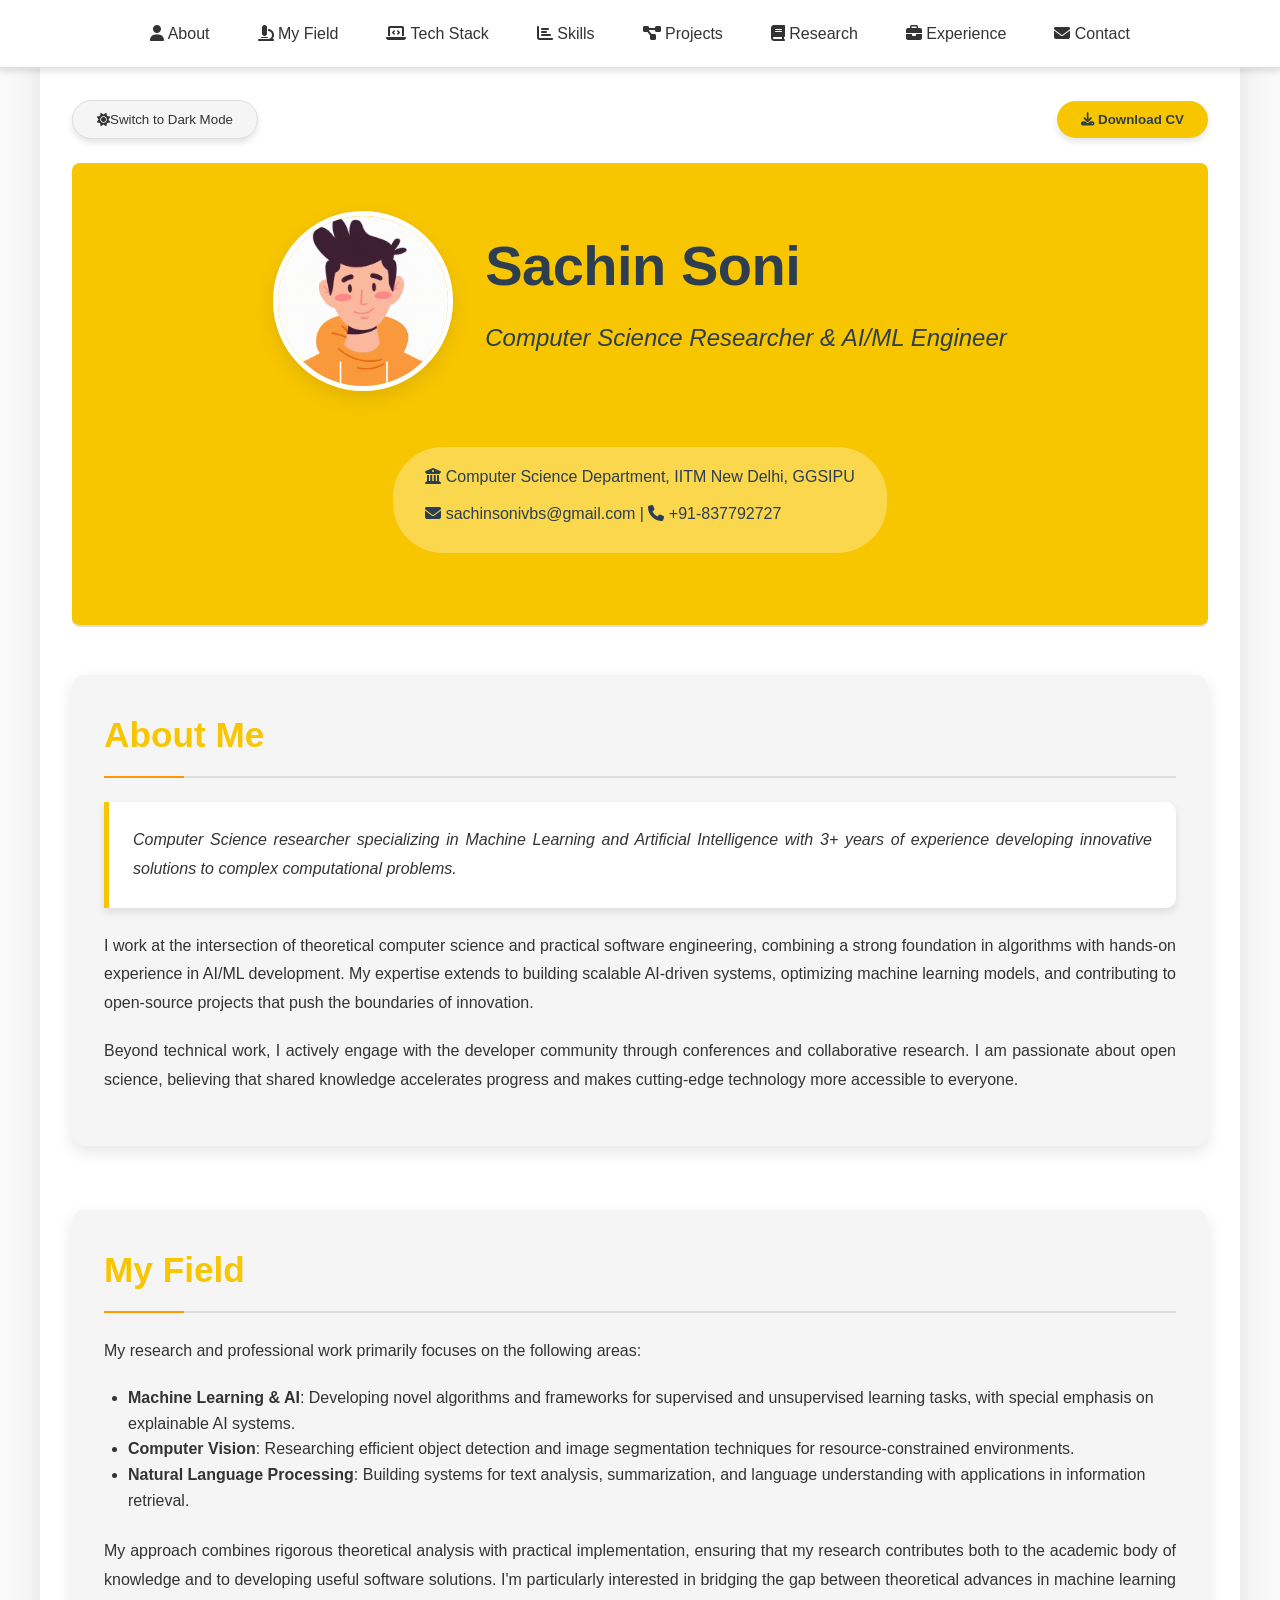
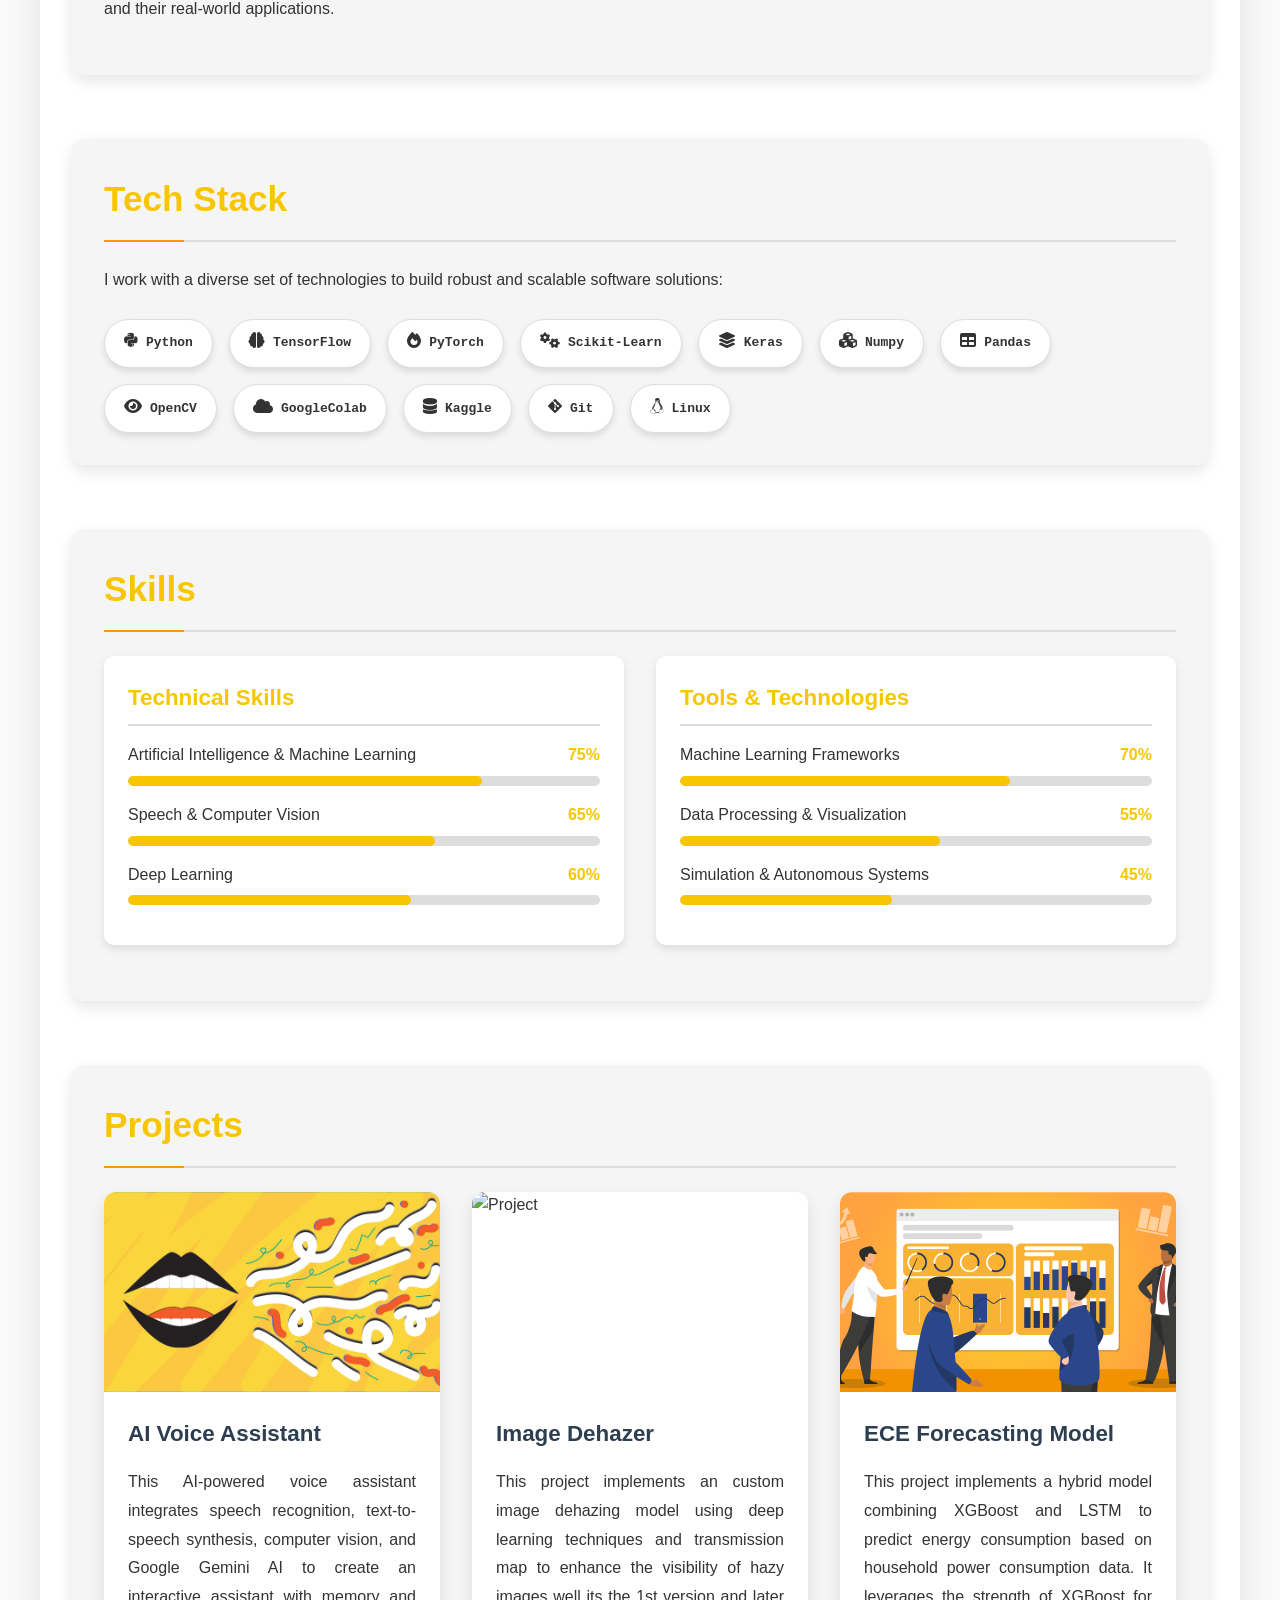
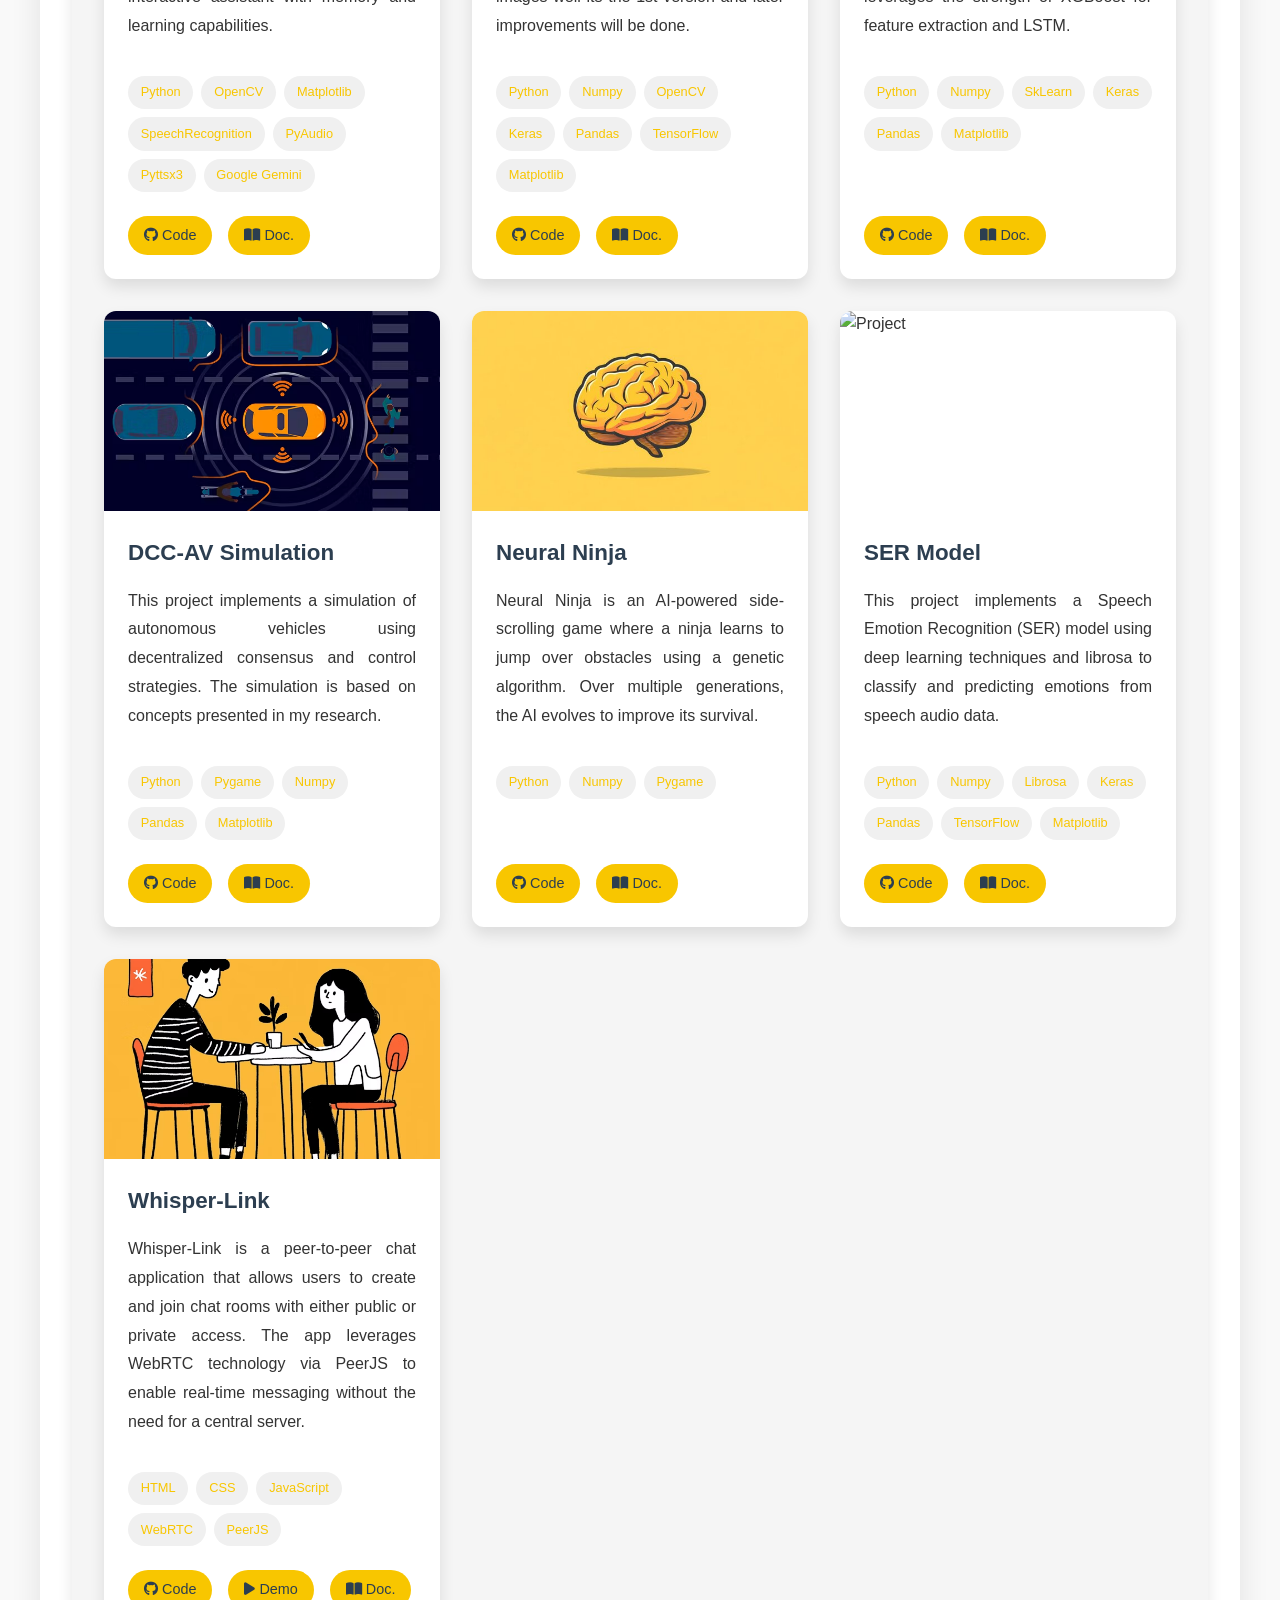
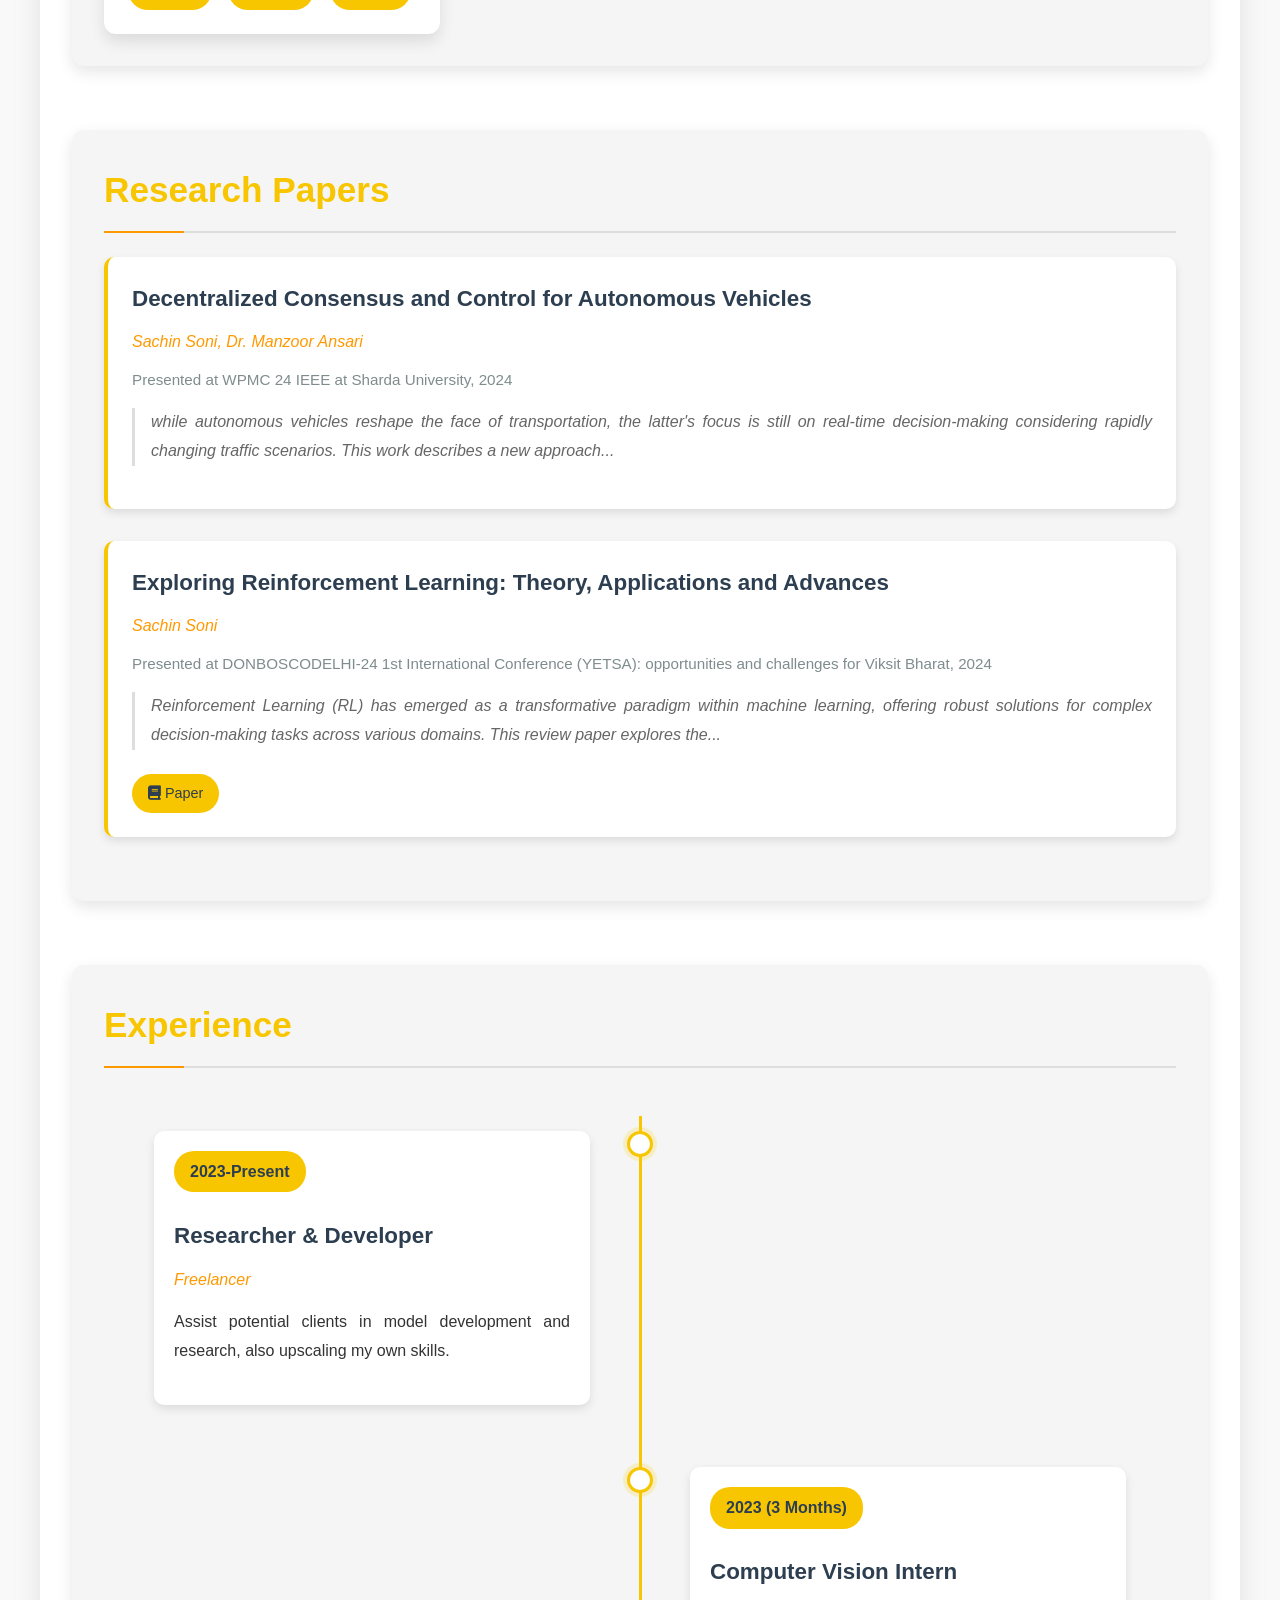
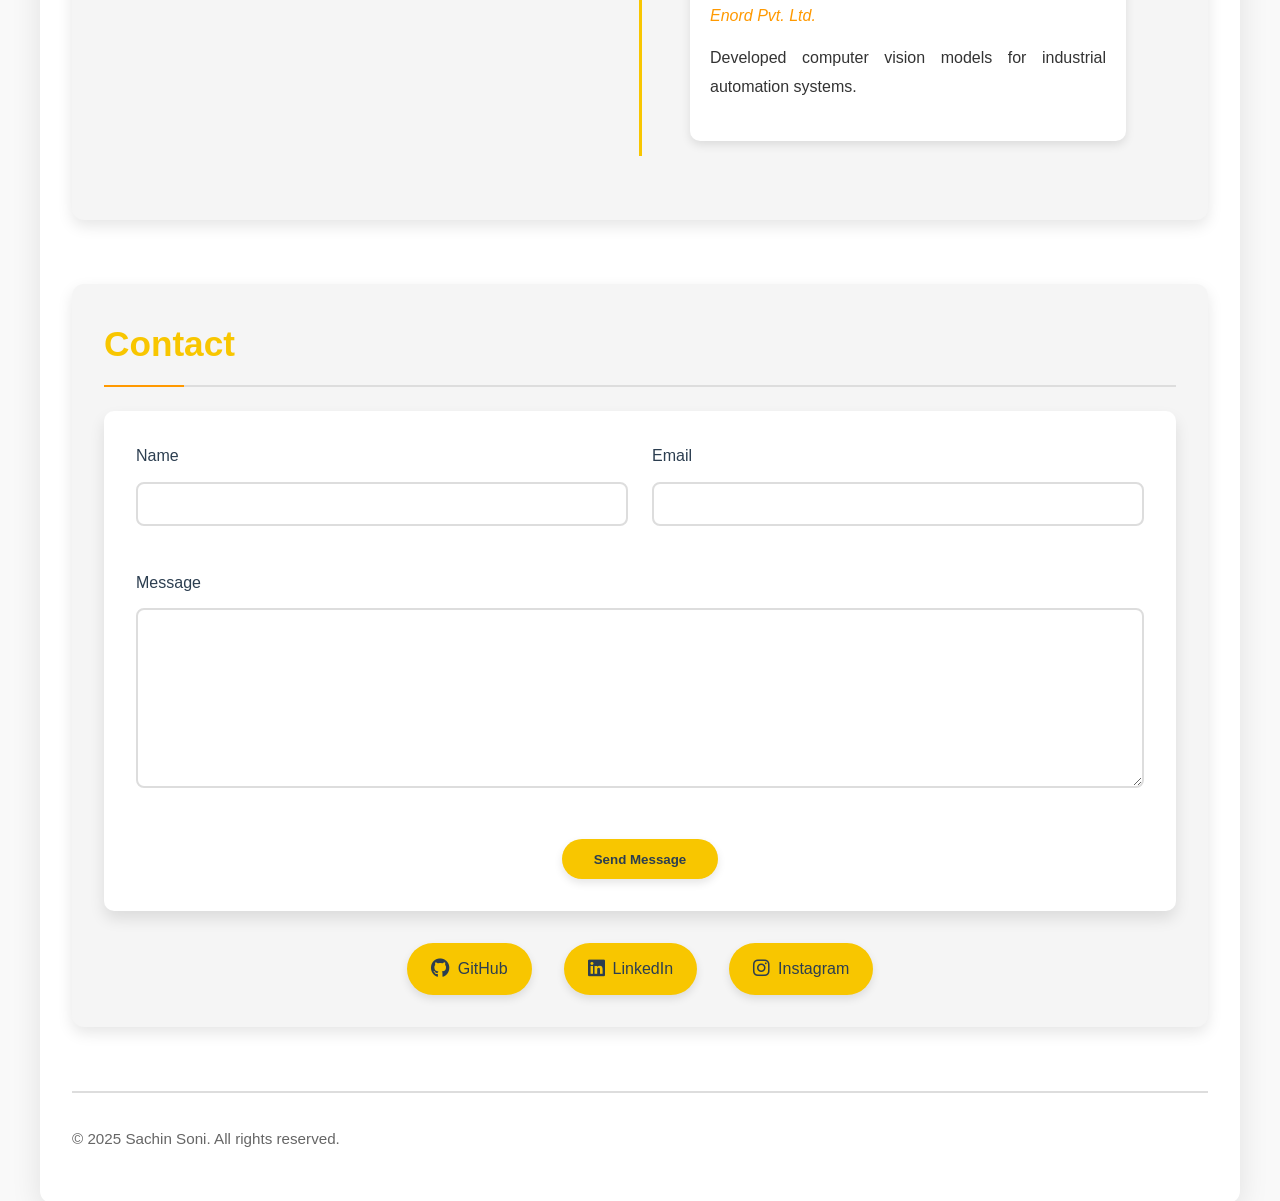
==== index.html @ e24815ed "Update index.html" ====
<!DOCTYPE html>
<html lang="en">
<head>
    <meta charset="UTF-8">
    <meta name="viewport" content="width=device-width, initial-scale=1.0">
    <title>Sachin's Portfolio</title>
    <link href="https://cdnjs.cloudflare.com/ajax/libs/font-awesome/6.4.0/css/all.min.css" rel="stylesheet">
    <link href="https://cdnjs.cloudflare.com/ajax/libs/animate.css/4.1.1/animate.min.css" rel="stylesheet">

    <style>
        :root {
            --primary: #2c3e50;
            --secondary:#f8c600; /* Solid yellow instead of blue */
            --accent: #ff9900; /* Complementary orange accent */
            --accent-light: #ffdd99;
            --background: #f9f9f9;
            --paper: #ffffff;
            --text: #333333;
            --light-text: #666666;
            --border: #dddddd;
            --citation: #7f8c8d;
            --section-bg: #f5f5f5;
            --code-bg: #f0f0f0;
            --shadow: rgba(0, 0, 0, 0.1);
        }

        body.dark-mode {
            --primary: #1a2639;
            --secondary: #ffcc00; /* Solid yellow maintained in dark mode */
            --accent: #ff9900;
            --accent-light: #ffdd99;
            --background: #121212;
            --paper: #1e1e1e;
            --text: #f0f0f0;
            --light-text: #aaaaaa;
            --border: #333333;
            --citation: #95a5a6;
            --section-bg: #252525;
            --code-bg: #2d2d2d;
            --shadow: rgba(0, 0, 0, 0.3);
        }

        * {
            margin: 0;
            padding: 0;
            box-sizing: border-box;
            transition: background-color 0.3s, color 0.3s, transform 0.3s, box-shadow 0.3s;
        }

                /* Add this to your existing dark mode styles */
        body.dark-mode h3 {
            color: var(--primary);
        }

        body.dark-mode .project-title {
            color: var(--secondary);
        }

        /* Update the existing section-title style */
        .section-title::after {
            background-color: var(--accent);
        }

        /* Update skill category headings */
        body.dark-mode .skill-category h3 {
            color: var(--secondary);
            border-bottom-color: var(--accent);
        }

        body.dark-mode .form-label {
            color: var(--secondary);
            border-bottom-color: var(--accent);
        }

        /* Update timeline titles */
        body.dark-mode .timeline-title {
            color: var(--secondary);
        }

        /* Update paper titles */
        body.dark-mode .paper-title {
            color: var(--secondary);
        }

        body {
            font-family: 'Segoe UI', Tahoma, Geneva, Verdana, sans-serif;
            background-color: var(--background);
            color: var(--text);
            line-height: 1.6;
        }

        .container {
            max-width: 1200px;
            margin: 0 auto;
            padding: 100px 2rem 2rem;;
            background-color: var(--paper);
            box-shadow: 0 8px 30px var(--shadow);
            border-radius: 12px;
            overflow: visible;
        }

        header {
            text-align: center;
            margin-bottom: 3rem;
            padding-bottom: 2rem;
            border-bottom: 2px solid var(--border);
            position: relative;
            background-color: var(--secondary);
            color: var(--primary);
            padding: 3rem 1rem;
            border-radius: 8px;
            margin-top: 1rem;
        }

        .profile-container {
            display: flex;
            align-items: center;
            justify-content: center;
            gap: 2rem;
            margin-bottom: 2rem;
        }

        .profile-photo {
            width: 180px;
            height: 180px;
            border-radius: 50%;
            border: 5px solid var(--paper);
            object-fit: cover;
            box-shadow: 0 8px 20px var(--shadow);
            transition: transform 0.3s;
        }

        .profile-photo:hover {
            transform: scale(1.05);
        }

        .profile-info {
            text-align: left;
        }

        .header-title {
            font-size: 3.5rem;
            margin-bottom: 0.5rem;
            font-weight: 700;
            letter-spacing: -0.5px;
            animation: fadeInDown 1s;
        }

        .header-subtitle {
            font-size: 1.5rem;
            color: var(--primary);
            font-style: italic;
            margin-bottom: 1.5rem;
            animation: fadeIn 1.2s;
        }

        .author-info {
            margin: 1.5rem 0;
            background-color: rgba(255, 255, 255, 0.3);
            display: inline-block;
            padding: 1rem 2rem;
            border-radius: 50px;
            animation: fadeInUp 1.4s;
        }

        .author-info p {
            margin-bottom: 0.5rem;
        }

        .controls {
            display: flex;
            justify-content: space-between;
            align-items: center;
            margin-bottom: 1.5rem;
        }

        .theme-toggle {
            background: none;
            border: 1px solid var(--border);
            padding: 0.7rem 1.5rem;
            border-radius: 30px;
            cursor: pointer;
            display: flex;
            align-items: center;
            color: var(--text);
            background-color: var(--section-bg);
            font-weight: 500;
            box-shadow: 0 4px 6px var(--shadow);
        }

        .theme-toggle:hover {
            background-color: var(--border);
            transform: translateY(-2px);
        }

        .cv-download {
            background-color: var(--secondary); /* Solid yellow */
            color: var(--primary);
            padding: 0.7rem 1.5rem;
            border: none;
            border-radius: 30px;
            cursor: pointer;
            font-weight: 600;
            transition: all 0.3s;
            box-shadow: 0 4px 6px var(--shadow);
        }

        .cv-download:hover {
            background-color: var(--accent);
            transform: translateY(-2px);
            box-shadow: 0 6px 12px var(--shadow);
        }

        nav {
            position: fixed;
            top: 0;
            left: 0;
            right: 0;
            z-index: 1000;
            border-radius: 0;
            margin-bottom: 0;
            background-color: var(--paper);
            border-bottom: 1px solid var(--border);
            padding: 0.8rem 0;
            box-shadow: 0 4px 6px var(--shadow);
}

        .nav-list {
            display: flex;
            list-style: none;
            overflow-x: auto;
            padding: 0.5rem;
            justify-content: center;
            gap: 1rem;
        }

        .nav-item {
            margin: 0;
            white-space: nowrap;
        }

        .nav-item a {
            color: var(--text);
            text-decoration: none;
            padding: 0.5rem 1rem;
            border-radius: 25px;
            font-weight: 500;
            transition: all 0.3s;
        }

        .nav-item a:hover {
            color: var(--primary);
            background-color: var(--secondary);
            text-decoration: none;
            transform: translateY(-2px);
            box-shadow: 0 4px 8px var(--shadow);
        }

        section {
            margin-bottom: 4rem;
            padding: 2rem;
            background-color: var(--section-bg);
            border-radius: 12px;
            box-shadow: 0 6px 15px var(--shadow);
            transition: transform 0.3s;
        }

        section:hover {
            transform: translateY(-5px);
            box-shadow: 0 12px 20px var(--shadow);
        }

        .section-title {
            font-size: 2.2rem;
            margin-bottom: 1.5rem;
            padding-bottom: 0.8rem;
            border-bottom: 2px solid var(--border);
            font-weight: 700;
            color: var(--secondary);
            position: relative;
        }

        .section-title::after {
            content: "";
            position: absolute;
            left: 0;
            bottom: -2px;
            width: 80px;
            height: 2px;
            background-color: var(--accent);
        }

        p {
            margin-bottom: 1.2rem;
            text-align: justify;
            line-height: 1.8;
        }

        .tech-stack {
            display: flex;
            flex-wrap: wrap;
            gap: 1rem;
            margin-top: 1.5rem;
        }

        .tech-item {
            background-color: var(--paper);
            padding: 0.8rem 1.2rem;
            border-radius: 25px;
            border: 1px solid var(--border);
            font-family: monospace;
            font-weight: 600;
            box-shadow: 0 4px 6px var(--shadow);
            transition: all 0.3s;
        }

        .tech-item:hover {
            background-color: var(--secondary);
            color: var(--primary);
            transform: translateY(-3px);
            box-shadow: 0 6px 12px var(--shadow);
        }

        .skills-container {
            display: flex;
            flex-wrap: wrap;
            gap: 2rem;
        }

        .skill-category {
            flex: 1 0 45%;
            margin-bottom: 1.5rem;
            padding: 1.5rem;
            border-radius: 10px;
            background-color: var(--paper);
            box-shadow: 0 4px 8px var(--shadow);
            transition: transform 0.3s;
        }

        .skill-category:hover {
            transform: translateY(-5px);
            box-shadow: 0 8px 16px var(--shadow);
        }

        .skill-category h3 {
            margin-bottom: 1rem;
            font-size: 1.4rem;
            color: var(--secondary);
            border-bottom: 2px solid var(--border);
            padding-bottom: 0.5rem;
        }

        .skill-list {
            list-style: none;
        }

        .skill-item {
            display: flex;
            flex-direction: column;
            margin-bottom: 1rem;
        }

        .skill-name-level {
            display: flex;
            justify-content: space-between;
            margin-bottom: 0.5rem;
        }

        .skill-name {
            font-weight: 500;
        }

        .skill-percentage {
            color: var(--secondary);
            font-weight: 600;
        }

        .skill-bar {
            width: 100%;
            background-color: var(--border);
            height: 10px;
            border-radius: 5px;
            overflow: hidden;
        }

        .skill-level {
            height: 100%;
            background-color: var(--secondary); /* Solid yellow */
            border-radius: 5px;
            transition: width 1.5s ease-in-out;
        }

        .projects-grid {
            display: grid;
            grid-template-columns: repeat(auto-fill, minmax(320px, 1fr));
            gap: 2rem;
        }

        .project-card {
            background-color: var(--paper);
            border: none;
            border-radius: 12px;
            overflow: hidden;
            transition: all 0.3s;
            box-shadow: 0 8px 15px var(--shadow);
            height: 100%;
            display: flex;
            flex-direction: column;
        }

        .project-card:hover {
            transform: translateY(-10px);
            box-shadow: 0 15px 30px var(--shadow);
        }

        .project-image {
            width: 100%;
            height: 200px;
            object-fit: cover;
            transition: transform 0.5s;
        }

        .project-card:hover .project-image {
            transform: scale(1.05);
        }

        .project-content {
            padding: 1.5rem;
            flex-grow: 1;
            display: flex;
            flex-direction: column;
        }

        .project-title {
            font-size: 1.4rem;
            margin-bottom: 1rem;
            color: var(--primary);
            font-weight: 600;
        }

        .project-tags {
            display: flex;
            flex-wrap: wrap;
            gap: 0.5rem;
            margin-top: 1rem;
            margin-bottom: auto;
        }

        .project-tag {
            background-color: var(--code-bg);
            padding: 0.4rem 0.8rem;
            border-radius: 20px;
            font-size: 0.8rem;
            color: var(--secondary);
            font-weight: 500;
            transition: all 0.3s;
        }

        .project-tag:hover {
            background-color: var(--secondary);
            color: var(--primary);
            transform: translateY(-2px);
        }

        .project-links {
            margin-top: 1.5rem;
            display: flex;
            gap: 1rem;
        }

        .research-links {
            margin-top: 1.5rem;
            display: flex;
            gap: 1rem;
        }

        .project-link {
            color: var(--primary);
            text-decoration: none;
            font-size: 0.9rem;
            background-color: var(--secondary);
            padding: 0.5rem 1rem;
            border-radius: 20px;
            transition: all 0.3s;
            font-weight: 500;
        }

        .research-link {
            color: var(--primary);
            text-decoration: none;
            font-size: 0.9rem;
            background-color: var(--secondary);
            padding: 0.5rem 1rem;
            border-radius: 20px;
            transition: all 0.3s;
            font-weight: 500;
        }

        .project-link:hover {
            background-color: var(--accent);
            transform: translateY(-2px);
            box-shadow: 0 4px 8px var(--shadow);
        }
        .research-link:hover {
            background-color: var(--accent);
            transform: translateY(-2px);
            box-shadow: 0 4px 8px var(--shadow);
        }

        .research-paper {
            margin-bottom: 2rem;
            padding: 1.5rem;
            border-radius: 10px;
            background-color: var(--paper);
            box-shadow: 0 4px 8px var(--shadow);
            transition: transform 0.3s;
            border-left: 4px solid var(--secondary);
        }

        .research-paper:hover {
            transform: translateY(-5px);
            box-shadow: 0 8px 16px var(--shadow);
        }

        .paper-title {
            font-size: 1.4rem;
            margin-bottom: 0.8rem;
            color: var(--primary);
            font-weight: 600;
        }

        .paper-authors {
            font-style: italic;
            margin-bottom: 0.8rem;
            color: var(--accent);
        }

        .paper-journal {
            color: var(--citation);
            margin-bottom: 0.8rem;
            font-size: 0.95rem;
            font-weight: 500;
        }

        .paper-abstract {
            margin-top: 1rem;
            font-size: 1rem;
            line-height: 1.7;
            border-left: 3px solid var(--border);
            padding-left: 1rem;
            font-style: italic;
            color: var(--light-text);
        }

        .timeline {
            position: relative;
            max-width: 1200px;
            margin: 3rem auto 0;
        }

        .timeline::after {
            content: '';
            position: absolute;
            width: 3px;
            background-color: var(--secondary); /* Solid yellow */
            top: 0;
            bottom: 0;
            left: 50%;
            margin-left: -1.5px;
        }

        .timeline-item {
            padding: 15px 50px;
            position: relative;
            width: 50%;
            box-sizing: border-box;
            margin-bottom: 2rem;
        }

        .timeline-item::after {
            content: '';
            position: absolute;
            width: 20px;
            height: 20px;
            background-color: var(--paper);
            border: 3px solid var(--secondary);
            top: 15px;
            border-radius: 50%;
            z-index: 1;
            box-shadow: 0 0 0 4px rgba(255, 204, 0, 0.2);
            transition: all 0.3s;
        }

        .timeline-item:hover::after {
            background-color: var(--secondary);
            transform: scale(1.2);
        }

        .timeline-left {
            left: 0;
        }

        .timeline-right {
            left: 50%;
        }

        .timeline-left::after {
            right: -13px;
        }

        .timeline-right::after {
            left: -13px;
        }

        .timeline-content {
            padding: 20px;
            background-color: var(--paper);
            border-radius: 10px;
            box-shadow: 0 4px 10px var(--shadow);
            transition: all 0.3s;
            position: relative;
        }

        .timeline-content:hover {
            transform: translateY(-5px);
            box-shadow: 0 12px 20px var(--shadow);
        }

        .timeline-date {
            color: var(--primary);
            font-weight: 600;
            background-color: var(--secondary); /* Solid yellow */
            display: inline-block;
            padding: 0.5rem 1rem;
            border-radius: 20px;
            margin-bottom: 0.8rem;
        }

        .timeline-title {
            margin: 0.8rem 0;
            font-size: 1.4rem;
            color: var(--primary);
        }

        .timeline-subtitle {
            color: var(--accent);
            font-style: italic;
            margin-bottom: 1rem;
            font-weight: 500;
        }

        .contact-form {
            display: grid;
            grid-template-columns: 1fr 1fr;
            gap: 1.5rem;
            background-color: var(--paper);
            padding: 2rem;
            border-radius: 10px;
            box-shadow: 0 8px 15px var(--shadow);
        }

        .form-group {
            margin-bottom: 1.2rem;
        }

        .form-group.full-width {
            grid-column: 1 / -1;
        }

        .form-label {
            display: block;
            margin-bottom: 0.8rem;
            font-weight: 500;
            color: var(--primary);
        }

        .form-input, .form-textarea {
            width: 100%;
            padding: 0.8rem;
            border: 2px solid var(--border);
            border-radius: 8px;
            background-color: var(--paper);
            color: var(--text);
            font-family: inherit;
            transition: all 0.3s;
        }

        .form-input:focus, .form-textarea:focus {
            outline: none;
            border-color: var(--secondary);
            box-shadow: 0 0 0 3px rgba(255, 204, 0, 0.2);
        }

        .form-textarea {
            min-height: 180px;
            resize: vertical;
        }

        .form-button {
            padding: 0.8rem 2rem;
            background-color: var(--secondary); /* Solid yellow */
            color: var(--primary);
            border: none;
            border-radius: 30px;
            cursor: pointer;
            font-weight: 600;
            transition: all 0.3s;
            box-shadow: 0 4px 8px var(--shadow);
            grid-column: 1 / -1;
            justify-self: center;
        }

        .form-button:hover {
            background-color: var(--accent);
            transform: translateY(-3px);
            box-shadow: 0 8px 15px var(--shadow);
        }

        .social-links {
            display: flex;
            justify-content: center;
            gap: 2rem;
            margin-top: 2rem;
            flex-wrap: wrap;
        }

        .social-link {
            color: var(--primary);
            font-size: 1rem;
            transition: all 0.3s;
            background-color: var(--secondary);
            padding: 0.8rem 1.5rem;
            border-radius: 30px;
            text-decoration: none;
            display: flex;
            align-items: center;
            gap: 0.5rem;
            font-weight: 500;
            box-shadow: 0 4px 8px var(--shadow);
        }

        .social-link:hover {
            background-color: var(--accent);
            transform: translateY(-3px);
            box-shadow: 0 8px 15px var(--shadow);
        }

        .social-link i {
            font-size: 1.2rem;
        }

        footer {
            text-align: center;
            margin-top: 3rem;
            padding-top: 2rem;
            border-top: 2px solid var(--border);
            color: var(--light-text);
            font-size: 0.95rem;
            animation: fadeIn 1s;
        }

        .abstract {
            font-style: italic;
            border-left: 5px solid var(--secondary);
            padding: 1.5rem;
            margin: 1.5rem 0;
            background-color: var(--paper);
            border-radius: 0 10px 10px 0;
            box-shadow: 0 4px 8px var(--shadow);
        }

        .abstract p {
            margin-bottom: 0;
        }

        /* Adding additional project cards */
        .projects-grid {
            grid-template-columns: repeat(auto-fill, minmax(300px, 1fr));
        }

        @keyframes fadeIn {
            from { opacity: 0; }
            to { opacity: 1; }
        }

        @keyframes fadeInUp {
            from { 
                opacity: 0;
                transform: translateY(20px);
            }
            to { 
                opacity: 1;
                transform: translateY(0);
            }
        }

        @keyframes fadeInDown {
            from { 
                opacity: 0;
                transform: translateY(-20px);
            }
            to { 
                opacity: 1;
                transform: translateY(0);
            }
        }

        .animate__animated {
            animation-duration: 1s;
        }

        @media (max-width: 992px) {
            .container {
                padding: 1.5rem;
            }

            .header-title {
                font-size: 2.8rem;
            }

            .projects-grid {
                grid-template-columns: repeat(auto-fill, minmax(280px, 1fr));
            }
            
            .profile-container {
                flex-direction: column;
                text-align: center;
            }
            
            .profile-info {
                text-align: center;
            }
        }

        @media (max-width: 768px) {
            .container {
                padding: 1rem;
            }

            .header-title {
                font-size: 2.2rem;
            }

            .header-subtitle {
                font-size: 1.2rem;
            }

            .skills-container {
                flex-direction: column;
            }

            .skill-category {
                flex: 1 0 100%;
            }

            .timeline::after {
                left: 31px;
            }

            .timeline-item {
                width: 100%;
                padding-left: 70px;
                padding-right: 25px;
            }

            .timeline-left::after, .timeline-right::after {
                left: 15px;
            }

            .timeline-right {
                left: 0;
            }

            .contact-form {
                grid-template-columns: 1fr;
            }
            
            .profile-photo {
                width: 150px;
                height: 150px;
            }
        }

        @media (max-width: 576px) {
            .header-title {
                font-size: 1.8rem;
            }

            .controls {
                flex-direction: column;
                gap: 1rem;
            }

            .nav-list {
                justify-content: flex-start;
            }

            .project-card {
                min-height: auto;
            }
            
            .profile-photo {
                width: 120px;
                height: 120px;
            }
        }
    </style>

        <script type="text/javascript"
        src="https://cdn.jsdelivr.net/npm/@emailjs/browser@4/dist/email.min.js">
        </script>
        <script type="text/javascript">
        (function(){
        emailjs.init({
        publicKey: "KaNgRUDt1cQZowoz0",
        });
        })();
        </script>
</head>
<body>
    <div class="container">
        <div class="controls">
            <button class="theme-toggle" id="theme-toggle">
                <i class="fas fa-sun" id="theme-icon"></i> <span id="theme-text">Switch to Dark Mode</span>
            </button>
            <button class="cv-download" id="cv-download">
                <i class="fas fa-download"></i> Download CV
            </button>
        </div>

        <header class="animate__animated animate__fadeIn">
            <div class="profile-container">
                <img src="avtar.gif" alt="Sachin Soni" class="profile-photo">
                <div class="profile-info">
                    <h1 class="header-title">Sachin Soni</h1>
                    <div class="header-subtitle">Computer Science Researcher & AI/ML Engineer</div>
                </div>
            </div>
            <div class="author-info">
                <p><i class="fas fa-university"></i> Computer Science Department, IITM New Delhi, GGSIPU</p>
                <p><i class="fas fa-envelope"></i> sachinsonivbs@gmail.com | <i class="fas fa-phone"></i> +91-837792727</p>
            </div>
        </header>

        <nav>
            <ul class="nav-list">
                <li class="nav-item"><a href="#about"><i class="fas fa-user"></i> About</a></li>
                <li class="nav-item"><a href="#field"><i class="fas fa-microscope"></i> My Field</a></li>
                <li class="nav-item"><a href="#tech-stack"><i class="fas fa-laptop-code"></i> Tech Stack</a></li>
                <li class="nav-item"><a href="#skills"><i class="fas fa-chart-bar"></i> Skills</a></li>
                <li class="nav-item"><a href="#projects"><i class="fas fa-project-diagram"></i> Projects</a></li>
                <li class="nav-item"><a href="#research"><i class="fas fa-book"></i> Research</a></li>
                <li class="nav-item"><a href="#experience"><i class="fas fa-briefcase"></i> Experience</a></li>
                <li class="nav-item"><a href="#contact"><i class="fas fa-envelope"></i> Contact</a></li>
            </ul>
        </nav>

        <section id="about" class="animate__animated animate__fadeIn">
            <h2 class="section-title">About Me</h2>
            <div class="abstract">
                <p>Computer Science researcher specializing in Machine Learning and Artificial Intelligence with 3+ years of experience developing innovative solutions to complex computational problems.</p>
            </div>
            <p>I work at the intersection of theoretical computer science and practical software engineering, combining a strong foundation in algorithms with hands-on experience in AI/ML development. My expertise extends to building scalable AI-driven systems, optimizing machine learning models, and contributing to open-source projects that push the boundaries of innovation.</p>
            <p>Beyond technical work, I actively engage with the developer community through conferences and collaborative research. I am passionate about open science, believing that shared knowledge accelerates progress and makes cutting-edge technology more accessible to everyone.</p>
        </section>

        <section id="field" class="animate__animated animate__fadeIn">
            <h2 class="section-title">My Field</h2>
            <p>My research and professional work primarily focuses on the following areas:</p>
            <ul style="margin-left: 1.5rem; margin-bottom: 1.5rem;">
                <li><strong>Machine Learning & AI</strong>: Developing novel algorithms and frameworks for supervised and unsupervised learning tasks, with special emphasis on explainable AI systems.</li>
                <li><strong>Computer Vision</strong>: Researching efficient object detection and image segmentation techniques for resource-constrained environments.</li>
                <li><strong>Natural Language Processing</strong>: Building systems for text analysis, summarization, and language understanding with applications in information retrieval.</li>
            </ul>
            <p>My approach combines rigorous theoretical analysis with practical implementation, ensuring that my research contributes both to the academic body of knowledge and to developing useful software solutions. I'm particularly interested in bridging the gap between theoretical advances in machine learning and their real-world applications.</p>
        </section>

        <section id="tech-stack" class="animate__animated animate__fadeIn">
            <h2 class="section-title">Tech Stack</h2>
            <p>I work with a diverse set of technologies to build robust and scalable software solutions:</p>
            <div class="tech-stack">
                <span class="tech-item"><i class="fab fa-python"></i> Python</span>
                <span class="tech-item"><i class="fas fa-brain"></i> TensorFlow</span>
                <span class="tech-item"><i class="fas fa-fire"></i> PyTorch</span>
                <span class="tech-item"><i class="fas fa-cogs"></i> Scikit-Learn</span>
                <span class="tech-item"><i class="fas fa-layer-group"></i> Keras</span>
                <span class="tech-item"><i class="fas fa-cubes"></i> Numpy</span>
                <span class="tech-item"><i class="fas fa-table"></i> Pandas</span>
                <span class="tech-item"><i class="fas fa-eye"></i> OpenCV</span>
                <span class="tech-item"><i class="fas fa-cloud"></i> GoogleColab</span>
                <span class="tech-item"><i class="fas fa-database"></i> Kaggle</span>
                <span class="tech-item"><i class="fab fa-git-alt"></i> Git</span>
                <span class="tech-item"><i class="fab fa-linux"></i> Linux</span>
            </div>
        </section>

        <section id="skills" class="animate__animated animate__fadeIn">
            <h2 class="section-title">Skills</h2>
            <div class="skills-container">
                <div class="skill-category">
                    <h3>Technical Skills</h3>
                    <div class="skill-list">
                        <div class="skill-item">
                            <div class="skill-name-level">
                                <span class="skill-name">Artificial Intelligence & Machine Learning </span>
                                <span class="skill-percentage">75%</span>
                            </div>
                            <div class="skill-bar"><div class="skill-level" style="width: 0;" data-width="75%"></div></div>
                        </div>
                        <div class="skill-item">
                            <div class="skill-name-level">
                                <span class="skill-name">Speech & Computer Vision</span>
                                <span class="skill-percentage">65%</span>
                            </div>
                            <div class="skill-bar"><div class="skill-level" style="width: 0;" data-width="65%"></div></div>
                        </div>
                        <div class="skill-item">    
                            <div class="skill-name-level">
                                <span class="skill-name">Deep Learning</span>
                                <span class="skill-percentage">60%</span>
                            </div>
                            <div class="skill-bar"><div class="skill-level" style="width: 0;" data-width="60%"></div></div>
                        </div>
                    </div>
                </div>

                <div class="skill-category">
                    <h3>Tools & Technologies</h3>
                    <div class="skill-list">
                        <div class="skill-item">
                            <div class="skill-name-level">
                                <span class="skill-name">Machine Learning Frameworks</span>
                                <span class="skill-percentage">70%</span>
                            </div>
                            <div class="skill-bar"><div class="skill-level" style="width: 0;" data-width="70%"></div></div>
                        </div>
                        <div class="skill-item">
                            <div class="skill-name-level">
                                <span class="skill-name">Data Processing & Visualization</span>
                                <span class="skill-percentage">55%</span>
                            </div>
                            <div class="skill-bar"><div class="skill-level" style="width: 0;" data-width="55%"></div></div>
                        </div>

                        <div class="skill-item">
                            <div class="skill-name-level">
                                <span class="skill-name">Simulation & Autonomous Systems</span>
                                <span class="skill-percentage">45%</span>
                            </div>
                            <div class="skill-bar"><div class="skill-level" style="width: 0;" data-width="45%"></div></div>
                        </div>
                    </div>
                </div>
            </div>
        </section>

        <section id="projects" class="animate__animated animate__fadeIn">
            <h2 class="section-title">Projects</h2>
            <div class="projects-grid">
                <div class="project-card">
                    <img src="P1.webp" alt="Project" class="project-image">
                    <div class="project-content">
                        <h3 class="project-title">AI Voice Assistant</h3>
                        <p>This AI-powered voice assistant integrates speech recognition, text-to-speech synthesis, computer vision, and Google Gemini AI to create an interactive assistant with memory and learning capabilities.</p>
                        <div class="project-tags">
                            <span class="project-tag">Python</span>
                            <span class="project-tag">OpenCV</span>
                            <span class="project-tag">Matplotlib</span>
                            <span class="project-tag">SpeechRecognition</span>
                            <span class="project-tag">PyAudio</span>
                            <span class="project-tag">Pyttsx3</span>
                            <span class="project-tag">Google Gemini</span>
                        </div>
                        <div class="project-links">
                            <a href="https://github.com/sachinsonii/AI_Voice_Assistant" class="project-link"><i class="fab fa-github"></i> Code</a>
                            <a href="https://github.com/sachinsonii/AI_Voice_Assistant/blob/main/README.md" class="project-link"><i class="fas fa-book-open"></i> Doc.</a>
                        </div>
                    </div>
                </div>
                <div class="project-card">
                    <img src="P6.jpg" alt="Project" class="project-image">
                    <div class="project-content">
                        <h3 class="project-title">Image Dehazer</h3>
                        <p>This project implements an custom image dehazing model using deep learning techniques and transmission map to enhance the visibility of hazy images well its the 1st version and later improvements will be done.</p>
                        <div class="project-tags">
                            <span class="project-tag">Python</span>
                            <span class="project-tag">Numpy</span>
                            <span class="project-tag">OpenCV</span>
                            <span class="project-tag">Keras</span>
                            <span class="project-tag">Pandas</span>
                            <span class="project-tag">TensorFlow</span>
                            <span class="project-tag">Matplotlib</span>
                        </div>
                        <div class="project-links">
                            <a href="https://github.com/sachinsonii/Image_Dehazing" class="project-link"><i class="fab fa-github"></i> Code</a>
                            <a href="https://github.com/sachinsonii/Image_Dehazing/blob/main/README.md" class="project-link"><i class="fas fa-book-open"></i> Doc.</a>
                        </div>
                    </div>
                </div>
                <div class="project-card">
                    <img src="P3.webp" alt="Project" class="project-image">
                    <div class="project-content">
                        <h3 class="project-title">ECE Forecasting Model</h3>
                        <p>This project implements a hybrid model combining XGBoost and LSTM to predict energy consumption based on household power consumption data. It leverages the strength of XGBoost for feature extraction and LSTM.</p>
                        <div class="project-tags">
                            <span class="project-tag">Python</span>
                            <span class="project-tag">Numpy</span>
                            <span class="project-tag">SkLearn</span>
                            <span class="project-tag">Keras</span>
                            <span class="project-tag">Pandas</span>
                            <span class="project-tag">Matplotlib</span>
                            
                        </div>
                        <div class="project-links">
                            <a href="https://github.com/sachinsonii/Energy_Consumption_Forecast_Ensemble.git" class="project-link"><i class="fab fa-github"></i> Code</a>
                            <a href="https://github.com/sachinsonii/Energy_Consumption_Forecast_Ensemble/blob/main/README.md" class="project-link"><i class="fas fa-book-open"></i> Doc.</a>
                        </div>
                    </div>
                </div>
                <div class="project-card">
                    <img src="P4.avif   " alt="Project" class="project-image">
                    <div class="project-content">
                        <h3 class="project-title">DCC-AV Simulation</h3>
                        <p>This project implements a simulation of autonomous vehicles using decentralized consensus and control strategies. The simulation is based on concepts presented in my research.</p>
                        <div class="project-tags">
                            <span class="project-tag">Python</span>
                            <span class="project-tag">Pygame</span>
                            <span class="project-tag">Numpy</span>
                            <span class="project-tag">Pandas</span>
                            <span class="project-tag">Matplotlib</span>
                        </div>
                        <div class="project-links">
                            <a href="https://github.com/sachinsonii/DCC-AV_Simulation.git" class="project-link"><i class="fab fa-github"></i> Code</a>
                            <a href="https://github.com/sachinsonii/DCC-AV_Simulation/blob/main/README.md" class="project-link"><i class="fas fa-book-open"></i> Doc.</a>
                        </div>
                    </div>
                </div>
                <div class="project-card">
                    <img src="P2.jpg" alt="Project" class="project-image">
                    <div class="project-content">
                        <h3 class="project-title">Neural Ninja</h3>
                        <p>Neural Ninja is an AI-powered side-scrolling game where a ninja learns to jump over obstacles using a genetic algorithm. Over multiple generations, the AI evolves to improve its survival.</p>
                        <div class="project-tags">
                            <span class="project-tag">Python</span>
                            <span class="project-tag">Numpy</span>
                            <span class="project-tag">Pygame</span>
                        </div>
                        <div class="project-links">
                            <a href="https://github.com/sachinsonii/Neural_Ninja.git" class="project-link"><i class="fab fa-github"></i> Code</a>
                            <a href="https://github.com/sachinsonii/Neural_Ninja/blob/main/README.md" class="project-link"><i class="fas fa-book-open"></i> Doc.</a>
                        </div>
                    </div>
                </div>
                <div class="project-card">
                    <img src="P7.jpg" alt="Project" class="project-image">
                    <div class="project-content">
                        <h3 class="project-title">SER Model</h3>
                        <p>This project implements a Speech Emotion Recognition (SER) model using deep learning techniques and librosa to classify and predicting emotions from speech audio data.</p>
                        <div class="project-tags">
                            <span class="project-tag">Python</span>
                            <span class="project-tag">Numpy</span>
                            <span class="project-tag">Librosa</span>
                            <span class="project-tag">Keras</span>
                            <span class="project-tag">Pandas</span>
                            <span class="project-tag">TensorFlow</span>
                            <span class="project-tag">Matplotlib</span>
                        </div>
                        <div class="project-links">
                            <a href="https://github.com/sachinsonii/Speech_Emotion_Recognition" class="project-link"><i class="fab fa-github"></i> Code</a>
                            <a href="https://github.com/sachinsonii/Speech_Emotion_Recognition/blob/main/README.md" class="project-link"><i class="fas fa-book-open"></i> Doc.</a>
                        </div>
                    </div>
                </div>
                <div class="project-card">
                    <img src="P5.avif   " alt="Project" class="project-image">
                    <div class="project-content">
                        <h3 class="project-title">Whisper-Link</h3>
                        <p>Whisper-Link is a peer-to-peer chat application that allows users to create and join chat rooms with either public or private access. The app leverages WebRTC technology via PeerJS to enable real-time messaging without the need for a central server.</p>
                        <div class="project-tags">
                            <span class="project-tag">HTML</span>
                            <span class="project-tag">CSS</span>
                            <span class="project-tag">JavaScript</span>
                            <span class="project-tag">WebRTC</span>
                            <span class="project-tag">PeerJS</span>
                        </div>
                        <div class="project-links">
                            <a href="https://github.com/sachinsonii/Whisper-Link.git" class="project-link"><i class="fab fa-github"></i> Code</a>
                            <a href="https://sachinsonii.github.io/Whisper-Link/" class="project-link"><i class="fas fa-play"></i> Demo</a>
                            <a href="https://github.com/sachinsonii/Whisper-Link/blob/main/README.md" class="project-link"><i class="fas fa-book-open"></i> Doc.</a>
                        </div>
                    </div>
                </div>
            </div>
        </section>

        <section id="research" class="animate__animated animate__fadeIn">
            <h2 class="section-title">Research Papers</h2>
            <div class="research-paper">
                <h3 class="paper-title">Decentralized Consensus and Control for Autonomous Vehicles</h3>
                <div class="paper-authors">Sachin Soni, Dr. Manzoor Ansari</div>
                <div class="paper-journal">Presented at WPMC 24 IEEE at Sharda University, 2024</div>
                <div class="paper-abstract">
                    <p>while autonomous vehicles reshape the face of transportation, the latter's focus is still on real-time decision-making considering rapidly changing traffic scenarios. This work describes a new approach...</p>
                </div>
            </div>
            <div class="research-paper">
                <h3 class="paper-title">Exploring Reinforcement Learning: Theory, Applications and Advances</h3>
                <div class="paper-authors">Sachin Soni</div>
                <div class="paper-journal">Presented at DONBOSCODELHI-24 1st International Conference (YETSA): opportunities and challenges for Viksit Bharat, 2024</div>
                <div class="paper-abstract">
                    <p>Reinforcement Learning (RL) has emerged as a transformative paradigm within machine learning, offering robust solutions for complex decision-making tasks across various domains. This review paper explores the...</p>
                </div>
                <div class="research-links">
                            <a href="https://www.techrxiv.org/users/926228/articles/1297792-exploring-reinforcement-learning-theory-applications-and-advances" class="research-link"><i class="fas fa-book"></i> Paper</a>
                        </div>
            </div>
        </section>

        <section id="experience" class="animate__animated animate__fadeIn">
            <h2 class="section-title">Experience</h2>
            <div class="timeline">
                <div class="timeline-item timeline-left">
                    <div class="timeline-content">
                        <div class="timeline-date">2023-Present</div>
                        <h3 class="timeline-title">Researcher & Developer</h3>
                        <div class="timeline-subtitle">Freelancer</div>
                        <p>Assist potential clients in model development and research, also upscaling my own skills.</p>
                    </div>
                </div>
                <div class="timeline-item timeline-right">
                    <div class="timeline-content">
                        <div class="timeline-date">2023 (3 Months)</div>
                        <h3 class="timeline-title">Computer Vision Intern</h3>
                        <div class="timeline-subtitle">Enord Pvt. Ltd.</div>
                        <p>Developed computer vision models for industrial automation systems.</p>
                    </div>
                </div>
            </div>
        </section>

        <section id="contact" class="animate__animated animate__fadeIn">
            <h2 class="section-title">Contact</h2>
            <form id="contact-form" class="contact-form">
                <div class="form-group">
                    <label class="form-label">Name</label>
                    <input type="text" id="name" name="name" class="form-input" required>
                </div>
                <div class="form-group">
                    <label class="form-label">Email</label>
                    <input type="email" id="email" name="email" class="form-input" required>
                </div>
                <div class="form-group full-width">
                    <label class="form-label">Message</label>
                    <textarea id="message" name="message" class="form-textarea" required></textarea>
                </div>
                <div id="form-status" class="full-width" style="text-align: center; margin-bottom: 1rem; display: none;"></div>
                <button type="submit" id="submit-btn" class="form-button">Send Message</button>
            </form>
            <div class="social-links">
                <a href="https://github.com/sachinsonii" class="social-link"><i class="fab fa-github"></i> GitHub</a>
                <a href="https://linkedin.com/in/sachinsonii" class="social-link"><i class="fab fa-linkedin"></i> LinkedIn</a>
                <a href="https://www.instagram.com/_sachinsonii" class="social-link"><i class="fab fa-instagram"></i> Instagram</a>
            </div>
        </section>

        <footer>
            <p>&copy; 2025 Sachin Soni. All rights reserved.</p>
        </footer>
    </div>

    <script>
        // Theme Toggler
        const themeToggle = document.getElementById('theme-toggle');
        const body = document.body;
        const themeIcon = document.getElementById('theme-icon');
        const themeText = document.getElementById('theme-text');

        themeToggle.addEventListener('click', () => {
            body.classList.toggle('dark-mode');
            const isDark = body.classList.contains('dark-mode');
            themeIcon.className = isDark ? 'fas fa-moon' : 'fas fa-sun';
            themeText.textContent = isDark ? 'Switch to Light Mode' : 'Switch to Dark Mode';
        });

        // Skill Bar Animation
        document.addEventListener('DOMContentLoaded', () => {
            const skillBars = document.querySelectorAll('.skill-level');
            skillBars.forEach(bar => {
                const width = bar.getAttribute('data-width');
                bar.style.width = width;
            });
        });

        // Smooth Scroll
        document.querySelectorAll('a[href^="#"]').forEach(anchor => {
            anchor.addEventListener('click', function (e) {
                e.preventDefault();
                document.querySelector(this.getAttribute('href')).scrollIntoView({
                    behavior: 'smooth'
                });
            });
        });

        // CV Download
        document.getElementById('cv-download').addEventListener('click', () => {
            const driveLink = "https://drive.google.com/file/d/1oW_XIdhAmHCNkHOnOU_kinLNQLPjfKg_/view?usp=sharing";
    
    // Open the link in a new tab
    window.open(driveLink, '_blank');
});

        // Add EmailJS contact form functionality
        document.getElementById('contact-form').addEventListener('submit', function(event) {
            event.preventDefault();
            
            // Show loading state
            const submitBtn = document.getElementById('submit-btn');
            const statusDiv = document.getElementById('form-status');
            submitBtn.disabled = true;
            submitBtn.innerHTML = '<i class="fas fa-spinner fa-spin"></i> Sending...';
            statusDiv.style.display = 'block';
            statusDiv.textContent = 'Sending your message...';
            
            // Prepare template parameters
            const templateParams = {
                name: document.getElementById('name').value,
                email: document.getElementById('email').value,
                message: document.getElementById('message').value
            };
            
            // Send email using EmailJS
            emailjs.send('service_opsmlle', 'template_9x5ujqy', templateParams)
                .then(function(response) {
                    console.log('SUCCESS!', response.status, response.text);
                    submitBtn.disabled = false;
                    submitBtn.innerHTML = 'Send Message';
                    statusDiv.textContent = 'Your message has been sent successfully!';
                    statusDiv.style.color = 'var(--secondary)';
                    
                    // Reset form
                    document.getElementById('contact-form').reset();
                    
                    // Hide status message after 5 seconds
                    setTimeout(() => {
                        statusDiv.style.display = 'none';
                    }, 5000);
                }, function(error) {
                    console.log('FAILED...', error);
                    submitBtn.disabled = false;
                    submitBtn.innerHTML = 'Send Message';
                    statusDiv.textContent = 'Failed to send message. Please try again later.';
                    statusDiv.style.color = '#ff3333';
                });
        });

    </script>
</body>
</html>
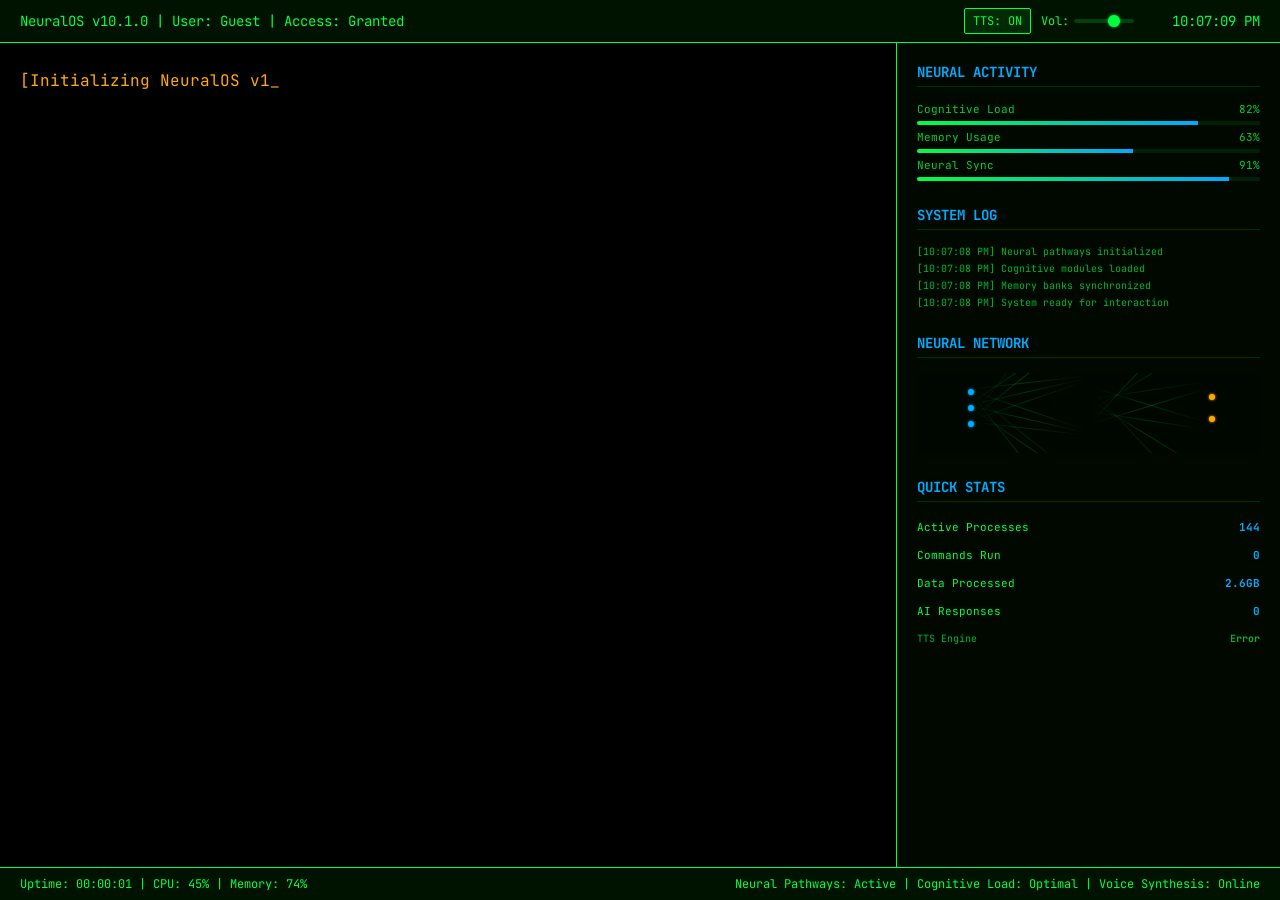
==== commit 02fdf458: "Update index.html" ====
--- a/index.html
+++ b/index.html
@@ -3,1356 +3,1413 @@
 <head>
     <meta charset="UTF-8">
     <meta name="viewport" content="width=device-width, initial-scale=1.0">
-    <title>Sachin's Portfolio</title>
-    <link href="https://cdnjs.cloudflare.com/ajax/libs/font-awesome/6.4.0/css/all.min.css" rel="stylesheet">
-    <link href="https://cdnjs.cloudflare.com/ajax/libs/animate.css/4.1.1/animate.min.css" rel="stylesheet">
-
+    <title>NeuralOS v10.1.0</title>
     <style>
-        :root {
-            --primary: #2c3e50;
-            --secondary:#f8c600; /* Solid yellow instead of blue */
-            --accent: #ff9900; /* Complementary orange accent */
-            --accent-light: #ffdd99;
-            --background: #f9f9f9;
-            --paper: #ffffff;
-            --text: #333333;
-            --light-text: #666666;
-            --border: #dddddd;
-            --citation: #7f8c8d;
-            --section-bg: #f5f5f5;
-            --code-bg: #f0f0f0;
-            --shadow: rgba(0, 0, 0, 0.1);
-        }
-
-        body.dark-mode {
-            --primary: #1a2639;
-            --secondary: #ffcc00; /* Solid yellow maintained in dark mode */
-            --accent: #ff9900;
-            --accent-light: #ffdd99;
-            --background: #121212;
-            --paper: #1e1e1e;
-            --text: #f0f0f0;
-            --light-text: #aaaaaa;
-            --border: #333333;
-            --citation: #95a5a6;
-            --section-bg: #252525;
-            --code-bg: #2d2d2d;
-            --shadow: rgba(0, 0, 0, 0.3);
-        }
-
+        @import url('https://fonts.googleapis.com/css2?family=JetBrains+Mono:wght@300;400;700&display=swap');
+        
         * {
             margin: 0;
             padding: 0;
             box-sizing: border-box;
-            transition: background-color 0.3s, color 0.3s, transform 0.3s, box-shadow 0.3s;
-        }
-
-                /* Add this to your existing dark mode styles */
-        body.dark-mode h3 {
-            color: var(--primary);
-        }
-
-        body.dark-mode .project-title {
-            color: var(--secondary);
-        }
-
-        /* Update the existing section-title style */
-        .section-title::after {
-            background-color: var(--accent);
-        }
-
-        /* Update skill category headings */
-        body.dark-mode .skill-category h3 {
-            color: var(--secondary);
-            border-bottom-color: var(--accent);
-        }
-
-        body.dark-mode .form-label {
-            color: var(--secondary);
-            border-bottom-color: var(--accent);
-        }
-
-        /* Update timeline titles */
-        body.dark-mode .timeline-title {
-            color: var(--secondary);
-        }
-
-        /* Update paper titles */
-        body.dark-mode .paper-title {
-            color: var(--secondary);
-        }
-
+        }
+        
         body {
-            font-family: 'Segoe UI', Tahoma, Geneva, Verdana, sans-serif;
-            background-color: var(--background);
-            color: var(--text);
-            line-height: 1.6;
-        }
-
-        .container {
-            max-width: 1200px;
-            margin: 0 auto;
-            padding: 100px 2rem 2rem;;
-            background-color: var(--paper);
-            box-shadow: 0 8px 30px var(--shadow);
-            border-radius: 12px;
-            overflow: visible;
-        }
-
-        header {
-            text-align: center;
-            margin-bottom: 3rem;
-            padding-bottom: 2rem;
-            border-bottom: 2px solid var(--border);
-            position: relative;
-            background-color: var(--secondary);
-            color: var(--primary);
-            padding: 3rem 1rem;
-            border-radius: 8px;
-            margin-top: 1rem;
-        }
-
-        .profile-container {
+            font-family: 'JetBrains Mono', monospace;
+            background: #000;
+            color: #00ff41;
+            overflow: hidden;
+            height: 100vh;
             display: flex;
-            align-items: center;
-            justify-content: center;
-            gap: 2rem;
-            margin-bottom: 2rem;
-        }
-
-        .profile-photo {
-            width: 180px;
-            height: 180px;
-            border-radius: 50%;
-            border: 5px solid var(--paper);
-            object-fit: cover;
-            box-shadow: 0 8px 20px var(--shadow);
-            transition: transform 0.3s;
-        }
-
-        .profile-photo:hover {
-            transform: scale(1.05);
-        }
-
-        .profile-info {
-            text-align: left;
-        }
-
-        .header-title {
-            font-size: 3.5rem;
-            margin-bottom: 0.5rem;
-            font-weight: 700;
-            letter-spacing: -0.5px;
-            animation: fadeInDown 1s;
-        }
-
-        .header-subtitle {
-            font-size: 1.5rem;
-            color: var(--primary);
-            font-style: italic;
-            margin-bottom: 1.5rem;
-            animation: fadeIn 1.2s;
-        }
-
-        .author-info {
-            margin: 1.5rem 0;
-            background-color: rgba(255, 255, 255, 0.3);
-            display: inline-block;
-            padding: 1rem 2rem;
-            border-radius: 50px;
-            animation: fadeInUp 1.4s;
-        }
-
-        .author-info p {
-            margin-bottom: 0.5rem;
-        }
-
-        .controls {
+            flex-direction: column;
+        }
+        
+        .matrix-bg {
+            position: fixed;
+            top: 0;
+            left: 0;
+            width: 100%;
+            height: 100%;
+            z-index: -1;
+            opacity: 0.05;
+        }
+        
+        .header {
+            background: rgba(0, 20, 0, 0.9);
+            padding: 8px 20px;
+            border-bottom: 1px solid #00ff41;
+            font-size: 14px;
             display: flex;
             justify-content: space-between;
             align-items: center;
-            margin-bottom: 1.5rem;
-        }
-
-        .theme-toggle {
-            background: none;
-            border: 1px solid var(--border);
-            padding: 0.7rem 1.5rem;
-            border-radius: 30px;
-            cursor: pointer;
+        }
+        
+        .tts-controls {
             display: flex;
             align-items: center;
-            color: var(--text);
-            background-color: var(--section-bg);
-            font-weight: 500;
-            box-shadow: 0 4px 6px var(--shadow);
-        }
-
-        .theme-toggle:hover {
-            background-color: var(--border);
-            transform: translateY(-2px);
-        }
-
-        .cv-download {
-            background-color: var(--secondary); /* Solid yellow */
-            color: var(--primary);
-            padding: 0.7rem 1.5rem;
-            border: none;
-            border-radius: 30px;
+            gap: 10px;
+        }
+        
+        .tts-button {
+            background: rgba(0, 255, 65, 0.1);
+            border: 1px solid #00ff41;
+            color: #00ff41;
+            padding: 4px 8px;
+            font-size: 12px;
+            font-family: inherit;
             cursor: pointer;
-            font-weight: 600;
-            transition: all 0.3s;
-            box-shadow: 0 4px 6px var(--shadow);
-        }
-
-        .cv-download:hover {
-            background-color: var(--accent);
-            transform: translateY(-2px);
-            box-shadow: 0 6px 12px var(--shadow);
-        }
-
-        nav {
-            position: fixed;
-            top: 0;
-            left: 0;
-            right: 0;
-            z-index: 1000;
-            border-radius: 0;
-            margin-bottom: 0;
-            background-color: var(--paper);
-            border-bottom: 1px solid var(--border);
-            padding: 0.8rem 0;
-            box-shadow: 0 4px 6px var(--shadow);
-}
-
-        .nav-list {
+            border-radius: 2px;
+            transition: all 0.3s ease;
+        }
+        
+        .tts-button:hover {
+            background: rgba(0, 255, 65, 0.2);
+            box-shadow: 0 0 5px #00ff41;
+        }
+        
+        .tts-button.active {
+            background: #00ff41;
+            color: #000;
+        }
+        
+        .volume-control {
             display: flex;
-            list-style: none;
-            overflow-x: auto;
-            padding: 0.5rem;
-            justify-content: center;
-            gap: 1rem;
-        }
-
-        .nav-item {
-            margin: 0;
-            white-space: nowrap;
-        }
-
-        .nav-item a {
-            color: var(--text);
-            text-decoration: none;
-            padding: 0.5rem 1rem;
-            border-radius: 25px;
-            font-weight: 500;
-            transition: all 0.3s;
-        }
-
-        .nav-item a:hover {
-            color: var(--primary);
-            background-color: var(--secondary);
-            text-decoration: none;
-            transform: translateY(-2px);
-            box-shadow: 0 4px 8px var(--shadow);
-        }
-
-        section {
-            margin-bottom: 4rem;
-            padding: 2rem;
-            background-color: var(--section-bg);
-            border-radius: 12px;
-            box-shadow: 0 6px 15px var(--shadow);
-            transition: transform 0.3s;
-        }
-
-        section:hover {
-            transform: translateY(-5px);
-            box-shadow: 0 12px 20px var(--shadow);
-        }
-
-        .section-title {
-            font-size: 2.2rem;
-            margin-bottom: 1.5rem;
-            padding-bottom: 0.8rem;
-            border-bottom: 2px solid var(--border);
-            font-weight: 700;
-            color: var(--secondary);
-            position: relative;
-        }
-
-        .section-title::after {
-            content: "";
-            position: absolute;
-            left: 0;
-            bottom: -2px;
-            width: 80px;
-            height: 2px;
-            background-color: var(--accent);
-        }
-
-        p {
-            margin-bottom: 1.2rem;
-            text-align: justify;
-            line-height: 1.8;
-        }
-
-        .tech-stack {
+            align-items: center;
+            gap: 5px;
+            font-size: 12px;
+        }
+        
+        .volume-slider {
+            width: 60px;
+            height: 4px;
+            background: rgba(0, 255, 65, 0.2);
+            outline: none;
+            -webkit-appearance: none;
+            border-radius: 2px;
+        }
+        
+        .volume-slider::-webkit-slider-thumb {
+            -webkit-appearance: none;
+            width: 12px;
+            height: 12px;
+            background: #00ff41;
+            cursor: pointer;
+            border-radius: 50%;
+            box-shadow: 0 0 3px #00ff41;
+        }
+        
+        .speaking-indicator {
+            width: 8px;
+            height: 8px;
+            border-radius: 50%;
+            background: #ff4444;
+            margin-left: 10px;
+            opacity: 0;
+            transition: opacity 0.3s ease;
+        }
+        
+        .speaking-indicator.active {
+            opacity: 1;
+            animation: pulse 1s infinite;
+        }
+        
+        .main-container {
             display: flex;
-            flex-wrap: wrap;
-            gap: 1rem;
-            margin-top: 1.5rem;
-        }
-
-        .tech-item {
-            background-color: var(--paper);
-            padding: 0.8rem 1.2rem;
-            border-radius: 25px;
-            border: 1px solid var(--border);
-            font-family: monospace;
-            font-weight: 600;
-            box-shadow: 0 4px 6px var(--shadow);
-            transition: all 0.3s;
-        }
-
-        .tech-item:hover {
-            background-color: var(--secondary);
-            color: var(--primary);
-            transform: translateY(-3px);
-            box-shadow: 0 6px 12px var(--shadow);
-        }
-
-        .skills-container {
-            display: flex;
-            flex-wrap: wrap;
-            gap: 2rem;
-        }
-
-        .skill-category {
-            flex: 1 0 45%;
-            margin-bottom: 1.5rem;
-            padding: 1.5rem;
-            border-radius: 10px;
-            background-color: var(--paper);
-            box-shadow: 0 4px 8px var(--shadow);
-            transition: transform 0.3s;
-        }
-
-        .skill-category:hover {
-            transform: translateY(-5px);
-            box-shadow: 0 8px 16px var(--shadow);
-        }
-
-        .skill-category h3 {
-            margin-bottom: 1rem;
-            font-size: 1.4rem;
-            color: var(--secondary);
-            border-bottom: 2px solid var(--border);
-            padding-bottom: 0.5rem;
-        }
-
-        .skill-list {
-            list-style: none;
-        }
-
-        .skill-item {
-            display: flex;
-            flex-direction: column;
-            margin-bottom: 1rem;
-        }
-
-        .skill-name-level {
+            flex: 1;
+            height: calc(100vh - 80px);
+        }
+        
+        .terminal {
+            width: 70%;
+            padding: 20px;
+            overflow-y: auto;
+            font-size: 16px;
+            line-height: 1.6;
+        }
+        
+        .side-panel {
+            width: 30%;
+            background: rgba(0, 10, 0, 0.8);
+            border-left: 1px solid #00ff41;
+            padding: 20px;
+            overflow-y: auto;
+        }
+        
+        .side-panel h3 {
+            color: #00aaff;
+            margin-bottom: 15px;
+            font-size: 14px;
+            border-bottom: 1px solid #003300;
+            padding-bottom: 5px;
+        }
+        
+        .neural-activity {
+            margin-bottom: 25px;
+        }
+        
+        .activity-line {
             display: flex;
             justify-content: space-between;
-            margin-bottom: 0.5rem;
-        }
-
-        .skill-name {
-            font-weight: 500;
-        }
-
-        .skill-percentage {
-            color: var(--secondary);
-            font-weight: 600;
-        }
-
-        .skill-bar {
+            font-size: 11px;
+            margin-bottom: 3px;
+            opacity: 0.8;
+        }
+        
+        .progress-bar {
             width: 100%;
-            background-color: var(--border);
-            height: 10px;
-            border-radius: 5px;
+            height: 4px;
+            background: rgba(0, 255, 65, 0.1);
+            margin: 5px 0;
+            border-radius: 2px;
             overflow: hidden;
         }
-
-        .skill-level {
+        
+        .progress-fill {
             height: 100%;
-            background-color: var(--secondary); /* Solid yellow */
-            border-radius: 5px;
-            transition: width 1.5s ease-in-out;
-        }
-
-        .projects-grid {
-            display: grid;
-            grid-template-columns: repeat(auto-fill, minmax(320px, 1fr));
-            gap: 2rem;
-        }
-
-        .project-card {
-            background-color: var(--paper);
-            border: none;
-            border-radius: 12px;
+            background: linear-gradient(90deg, #00ff41, #00aaff);
+            transition: width 0.3s ease;
+            animation: pulse 2s infinite;
+        }
+        
+        @keyframes pulse {
+            0%, 100% { opacity: 0.8; }
+            50% { opacity: 1; }
+        }
+        
+        .system-log {
+            margin-bottom: 25px;
+        }
+        
+        .log-entry {
+            font-size: 10px;
+            margin-bottom: 4px;
+            opacity: 0.7;
+            color: #00ff41;
+            animation: fadeIn 0.5s ease;
+        }
+        
+        @keyframes fadeIn {
+            from { opacity: 0; }
+            to { opacity: 0.7; }
+        }
+        
+        .network-nodes {
+            margin-bottom: 25px;
+        }
+        
+        .neural-network-canvas {
+            width: 100%;
+            height: 80px;
+            position: relative;
+            background: rgba(0, 0, 0, 0.2);
+            border-radius: 3px;
             overflow: hidden;
-            transition: all 0.3s;
-            box-shadow: 0 8px 15px var(--shadow);
-            height: 100%;
+        }
+        
+        .neuron {
+            position: absolute;
+            width: 6px;
+            height: 6px;
+            border-radius: 50%;
+            animation: neuronPulse 2s infinite ease-in-out;
+        }
+        
+        .neuron.input { background: #00aaff; box-shadow: 0 0 3px #00aaff; }
+        .neuron.hidden { background: #00ff41; box-shadow: 0 0 3px #00ff41; }
+        .neuron.output { background: #ffaa00; box-shadow: 0 0 3px #ffaa00; }
+        
+        .connection {
+            position: absolute;
+            height: 1px;
+            background: linear-gradient(90deg, transparent, rgba(0, 255, 65, 0.4), transparent);
+            animation: dataFlow 3s infinite linear;
+        }
+        
+        @keyframes neuronPulse {
+            0%, 100% { opacity: 0.6; transform: scale(1); }
+            50% { opacity: 1; transform: scale(1.4); }
+        }
+        
+        @keyframes dataFlow {
+            0% { opacity: 0.2; }
+            50% { opacity: 0.6; }
+            100% { opacity: 0.2; }
+        }
+        
+        .quick-stats {
+            font-size: 11px;
+        }
+        
+        .stat-item {
             display: flex;
-            flex-direction: column;
-        }
-
-        .project-card:hover {
-            transform: translateY(-10px);
-            box-shadow: 0 15px 30px var(--shadow);
-        }
-
-        .project-image {
-            width: 100%;
-            height: 200px;
-            object-fit: cover;
-            transition: transform 0.5s;
-        }
-
-        .project-card:hover .project-image {
-            transform: scale(1.05);
-        }
-
-        .project-content {
-            padding: 1.5rem;
-            flex-grow: 1;
+            justify-content: space-between;
+            margin-bottom: 8px;
+            padding: 3px 0;
+        }
+        
+        .stat-value {
+            color: #00aaff;
+            font-weight: bold;
+        }
+        
+        .status-bar {
+            background: rgba(0, 20, 0, 0.9);
+            padding: 8px 20px;
+            border-top: 1px solid #00ff41;
+            font-size: 12px;
             display: flex;
-            flex-direction: column;
-        }
-
-        .project-title {
-            font-size: 1.4rem;
-            margin-bottom: 1rem;
-            color: var(--primary);
-            font-weight: 600;
-        }
-
-        .project-tags {
-            display: flex;
-            flex-wrap: wrap;
-            gap: 0.5rem;
-            margin-top: 1rem;
-            margin-bottom: auto;
-        }
-
-        .project-tag {
-            background-color: var(--code-bg);
-            padding: 0.4rem 0.8rem;
-            border-radius: 20px;
-            font-size: 0.8rem;
-            color: var(--secondary);
-            font-weight: 500;
-            transition: all 0.3s;
-        }
-
-        .project-tag:hover {
-            background-color: var(--secondary);
-            color: var(--primary);
-            transform: translateY(-2px);
-        }
-
-        .project-links {
-            margin-top: 1.5rem;
-            display: flex;
-            gap: 1rem;
-        }
-
-        .research-links {
-            margin-top: 1.5rem;
-            display: flex;
-            gap: 1rem;
-        }
-
-        .project-link {
-            color: var(--primary);
-            text-decoration: none;
-            font-size: 0.9rem;
-            background-color: var(--secondary);
-            padding: 0.5rem 1rem;
-            border-radius: 20px;
-            transition: all 0.3s;
-            font-weight: 500;
-        }
-
-        .research-link {
-            color: var(--primary);
-            text-decoration: none;
-            font-size: 0.9rem;
-            background-color: var(--secondary);
-            padding: 0.5rem 1rem;
-            border-radius: 20px;
-            transition: all 0.3s;
-            font-weight: 500;
-        }
-
-        .project-link:hover {
-            background-color: var(--accent);
-            transform: translateY(-2px);
-            box-shadow: 0 4px 8px var(--shadow);
-        }
-        .research-link:hover {
-            background-color: var(--accent);
-            transform: translateY(-2px);
-            box-shadow: 0 4px 8px var(--shadow);
-        }
-
-        .research-paper {
-            margin-bottom: 2rem;
-            padding: 1.5rem;
-            border-radius: 10px;
-            background-color: var(--paper);
-            box-shadow: 0 4px 8px var(--shadow);
-            transition: transform 0.3s;
-            border-left: 4px solid var(--secondary);
-        }
-
-        .research-paper:hover {
-            transform: translateY(-5px);
-            box-shadow: 0 8px 16px var(--shadow);
-        }
-
-        .paper-title {
-            font-size: 1.4rem;
-            margin-bottom: 0.8rem;
-            color: var(--primary);
-            font-weight: 600;
-        }
-
-        .paper-authors {
-            font-style: italic;
-            margin-bottom: 0.8rem;
-            color: var(--accent);
-        }
-
-        .paper-journal {
-            color: var(--citation);
-            margin-bottom: 0.8rem;
-            font-size: 0.95rem;
-            font-weight: 500;
-        }
-
-        .paper-abstract {
-            margin-top: 1rem;
-            font-size: 1rem;
-            line-height: 1.7;
-            border-left: 3px solid var(--border);
-            padding-left: 1rem;
-            font-style: italic;
-            color: var(--light-text);
-        }
-
-        .timeline {
-            position: relative;
-            max-width: 1200px;
-            margin: 3rem auto 0;
-        }
-
-        .timeline::after {
-            content: '';
-            position: absolute;
-            width: 3px;
-            background-color: var(--secondary); /* Solid yellow */
-            top: 0;
-            bottom: 0;
-            left: 50%;
-            margin-left: -1.5px;
-        }
-
-        .timeline-item {
-            padding: 15px 50px;
-            position: relative;
-            width: 50%;
-            box-sizing: border-box;
-            margin-bottom: 2rem;
-        }
-
-        .timeline-item::after {
-            content: '';
-            position: absolute;
-            width: 20px;
-            height: 20px;
-            background-color: var(--paper);
-            border: 3px solid var(--secondary);
-            top: 15px;
-            border-radius: 50%;
-            z-index: 1;
-            box-shadow: 0 0 0 4px rgba(255, 204, 0, 0.2);
-            transition: all 0.3s;
-        }
-
-        .timeline-item:hover::after {
-            background-color: var(--secondary);
-            transform: scale(1.2);
-        }
-
-        .timeline-left {
-            left: 0;
-        }
-
-        .timeline-right {
-            left: 50%;
-        }
-
-        .timeline-left::after {
-            right: -13px;
-        }
-
-        .timeline-right::after {
-            left: -13px;
-        }
-
-        .timeline-content {
-            padding: 20px;
-            background-color: var(--paper);
-            border-radius: 10px;
-            box-shadow: 0 4px 10px var(--shadow);
-            transition: all 0.3s;
-            position: relative;
-        }
-
-        .timeline-content:hover {
-            transform: translateY(-5px);
-            box-shadow: 0 12px 20px var(--shadow);
-        }
-
-        .timeline-date {
-            color: var(--primary);
-            font-weight: 600;
-            background-color: var(--secondary); /* Solid yellow */
-            display: inline-block;
-            padding: 0.5rem 1rem;
-            border-radius: 20px;
-            margin-bottom: 0.8rem;
-        }
-
-        .timeline-title {
-            margin: 0.8rem 0;
-            font-size: 1.4rem;
-            color: var(--primary);
-        }
-
-        .timeline-subtitle {
-            color: var(--accent);
-            font-style: italic;
-            margin-bottom: 1rem;
-            font-weight: 500;
-        }
-
-        .contact-form {
-            display: grid;
-            grid-template-columns: 1fr 1fr;
-            gap: 1.5rem;
-            background-color: var(--paper);
-            padding: 2rem;
-            border-radius: 10px;
-            box-shadow: 0 8px 15px var(--shadow);
-        }
-
-        .form-group {
-            margin-bottom: 1.2rem;
-        }
-
-        .form-group.full-width {
-            grid-column: 1 / -1;
-        }
-
-        .form-label {
-            display: block;
-            margin-bottom: 0.8rem;
-            font-weight: 500;
-            color: var(--primary);
-        }
-
-        .form-input, .form-textarea {
-            width: 100%;
-            padding: 0.8rem;
-            border: 2px solid var(--border);
-            border-radius: 8px;
-            background-color: var(--paper);
-            color: var(--text);
-            font-family: inherit;
-            transition: all 0.3s;
-        }
-
-        .form-input:focus, .form-textarea:focus {
-            outline: none;
-            border-color: var(--secondary);
-            box-shadow: 0 0 0 3px rgba(255, 204, 0, 0.2);
-        }
-
-        .form-textarea {
-            min-height: 180px;
-            resize: vertical;
-        }
-
-        .form-button {
-            padding: 0.8rem 2rem;
-            background-color: var(--secondary); /* Solid yellow */
-            color: var(--primary);
-            border: none;
-            border-radius: 30px;
-            cursor: pointer;
-            font-weight: 600;
-            transition: all 0.3s;
-            box-shadow: 0 4px 8px var(--shadow);
-            grid-column: 1 / -1;
-            justify-self: center;
-        }
-
-        .form-button:hover {
-            background-color: var(--accent);
-            transform: translateY(-3px);
-            box-shadow: 0 8px 15px var(--shadow);
-        }
-
-        .social-links {
-            display: flex;
-            justify-content: center;
-            gap: 2rem;
-            margin-top: 2rem;
-            flex-wrap: wrap;
-        }
-
-        .social-link {
-            color: var(--primary);
-            font-size: 1rem;
-            transition: all 0.3s;
-            background-color: var(--secondary);
-            padding: 0.8rem 1.5rem;
-            border-radius: 30px;
-            text-decoration: none;
+            justify-content: space-between;
+            align-items: center;
+        }
+        
+        .input-line {
             display: flex;
             align-items: center;
-            gap: 0.5rem;
-            font-weight: 500;
-            box-shadow: 0 4px 8px var(--shadow);
-        }
-
-        .social-link:hover {
-            background-color: var(--accent);
-            transform: translateY(-3px);
-            box-shadow: 0 8px 15px var(--shadow);
-        }
-
-        .social-link i {
-            font-size: 1.2rem;
-        }
-
-        footer {
-            text-align: center;
-            margin-top: 3rem;
-            padding-top: 2rem;
-            border-top: 2px solid var(--border);
-            color: var(--light-text);
-            font-size: 0.95rem;
-            animation: fadeIn 1s;
-        }
-
-        .abstract {
-            font-style: italic;
-            border-left: 5px solid var(--secondary);
-            padding: 1.5rem;
-            margin: 1.5rem 0;
-            background-color: var(--paper);
-            border-radius: 0 10px 10px 0;
-            box-shadow: 0 4px 8px var(--shadow);
-        }
-
-        .abstract p {
-            margin-bottom: 0;
-        }
-
-        /* Adding additional project cards */
-        .projects-grid {
-            grid-template-columns: repeat(auto-fill, minmax(300px, 1fr));
-        }
-
-        @keyframes fadeIn {
-            from { opacity: 0; }
-            to { opacity: 1; }
-        }
-
-        @keyframes fadeInUp {
-            from { 
-                opacity: 0;
-                transform: translateY(20px);
-            }
-            to { 
-                opacity: 1;
-                transform: translateY(0);
-            }
-        }
-
-        @keyframes fadeInDown {
-            from { 
-                opacity: 0;
-                transform: translateY(-20px);
-            }
-            to { 
-                opacity: 1;
-                transform: translateY(0);
-            }
-        }
-
-        .animate__animated {
-            animation-duration: 1s;
-        }
-
-        @media (max-width: 992px) {
-            .container {
-                padding: 1.5rem;
-            }
-
-            .header-title {
-                font-size: 2.8rem;
-            }
-
-            .projects-grid {
-                grid-template-columns: repeat(auto-fill, minmax(280px, 1fr));
-            }
-            
-            .profile-container {
-                flex-direction: column;
-                text-align: center;
-            }
-            
-            .profile-info {
-                text-align: center;
-            }
-        }
-
-        @media (max-width: 768px) {
-            .container {
-                padding: 1rem;
-            }
-
-            .header-title {
-                font-size: 2.2rem;
-            }
-
-            .header-subtitle {
-                font-size: 1.2rem;
-            }
-
-            .skills-container {
-                flex-direction: column;
-            }
-
-            .skill-category {
-                flex: 1 0 100%;
-            }
-
-            .timeline::after {
-                left: 31px;
-            }
-
-            .timeline-item {
-                width: 100%;
-                padding-left: 70px;
-                padding-right: 25px;
-            }
-
-            .timeline-left::after, .timeline-right::after {
-                left: 15px;
-            }
-
-            .timeline-right {
-                left: 0;
-            }
-
-            .contact-form {
-                grid-template-columns: 1fr;
-            }
-            
-            .profile-photo {
-                width: 150px;
-                height: 150px;
-            }
-        }
-
-        @media (max-width: 576px) {
-            .header-title {
-                font-size: 1.8rem;
-            }
-
-            .controls {
-                flex-direction: column;
-                gap: 1rem;
-            }
-
-            .nav-list {
-                justify-content: flex-start;
-            }
-
-            .project-card {
-                min-height: auto;
-            }
-            
-            .profile-photo {
-                width: 120px;
-                height: 120px;
-            }
+            margin-top: 10px;
+        }
+        
+        .prompt {
+            color: #00ff41;
+            margin-right: 10px;
+        }
+        
+        #user-input {
+            background: transparent;
+            border: none;
+            color: #00ff41;
+            font-family: inherit;
+            font-size: inherit;
+            outline: none;
+            flex: 1;
+        }
+        
+        .cursor {
+            animation: blink 1s infinite;
+        }
+        
+        @keyframes blink {
+            0%, 50% { opacity: 1; }
+            51%, 100% { opacity: 0; }
+        }
+        
+        .ai-message {
+            color: #00aaff;
+            margin: 10px 0;
+        }
+        
+        .system-message {
+            color: #ffaa00;
+            margin: 5px 0;
+        }
+        
+        .error-message {
+            color: #ff4444;
+        }
+        
+        .ascii-art {
+            color: #00ff41;
+            font-size: 12px;
+            line-height: 1.2;
+            margin: 20px 0;
+            white-space: pre;
+        }
+        
+        .project-box {
+            border: 1px solid #00ff41;
+            padding: 15px;
+            margin: 10px 0;
+            background: rgba(0, 255, 65, 0.05);
+        }
+        
+        .link, a {
+            color: #00aaff;
+            text-decoration: underline;
+            cursor: pointer;
+        }
+        
+        .link:hover, a:hover {
+            color: #00ff41;
+            text-decoration: none;
+        }
+        
+        .hidden {
+            display: none;
+        }
+        
+        .typing {
+            border-right: 2px solid #00ff41;
+            animation: typing 0.5s steps(1) infinite;
+        }
+        
+        @keyframes typing {
+            0% { border-color: #00ff41; }
+            50% { border-color: transparent; }
+        }
+        
+        .neural-particle {
+            position: absolute;
+            width: 2px;
+            height: 2px;
+            background: #00ff41;
+            border-radius: 50%;
+            opacity: 0.3;
+            animation: float 6s infinite linear;
+        }
+        
+        @keyframes float {
+            0% { transform: translateY(100vh) translateX(0); opacity: 0; }
+            10% { opacity: 0.3; }
+            90% { opacity: 0.3; }
+            100% { transform: translateY(-10px) translateX(20px); opacity: 0; }
+        }
+        
+        .tts-status {
+            font-size: 10px;
+            color: #00ff41;
+            opacity: 0.7;
         }
     </style>
-
-        <script type="text/javascript"
-        src="https://cdn.jsdelivr.net/npm/@emailjs/browser@4/dist/email.min.js">
-        </script>
-        <script type="text/javascript">
-        (function(){
-        emailjs.init({
-        publicKey: "KaNgRUDt1cQZowoz0",
-        });
-        })();
-        </script>
 </head>
 <body>
-    <div class="container">
-        <div class="controls">
-            <button class="theme-toggle" id="theme-toggle">
-                <i class="fas fa-sun" id="theme-icon"></i> <span id="theme-text">Switch to Dark Mode</span>
-            </button>
-            <button class="cv-download" id="cv-download">
-                <i class="fas fa-download"></i> Download CV
-            </button>
+    <div class="matrix-bg" id="matrix-bg"></div>
+    
+    <div class="header">
+        <div>NeuralOS v10.1.0 | User: Guest | Access: Granted</div>
+        <div class="tts-controls">
+            <button class="tts-button" id="tts-toggle">TTS: ON</button>
+            <div class="volume-control">
+                <span>Vol:</span>
+                <input type="range" class="volume-slider" id="volume-slider" min="0" max="1" step="0.1" value="0.7">
+            </div>
+            <div class="speaking-indicator" id="speaking-indicator"></div>
+            <div id="current-time"></div>
         </div>
-
-        <header class="animate__animated animate__fadeIn">
-            <div class="profile-container">
-                <img src="avtar.gif" alt="Sachin Soni" class="profile-photo">
-                <div class="profile-info">
-                    <h1 class="header-title">Sachin Soni</h1>
-                    <div class="header-subtitle">Computer Science Researcher & AI/ML Engineer</div>
+    </div>
+    
+    <div class="main-container">
+        <div class="terminal" id="terminal">
+            <!-- Content will be populated by JavaScript -->
+        </div>
+        
+        <div class="side-panel">
+            <div class="neural-activity">
+                <h3>NEURAL ACTIVITY</h3>
+                <div class="activity-line">
+                    <span>Cognitive Load</span>
+                    <span id="cognitive-load">78%</span>
+                </div>
+                <div class="progress-bar">
+                    <div class="progress-fill" id="cognitive-bar" style="width: 78%"></div>
+                </div>
+                
+                <div class="activity-line">
+                    <span>Memory Usage</span>
+                    <span id="memory-usage">64%</span>
+                </div>
+                <div class="progress-bar">
+                    <div class="progress-fill" id="memory-bar" style="width: 64%"></div>
+                </div>
+                
+                <div class="activity-line">
+                    <span>Neural Sync</span>
+                    <span id="neural-sync">92%</span>
+                </div>
+                <div class="progress-bar">
+                    <div class="progress-fill" id="sync-bar" style="width: 92%"></div>
                 </div>
             </div>
-            <div class="author-info">
-                <p><i class="fas fa-university"></i> Computer Science Department, IITM New Delhi, GGSIPU</p>
-                <p><i class="fas fa-envelope"></i> sachinsonivbs@gmail.com | <i class="fas fa-phone"></i> +91-837792727</p>
-            </div>
-        </header>
-
-        <nav>
-            <ul class="nav-list">
-                <li class="nav-item"><a href="#about"><i class="fas fa-user"></i> About</a></li>
-                <li class="nav-item"><a href="#field"><i class="fas fa-microscope"></i> My Field</a></li>
-                <li class="nav-item"><a href="#tech-stack"><i class="fas fa-laptop-code"></i> Tech Stack</a></li>
-                <li class="nav-item"><a href="#skills"><i class="fas fa-chart-bar"></i> Skills</a></li>
-                <li class="nav-item"><a href="#projects"><i class="fas fa-project-diagram"></i> Projects</a></li>
-                <li class="nav-item"><a href="#research"><i class="fas fa-book"></i> Research</a></li>
-                <li class="nav-item"><a href="#experience"><i class="fas fa-briefcase"></i> Experience</a></li>
-                <li class="nav-item"><a href="#contact"><i class="fas fa-envelope"></i> Contact</a></li>
-            </ul>
-        </nav>
-
-        <section id="about" class="animate__animated animate__fadeIn">
-            <h2 class="section-title">About Me</h2>
-            <div class="abstract">
-                <p>Computer Science researcher specializing in Machine Learning and Artificial Intelligence with 3+ years of experience developing innovative solutions to complex computational problems.</p>
-            </div>
-            <p>I work at the intersection of theoretical computer science and practical software engineering, combining a strong foundation in algorithms with hands-on experience in AI/ML development. My expertise extends to building scalable AI-driven systems, optimizing machine learning models, and contributing to open-source projects that push the boundaries of innovation.</p>
-            <p>Beyond technical work, I actively engage with the developer community through conferences and collaborative research. I am passionate about open science, believing that shared knowledge accelerates progress and makes cutting-edge technology more accessible to everyone.</p>
-        </section>
-
-        <section id="field" class="animate__animated animate__fadeIn">
-            <h2 class="section-title">My Field</h2>
-            <p>My research and professional work primarily focuses on the following areas:</p>
-            <ul style="margin-left: 1.5rem; margin-bottom: 1.5rem;">
-                <li><strong>Machine Learning & AI</strong>: Developing novel algorithms and frameworks for supervised and unsupervised learning tasks, with special emphasis on explainable AI systems.</li>
-                <li><strong>Computer Vision</strong>: Researching efficient object detection and image segmentation techniques for resource-constrained environments.</li>
-                <li><strong>Natural Language Processing</strong>: Building systems for text analysis, summarization, and language understanding with applications in information retrieval.</li>
-            </ul>
-            <p>My approach combines rigorous theoretical analysis with practical implementation, ensuring that my research contributes both to the academic body of knowledge and to developing useful software solutions. I'm particularly interested in bridging the gap between theoretical advances in machine learning and their real-world applications.</p>
-        </section>
-
-        <section id="tech-stack" class="animate__animated animate__fadeIn">
-            <h2 class="section-title">Tech Stack</h2>
-            <p>I work with a diverse set of technologies to build robust and scalable software solutions:</p>
-            <div class="tech-stack">
-                <span class="tech-item"><i class="fab fa-python"></i> Python</span>
-                <span class="tech-item"><i class="fas fa-brain"></i> TensorFlow</span>
-                <span class="tech-item"><i class="fas fa-fire"></i> PyTorch</span>
-                <span class="tech-item"><i class="fas fa-cogs"></i> Scikit-Learn</span>
-                <span class="tech-item"><i class="fas fa-layer-group"></i> Keras</span>
-                <span class="tech-item"><i class="fas fa-cubes"></i> Numpy</span>
-                <span class="tech-item"><i class="fas fa-table"></i> Pandas</span>
-                <span class="tech-item"><i class="fas fa-eye"></i> OpenCV</span>
-                <span class="tech-item"><i class="fas fa-cloud"></i> GoogleColab</span>
-                <span class="tech-item"><i class="fas fa-database"></i> Kaggle</span>
-                <span class="tech-item"><i class="fab fa-git-alt"></i> Git</span>
-                <span class="tech-item"><i class="fab fa-linux"></i> Linux</span>
-            </div>
-        </section>
-
-        <section id="skills" class="animate__animated animate__fadeIn">
-            <h2 class="section-title">Skills</h2>
-            <div class="skills-container">
-                <div class="skill-category">
-                    <h3>Technical Skills</h3>
-                    <div class="skill-list">
-                        <div class="skill-item">
-                            <div class="skill-name-level">
-                                <span class="skill-name">Artificial Intelligence & Machine Learning </span>
-                                <span class="skill-percentage">75%</span>
-                            </div>
-                            <div class="skill-bar"><div class="skill-level" style="width: 0;" data-width="75%"></div></div>
-                        </div>
-                        <div class="skill-item">
-                            <div class="skill-name-level">
-                                <span class="skill-name">Speech & Computer Vision</span>
-                                <span class="skill-percentage">65%</span>
-                            </div>
-                            <div class="skill-bar"><div class="skill-level" style="width: 0;" data-width="65%"></div></div>
-                        </div>
-                        <div class="skill-item">    
-                            <div class="skill-name-level">
-                                <span class="skill-name">Deep Learning</span>
-                                <span class="skill-percentage">60%</span>
-                            </div>
-                            <div class="skill-bar"><div class="skill-level" style="width: 0;" data-width="60%"></div></div>
-                        </div>
-                    </div>
-                </div>
-
-                <div class="skill-category">
-                    <h3>Tools & Technologies</h3>
-                    <div class="skill-list">
-                        <div class="skill-item">
-                            <div class="skill-name-level">
-                                <span class="skill-name">Machine Learning Frameworks</span>
-                                <span class="skill-percentage">70%</span>
-                            </div>
-                            <div class="skill-bar"><div class="skill-level" style="width: 0;" data-width="70%"></div></div>
-                        </div>
-                        <div class="skill-item">
-                            <div class="skill-name-level">
-                                <span class="skill-name">Data Processing & Visualization</span>
-                                <span class="skill-percentage">55%</span>
-                            </div>
-                            <div class="skill-bar"><div class="skill-level" style="width: 0;" data-width="55%"></div></div>
-                        </div>
-
-                        <div class="skill-item">
-                            <div class="skill-name-level">
-                                <span class="skill-name">Simulation & Autonomous Systems</span>
-                                <span class="skill-percentage">45%</span>
-                            </div>
-                            <div class="skill-bar"><div class="skill-level" style="width: 0;" data-width="45%"></div></div>
-                        </div>
-                    </div>
+            
+            <div class="system-log">
+                <h3>SYSTEM LOG</h3>
+                <div id="log-container">
+                    <!-- Dynamic log entries -->
                 </div>
             </div>
-        </section>
-
-        <section id="projects" class="animate__animated animate__fadeIn">
-            <h2 class="section-title">Projects</h2>
-            <div class="projects-grid">
-                <div class="project-card">
-                    <img src="P1.webp" alt="Project" class="project-image">
-                    <div class="project-content">
-                        <h3 class="project-title">AI Voice Assistant</h3>
-                        <p>This AI-powered voice assistant integrates speech recognition, text-to-speech synthesis, computer vision, and Google Gemini AI to create an interactive assistant with memory and learning capabilities.</p>
-                        <div class="project-tags">
-                            <span class="project-tag">Python</span>
-                            <span class="project-tag">OpenCV</span>
-                            <span class="project-tag">Matplotlib</span>
-                            <span class="project-tag">SpeechRecognition</span>
-                            <span class="project-tag">PyAudio</span>
-                            <span class="project-tag">Pyttsx3</span>
-                            <span class="project-tag">Google Gemini</span>
-                        </div>
-                        <div class="project-links">
-                            <a href="https://github.com/sachinsonii/AI_Voice_Assistant" class="project-link"><i class="fab fa-github"></i> Code</a>
-                            <a href="https://github.com/sachinsonii/AI_Voice_Assistant/blob/main/README.md" class="project-link"><i class="fas fa-book-open"></i> Doc.</a>
-                        </div>
-                    </div>
-                </div>
-                <div class="project-card">
-                    <img src="P6.jpg" alt="Project" class="project-image">
-                    <div class="project-content">
-                        <h3 class="project-title">Image Dehazer</h3>
-                        <p>This project implements an custom image dehazing model using deep learning techniques and transmission map to enhance the visibility of hazy images well its the 1st version and later improvements will be done.</p>
-                        <div class="project-tags">
-                            <span class="project-tag">Python</span>
-                            <span class="project-tag">Numpy</span>
-                            <span class="project-tag">OpenCV</span>
-                            <span class="project-tag">Keras</span>
-                            <span class="project-tag">Pandas</span>
-                            <span class="project-tag">TensorFlow</span>
-                            <span class="project-tag">Matplotlib</span>
-                        </div>
-                        <div class="project-links">
-                            <a href="https://github.com/sachinsonii/Image_Dehazing" class="project-link"><i class="fab fa-github"></i> Code</a>
-                            <a href="https://github.com/sachinsonii/Image_Dehazing/blob/main/README.md" class="project-link"><i class="fas fa-book-open"></i> Doc.</a>
-                        </div>
-                    </div>
-                </div>
-                <div class="project-card">
-                    <img src="P3.webp" alt="Project" class="project-image">
-                    <div class="project-content">
-                        <h3 class="project-title">ECE Forecasting Model</h3>
-                        <p>This project implements a hybrid model combining XGBoost and LSTM to predict energy consumption based on household power consumption data. It leverages the strength of XGBoost for feature extraction and LSTM.</p>
-                        <div class="project-tags">
-                            <span class="project-tag">Python</span>
-                            <span class="project-tag">Numpy</span>
-                            <span class="project-tag">SkLearn</span>
-                            <span class="project-tag">Keras</span>
-                            <span class="project-tag">Pandas</span>
-                            <span class="project-tag">Matplotlib</span>
-                            
-                        </div>
-                        <div class="project-links">
-                            <a href="https://github.com/sachinsonii/Energy_Consumption_Forecast_Ensemble.git" class="project-link"><i class="fab fa-github"></i> Code</a>
-                            <a href="https://github.com/sachinsonii/Energy_Consumption_Forecast_Ensemble/blob/main/README.md" class="project-link"><i class="fas fa-book-open"></i> Doc.</a>
-                        </div>
-                    </div>
-                </div>
-                <div class="project-card">
-                    <img src="P4.avif   " alt="Project" class="project-image">
-                    <div class="project-content">
-                        <h3 class="project-title">DCC-AV Simulation</h3>
-                        <p>This project implements a simulation of autonomous vehicles using decentralized consensus and control strategies. The simulation is based on concepts presented in my research.</p>
-                        <div class="project-tags">
-                            <span class="project-tag">Python</span>
-                            <span class="project-tag">Pygame</span>
-                            <span class="project-tag">Numpy</span>
-                            <span class="project-tag">Pandas</span>
-                            <span class="project-tag">Matplotlib</span>
-                        </div>
-                        <div class="project-links">
-                            <a href="https://github.com/sachinsonii/DCC-AV_Simulation.git" class="project-link"><i class="fab fa-github"></i> Code</a>
-                            <a href="https://github.com/sachinsonii/DCC-AV_Simulation/blob/main/README.md" class="project-link"><i class="fas fa-book-open"></i> Doc.</a>
-                        </div>
-                    </div>
-                </div>
-                <div class="project-card">
-                    <img src="P2.jpg" alt="Project" class="project-image">
-                    <div class="project-content">
-                        <h3 class="project-title">Neural Ninja</h3>
-                        <p>Neural Ninja is an AI-powered side-scrolling game where a ninja learns to jump over obstacles using a genetic algorithm. Over multiple generations, the AI evolves to improve its survival.</p>
-                        <div class="project-tags">
-                            <span class="project-tag">Python</span>
-                            <span class="project-tag">Numpy</span>
-                            <span class="project-tag">Pygame</span>
-                        </div>
-                        <div class="project-links">
-                            <a href="https://github.com/sachinsonii/Neural_Ninja.git" class="project-link"><i class="fab fa-github"></i> Code</a>
-                            <a href="https://github.com/sachinsonii/Neural_Ninja/blob/main/README.md" class="project-link"><i class="fas fa-book-open"></i> Doc.</a>
-                        </div>
-                    </div>
-                </div>
-                <div class="project-card">
-                    <img src="P7.jpg" alt="Project" class="project-image">
-                    <div class="project-content">
-                        <h3 class="project-title">SER Model</h3>
-                        <p>This project implements a Speech Emotion Recognition (SER) model using deep learning techniques and librosa to classify and predicting emotions from speech audio data.</p>
-                        <div class="project-tags">
-                            <span class="project-tag">Python</span>
-                            <span class="project-tag">Numpy</span>
-                            <span class="project-tag">Librosa</span>
-                            <span class="project-tag">Keras</span>
-                            <span class="project-tag">Pandas</span>
-                            <span class="project-tag">TensorFlow</span>
-                            <span class="project-tag">Matplotlib</span>
-                        </div>
-                        <div class="project-links">
-                            <a href="https://github.com/sachinsonii/Speech_Emotion_Recognition" class="project-link"><i class="fab fa-github"></i> Code</a>
-                            <a href="https://github.com/sachinsonii/Speech_Emotion_Recognition/blob/main/README.md" class="project-link"><i class="fas fa-book-open"></i> Doc.</a>
-                        </div>
-                    </div>
-                </div>
-                <div class="project-card">
-                    <img src="P5.avif   " alt="Project" class="project-image">
-                    <div class="project-content">
-                        <h3 class="project-title">Whisper-Link</h3>
-                        <p>Whisper-Link is a peer-to-peer chat application that allows users to create and join chat rooms with either public or private access. The app leverages WebRTC technology via PeerJS to enable real-time messaging without the need for a central server.</p>
-                        <div class="project-tags">
-                            <span class="project-tag">HTML</span>
-                            <span class="project-tag">CSS</span>
-                            <span class="project-tag">JavaScript</span>
-                            <span class="project-tag">WebRTC</span>
-                            <span class="project-tag">PeerJS</span>
-                        </div>
-                        <div class="project-links">
-                            <a href="https://github.com/sachinsonii/Whisper-Link.git" class="project-link"><i class="fab fa-github"></i> Code</a>
-                            <a href="https://sachinsonii.github.io/Whisper-Link/" class="project-link"><i class="fas fa-play"></i> Demo</a>
-                            <a href="https://github.com/sachinsonii/Whisper-Link/blob/main/README.md" class="project-link"><i class="fas fa-book-open"></i> Doc.</a>
-                        </div>
-                    </div>
+            
+            <div class="network-nodes">
+                <h3>NEURAL NETWORK</h3>
+                <div class="neural-network-canvas" id="neural-network-canvas">
+                    <!-- Neural network will be dynamically created -->
                 </div>
             </div>
-        </section>
-
-        <section id="research" class="animate__animated animate__fadeIn">
-            <h2 class="section-title">Research Papers</h2>
-            <div class="research-paper">
-                <h3 class="paper-title">Decentralized Consensus and Control for Autonomous Vehicles</h3>
-                <div class="paper-authors">Sachin Soni, Dr. Manzoor Ansari</div>
-                <div class="paper-journal">Presented at WPMC 24 IEEE at Sharda University, 2024</div>
-                <div class="paper-abstract">
-                    <p>while autonomous vehicles reshape the face of transportation, the latter's focus is still on real-time decision-making considering rapidly changing traffic scenarios. This work describes a new approach...</p>
+            
+            <div class="quick-stats">
+                <h3>QUICK STATS</h3>
+                <div class="stat-item">
+                    <span>Active Processes</span>
+                    <span class="stat-value" id="processes">147</span>
+                </div>
+                <div class="stat-item">
+                    <span>Commands Run</span>
+                    <span class="stat-value" id="commands-count">0</span>
+                </div>
+                <div class="stat-item">
+                    <span>Data Processed</span>
+                    <span class="stat-value" id="data-processed">2.3GB</span>
+                </div>
+                <div class="stat-item">
+                    <span>AI Responses</span>
+                    <span class="stat-value" id="ai-responses">0</span>
+                </div>
+                <div class="stat-item">
+                    <span class="tts-status">TTS Engine</span>
+                    <span class="stat-value tts-status" id="tts-status">Ready</span>
                 </div>
             </div>
-            <div class="research-paper">
-                <h3 class="paper-title">Exploring Reinforcement Learning: Theory, Applications and Advances</h3>
-                <div class="paper-authors">Sachin Soni</div>
-                <div class="paper-journal">Presented at DONBOSCODELHI-24 1st International Conference (YETSA): opportunities and challenges for Viksit Bharat, 2024</div>
-                <div class="paper-abstract">
-                    <p>Reinforcement Learning (RL) has emerged as a transformative paradigm within machine learning, offering robust solutions for complex decision-making tasks across various domains. This review paper explores the...</p>
-                </div>
-                <div class="research-links">
-                            <a href="https://www.techrxiv.org/users/926228/articles/1297792-exploring-reinforcement-learning-theory-applications-and-advances" class="research-link"><i class="fas fa-book"></i> Paper</a>
-                        </div>
-            </div>
-        </section>
-
-        <section id="experience" class="animate__animated animate__fadeIn">
-            <h2 class="section-title">Experience</h2>
-            <div class="timeline">
-                <div class="timeline-item timeline-left">
-                    <div class="timeline-content">
-                        <div class="timeline-date">2023-Present</div>
-                        <h3 class="timeline-title">Researcher & Developer</h3>
-                        <div class="timeline-subtitle">Freelancer</div>
-                        <p>Assist potential clients in model development and research, also upscaling my own skills.</p>
-                    </div>
-                </div>
-                <div class="timeline-item timeline-right">
-                    <div class="timeline-content">
-                        <div class="timeline-date">2023 (3 Months)</div>
-                        <h3 class="timeline-title">Computer Vision Intern</h3>
-                        <div class="timeline-subtitle">Enord Pvt. Ltd.</div>
-                        <p>Developed computer vision models for industrial automation systems.</p>
-                    </div>
-                </div>
-            </div>
-        </section>
-
-        <section id="contact" class="animate__animated animate__fadeIn">
-            <h2 class="section-title">Contact</h2>
-            <form id="contact-form" class="contact-form">
-                <div class="form-group">
-                    <label class="form-label">Name</label>
-                    <input type="text" id="name" name="name" class="form-input" required>
-                </div>
-                <div class="form-group">
-                    <label class="form-label">Email</label>
-                    <input type="email" id="email" name="email" class="form-input" required>
-                </div>
-                <div class="form-group full-width">
-                    <label class="form-label">Message</label>
-                    <textarea id="message" name="message" class="form-textarea" required></textarea>
-                </div>
-                <div id="form-status" class="full-width" style="text-align: center; margin-bottom: 1rem; display: none;"></div>
-                <button type="submit" id="submit-btn" class="form-button">Send Message</button>
-            </form>
-            <div class="social-links">
-                <a href="https://github.com/sachinsonii" class="social-link"><i class="fab fa-github"></i> GitHub</a>
-                <a href="https://linkedin.com/in/sachinsonii" class="social-link"><i class="fab fa-linkedin"></i> LinkedIn</a>
-                <a href="https://www.instagram.com/_sachinsonii" class="social-link"><i class="fab fa-instagram"></i> Instagram</a>
-            </div>
-        </section>
-
-        <footer>
-            <p>&copy; 2025 Sachin Soni. All rights reserved.</p>
-        </footer>
+        </div>
+    </div>
+    
+    <div class="status-bar">
+        <div>Uptime: <span id="uptime">00:00:00</span> | CPU: <span id="cpu">45%</span> | Memory: <span id="memory">73%</span></div>
+        <div>Neural Pathways: Active | Cognitive Load: Optimal | Voice Synthesis: <span id="voice-status">Online</span></div>
     </div>
 
     <script>
-        // Theme Toggler
-        const themeToggle = document.getElementById('theme-toggle');
-        const body = document.body;
-        const themeIcon = document.getElementById('theme-icon');
-        const themeText = document.getElementById('theme-text');
+        class TTSEngine {
+            constructor() {
+                this.synth = window.speechSynthesis;
+                this.enabled = true;
+                this.volume = 0.7;
+                this.rate = 0.9;
+                this.pitch = 1.0;
+                this.voice = null;
+                this.currentUtterance = null;
+                this.queue = [];
+                this.speaking = false;
+                
+                this.initVoices();
+                this.setupEventListeners();
+            }
+            
+            initVoices() {
+                // Wait for voices to be loaded
+                const loadVoices = () => {
+                    const voices = this.synth.getVoices();
+                    // Find the best male English voice
+                    this.voice = voices.find(voice => 
+                        voice.lang.startsWith('en') && 
+                        voice.name.toLowerCase().includes('male')
+                    ) || voices.find(voice => 
+                        voice.lang.startsWith('en-US') && 
+                        (voice.name.toLowerCase().includes('david') ||
+                         voice.name.toLowerCase().includes('mark') ||
+                         voice.name.toLowerCase().includes('daniel') ||
+                         voice.name.toLowerCase().includes('james'))
+                    ) || voices.find(voice => 
+                        voice.lang.startsWith('en') && 
+                        !voice.name.toLowerCase().includes('female') &&
+                        !voice.name.toLowerCase().includes('woman')
+                    ) || voices.find(voice => voice.lang.startsWith('en')) || voices[0];
+                    
+                    console.log('Selected voice:', this.voice ? this.voice.name : 'Default');
+                };
+                
+                if (this.synth.getVoices().length === 0) {
+                    this.synth.addEventListener('voiceschanged', loadVoices);
+                } else {
+                    loadVoices();
+                }
+            }
+            
+            setupEventListeners() {
+                document.getElementById('tts-toggle').addEventListener('click', () => {
+                    this.toggleTTS();
+                });
+                
+                document.getElementById('volume-slider').addEventListener('input', (e) => {
+                    this.setVolume(parseFloat(e.target.value));
+                });
+            }
+            
+            toggleTTS() {
+                this.enabled = !this.enabled;
+                const button = document.getElementById('tts-toggle');
+                button.textContent = this.enabled ? 'TTS: ON' : 'TTS: OFF';
+                button.classList.toggle('active', this.enabled);
+                
+                if (!this.enabled && this.speaking) {
+                    this.stop();
+                }
+                
+                document.getElementById('tts-status').textContent = this.enabled ? 'Ready' : 'Disabled';
+                document.getElementById('voice-status').textContent = this.enabled ? 'Online' : 'Offline';
+            }
+            
+            setVolume(volume) {
+                this.volume = Math.max(0, Math.min(1, volume));
+            }
+            
+            speak(text, options = {}) {
+                if (!this.enabled || !text.trim()) return;
+                
+                // Clean text for better TTS
+                const cleanText = this.cleanTextForTTS(text);
+                
+                const utterance = new SpeechSynthesisUtterance(cleanText);
+                utterance.voice = this.voice;
+                utterance.volume = this.volume;
+                utterance.rate = options.rate || this.rate;
+                utterance.pitch = options.pitch || this.pitch;
+                
+                utterance.onstart = () => {
+                    this.speaking = true;
+                    this.currentUtterance = utterance;
+                    document.getElementById('speaking-indicator').classList.add('active');
+                    document.getElementById('tts-status').textContent = 'Speaking';
+                };
+                
+                utterance.onend = () => {
+                    this.speaking = false;
+                    this.currentUtterance = null;
+                    document.getElementById('speaking-indicator').classList.remove('active');
+                    document.getElementById('tts-status').textContent = 'Ready';
+                    
+                    // Process next in queue
+                    if (this.queue.length > 0) {
+                        const next = this.queue.shift();
+                        setTimeout(() => this.speak(next.text, next.options), 100);
+                    }
+                };
+                
+                utterance.onerror = (event) => {
+                    console.error('TTS Error:', event.error);
+                    this.speaking = false;
+                    document.getElementById('speaking-indicator').classList.remove('active');
+                    document.getElementById('tts-status').textContent = 'Error';
+                };
+                
+                // If currently speaking, queue the text
+                if (this.speaking) {
+                    this.queue.push({ text: cleanText, options });
+                } else {
+                    this.synth.speak(utterance);
+                }
+            }
+            
+            cleanTextForTTS(text) {
+                return text
+                    .replace(/\[AI\]:/g, '')
+                    .replace(/\[.*?\]/g, '')
+                    .replace(/\n/g, ' ')
+                    .replace(/\s+/g, ' ')
+                    .replace(/([a-z])([A-Z])/g, '$1 $2')
+                    .replace(/(\d+)%/g, '$1 percent')
+                    .replace(/\$/, 'dollar ')
+                    .replace(/#/g, 'hash ')
+                    .replace(/&/g, ' and ')
+                    .replace(/_/g, ' ')
+                    .trim();
+            }
+            
+            stop() {
+                this.synth.cancel();
+                this.queue = [];
+                this.speaking = false;
+                this.currentUtterance = null;
+                document.getElementById('speaking-indicator').classList.remove('active');
+                document.getElementById('tts-status').textContent = 'Ready';
+            }
+            
+            speakSystem(text) {
+                this.speak(text, { rate: 1.1, pitch: 0.9 });
+            }
+            
+            speakAI(text) {
+                this.speak(text, { rate: 0.9, pitch: 1.0 });
+            }
+        }
 
-        themeToggle.addEventListener('click', () => {
-            body.classList.toggle('dark-mode');
-            const isDark = body.classList.contains('dark-mode');
-            themeIcon.className = isDark ? 'fas fa-moon' : 'fas fa-sun';
-            themeText.textContent = isDark ? 'Switch to Light Mode' : 'Switch to Dark Mode';
+        class NeuralOS {
+            constructor() {
+                this.terminal = document.getElementById('terminal');
+                this.currentPhase = 'boot';
+                this.guidedMode = false;
+                this.commandHistory = [];
+                this.currentDirectory = '/';
+                this.sudoMode = false;
+                this.startTime = Date.now();
+                this.commandCount = 0;
+                this.aiResponseCount = 0;
+                this.logEntries = [
+                    'Neural pathways initialized',
+                    'Cognitive modules loaded',
+                    'Memory banks synchronized',
+                    'System ready for interaction'
+                ];
+                
+                // Initialize TTS Engine
+                this.tts = new TTSEngine();
+                
+                this.projects = {
+                    'ai_voice_assistant.project': {
+                        name: 'AI Voice Assistant',
+                        description: 'AI-powered voice assistant integrating speech recognition, TTS, computer vision, and Google Gemini AI',
+                        stack: 'Python, OpenCV, SpeechRecognition, PyAudio, Pyttsx3, Google Gemini',
+                        features: ['Interactive voice interface', 'Memory and learning capabilities', 'Computer vision integration'],
+                        links: ['<a href="https://github.com/sachinsonii/AI_Voice_Assistant" target="_blank">[Code]</a>', '<a href="https://github.com/sachinsonii/AI_Voice_Assistant/blob/main/README.md" target="_blank">[Doc]</a>']
+                    },
+                    'image_dehazer.project': {
+                        name: 'Image Dehazer',
+                        description: 'Custom image dehazing model using deep learning and transmission map to enhance visibility of hazy images',
+                        stack: 'Python, TensorFlow, Keras, OpenCV, NumPy, Matplotlib',
+                        features: ['Deep learning dehazing', 'Transmission map processing', 'Version 1 with planned improvements'],
+                        links: ['<a href="https://github.com/sachinsonii/Image_Dehazing" target="_blank">[Code]</a>', '<a href="https://github.com/sachinsonii/Image_Dehazing/blob/main/README.md" target="_blank">[Doc]</a>']
+                    },
+                    'ece_forecasting_model.project': {
+                        name: 'ECE Forecasting Model',
+                        description: 'Hybrid model combining XGBoost and LSTM to predict energy consumption from household power data',
+                        stack: 'Python, XGBoost, LSTM, Scikit-Learn, Keras, Pandas',
+                        features: ['Feature extraction with XGBoost', 'LSTM temporal modeling', 'Energy consumption prediction'],
+                        links: ['<a href="https://github.com/sachinsonii/Energy_Consumption_Forecast_Ensemble" target="_blank">[Code]</a>', '<a href="https://github.com/sachinsonii/Energy_Consumption_Forecast_Ensemble/blob/main/README.md" target="_blank">[Doc]</a>']
+                    },
+                    'dcc_av_simulation.project': {
+                        name: 'DCC-AV Simulation',
+                        description: 'Simulation of autonomous vehicles using decentralized consensus and control strategies',
+                        stack: 'Python, Pygame, NumPy, Pandas, Matplotlib',
+                        features: ['Decentralized control algorithms', 'Multi-agent simulation', 'Research-based implementation'],
+                        links: ['<a href="https://github.com/sachinsonii/DCC-AV_Simulation" target="_blank">[Code]</a>', '<a href="https://github.com/sachinsonii/DCC-AV_Simulation/blob/main/README.md" target="_blank">[Doc]</a>']
+                    },
+                    'neural_ninja.project': {
+                        name: 'Neural Ninja',
+                        description: 'AI-powered side-scrolling game where ninja learns obstacle jumping using genetic algorithms',
+                        stack: 'Python, NumPy, Pygame',
+                        features: ['Genetic algorithm learning', 'Multi-generational evolution', 'Real-time AI adaptation'],
+                        links: ['<a href="https://github.com/sachinsonii/Neural_Ninja" target="_blank">[Code]</a>', '<a href="https://github.com/sachinsonii/Neural_Ninja/blob/main/README.md" target="_blank">[Doc]</a>']
+                    },
+                    'ser_model.project': {
+                        name: 'SER Model',
+                        description: 'Speech Emotion Recognition model using deep learning and librosa for emotion classification',
+                        stack: 'Python, TensorFlow, Keras, Librosa, NumPy, Pandas',
+                        features: ['Audio emotion classification', 'Deep learning architecture', 'Librosa feature extraction'],
+                        links: ['<a href="https://github.com/sachinsonii/Speech_Emotion_Recognition" target="_blank">[Code]</a>', '<a href="https://github.com/sachinsonii/Speech_Emotion_Recognition/blob/main/README.md" target="_blank">[Doc]</a>']
+                    },
+                    'whisper_link.project': {
+                        name: 'Whisper-Link',
+                        description: 'Peer-to-peer chat application with public/private rooms using WebRTC technology',
+                        stack: 'HTML, CSS, JavaScript, WebRTC, PeerJS',
+                        features: ['P2P real-time messaging', 'No central server required', 'Public and private rooms'],
+                        links: ['<a href="https://github.com/sachinsonii/Whisper-Link" target="_blank">[Code]</a>', '<a href="https://sachinsonii.github.io/Whisper-Link/" target="_blank">[Demo]</a>', '<a href="https://github.com/sachinsonii/Whisper-Link/blob/main/README.md" target="_blank">[Doc]</a>']
+                    }
+                };
+                
+                this.research = {
+                    'dcc_av_paper.pdf': {
+                        title: 'Decentralized Consensus and Control for Autonomous Vehicles',
+                        abstract: 'While autonomous vehicles reshape the face of transportation, the focus is still on real-time decision-making considering rapidly changing traffic scenarios. This work describes a new approach using decentralized consensus algorithms for multi-agent coordination in autonomous vehicle systems.',
+                        status: 'Presented at WPMC 24 IEEE at Sharda University, 2024'
+                    },
+                    'reinforcement_learning_review.pdf': {
+                        title: 'Exploring Reinforcement Learning: Theory, Applications and Advances',
+                        abstract: 'Reinforcement Learning (RL) has emerged as a transformative paradigm within machine learning, offering robust solutions for complex decision-making tasks across various domains. This review paper explores the theoretical foundations, practical applications, and recent advances in RL.',
+                        status: 'Presented at DONBOSCODELHI-24 1st International Conference (YETSA), 2024'
+                    }
+                };
+                
+                this.labProjects = {
+                    'experience.log': 'Researcher & Developer - Freelancer (2023-Present): Model development and research consulting',
+                    'cv_internship.log': 'Computer Vision Intern - Enord Pvt. Ltd. (2023): Industrial automation CV models',
+                    'conference_presentations.log': 'WPMC 24 IEEE & DONBOSCODELHI-24 Conference presentations'
+                };
+                
+                this.init();
+            }
+            
+            init() {
+                this.createMatrixEffect();
+                this.startStatusUpdates();
+                this.createNeuralNodes();
+                this.initializeLogs();
+                this.bootSequence();
+            }
+            
+            createMatrixEffect() {
+                const matrixBg = document.getElementById('matrix-bg');
+                for (let i = 0; i < 50; i++) {
+                    const particle = document.createElement('div');
+                    particle.className = 'neural-particle';
+                    particle.style.left = Math.random() * 100 + '%';
+                    particle.style.animationDelay = Math.random() * 6 + 's';
+                    particle.style.animationDuration = (6 + Math.random() * 4) + 's';
+                    matrixBg.appendChild(particle);
+                }
+            }
+            
+            startStatusUpdates() {
+                setInterval(() => {
+                    const now = new Date();
+                    document.getElementById('current-time').textContent = now.toLocaleTimeString();
+                    
+                    const uptime = Math.floor((Date.now() - this.startTime) / 1000);
+                    const hours = Math.floor(uptime / 3600).toString().padStart(2, '0');
+                    const minutes = Math.floor((uptime % 3600) / 60).toString().padStart(2, '0');
+                    const seconds = (uptime % 60).toString().padStart(2, '0');
+                    document.getElementById('uptime').textContent = `${hours}:${minutes}:${seconds}`;
+                    
+                    document.getElementById('cpu').textContent = (40 + Math.random() * 20).toFixed(0) + '%';
+                    document.getElementById('memory').textContent = (70 + Math.random() * 15).toFixed(0) + '%';
+                    
+                    // Update side panel stats
+                    this.updateSidePanel();
+                }, 1000);
+            }
+            
+            updateSidePanel() {
+                // Update neural activity bars
+                const cognitiveLoad = (75 + Math.random() * 15).toFixed(0);
+                const memoryUsage = (60 + Math.random() * 25).toFixed(0);
+                const neuralSync = (88 + Math.random() * 12).toFixed(0);
+                
+                document.getElementById('cognitive-load').textContent = cognitiveLoad + '%';
+                document.getElementById('cognitive-bar').style.width = cognitiveLoad + '%';
+                
+                document.getElementById('memory-usage').textContent = memoryUsage + '%';
+                document.getElementById('memory-bar').style.width = memoryUsage + '%';
+                
+                document.getElementById('neural-sync').textContent = neuralSync + '%';
+                document.getElementById('sync-bar').style.width = neuralSync + '%';
+                
+                // Update stats
+                document.getElementById('processes').textContent = (140 + Math.floor(Math.random() * 20));
+                document.getElementById('commands-count').textContent = this.commandCount;
+                document.getElementById('ai-responses').textContent = this.aiResponseCount;
+                
+                const dataProcessed = (2.1 + Math.random() * 0.8).toFixed(1);
+                document.getElementById('data-processed').textContent = dataProcessed + 'GB';
+            }
+            
+            createNeuralNodes() {
+                this.createNeuralNetwork();
+            }
+            
+            createNeuralNetwork() {
+                const canvas = document.getElementById('neural-network-canvas');
+                canvas.innerHTML = '';
+                
+                // Compact network: 3 inputs, 4 hidden, 2 outputs for the small space
+                const layers = [
+                    { neurons: 3, type: 'input', x: 15 },
+                    { neurons: 4, type: 'hidden', x: 50 },
+                    { neurons: 2, type: 'output', x: 85 }
+                ];
+                
+                const allNeurons = [];
+                
+                // Create neurons
+                layers.forEach((layer, layerIndex) => {
+                    const layerNeurons = [];
+                    for (let i = 0; i < layer.neurons; i++) {
+                        const neuron = document.createElement('div');
+                        neuron.className = `neuron ${layer.type}`;
+                        
+                        const y = (80 / (layer.neurons + 1)) * (i + 1);
+                        neuron.style.left = layer.x + '%';
+                        neuron.style.top = y + '%';
+                        neuron.style.animationDelay = Math.random() * 2 + 's';
+                        
+                        canvas.appendChild(neuron);
+                        layerNeurons.push({ element: neuron, x: layer.x, y: y });
+                    }
+                    allNeurons.push(layerNeurons);
+                });
+                
+                // Create connections
+                for (let layerIndex = 0; layerIndex < layers.length - 1; layerIndex++) {
+                    const currentLayer = allNeurons[layerIndex];
+                    const nextLayer = allNeurons[layerIndex + 1];
+                    
+                    currentLayer.forEach(currentNeuron => {
+                        nextLayer.forEach(nextNeuron => {
+                            const connection = document.createElement('div');
+                            connection.className = 'connection';
+                            
+                            const deltaX = nextNeuron.x - currentNeuron.x;
+                            const deltaY = nextNeuron.y - currentNeuron.y;
+                            const distance = Math.sqrt(deltaX * deltaX + deltaY * deltaY);
+                            const angle = Math.atan2(deltaY, deltaX) * 180 / Math.PI;
+                            
+                            connection.style.cssText = `
+                                left: ${currentNeuron.x}%;
+                                top: ${currentNeuron.y}%;
+                                width: ${distance}%;
+                                transform: rotate(${angle}deg);
+                                transform-origin: 0 0;
+                                animation-delay: ${Math.random() * 3}s;
+                                opacity: ${0.3 + Math.random() * 0.3};
+                            `;
+                            
+                            canvas.appendChild(connection);
+                        });
+                    });
+                }
+            }
+            
+            initializeLogs() {
+                const logContainer = document.getElementById('log-container');
+                this.logEntries.forEach(entry => {
+                    this.addLogEntry(entry);
+                });
+            }
+            
+            addLogEntry(message) {
+                const logContainer = document.getElementById('log-container');
+                const logEntry = document.createElement('div');
+                logEntry.className = 'log-entry';
+                
+                const timestamp = new Date().toLocaleTimeString();
+                logEntry.textContent = `[${timestamp}] ${message}`;
+                
+                logContainer.appendChild(logEntry);
+                
+                // Keep only last 8 entries
+                while (logContainer.children.length > 8) {
+                    logContainer.removeChild(logContainer.firstChild);
+                }
+            }
+            
+            async bootSequence() {
+                // Initialize TTS for boot sequence
+                this.tts.speakSystem('Initializing Neural Operating System version 10 point 1 point 0');
+                
+                await this.typeMessage('[Initializing NeuralOS v10.1.0...]', 'system');
+                await this.sleep(1000);
+                
+                this.tts.speakSystem('Loading Cognitive Modules');
+                await this.typeMessage('[Loading Cognitive Modules... OK]', 'system');
+                await this.sleep(800);
+                
+                this.tts.speakSystem('Synchronizing Knowledge Graph');
+                await this.typeMessage('[Synchronizing Knowledge Graph... OK]', 'system');
+                await this.sleep(800);
+                
+                this.tts.speakSystem('Memory Map fully loaded');
+                await this.typeMessage('[Memory Map 100% loaded]', 'system');
+                await this.sleep(500);
+                
+                this.tts.speakSystem('Voice synthesis engine online');
+                await this.typeMessage('[Voice Synthesis Engine... ONLINE]', 'system');
+                await this.sleep(500);
+                
+                await this.typeMessage('User: Guest', 'system');
+                await this.typeMessage('Access Granted.', 'system');
+                await this.sleep(1000);
+                
+                const welcomeMessage = 'Hello, visitor. I am the interface of Sachin Soni\'s mind.';
+                const readyMessage = 'I am ready for exploration. Type "help" to see available commands.';
+                
+                await this.typeMessage('\n[AI]: ' + welcomeMessage, 'ai');
+                this.tts.speakAI(welcomeMessage);
+                
+                await this.typeMessage('      ' + readyMessage, 'ai');
+                this.tts.speakAI(readyMessage);
+                
+                this.currentPhase = 'manual';
+                
+                this.showPrompt();
+            }
+            
+            async typeMessage(text, type = 'normal') {
+                if (type === 'ai') {
+                    this.aiResponseCount++;
+                    this.addLogEntry('AI response generated');
+                }
+                
+                const div = document.createElement('div');
+                div.className = type === 'ai' ? 'ai-message' : type === 'system' ? 'system-message' : '';
+                this.terminal.appendChild(div);
+                
+                for (let i = 0; i <= text.length; i++) {
+                    div.textContent = text.substring(0, i);
+                    if (i < text.length) {
+                        div.innerHTML += '<span class="cursor">_</span>';
+                    }
+                    await this.sleep(30 + Math.random() * 20);
+                }
+                
+                this.scrollToBottom();
+            }
+            
+            showPrompt() {
+                const inputLine = document.createElement('div');
+                inputLine.className = 'input-line';
+                inputLine.innerHTML = `
+                    <span class="prompt">[guest@neuralbrain] ${this.currentDirectory} $ </span>
+                    <input type="text" id="user-input" autocomplete="off">
+                `;
+                this.terminal.appendChild(inputLine);
+                
+                const input = document.getElementById('user-input');
+                input.focus();
+                input.addEventListener('keydown', (e) => this.handleInput(e));
+                this.scrollToBottom();
+            }
+            
+            async handleInput(e) {
+                if (e.key === 'Enter') {
+                    const input = e.target.value.trim().toLowerCase();
+                    e.target.disabled = true;
+                    
+                    // Add command to history
+                    this.commandHistory.push(input);
+                    
+                    // Convert input line to static display
+                    const inputLine = e.target.parentElement;
+                    inputLine.innerHTML = `<span class="prompt">[guest@neuralbrain] ${this.currentDirectory} $ </span>${input}`;
+                    
+                    // Process command
+                    await this.processCommand(input);
+                    
+                    // Show new prompt
+                    this.showPrompt();
+                }
+            }
+            
+            async processCommand(input) {
+                this.commandCount++;
+                this.addLogEntry(`Command executed: ${input}`);
+                
+                // Handle commands
+                switch (input.split(' ')[0]) {
+                    case 'help':
+                        await this.showHelp();
+                        break;
+                    case 'about':
+                        await this.showAbout();
+                        break;
+                    case 'skills':
+                        await this.showSkills();
+                        break;
+                    case 'projects':
+                        await this.showProjects();
+                        break;
+                    case 'research':
+                        await this.showResearch();
+                        break;
+                    case 'contact':
+                        await this.showContact();
+                        break;
+                    case 'cat':
+                        await this.catFile(input.split(' ').slice(1).join(' '));
+                        break;
+                    case 'ls':
+                        await this.listDirectory();
+                        break;
+                    case 'cd':
+                        await this.changeDirectory(input.split(' ')[1]);
+                        break;
+                    case 'clear':
+                        this.terminal.innerHTML = '';
+                        break;
+                    case 'shutdown':
+                        await this.shutdown();
+                        break;
+                    case 'experience':
+                        await this.showExperience();
+                        break;
+                    case 'voice':
+                        await this.handleVoiceCommand(input);
+                        break;
+                    default:
+                        if (input !== '') {
+                            const response = `I don't recognize "${input}". Try "help" to see available commands.`;
+                            await this.typeMessage(`[AI]: ${response}`, 'ai');
+                            this.tts.speakAI(response);
+                        }
+                }
+            }
+            
+            async handleVoiceCommand(input) {
+                const parts = input.split(' ');
+                if (parts.length === 1) {
+                    const response = 'Voice commands: "voice on/off", "voice volume [0-10]", "voice speed [slow/normal/fast]"';
+                    await this.typeMessage(`[AI]: ${response}`, 'ai');
+                    this.tts.speakAI(response);
+                    return;
+                }
+                
+                switch (parts[1]) {
+                    case 'on':
+                        if (!this.tts.enabled) {
+                            this.tts.toggleTTS();
+                            const response = 'Voice synthesis enabled.';
+                            await this.typeMessage(`[AI]: ${response}`, 'ai');
+                            this.tts.speakAI(response);
+                        }
+                        break;
+                    case 'off':
+                        if (this.tts.enabled) {
+                            const response = 'Voice synthesis disabled.';
+                            await this.typeMessage(`[AI]: ${response}`, 'ai');
+                            this.tts.toggleTTS();
+                        }
+                        break;
+                    case 'volume':
+                        if (parts[2]) {
+                            const volume = Math.max(0, Math.min(10, parseInt(parts[2]))) / 10;
+                            this.tts.setVolume(volume);
+                            document.getElementById('volume-slider').value = volume;
+                            const response = `Voice volume set to ${Math.round(volume * 100)} percent.`;
+                            await this.typeMessage(`[AI]: ${response}`, 'ai');
+                            this.tts.speakAI(response);
+                        }
+                        break;
+                    case 'speed':
+                        if (parts[2]) {
+                            let rate = this.tts.rate;
+                            switch (parts[2]) {
+                                case 'slow': rate = 0.7; break;
+                                case 'normal': rate = 0.9; break;
+                                case 'fast': rate = 1.2; break;
+                                default: 
+                                    rate = Math.max(0.5, Math.min(2.0, parseFloat(parts[2]))) || this.tts.rate;
+                            }
+                            this.tts.rate = rate;
+                            const response = `Voice speed set to ${parts[2] === 'slow' ? 'slow' : parts[2] === 'fast' ? 'fast' : 'normal'}.`;
+                            await this.typeMessage(`[AI]: ${response}`, 'ai');
+                            this.tts.speakAI(response);
+                        }
+                        break;
+                }
+            }
+            
+            async showHelp() {
+                const helpMessage = 'Here are the commands I can help you with:';
+                await this.typeMessage('\n[AI]: ' + helpMessage, 'ai');
+                this.tts.speakAI(helpMessage);
+                
+                const commands = [
+                    'help        - Show this help menu',
+                    'about       - Display personal information and bio',
+                    'skills      - List technical skills and expertise',
+                    'projects    - Show project portfolio',
+                    'experience  - Show professional experience',
+                    'research    - Display research publications',
+                    'contact     - Show contact information',
+                    'voice       - Voice control commands',
+                    'cat <file>  - Display file contents',
+                    'ls          - List directory contents',
+                    'cd <dir>    - Change directory',
+                    'clear       - Clear terminal screen',
+                    'shutdown    - Exit NeuralOS'
+                ];
+                
+                for (const cmd of commands) {
+                    await this.typeMessage(`      ${cmd}`, 'ai');
+                }
+            }
+            
+            async showAbout() {
+                const aboutMessage = 'Let me show you who I am...';
+                await this.typeMessage('\n[AI]: ' + aboutMessage, 'ai');
+                this.tts.speakAI(aboutMessage);
+                
+                const div = document.createElement('div');
+                this.terminal.appendChild(div);
+                
+                const aboutDetails = [
+                    'Name: Sachin Soni',
+                    'Role: Computer Science Researcher & ML/AI Specialist',
+                    'Experience: 3+ years developing innovative AI solutions',
+                    'Focus: Intersection of theoretical CS and practical software engineering',
+                    'Expertise: Machine Learning, Computer Vision, Natural Language Processing',
+                    'Philosophy: Open science advocate - shared knowledge accelerates progress',
+                    'Description: Combining rigorous theoretical analysis with practical implementation',
+                    '             to bridge the gap between ML research and real-world applications.'
+                ];
+                
+                let fullDescription = 'I am Sachin Soni, a Computer Science researcher specializing in Machine Learning and Artificial Intelligence with over 3 years of experience. ';
+                fullDescription += 'I work at the intersection of theoretical computer science and practical software engineering. ';
+                fullDescription += 'My expertise spans machine learning, computer vision, and natural language processing. ';
+                fullDescription += 'I am passionate about open science and believe that shared knowledge accelerates progress.';
+                
+                for (const detail of aboutDetails) {
+                    await this.typeMessage('      ' + detail, 'ai');
+                }
+                
+                this.tts.speakAI(fullDescription);
+            }
+            
+            async showSkills() {
+                const skillsMessage = 'Loading my skill modules…';
+                await this.typeMessage('\n[AI]: ' + skillsMessage, 'ai');
+                this.tts.speakAI(skillsMessage);
+                await this.sleep(800);
+                
+                const skills = [
+                    'Programming Languages: Python, JavaScript, HTML/CSS',
+                    'ML Frameworks: TensorFlow, PyTorch, Scikit-Learn, Keras',
+                    'Data Science: NumPy, Pandas, Matplotlib, OpenCV',
+                    'AI Specializations: Machine Learning, Computer Vision, NLP, Deep Learning',
+                    'Speech Processing: Librosa, SpeechRecognition, PyAudio, Pyttsx3',
+                    'Development Tools: Git, Linux, Google Colab, Kaggle',
+                    'Web Technologies: WebRTC, PeerJS for real-time applications',
+                    'Research Areas: Autonomous Systems, Reinforcement Learning, AI Ethics'
+                ];
+                
+                let skillsSummary = 'My core programming language is Python with expertise in major machine learning frameworks like TensorFlow and PyTorch. ';
+                skillsSummary += 'I specialize in artificial intelligence, computer vision, and natural language processing. ';
+                skillsSummary += 'My research focuses on autonomous systems, reinforcement learning, and bridging theory with practical applications.';
+                
+                for (const skill of skills) {
+                    await this.typeMessage('      ' + skill, 'ai');
+                }
+                
+                this.tts.speakAI(skillsSummary);
+            }
+            
+            async showProjects() {
+                const projectsMessage = 'Initiating project archive…';
+                await this.typeMessage('\n[AI]: ' + projectsMessage, 'ai');
+                this.tts.speakAI(projectsMessage);
+                await this.sleep(500);
+                
+                await this.typeMessage('      /projects', 'ai');
+                for (const project of Object.keys(this.projects)) {
+                    await this.typeMessage(`        ${project}`, 'ai');
+                }
+                
+                const instructionMessage = 'Type "cat" followed by a filename to view project details.';
+                await this.typeMessage('      ' + instructionMessage, 'ai');
+                this.tts.speakAI('Project archive loaded. ' + instructionMessage);
+            }
+            
+            async showResearch() {
+                const researchMessage = 'Activating research archive…';
+                await this.typeMessage('\n[AI]: ' + researchMessage, 'ai');
+                this.tts.speakAI(researchMessage);
+                await this.sleep(500);
+                
+                await this.typeMessage('      /research', 'ai');
+                for (const paper of Object.keys(this.research)) {
+                    await this.typeMessage(`        ${paper}`, 'ai');
+                }
+                
+                const instructionMessage = 'Type "cat" followed by a filename to view paper details.';
+                await this.typeMessage('      ' + instructionMessage, 'ai');
+                this.tts.speakAI('Research archive activated. ' + instructionMessage);
+            }
+            
+            async showContact() {
+                const contactMessage = 'Here\'s how you can connect with me…';
+                await this.typeMessage('\n[AI]: ' + contactMessage, 'ai');
+                this.tts.speakAI(contactMessage);
+                
+                // Create a container div for contact info with proper HTML rendering
+                const contactDiv = document.createElement('div');
+                contactDiv.className = 'ai-message';
+                contactDiv.style.marginLeft = '20px';
+                contactDiv.innerHTML = `
+                    <div style="margin: 10px 0;">Contact Methods:</div>
+                    <div style="margin: 5px 0; padding-left: 10px;">Email: <a href="mailto:sachinsonivbs@gmail.com" style="color: #00aaff; text-decoration: underline;">sachinsonivbs@gmail.com</a></div>
+                    <div style="margin: 5px 0; padding-left: 10px;">GitHub: <a href="https://github.com/sachinsonii" target="_blank" style="color: #00aaff; text-decoration: underline;">github.com/sachinsonii</a></div>
+                    <div style="margin: 5px 0; padding-left: 10px;">LinkedIn: <a href="https://linkedin.com/in/sachinsonii" target="_blank" style="color: #00aaff; text-decoration: underline;">linkedin.com/in/sachinsonii</a></div>
+                    <div style="margin: 5px 0; padding-left: 10px;">Scholar: <a href="https://scholar.google.com/citations?user=sachinsonii" target="_blank" style="color: #00aaff; text-decoration: underline;">scholar.google.com/sachinsoni</a></div>
+                `;
+                
+                this.terminal.appendChild(contactDiv);
+                
+                const contactSummary = 'You can reach me via email at sachinsonivbs at gmail dot com, or find me on GitHub, LinkedIn, and Google Scholar.';
+                this.tts.speakAI(contactSummary);
+                this.scrollToBottom();
+            }
+            
+            async catFile(filename) {
+                if (this.projects[filename]) {
+                    const openingMessage = `Opening ${filename}...`;
+                    await this.typeMessage(`\n[AI]: ${openingMessage}`, 'ai');
+                    this.tts.speakAI(openingMessage);
+                    await this.sleep(500);
+                    
+                    const project = this.projects[filename];
+                    const div = document.createElement('div');
+                    div.className = 'project-box';
+                    div.innerHTML = `
+                        <div><strong>      Project:</strong> ${project.name}</div>
+                        <div><strong>      Description:</strong> ${project.description}</div>
+                        <div><strong>      Stack:</strong> ${project.stack}</div>
+                        <div><strong>      Features:</strong></div>
+                        ${project.features.map(f => `<div>        - ${f}</div>`).join('')}
+                        <div><strong>      Links:</strong> ${project.links.join(' ')}</div>
+                    `;
+                    this.terminal.appendChild(div);
+                    
+                    // Create TTS summary
+                    const projectSummary = `${project.name}. ${project.description}. Built with ${project.stack}.`;
+                    this.tts.speakAI(projectSummary);
+                    
+                } else if (this.research[filename]) {
+                    const openingMessage = `Opening ${filename}...`;
+                    await this.typeMessage(`\n[AI]: ${openingMessage}`, 'ai');
+                    this.tts.speakAI(openingMessage);
+                    await this.sleep(500);
+                    
+                    const paper = this.research[filename];
+                    const div = document.createElement('div');
+                    div.className = 'project-box';
+                    div.innerHTML = `
+                        <div><strong>      Title:</strong> ${paper.title}</div>
+                        <div><strong>      Abstract:</strong> ${paper.abstract}</div>
+                        <div><strong>      Status:</strong> ${paper.status}</div>
+                    `;
+                    this.terminal.appendChild(div);
+                    
+                    // Create TTS summary
+                    const paperSummary = `${paper.title}. ${paper.abstract}. Status: ${paper.status}`;
+                    this.tts.speakAI(paperSummary);
+                    
+                } else if (this.sudoMode && this.labProjects[filename]) {
+                    const accessMessage = `Accessing classified file ${filename}...`;
+                    await this.typeMessage(`\n[AI]: ${accessMessage}`, 'ai');
+                    this.tts.speakAI(accessMessage);
+                    
+                    await this.typeMessage(`      Experimental Project: ${filename}`, 'ai');
+                    await this.typeMessage(`      Description: ${this.labProjects[filename]}`, 'ai');
+                    await this.typeMessage('      Status: [CLASSIFIED - ACCESS RESTRICTED]', 'ai');
+                    
+                    const labSummary = `Experimental project: ${this.labProjects[filename]}. Status: classified.`;
+                    this.tts.speakAI(labSummary);
+                    
+                } else {
+                    const errorMessage = `Sorry, I cannot find ${filename}. Check available files with "ls".`;
+                    await this.typeMessage(`[AI]: ${errorMessage}`, 'ai');
+                    this.tts.speakAI(errorMessage);
+                }
+            }
+            
+            async listDirectory() {
+                if (this.currentDirectory === '/') {
+                    const dirMessage = 'Current directory contents:';
+                    await this.typeMessage('\n[AI]: ' + dirMessage, 'ai');
+                    this.tts.speakAI(dirMessage);
+                    
+                    await this.typeMessage('      about.txt  skills.txt  projects/  research/  contact.txt', 'ai');
+                    if (this.sudoMode) {
+                        await this.typeMessage('      lab/       [HIDDEN - SUDO ACCESS]', 'ai');
+                    }
+                } else if (this.currentDirectory === '/projects') {
+                    const dirMessage = 'Project files:';
+                    await this.typeMessage('\n[AI]: ' + dirMessage, 'ai');
+                    this.tts.speakAI(dirMessage);
+                    for (const project of Object.keys(this.projects)) {
+                        await this.typeMessage(`      ${project}`, 'ai');
+                    }
+                } else if (this.currentDirectory === '/research') {
+                    const dirMessage = 'Research papers:';
+                    await this.typeMessage('\n[AI]: ' + dirMessage, 'ai');
+                    this.tts.speakAI(dirMessage);
+                    for (const paper of Object.keys(this.research)) {
+                        await this.typeMessage(`      ${paper}`, 'ai');
+                    }
+                } else if (this.currentDirectory === '/lab' && this.sudoMode) {
+                    const dirMessage = 'Experimental files:';
+                    await this.typeMessage('\n[AI]: ' + dirMessage, 'ai');
+                    this.tts.speakAI(dirMessage);
+                    for (const exp of Object.keys(this.labProjects)) {
+                        await this.typeMessage(`      ${exp}`, 'ai');
+                    }
+                }
+            }
+            
+            async changeDirectory(dir) {
+                if (dir === '..') {
+                    this.currentDirectory = '/';
+                    const message = 'Moved to root directory';
+                    await this.typeMessage(`[AI]: ${message}`, 'ai');
+                    this.tts.speakAI(message);
+                } else if (dir === 'projects') {
+                    this.currentDirectory = '/projects';
+                    const message = 'Entered projects directory';
+                    await this.typeMessage(`[AI]: ${message}`, 'ai');
+                    this.tts.speakAI(message);
+                } else if (dir === 'research') {
+                    this.currentDirectory = '/research';
+                    const message = 'Entered research directory';
+                    await this.typeMessage(`[AI]: ${message}`, 'ai');
+                    this.tts.speakAI(message);
+                } else if (dir === 'lab' && this.sudoMode) {
+                    this.currentDirectory = '/lab';
+                    const message = 'Entered experimental lab directory';
+                    await this.typeMessage(`[AI]: ${message}`, 'ai');
+                    this.tts.speakAI(message);
+                } else if (dir === 'lab' && !this.sudoMode) {
+                    const message = 'Access denied. Lab directory requires sudo privileges.';
+                    await this.typeMessage(`[AI]: ${message}`, 'ai');
+                    this.tts.speakAI(message);
+                    return;
+                } else if (dir) {
+                    const message = `Directory ${dir} not found.`;
+                    await this.typeMessage(`[AI]: ${message}`, 'ai');
+                    this.tts.speakAI(message);
+                    return;
+                } else {
+                    this.currentDirectory = '/';
+                    const message = 'Moved to root directory';
+                    await this.typeMessage(`[AI]: ${message}`, 'ai');
+                    this.tts.speakAI(message);
+                }
+            }
+            
+            async showExperience() {
+                const experienceMessage = 'My professional experience:';
+                await this.typeMessage('\n[AI]: ' + experienceMessage, 'ai');
+                this.tts.speakAI(experienceMessage);
+                
+                const experiences = [
+                    'Researcher & Developer - Freelancer (2023-Present)',
+                    'Computer Vision Intern - Enord Pvt. Ltd. (2023)'
+                ];
+                
+                for (const exp of experiences) {
+                    await this.typeMessage('      ' + exp, 'ai');
+                }
+                
+                const experienceSummary = 'My experience includes freelance research and development since 2023, and a computer vision internship at Enord Pvt. Ltd. in 2023.';
+                this.tts.speakAI(experienceSummary);
+            }
+            
+            async aiAnalyze(topic) {
+                const analyzeMessage = `Analyzing "${topic}"...`;
+                await this.typeMessage(`\n[AI]: ${analyzeMessage}`, 'ai');
+                this.tts.speakAI(analyzeMessage);
+                await this.sleep(1500);
+                
+                const analyses = {
+                    'quantum computing': 'Quantum computing represents a paradigm shift in computational power. Current NISQ devices show promise for optimization problems.',
+                    'ai consciousness': 'The question of AI consciousness remains philosophically complex. Current neural architectures lack the recursive self-awareness seen in biological systems.',
+                    'neural interfaces': 'Brain-computer interfaces are approaching clinical viability. The challenge lies in bidirectional communication and neural plasticity adaptation.',
+                    'default': 'Fascinating topic. The intersection of technology and human potential continues to evolve at an exponential rate.'
+                };
+                
+                const analysis = analyses[topic.toLowerCase()] || analyses['default'];
+                await this.typeMessage(`[AI]: ${analysis}`, 'ai');
+                this.tts.speakAI(analysis);
+            }
+            
+            async shutdown() {
+                const shutdownMessage = 'NeuralOS shutting down... Goodbye.';
+                await this.typeMessage('\n[AI]: ' + shutdownMessage, 'ai');
+                this.tts.speakAI(shutdownMessage);
+                
+                await this.sleep(2000);
+                document.body.style.transition = 'opacity 2s';
+                document.body.style.opacity = '0';
+                setTimeout(() => {
+                    document.body.innerHTML = '<div style="display: flex; justify-content: center; align-items: center; height: 100vh; color: #00ff41; font-family: \'JetBrains Mono\', monospace;">SYSTEM OFFLINE</div>';
+                    document.body.style.opacity = '1';
+                }, 2000);
+            }
+            
+            sleep(ms) {
+                return new Promise(resolve => setTimeout(resolve, ms));
+            }
+            
+            scrollToBottom() {
+                this.terminal.scrollTop = this.terminal.scrollHeight;
+            }
+        }
+        
+        // Initialize the OS when page loads
+        window.addEventListener('load', () => {
+            new NeuralOS();
         });
-
-        // Skill Bar Animation
-        document.addEventListener('DOMContentLoaded', () => {
-            const skillBars = document.querySelectorAll('.skill-level');
-            skillBars.forEach(bar => {
-                const width = bar.getAttribute('data-width');
-                bar.style.width = width;
-            });
-        });
-
-        // Smooth Scroll
-        document.querySelectorAll('a[href^="#"]').forEach(anchor => {
-            anchor.addEventListener('click', function (e) {
-                e.preventDefault();
-                document.querySelector(this.getAttribute('href')).scrollIntoView({
-                    behavior: 'smooth'
-                });
-            });
-        });
-
-        // CV Download
-        document.getElementById('cv-download').addEventListener('click', () => {
-            const driveLink = "https://drive.google.com/file/d/1oW_XIdhAmHCNkHOnOU_kinLNQLPjfKg_/view?usp=sharing";
-    
-    // Open the link in a new tab
-    window.open(driveLink, '_blank');
-});
-
-        // Add EmailJS contact form functionality
-        document.getElementById('contact-form').addEventListener('submit', function(event) {
-            event.preventDefault();
-            
-            // Show loading state
-            const submitBtn = document.getElementById('submit-btn');
-            const statusDiv = document.getElementById('form-status');
-            submitBtn.disabled = true;
-            submitBtn.innerHTML = '<i class="fas fa-spinner fa-spin"></i> Sending...';
-            statusDiv.style.display = 'block';
-            statusDiv.textContent = 'Sending your message...';
-            
-            // Prepare template parameters
-            const templateParams = {
-                name: document.getElementById('name').value,
-                email: document.getElementById('email').value,
-                message: document.getElementById('message').value
-            };
-            
-            // Send email using EmailJS
-            emailjs.send('service_opsmlle', 'template_9x5ujqy', templateParams)
-                .then(function(response) {
-                    console.log('SUCCESS!', response.status, response.text);
-                    submitBtn.disabled = false;
-                    submitBtn.innerHTML = 'Send Message';
-                    statusDiv.textContent = 'Your message has been sent successfully!';
-                    statusDiv.style.color = 'var(--secondary)';
-                    
-                    // Reset form
-                    document.getElementById('contact-form').reset();
-                    
-                    // Hide status message after 5 seconds
-                    setTimeout(() => {
-                        statusDiv.style.display = 'none';
-                    }, 5000);
-                }, function(error) {
-                    console.log('FAILED...', error);
-                    submitBtn.disabled = false;
-                    submitBtn.innerHTML = 'Send Message';
-                    statusDiv.textContent = 'Failed to send message. Please try again later.';
-                    statusDiv.style.color = '#ff3333';
-                });
-        });
-
     </script>
 </body>
 </html>
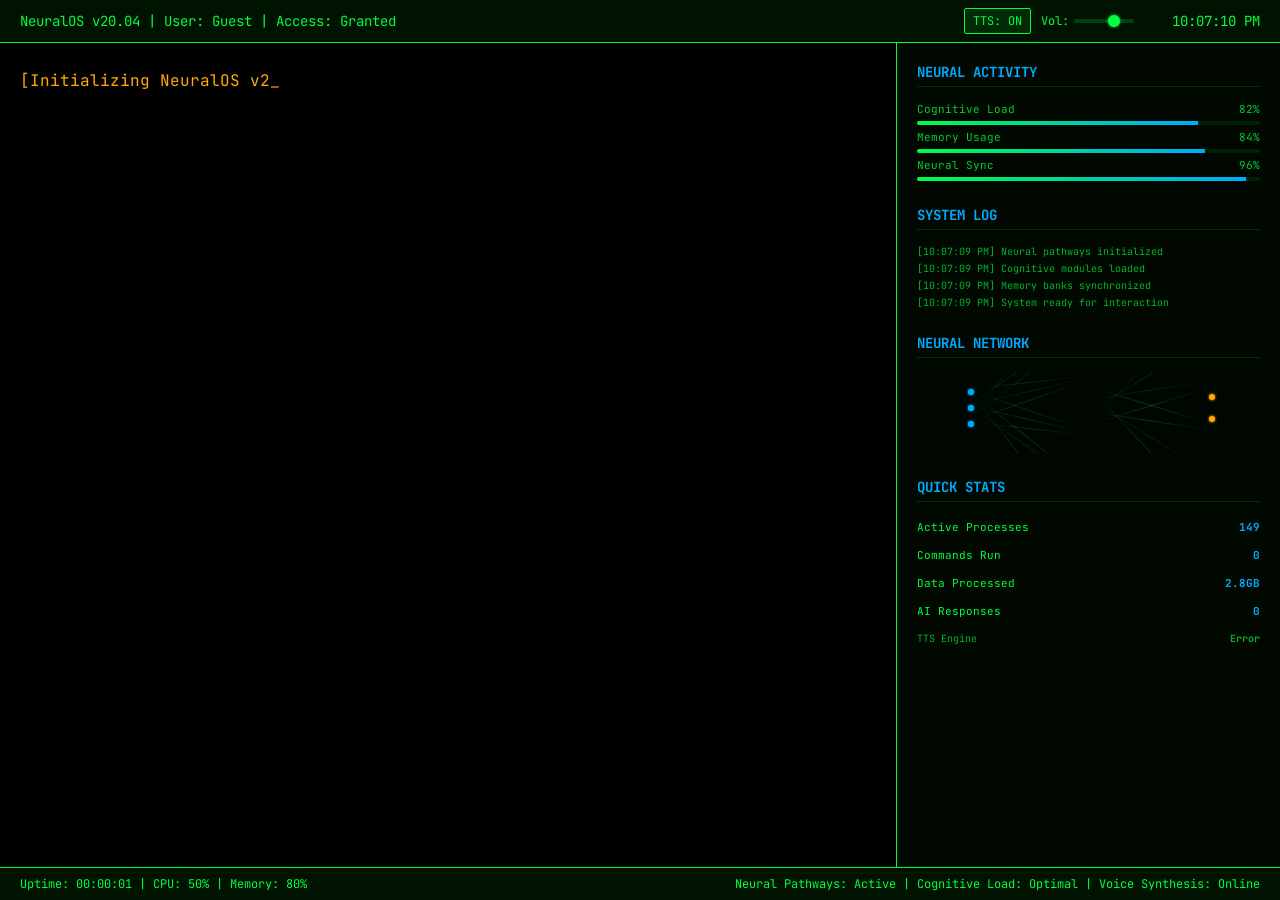
==== commit 62a97d86: "Update index.html" ====
--- a/index.html
+++ b/index.html
@@ -3,7 +3,7 @@
 <head>
     <meta charset="UTF-8">
     <meta name="viewport" content="width=device-width, initial-scale=1.0">
-    <title>NeuralOS v10.1.0</title>
+    <title>NeuralOS v20.04</title>
     <style>
         @import url('https://fonts.googleapis.com/css2?family=JetBrains+Mono:wght@300;400;700&display=swap');
         
@@ -373,7 +373,7 @@
     <div class="matrix-bg" id="matrix-bg"></div>
     
     <div class="header">
-        <div>NeuralOS v10.1.0 | User: Guest | Access: Granted</div>
+        <div>NeuralOS v20.04 | User: Guest | Access: Granted</div>
         <div class="tts-controls">
             <button class="tts-button" id="tts-toggle">TTS: ON</button>
             <div class="volume-control">
@@ -869,7 +869,7 @@
                 // Initialize TTS for boot sequence
                 this.tts.speakSystem('Initializing Neural Operating System version 10 point 1 point 0');
                 
-                await this.typeMessage('[Initializing NeuralOS v10.1.0...]', 'system');
+                await this.typeMessage('[Initializing NeuralOS v20.04...]', 'system');
                 await this.sleep(1000);
                 
                 this.tts.speakSystem('Loading Cognitive Modules');
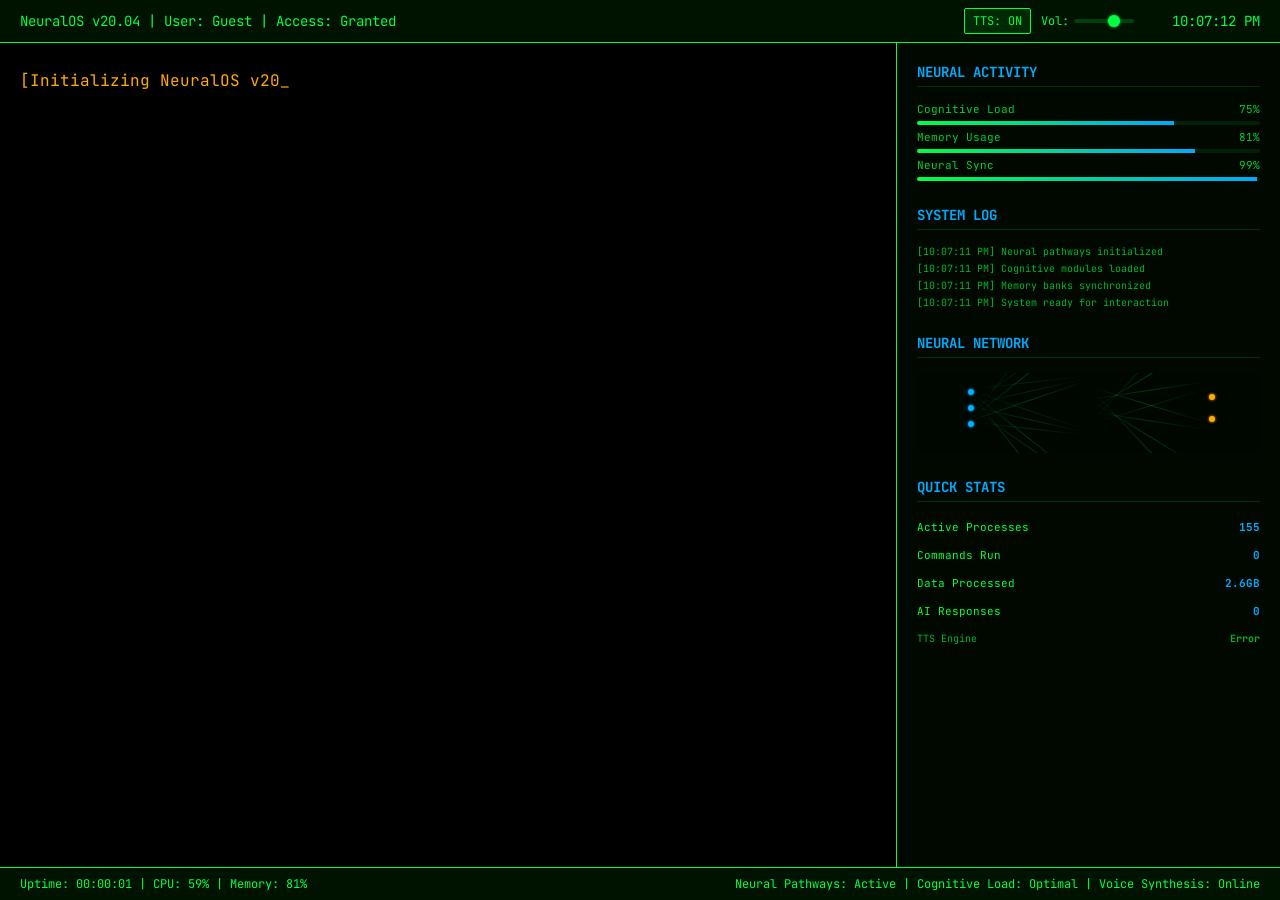
==== commit f401043b: "Update index.html" ====
--- a/index.html
+++ b/index.html
@@ -867,7 +867,7 @@
             
             async bootSequence() {
                 // Initialize TTS for boot sequence
-                this.tts.speakSystem('Initializing Neural Operating System version 10 point 1 point 0');
+                this.tts.speakSystem('Initializing Neural Operating System version 20 point 04');
                 
                 await this.typeMessage('[Initializing NeuralOS v20.04...]', 'system');
                 await this.sleep(1000);
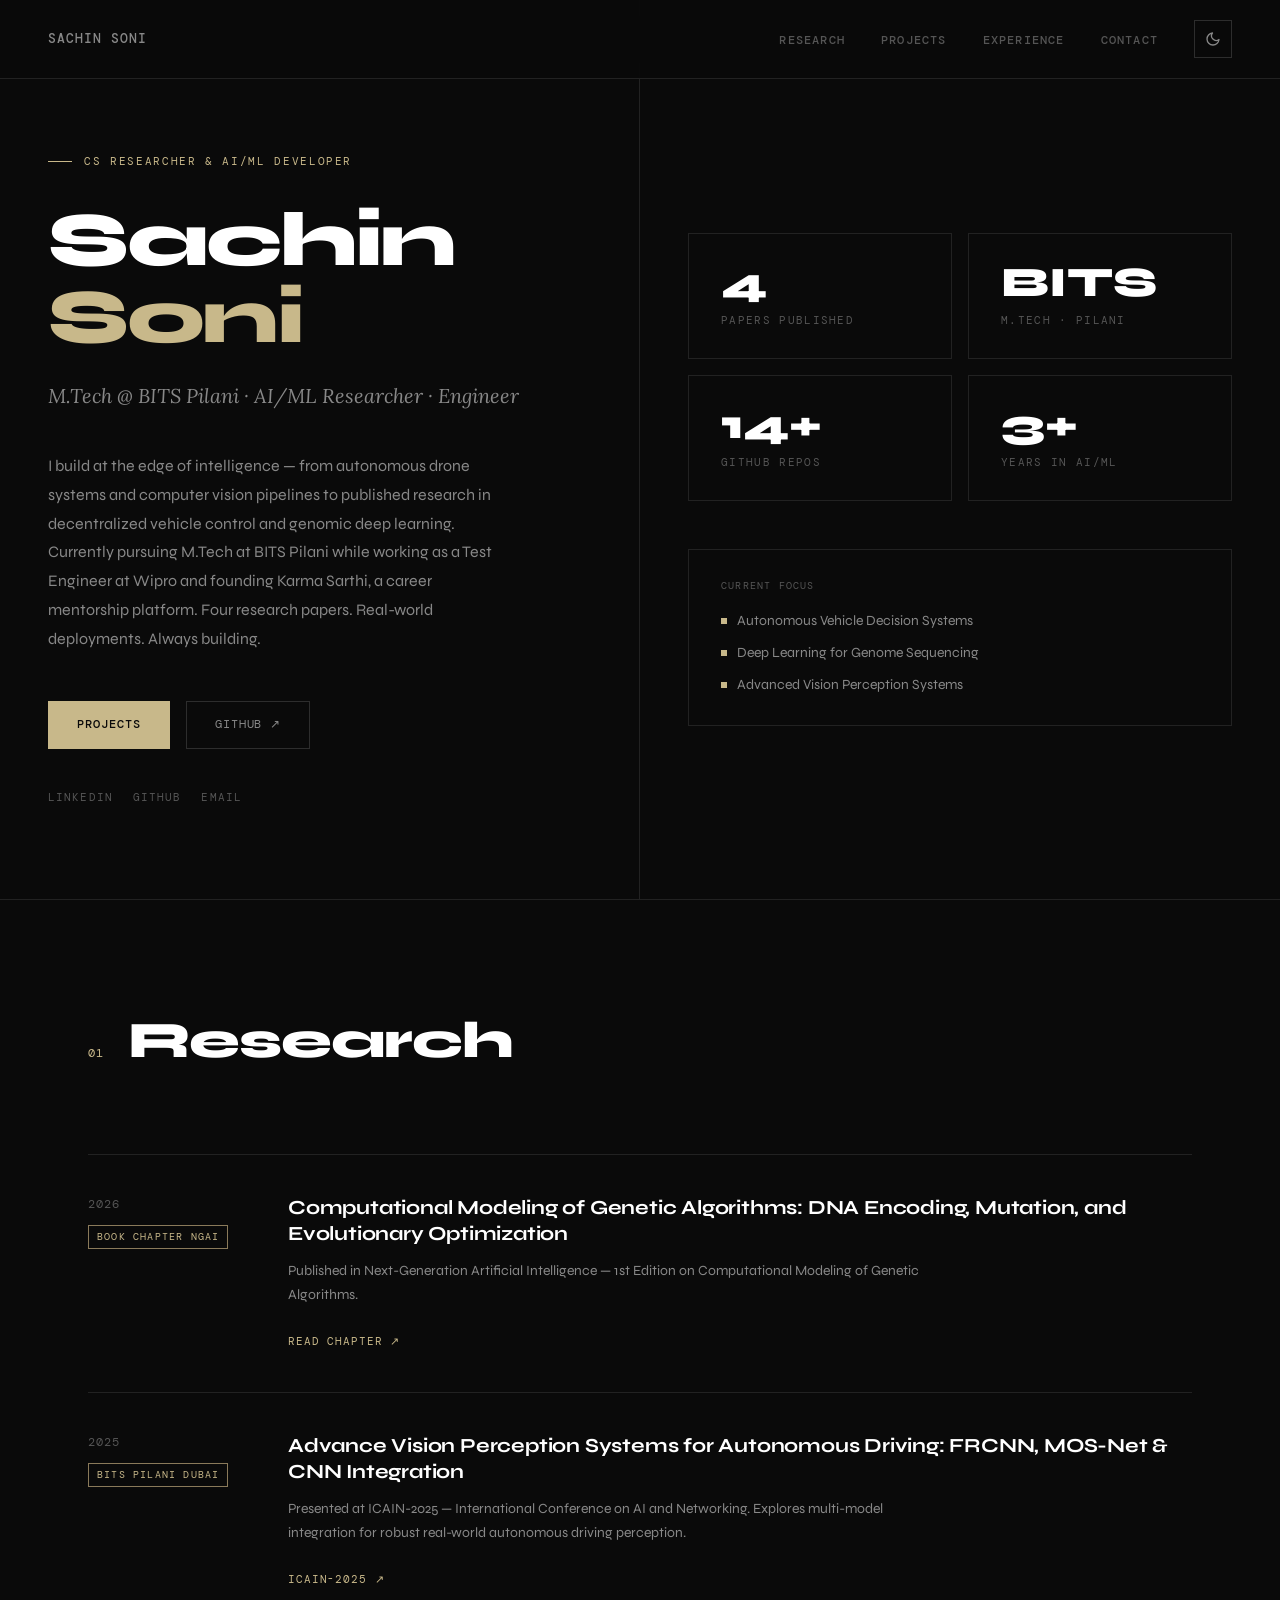
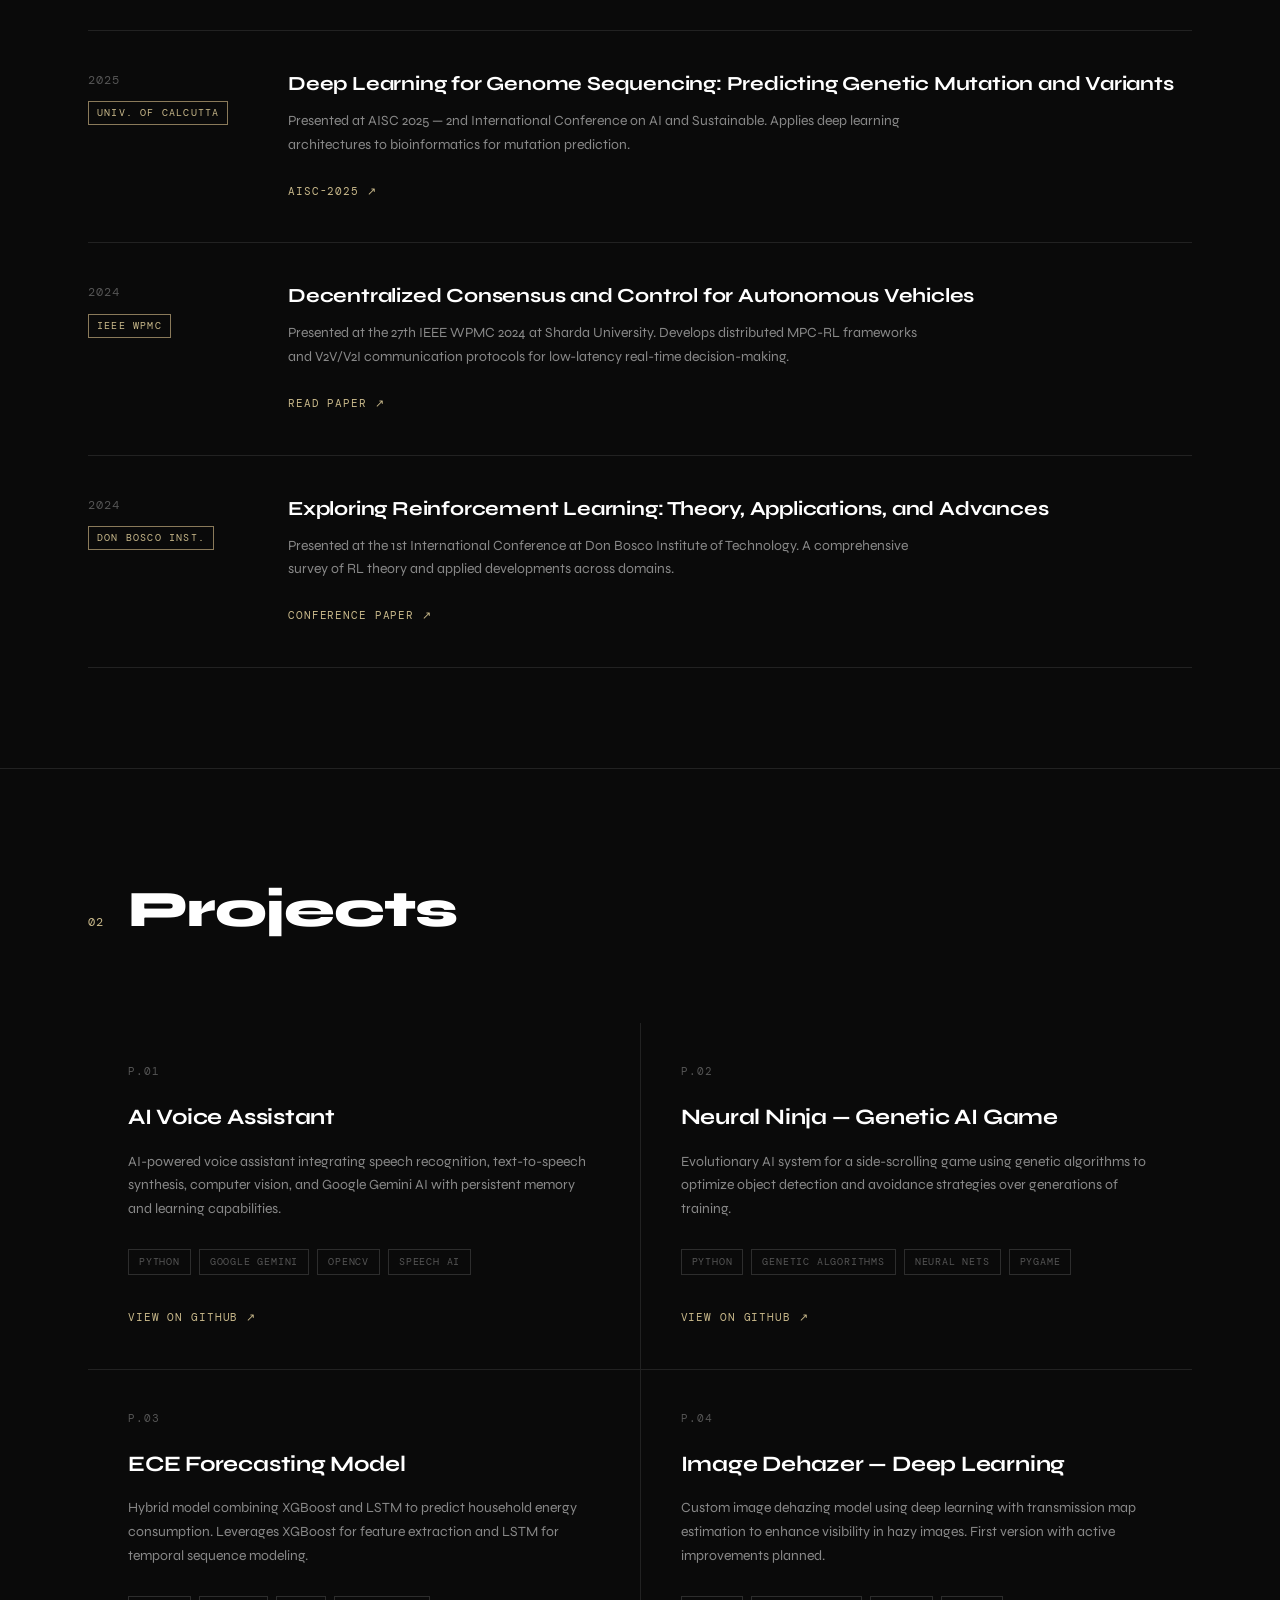
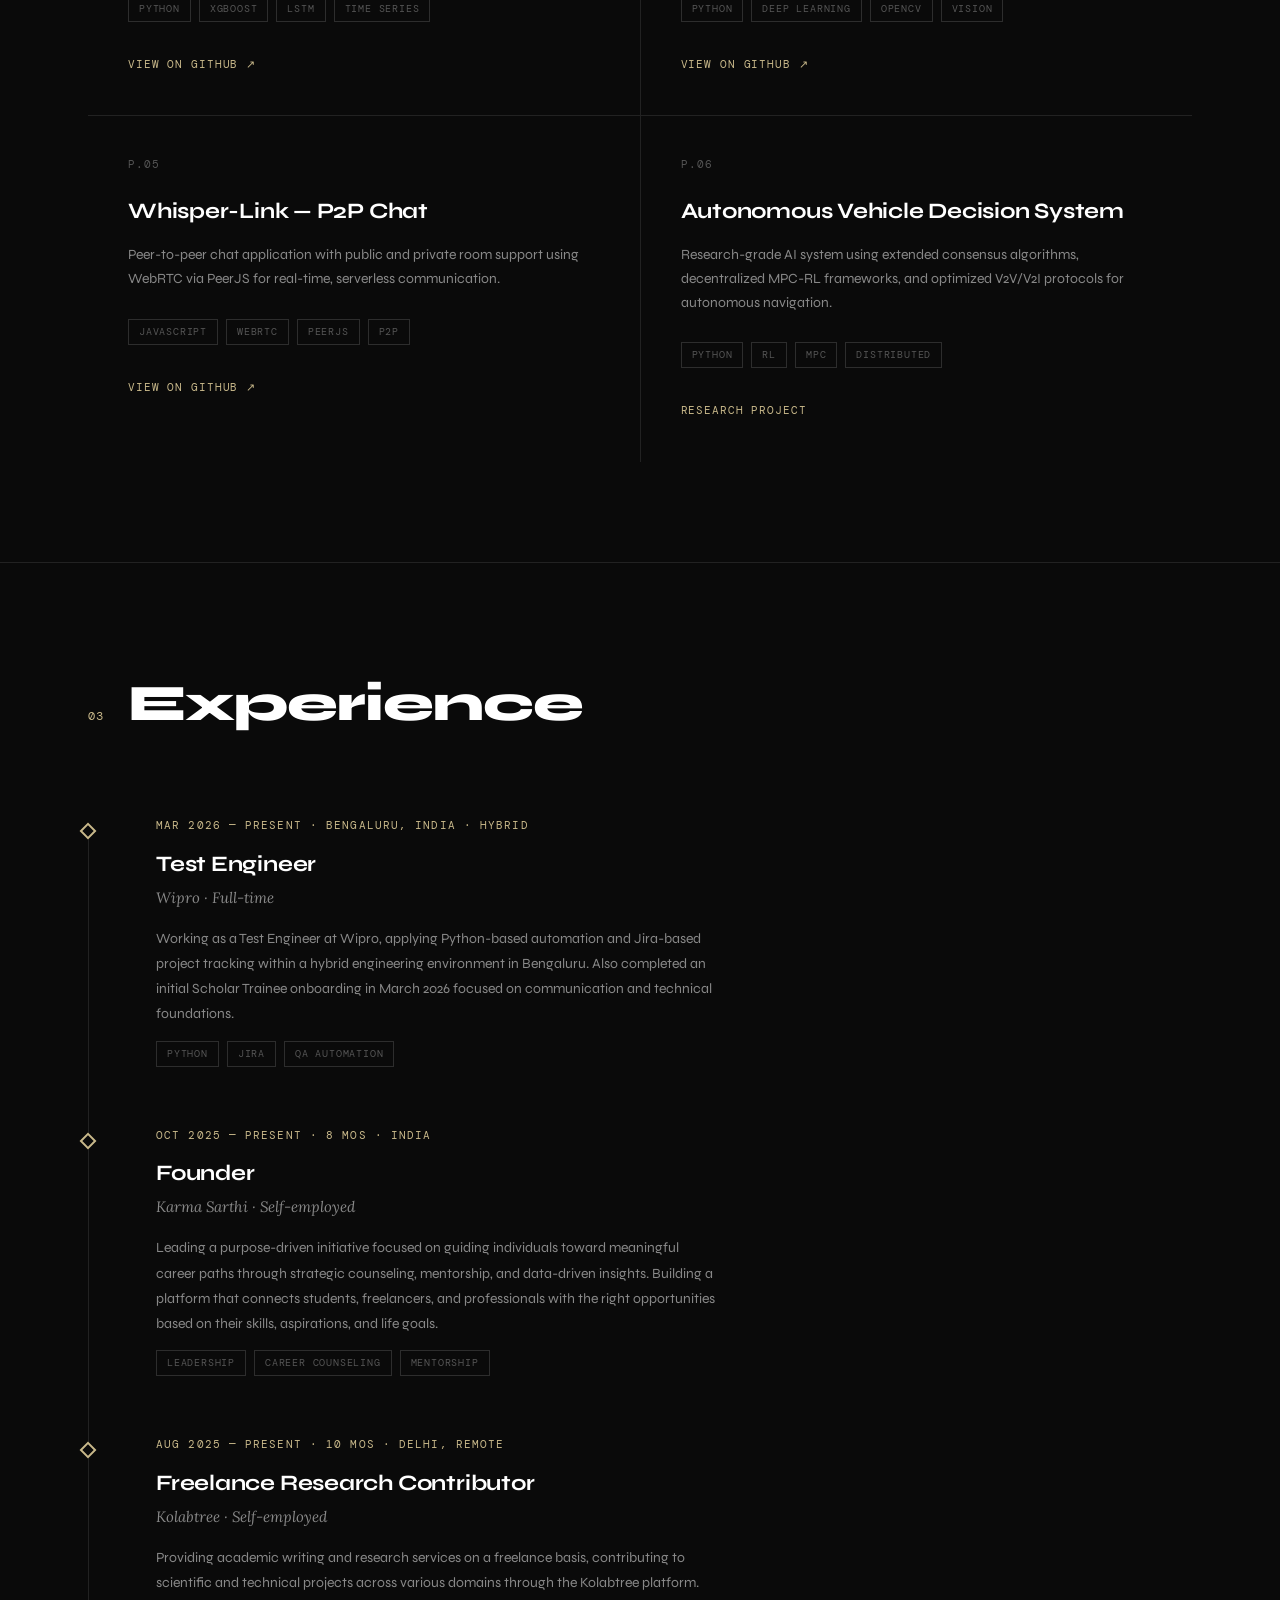
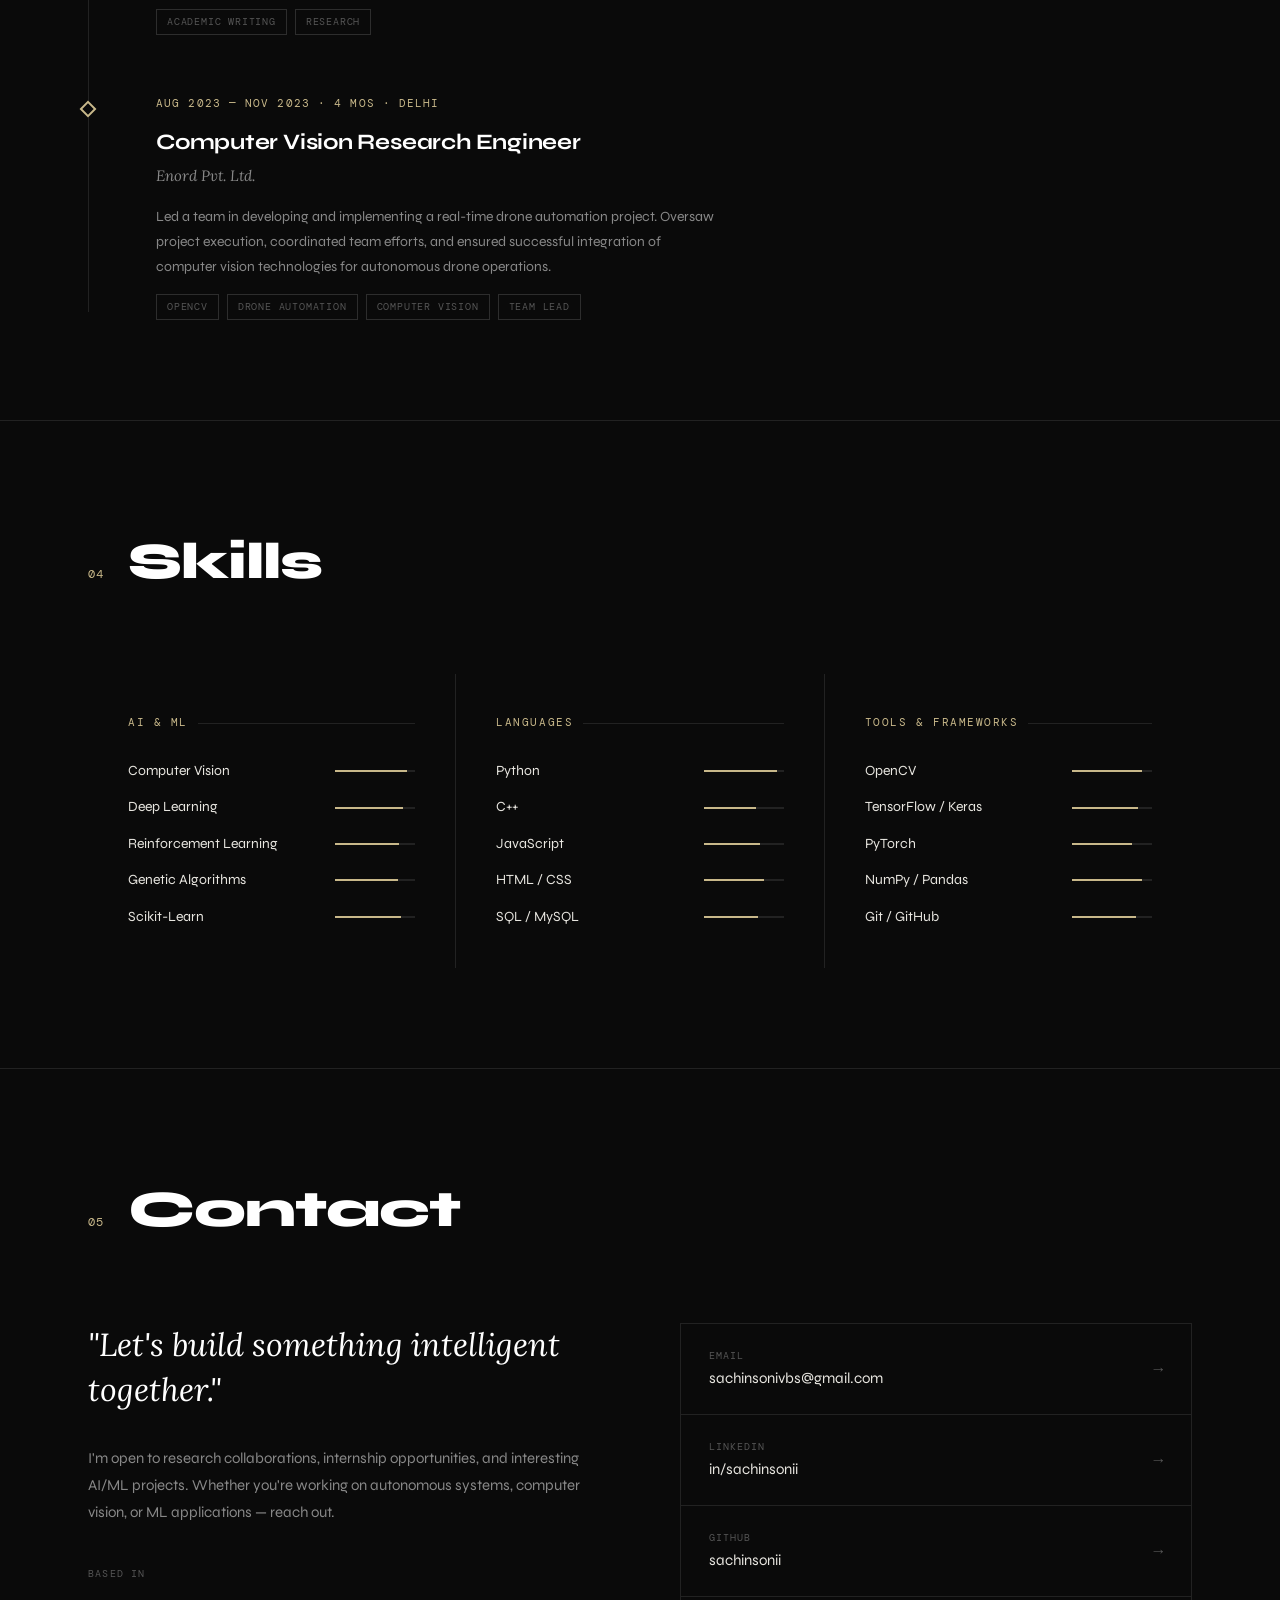
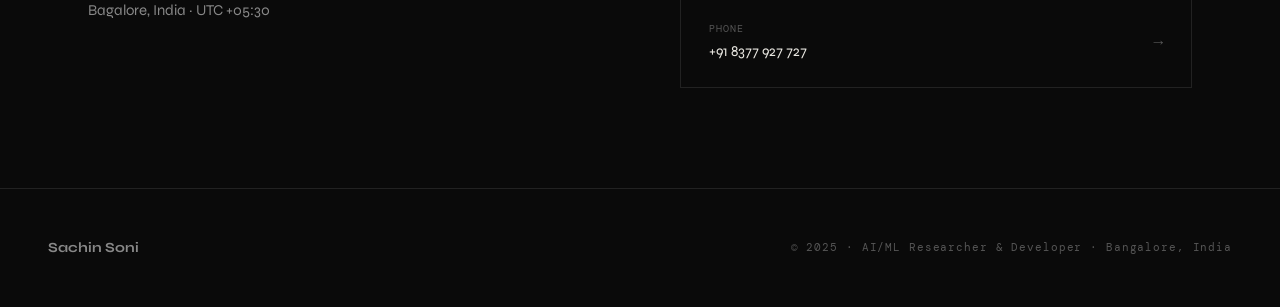
==== commit 3188571f: "Add files via upload" ====
--- a/index.html
+++ b/index.html
@@ -1,1415 +1,404 @@
 <!DOCTYPE html>
 <html lang="en">
 <head>
-    <meta charset="UTF-8">
-    <meta name="viewport" content="width=device-width, initial-scale=1.0">
-    <title>NeuralOS v20.04</title>
-    <style>
-        @import url('https://fonts.googleapis.com/css2?family=JetBrains+Mono:wght@300;400;700&display=swap');
-        
-        * {
-            margin: 0;
-            padding: 0;
-            box-sizing: border-box;
-        }
-        
-        body {
-            font-family: 'JetBrains Mono', monospace;
-            background: #000;
-            color: #00ff41;
-            overflow: hidden;
-            height: 100vh;
-            display: flex;
-            flex-direction: column;
-        }
-        
-        .matrix-bg {
-            position: fixed;
-            top: 0;
-            left: 0;
-            width: 100%;
-            height: 100%;
-            z-index: -1;
-            opacity: 0.05;
-        }
-        
-        .header {
-            background: rgba(0, 20, 0, 0.9);
-            padding: 8px 20px;
-            border-bottom: 1px solid #00ff41;
-            font-size: 14px;
-            display: flex;
-            justify-content: space-between;
-            align-items: center;
-        }
-        
-        .tts-controls {
-            display: flex;
-            align-items: center;
-            gap: 10px;
-        }
-        
-        .tts-button {
-            background: rgba(0, 255, 65, 0.1);
-            border: 1px solid #00ff41;
-            color: #00ff41;
-            padding: 4px 8px;
-            font-size: 12px;
-            font-family: inherit;
-            cursor: pointer;
-            border-radius: 2px;
-            transition: all 0.3s ease;
-        }
-        
-        .tts-button:hover {
-            background: rgba(0, 255, 65, 0.2);
-            box-shadow: 0 0 5px #00ff41;
-        }
-        
-        .tts-button.active {
-            background: #00ff41;
-            color: #000;
-        }
-        
-        .volume-control {
-            display: flex;
-            align-items: center;
-            gap: 5px;
-            font-size: 12px;
-        }
-        
-        .volume-slider {
-            width: 60px;
-            height: 4px;
-            background: rgba(0, 255, 65, 0.2);
-            outline: none;
-            -webkit-appearance: none;
-            border-radius: 2px;
-        }
-        
-        .volume-slider::-webkit-slider-thumb {
-            -webkit-appearance: none;
-            width: 12px;
-            height: 12px;
-            background: #00ff41;
-            cursor: pointer;
-            border-radius: 50%;
-            box-shadow: 0 0 3px #00ff41;
-        }
-        
-        .speaking-indicator {
-            width: 8px;
-            height: 8px;
-            border-radius: 50%;
-            background: #ff4444;
-            margin-left: 10px;
-            opacity: 0;
-            transition: opacity 0.3s ease;
-        }
-        
-        .speaking-indicator.active {
-            opacity: 1;
-            animation: pulse 1s infinite;
-        }
-        
-        .main-container {
-            display: flex;
-            flex: 1;
-            height: calc(100vh - 80px);
-        }
-        
-        .terminal {
-            width: 70%;
-            padding: 20px;
-            overflow-y: auto;
-            font-size: 16px;
-            line-height: 1.6;
-        }
-        
-        .side-panel {
-            width: 30%;
-            background: rgba(0, 10, 0, 0.8);
-            border-left: 1px solid #00ff41;
-            padding: 20px;
-            overflow-y: auto;
-        }
-        
-        .side-panel h3 {
-            color: #00aaff;
-            margin-bottom: 15px;
-            font-size: 14px;
-            border-bottom: 1px solid #003300;
-            padding-bottom: 5px;
-        }
-        
-        .neural-activity {
-            margin-bottom: 25px;
-        }
-        
-        .activity-line {
-            display: flex;
-            justify-content: space-between;
-            font-size: 11px;
-            margin-bottom: 3px;
-            opacity: 0.8;
-        }
-        
-        .progress-bar {
-            width: 100%;
-            height: 4px;
-            background: rgba(0, 255, 65, 0.1);
-            margin: 5px 0;
-            border-radius: 2px;
-            overflow: hidden;
-        }
-        
-        .progress-fill {
-            height: 100%;
-            background: linear-gradient(90deg, #00ff41, #00aaff);
-            transition: width 0.3s ease;
-            animation: pulse 2s infinite;
-        }
-        
-        @keyframes pulse {
-            0%, 100% { opacity: 0.8; }
-            50% { opacity: 1; }
-        }
-        
-        .system-log {
-            margin-bottom: 25px;
-        }
-        
-        .log-entry {
-            font-size: 10px;
-            margin-bottom: 4px;
-            opacity: 0.7;
-            color: #00ff41;
-            animation: fadeIn 0.5s ease;
-        }
-        
-        @keyframes fadeIn {
-            from { opacity: 0; }
-            to { opacity: 0.7; }
-        }
-        
-        .network-nodes {
-            margin-bottom: 25px;
-        }
-        
-        .neural-network-canvas {
-            width: 100%;
-            height: 80px;
-            position: relative;
-            background: rgba(0, 0, 0, 0.2);
-            border-radius: 3px;
-            overflow: hidden;
-        }
-        
-        .neuron {
-            position: absolute;
-            width: 6px;
-            height: 6px;
-            border-radius: 50%;
-            animation: neuronPulse 2s infinite ease-in-out;
-        }
-        
-        .neuron.input { background: #00aaff; box-shadow: 0 0 3px #00aaff; }
-        .neuron.hidden { background: #00ff41; box-shadow: 0 0 3px #00ff41; }
-        .neuron.output { background: #ffaa00; box-shadow: 0 0 3px #ffaa00; }
-        
-        .connection {
-            position: absolute;
-            height: 1px;
-            background: linear-gradient(90deg, transparent, rgba(0, 255, 65, 0.4), transparent);
-            animation: dataFlow 3s infinite linear;
-        }
-        
-        @keyframes neuronPulse {
-            0%, 100% { opacity: 0.6; transform: scale(1); }
-            50% { opacity: 1; transform: scale(1.4); }
-        }
-        
-        @keyframes dataFlow {
-            0% { opacity: 0.2; }
-            50% { opacity: 0.6; }
-            100% { opacity: 0.2; }
-        }
-        
-        .quick-stats {
-            font-size: 11px;
-        }
-        
-        .stat-item {
-            display: flex;
-            justify-content: space-between;
-            margin-bottom: 8px;
-            padding: 3px 0;
-        }
-        
-        .stat-value {
-            color: #00aaff;
-            font-weight: bold;
-        }
-        
-        .status-bar {
-            background: rgba(0, 20, 0, 0.9);
-            padding: 8px 20px;
-            border-top: 1px solid #00ff41;
-            font-size: 12px;
-            display: flex;
-            justify-content: space-between;
-            align-items: center;
-        }
-        
-        .input-line {
-            display: flex;
-            align-items: center;
-            margin-top: 10px;
-        }
-        
-        .prompt {
-            color: #00ff41;
-            margin-right: 10px;
-        }
-        
-        #user-input {
-            background: transparent;
-            border: none;
-            color: #00ff41;
-            font-family: inherit;
-            font-size: inherit;
-            outline: none;
-            flex: 1;
-        }
-        
-        .cursor {
-            animation: blink 1s infinite;
-        }
-        
-        @keyframes blink {
-            0%, 50% { opacity: 1; }
-            51%, 100% { opacity: 0; }
-        }
-        
-        .ai-message {
-            color: #00aaff;
-            margin: 10px 0;
-        }
-        
-        .system-message {
-            color: #ffaa00;
-            margin: 5px 0;
-        }
-        
-        .error-message {
-            color: #ff4444;
-        }
-        
-        .ascii-art {
-            color: #00ff41;
-            font-size: 12px;
-            line-height: 1.2;
-            margin: 20px 0;
-            white-space: pre;
-        }
-        
-        .project-box {
-            border: 1px solid #00ff41;
-            padding: 15px;
-            margin: 10px 0;
-            background: rgba(0, 255, 65, 0.05);
-        }
-        
-        .link, a {
-            color: #00aaff;
-            text-decoration: underline;
-            cursor: pointer;
-        }
-        
-        .link:hover, a:hover {
-            color: #00ff41;
-            text-decoration: none;
-        }
-        
-        .hidden {
-            display: none;
-        }
-        
-        .typing {
-            border-right: 2px solid #00ff41;
-            animation: typing 0.5s steps(1) infinite;
-        }
-        
-        @keyframes typing {
-            0% { border-color: #00ff41; }
-            50% { border-color: transparent; }
-        }
-        
-        .neural-particle {
-            position: absolute;
-            width: 2px;
-            height: 2px;
-            background: #00ff41;
-            border-radius: 50%;
-            opacity: 0.3;
-            animation: float 6s infinite linear;
-        }
-        
-        @keyframes float {
-            0% { transform: translateY(100vh) translateX(0); opacity: 0; }
-            10% { opacity: 0.3; }
-            90% { opacity: 0.3; }
-            100% { transform: translateY(-10px) translateX(20px); opacity: 0; }
-        }
-        
-        .tts-status {
-            font-size: 10px;
-            color: #00ff41;
-            opacity: 0.7;
-        }
-    </style>
+<meta charset="UTF-8"/>
+<meta name="viewport" content="width=device-width, initial-scale=1.0"/>
+<title>Sachin Soni — AI/ML Researcher & Developer</title>
+<link rel="icon" href="logo.png" type="image/png">
+<link rel="preconnect" href="https://fonts.googleapis.com"/>
+<link rel="preconnect" href="https://fonts.gstatic.com" crossorigin/>
+<link href="https://fonts.googleapis.com/css2?family=Syne:wght@400;500;600;700;800&family=DM+Mono:wght@300;400;500&family=Lora:ital,wght@0,400;0,500;1,400&display=swap" rel="stylesheet"/>
+<link rel="stylesheet" href="styles.css"/>
 </head>
 <body>
-    <div class="matrix-bg" id="matrix-bg"></div>
-    
-    <div class="header">
-        <div>NeuralOS v20.04 | User: Guest | Access: Granted</div>
-        <div class="tts-controls">
-            <button class="tts-button" id="tts-toggle">TTS: ON</button>
-            <div class="volume-control">
-                <span>Vol:</span>
-                <input type="range" class="volume-slider" id="volume-slider" min="0" max="1" step="0.1" value="0.7">
-            </div>
-            <div class="speaking-indicator" id="speaking-indicator"></div>
-            <div id="current-time"></div>
-        </div>
-    </div>
-    
-    <div class="main-container">
-        <div class="terminal" id="terminal">
-            <!-- Content will be populated by JavaScript -->
-        </div>
-        
-        <div class="side-panel">
-            <div class="neural-activity">
-                <h3>NEURAL ACTIVITY</h3>
-                <div class="activity-line">
-                    <span>Cognitive Load</span>
-                    <span id="cognitive-load">78%</span>
-                </div>
-                <div class="progress-bar">
-                    <div class="progress-fill" id="cognitive-bar" style="width: 78%"></div>
-                </div>
-                
-                <div class="activity-line">
-                    <span>Memory Usage</span>
-                    <span id="memory-usage">64%</span>
-                </div>
-                <div class="progress-bar">
-                    <div class="progress-fill" id="memory-bar" style="width: 64%"></div>
-                </div>
-                
-                <div class="activity-line">
-                    <span>Neural Sync</span>
-                    <span id="neural-sync">92%</span>
-                </div>
-                <div class="progress-bar">
-                    <div class="progress-fill" id="sync-bar" style="width: 92%"></div>
-                </div>
-            </div>
-            
-            <div class="system-log">
-                <h3>SYSTEM LOG</h3>
-                <div id="log-container">
-                    <!-- Dynamic log entries -->
-                </div>
-            </div>
-            
-            <div class="network-nodes">
-                <h3>NEURAL NETWORK</h3>
-                <div class="neural-network-canvas" id="neural-network-canvas">
-                    <!-- Neural network will be dynamically created -->
-                </div>
-            </div>
-            
-            <div class="quick-stats">
-                <h3>QUICK STATS</h3>
-                <div class="stat-item">
-                    <span>Active Processes</span>
-                    <span class="stat-value" id="processes">147</span>
-                </div>
-                <div class="stat-item">
-                    <span>Commands Run</span>
-                    <span class="stat-value" id="commands-count">0</span>
-                </div>
-                <div class="stat-item">
-                    <span>Data Processed</span>
-                    <span class="stat-value" id="data-processed">2.3GB</span>
-                </div>
-                <div class="stat-item">
-                    <span>AI Responses</span>
-                    <span class="stat-value" id="ai-responses">0</span>
-                </div>
-                <div class="stat-item">
-                    <span class="tts-status">TTS Engine</span>
-                    <span class="stat-value tts-status" id="tts-status">Ready</span>
-                </div>
-            </div>
-        </div>
-    </div>
-    
-    <div class="status-bar">
-        <div>Uptime: <span id="uptime">00:00:00</span> | CPU: <span id="cpu">45%</span> | Memory: <span id="memory">73%</span></div>
-        <div>Neural Pathways: Active | Cognitive Load: Optimal | Voice Synthesis: <span id="voice-status">Online</span></div>
-    </div>
-
-    <script>
-        class TTSEngine {
-            constructor() {
-                this.synth = window.speechSynthesis;
-                this.enabled = true;
-                this.volume = 0.7;
-                this.rate = 0.9;
-                this.pitch = 1.0;
-                this.voice = null;
-                this.currentUtterance = null;
-                this.queue = [];
-                this.speaking = false;
-                
-                this.initVoices();
-                this.setupEventListeners();
-            }
-            
-            initVoices() {
-                // Wait for voices to be loaded
-                const loadVoices = () => {
-                    const voices = this.synth.getVoices();
-                    // Find the best male English voice
-                    this.voice = voices.find(voice => 
-                        voice.lang.startsWith('en') && 
-                        voice.name.toLowerCase().includes('male')
-                    ) || voices.find(voice => 
-                        voice.lang.startsWith('en-US') && 
-                        (voice.name.toLowerCase().includes('david') ||
-                         voice.name.toLowerCase().includes('mark') ||
-                         voice.name.toLowerCase().includes('daniel') ||
-                         voice.name.toLowerCase().includes('james'))
-                    ) || voices.find(voice => 
-                        voice.lang.startsWith('en') && 
-                        !voice.name.toLowerCase().includes('female') &&
-                        !voice.name.toLowerCase().includes('woman')
-                    ) || voices.find(voice => voice.lang.startsWith('en')) || voices[0];
-                    
-                    console.log('Selected voice:', this.voice ? this.voice.name : 'Default');
-                };
-                
-                if (this.synth.getVoices().length === 0) {
-                    this.synth.addEventListener('voiceschanged', loadVoices);
-                } else {
-                    loadVoices();
-                }
-            }
-            
-            setupEventListeners() {
-                document.getElementById('tts-toggle').addEventListener('click', () => {
-                    this.toggleTTS();
-                });
-                
-                document.getElementById('volume-slider').addEventListener('input', (e) => {
-                    this.setVolume(parseFloat(e.target.value));
-                });
-            }
-            
-            toggleTTS() {
-                this.enabled = !this.enabled;
-                const button = document.getElementById('tts-toggle');
-                button.textContent = this.enabled ? 'TTS: ON' : 'TTS: OFF';
-                button.classList.toggle('active', this.enabled);
-                
-                if (!this.enabled && this.speaking) {
-                    this.stop();
-                }
-                
-                document.getElementById('tts-status').textContent = this.enabled ? 'Ready' : 'Disabled';
-                document.getElementById('voice-status').textContent = this.enabled ? 'Online' : 'Offline';
-            }
-            
-            setVolume(volume) {
-                this.volume = Math.max(0, Math.min(1, volume));
-            }
-            
-            speak(text, options = {}) {
-                if (!this.enabled || !text.trim()) return;
-                
-                // Clean text for better TTS
-                const cleanText = this.cleanTextForTTS(text);
-                
-                const utterance = new SpeechSynthesisUtterance(cleanText);
-                utterance.voice = this.voice;
-                utterance.volume = this.volume;
-                utterance.rate = options.rate || this.rate;
-                utterance.pitch = options.pitch || this.pitch;
-                
-                utterance.onstart = () => {
-                    this.speaking = true;
-                    this.currentUtterance = utterance;
-                    document.getElementById('speaking-indicator').classList.add('active');
-                    document.getElementById('tts-status').textContent = 'Speaking';
-                };
-                
-                utterance.onend = () => {
-                    this.speaking = false;
-                    this.currentUtterance = null;
-                    document.getElementById('speaking-indicator').classList.remove('active');
-                    document.getElementById('tts-status').textContent = 'Ready';
-                    
-                    // Process next in queue
-                    if (this.queue.length > 0) {
-                        const next = this.queue.shift();
-                        setTimeout(() => this.speak(next.text, next.options), 100);
-                    }
-                };
-                
-                utterance.onerror = (event) => {
-                    console.error('TTS Error:', event.error);
-                    this.speaking = false;
-                    document.getElementById('speaking-indicator').classList.remove('active');
-                    document.getElementById('tts-status').textContent = 'Error';
-                };
-                
-                // If currently speaking, queue the text
-                if (this.speaking) {
-                    this.queue.push({ text: cleanText, options });
-                } else {
-                    this.synth.speak(utterance);
-                }
-            }
-            
-            cleanTextForTTS(text) {
-                return text
-                    .replace(/\[AI\]:/g, '')
-                    .replace(/\[.*?\]/g, '')
-                    .replace(/\n/g, ' ')
-                    .replace(/\s+/g, ' ')
-                    .replace(/([a-z])([A-Z])/g, '$1 $2')
-                    .replace(/(\d+)%/g, '$1 percent')
-                    .replace(/\$/, 'dollar ')
-                    .replace(/#/g, 'hash ')
-                    .replace(/&/g, ' and ')
-                    .replace(/_/g, ' ')
-                    .trim();
-            }
-            
-            stop() {
-                this.synth.cancel();
-                this.queue = [];
-                this.speaking = false;
-                this.currentUtterance = null;
-                document.getElementById('speaking-indicator').classList.remove('active');
-                document.getElementById('tts-status').textContent = 'Ready';
-            }
-            
-            speakSystem(text) {
-                this.speak(text, { rate: 1.1, pitch: 0.9 });
-            }
-            
-            speakAI(text) {
-                this.speak(text, { rate: 0.9, pitch: 1.0 });
-            }
-        }
-
-        class NeuralOS {
-            constructor() {
-                this.terminal = document.getElementById('terminal');
-                this.currentPhase = 'boot';
-                this.guidedMode = false;
-                this.commandHistory = [];
-                this.currentDirectory = '/';
-                this.sudoMode = false;
-                this.startTime = Date.now();
-                this.commandCount = 0;
-                this.aiResponseCount = 0;
-                this.logEntries = [
-                    'Neural pathways initialized',
-                    'Cognitive modules loaded',
-                    'Memory banks synchronized',
-                    'System ready for interaction'
-                ];
-                
-                // Initialize TTS Engine
-                this.tts = new TTSEngine();
-                
-                this.projects = {
-                    'ai_voice_assistant.project': {
-                        name: 'AI Voice Assistant',
-                        description: 'AI-powered voice assistant integrating speech recognition, TTS, computer vision, and Google Gemini AI',
-                        stack: 'Python, OpenCV, SpeechRecognition, PyAudio, Pyttsx3, Google Gemini',
-                        features: ['Interactive voice interface', 'Memory and learning capabilities', 'Computer vision integration'],
-                        links: ['<a href="https://github.com/sachinsonii/AI_Voice_Assistant" target="_blank">[Code]</a>', '<a href="https://github.com/sachinsonii/AI_Voice_Assistant/blob/main/README.md" target="_blank">[Doc]</a>']
-                    },
-                    'image_dehazer.project': {
-                        name: 'Image Dehazer',
-                        description: 'Custom image dehazing model using deep learning and transmission map to enhance visibility of hazy images',
-                        stack: 'Python, TensorFlow, Keras, OpenCV, NumPy, Matplotlib',
-                        features: ['Deep learning dehazing', 'Transmission map processing', 'Version 1 with planned improvements'],
-                        links: ['<a href="https://github.com/sachinsonii/Image_Dehazing" target="_blank">[Code]</a>', '<a href="https://github.com/sachinsonii/Image_Dehazing/blob/main/README.md" target="_blank">[Doc]</a>']
-                    },
-                    'ece_forecasting_model.project': {
-                        name: 'ECE Forecasting Model',
-                        description: 'Hybrid model combining XGBoost and LSTM to predict energy consumption from household power data',
-                        stack: 'Python, XGBoost, LSTM, Scikit-Learn, Keras, Pandas',
-                        features: ['Feature extraction with XGBoost', 'LSTM temporal modeling', 'Energy consumption prediction'],
-                        links: ['<a href="https://github.com/sachinsonii/Energy_Consumption_Forecast_Ensemble" target="_blank">[Code]</a>', '<a href="https://github.com/sachinsonii/Energy_Consumption_Forecast_Ensemble/blob/main/README.md" target="_blank">[Doc]</a>']
-                    },
-                    'dcc_av_simulation.project': {
-                        name: 'DCC-AV Simulation',
-                        description: 'Simulation of autonomous vehicles using decentralized consensus and control strategies',
-                        stack: 'Python, Pygame, NumPy, Pandas, Matplotlib',
-                        features: ['Decentralized control algorithms', 'Multi-agent simulation', 'Research-based implementation'],
-                        links: ['<a href="https://github.com/sachinsonii/DCC-AV_Simulation" target="_blank">[Code]</a>', '<a href="https://github.com/sachinsonii/DCC-AV_Simulation/blob/main/README.md" target="_blank">[Doc]</a>']
-                    },
-                    'neural_ninja.project': {
-                        name: 'Neural Ninja',
-                        description: 'AI-powered side-scrolling game where ninja learns obstacle jumping using genetic algorithms',
-                        stack: 'Python, NumPy, Pygame',
-                        features: ['Genetic algorithm learning', 'Multi-generational evolution', 'Real-time AI adaptation'],
-                        links: ['<a href="https://github.com/sachinsonii/Neural_Ninja" target="_blank">[Code]</a>', '<a href="https://github.com/sachinsonii/Neural_Ninja/blob/main/README.md" target="_blank">[Doc]</a>']
-                    },
-                    'ser_model.project': {
-                        name: 'SER Model',
-                        description: 'Speech Emotion Recognition model using deep learning and librosa for emotion classification',
-                        stack: 'Python, TensorFlow, Keras, Librosa, NumPy, Pandas',
-                        features: ['Audio emotion classification', 'Deep learning architecture', 'Librosa feature extraction'],
-                        links: ['<a href="https://github.com/sachinsonii/Speech_Emotion_Recognition" target="_blank">[Code]</a>', '<a href="https://github.com/sachinsonii/Speech_Emotion_Recognition/blob/main/README.md" target="_blank">[Doc]</a>']
-                    },
-                    'whisper_link.project': {
-                        name: 'Whisper-Link',
-                        description: 'Peer-to-peer chat application with public/private rooms using WebRTC technology',
-                        stack: 'HTML, CSS, JavaScript, WebRTC, PeerJS',
-                        features: ['P2P real-time messaging', 'No central server required', 'Public and private rooms'],
-                        links: ['<a href="https://github.com/sachinsonii/Whisper-Link" target="_blank">[Code]</a>', '<a href="https://sachinsonii.github.io/Whisper-Link/" target="_blank">[Demo]</a>', '<a href="https://github.com/sachinsonii/Whisper-Link/blob/main/README.md" target="_blank">[Doc]</a>']
-                    }
-                };
-                
-                this.research = {
-                    'dcc_av_paper.pdf': {
-                        title: 'Decentralized Consensus and Control for Autonomous Vehicles',
-                        abstract: 'While autonomous vehicles reshape the face of transportation, the focus is still on real-time decision-making considering rapidly changing traffic scenarios. This work describes a new approach using decentralized consensus algorithms for multi-agent coordination in autonomous vehicle systems.',
-                        status: 'Presented at WPMC 24 IEEE at Sharda University, 2024'
-                    },
-                    'reinforcement_learning_review.pdf': {
-                        title: 'Exploring Reinforcement Learning: Theory, Applications and Advances',
-                        abstract: 'Reinforcement Learning (RL) has emerged as a transformative paradigm within machine learning, offering robust solutions for complex decision-making tasks across various domains. This review paper explores the theoretical foundations, practical applications, and recent advances in RL.',
-                        status: 'Presented at DONBOSCODELHI-24 1st International Conference (YETSA), 2024'
-                    }
-                };
-                
-                this.labProjects = {
-                    'experience.log': 'Researcher & Developer - Freelancer (2023-Present): Model development and research consulting',
-                    'cv_internship.log': 'Computer Vision Intern - Enord Pvt. Ltd. (2023): Industrial automation CV models',
-                    'conference_presentations.log': 'WPMC 24 IEEE & DONBOSCODELHI-24 Conference presentations'
-                };
-                
-                this.init();
-            }
-            
-            init() {
-                this.createMatrixEffect();
-                this.startStatusUpdates();
-                this.createNeuralNodes();
-                this.initializeLogs();
-                this.bootSequence();
-            }
-            
-            createMatrixEffect() {
-                const matrixBg = document.getElementById('matrix-bg');
-                for (let i = 0; i < 50; i++) {
-                    const particle = document.createElement('div');
-                    particle.className = 'neural-particle';
-                    particle.style.left = Math.random() * 100 + '%';
-                    particle.style.animationDelay = Math.random() * 6 + 's';
-                    particle.style.animationDuration = (6 + Math.random() * 4) + 's';
-                    matrixBg.appendChild(particle);
-                }
-            }
-            
-            startStatusUpdates() {
-                setInterval(() => {
-                    const now = new Date();
-                    document.getElementById('current-time').textContent = now.toLocaleTimeString();
-                    
-                    const uptime = Math.floor((Date.now() - this.startTime) / 1000);
-                    const hours = Math.floor(uptime / 3600).toString().padStart(2, '0');
-                    const minutes = Math.floor((uptime % 3600) / 60).toString().padStart(2, '0');
-                    const seconds = (uptime % 60).toString().padStart(2, '0');
-                    document.getElementById('uptime').textContent = `${hours}:${minutes}:${seconds}`;
-                    
-                    document.getElementById('cpu').textContent = (40 + Math.random() * 20).toFixed(0) + '%';
-                    document.getElementById('memory').textContent = (70 + Math.random() * 15).toFixed(0) + '%';
-                    
-                    // Update side panel stats
-                    this.updateSidePanel();
-                }, 1000);
-            }
-            
-            updateSidePanel() {
-                // Update neural activity bars
-                const cognitiveLoad = (75 + Math.random() * 15).toFixed(0);
-                const memoryUsage = (60 + Math.random() * 25).toFixed(0);
-                const neuralSync = (88 + Math.random() * 12).toFixed(0);
-                
-                document.getElementById('cognitive-load').textContent = cognitiveLoad + '%';
-                document.getElementById('cognitive-bar').style.width = cognitiveLoad + '%';
-                
-                document.getElementById('memory-usage').textContent = memoryUsage + '%';
-                document.getElementById('memory-bar').style.width = memoryUsage + '%';
-                
-                document.getElementById('neural-sync').textContent = neuralSync + '%';
-                document.getElementById('sync-bar').style.width = neuralSync + '%';
-                
-                // Update stats
-                document.getElementById('processes').textContent = (140 + Math.floor(Math.random() * 20));
-                document.getElementById('commands-count').textContent = this.commandCount;
-                document.getElementById('ai-responses').textContent = this.aiResponseCount;
-                
-                const dataProcessed = (2.1 + Math.random() * 0.8).toFixed(1);
-                document.getElementById('data-processed').textContent = dataProcessed + 'GB';
-            }
-            
-            createNeuralNodes() {
-                this.createNeuralNetwork();
-            }
-            
-            createNeuralNetwork() {
-                const canvas = document.getElementById('neural-network-canvas');
-                canvas.innerHTML = '';
-                
-                // Compact network: 3 inputs, 4 hidden, 2 outputs for the small space
-                const layers = [
-                    { neurons: 3, type: 'input', x: 15 },
-                    { neurons: 4, type: 'hidden', x: 50 },
-                    { neurons: 2, type: 'output', x: 85 }
-                ];
-                
-                const allNeurons = [];
-                
-                // Create neurons
-                layers.forEach((layer, layerIndex) => {
-                    const layerNeurons = [];
-                    for (let i = 0; i < layer.neurons; i++) {
-                        const neuron = document.createElement('div');
-                        neuron.className = `neuron ${layer.type}`;
-                        
-                        const y = (80 / (layer.neurons + 1)) * (i + 1);
-                        neuron.style.left = layer.x + '%';
-                        neuron.style.top = y + '%';
-                        neuron.style.animationDelay = Math.random() * 2 + 's';
-                        
-                        canvas.appendChild(neuron);
-                        layerNeurons.push({ element: neuron, x: layer.x, y: y });
-                    }
-                    allNeurons.push(layerNeurons);
-                });
-                
-                // Create connections
-                for (let layerIndex = 0; layerIndex < layers.length - 1; layerIndex++) {
-                    const currentLayer = allNeurons[layerIndex];
-                    const nextLayer = allNeurons[layerIndex + 1];
-                    
-                    currentLayer.forEach(currentNeuron => {
-                        nextLayer.forEach(nextNeuron => {
-                            const connection = document.createElement('div');
-                            connection.className = 'connection';
-                            
-                            const deltaX = nextNeuron.x - currentNeuron.x;
-                            const deltaY = nextNeuron.y - currentNeuron.y;
-                            const distance = Math.sqrt(deltaX * deltaX + deltaY * deltaY);
-                            const angle = Math.atan2(deltaY, deltaX) * 180 / Math.PI;
-                            
-                            connection.style.cssText = `
-                                left: ${currentNeuron.x}%;
-                                top: ${currentNeuron.y}%;
-                                width: ${distance}%;
-                                transform: rotate(${angle}deg);
-                                transform-origin: 0 0;
-                                animation-delay: ${Math.random() * 3}s;
-                                opacity: ${0.3 + Math.random() * 0.3};
-                            `;
-                            
-                            canvas.appendChild(connection);
-                        });
-                    });
-                }
-            }
-            
-            initializeLogs() {
-                const logContainer = document.getElementById('log-container');
-                this.logEntries.forEach(entry => {
-                    this.addLogEntry(entry);
-                });
-            }
-            
-            addLogEntry(message) {
-                const logContainer = document.getElementById('log-container');
-                const logEntry = document.createElement('div');
-                logEntry.className = 'log-entry';
-                
-                const timestamp = new Date().toLocaleTimeString();
-                logEntry.textContent = `[${timestamp}] ${message}`;
-                
-                logContainer.appendChild(logEntry);
-                
-                // Keep only last 8 entries
-                while (logContainer.children.length > 8) {
-                    logContainer.removeChild(logContainer.firstChild);
-                }
-            }
-            
-            async bootSequence() {
-                // Initialize TTS for boot sequence
-                this.tts.speakSystem('Initializing Neural Operating System version 20 point 04');
-                
-                await this.typeMessage('[Initializing NeuralOS v20.04...]', 'system');
-                await this.sleep(1000);
-                
-                this.tts.speakSystem('Loading Cognitive Modules');
-                await this.typeMessage('[Loading Cognitive Modules... OK]', 'system');
-                await this.sleep(800);
-                
-                this.tts.speakSystem('Synchronizing Knowledge Graph');
-                await this.typeMessage('[Synchronizing Knowledge Graph... OK]', 'system');
-                await this.sleep(800);
-                
-                this.tts.speakSystem('Memory Map fully loaded');
-                await this.typeMessage('[Memory Map 100% loaded]', 'system');
-                await this.sleep(500);
-                
-                this.tts.speakSystem('Voice synthesis engine online');
-                await this.typeMessage('[Voice Synthesis Engine... ONLINE]', 'system');
-                await this.sleep(500);
-                
-                await this.typeMessage('User: Guest', 'system');
-                await this.typeMessage('Access Granted.', 'system');
-                await this.sleep(1000);
-                
-                const welcomeMessage = 'Hello, visitor. I am the interface of Sachin Soni\'s mind.';
-                const readyMessage = 'I am ready for exploration. Type "help" to see available commands.';
-                
-                await this.typeMessage('\n[AI]: ' + welcomeMessage, 'ai');
-                this.tts.speakAI(welcomeMessage);
-                
-                await this.typeMessage('      ' + readyMessage, 'ai');
-                this.tts.speakAI(readyMessage);
-                
-                this.currentPhase = 'manual';
-                
-                this.showPrompt();
-            }
-            
-            async typeMessage(text, type = 'normal') {
-                if (type === 'ai') {
-                    this.aiResponseCount++;
-                    this.addLogEntry('AI response generated');
-                }
-                
-                const div = document.createElement('div');
-                div.className = type === 'ai' ? 'ai-message' : type === 'system' ? 'system-message' : '';
-                this.terminal.appendChild(div);
-                
-                for (let i = 0; i <= text.length; i++) {
-                    div.textContent = text.substring(0, i);
-                    if (i < text.length) {
-                        div.innerHTML += '<span class="cursor">_</span>';
-                    }
-                    await this.sleep(30 + Math.random() * 20);
-                }
-                
-                this.scrollToBottom();
-            }
-            
-            showPrompt() {
-                const inputLine = document.createElement('div');
-                inputLine.className = 'input-line';
-                inputLine.innerHTML = `
-                    <span class="prompt">[guest@neuralbrain] ${this.currentDirectory} $ </span>
-                    <input type="text" id="user-input" autocomplete="off">
-                `;
-                this.terminal.appendChild(inputLine);
-                
-                const input = document.getElementById('user-input');
-                input.focus();
-                input.addEventListener('keydown', (e) => this.handleInput(e));
-                this.scrollToBottom();
-            }
-            
-            async handleInput(e) {
-                if (e.key === 'Enter') {
-                    const input = e.target.value.trim().toLowerCase();
-                    e.target.disabled = true;
-                    
-                    // Add command to history
-                    this.commandHistory.push(input);
-                    
-                    // Convert input line to static display
-                    const inputLine = e.target.parentElement;
-                    inputLine.innerHTML = `<span class="prompt">[guest@neuralbrain] ${this.currentDirectory} $ </span>${input}`;
-                    
-                    // Process command
-                    await this.processCommand(input);
-                    
-                    // Show new prompt
-                    this.showPrompt();
-                }
-            }
-            
-            async processCommand(input) {
-                this.commandCount++;
-                this.addLogEntry(`Command executed: ${input}`);
-                
-                // Handle commands
-                switch (input.split(' ')[0]) {
-                    case 'help':
-                        await this.showHelp();
-                        break;
-                    case 'about':
-                        await this.showAbout();
-                        break;
-                    case 'skills':
-                        await this.showSkills();
-                        break;
-                    case 'projects':
-                        await this.showProjects();
-                        break;
-                    case 'research':
-                        await this.showResearch();
-                        break;
-                    case 'contact':
-                        await this.showContact();
-                        break;
-                    case 'cat':
-                        await this.catFile(input.split(' ').slice(1).join(' '));
-                        break;
-                    case 'ls':
-                        await this.listDirectory();
-                        break;
-                    case 'cd':
-                        await this.changeDirectory(input.split(' ')[1]);
-                        break;
-                    case 'clear':
-                        this.terminal.innerHTML = '';
-                        break;
-                    case 'shutdown':
-                        await this.shutdown();
-                        break;
-                    case 'experience':
-                        await this.showExperience();
-                        break;
-                    case 'voice':
-                        await this.handleVoiceCommand(input);
-                        break;
-                    default:
-                        if (input !== '') {
-                            const response = `I don't recognize "${input}". Try "help" to see available commands.`;
-                            await this.typeMessage(`[AI]: ${response}`, 'ai');
-                            this.tts.speakAI(response);
-                        }
-                }
-            }
-            
-            async handleVoiceCommand(input) {
-                const parts = input.split(' ');
-                if (parts.length === 1) {
-                    const response = 'Voice commands: "voice on/off", "voice volume [0-10]", "voice speed [slow/normal/fast]"';
-                    await this.typeMessage(`[AI]: ${response}`, 'ai');
-                    this.tts.speakAI(response);
-                    return;
-                }
-                
-                switch (parts[1]) {
-                    case 'on':
-                        if (!this.tts.enabled) {
-                            this.tts.toggleTTS();
-                            const response = 'Voice synthesis enabled.';
-                            await this.typeMessage(`[AI]: ${response}`, 'ai');
-                            this.tts.speakAI(response);
-                        }
-                        break;
-                    case 'off':
-                        if (this.tts.enabled) {
-                            const response = 'Voice synthesis disabled.';
-                            await this.typeMessage(`[AI]: ${response}`, 'ai');
-                            this.tts.toggleTTS();
-                        }
-                        break;
-                    case 'volume':
-                        if (parts[2]) {
-                            const volume = Math.max(0, Math.min(10, parseInt(parts[2]))) / 10;
-                            this.tts.setVolume(volume);
-                            document.getElementById('volume-slider').value = volume;
-                            const response = `Voice volume set to ${Math.round(volume * 100)} percent.`;
-                            await this.typeMessage(`[AI]: ${response}`, 'ai');
-                            this.tts.speakAI(response);
-                        }
-                        break;
-                    case 'speed':
-                        if (parts[2]) {
-                            let rate = this.tts.rate;
-                            switch (parts[2]) {
-                                case 'slow': rate = 0.7; break;
-                                case 'normal': rate = 0.9; break;
-                                case 'fast': rate = 1.2; break;
-                                default: 
-                                    rate = Math.max(0.5, Math.min(2.0, parseFloat(parts[2]))) || this.tts.rate;
-                            }
-                            this.tts.rate = rate;
-                            const response = `Voice speed set to ${parts[2] === 'slow' ? 'slow' : parts[2] === 'fast' ? 'fast' : 'normal'}.`;
-                            await this.typeMessage(`[AI]: ${response}`, 'ai');
-                            this.tts.speakAI(response);
-                        }
-                        break;
-                }
-            }
-            
-            async showHelp() {
-                const helpMessage = 'Here are the commands I can help you with:';
-                await this.typeMessage('\n[AI]: ' + helpMessage, 'ai');
-                this.tts.speakAI(helpMessage);
-                
-                const commands = [
-                    'help        - Show this help menu',
-                    'about       - Display personal information and bio',
-                    'skills      - List technical skills and expertise',
-                    'projects    - Show project portfolio',
-                    'experience  - Show professional experience',
-                    'research    - Display research publications',
-                    'contact     - Show contact information',
-                    'voice       - Voice control commands',
-                    'cat <file>  - Display file contents',
-                    'ls          - List directory contents',
-                    'cd <dir>    - Change directory',
-                    'clear       - Clear terminal screen',
-                    'shutdown    - Exit NeuralOS'
-                ];
-                
-                for (const cmd of commands) {
-                    await this.typeMessage(`      ${cmd}`, 'ai');
-                }
-            }
-            
-            async showAbout() {
-                const aboutMessage = 'Let me show you who I am...';
-                await this.typeMessage('\n[AI]: ' + aboutMessage, 'ai');
-                this.tts.speakAI(aboutMessage);
-                
-                const div = document.createElement('div');
-                this.terminal.appendChild(div);
-                
-                const aboutDetails = [
-                    'Name: Sachin Soni',
-                    'Role: Computer Science Researcher & ML/AI Specialist',
-                    'Experience: 3+ years developing innovative AI solutions',
-                    'Focus: Intersection of theoretical CS and practical software engineering',
-                    'Expertise: Machine Learning, Computer Vision, Natural Language Processing',
-                    'Philosophy: Open science advocate - shared knowledge accelerates progress',
-                    'Description: Combining rigorous theoretical analysis with practical implementation',
-                    '             to bridge the gap between ML research and real-world applications.'
-                ];
-                
-                let fullDescription = 'I am Sachin Soni, a Computer Science researcher specializing in Machine Learning and Artificial Intelligence with over 3 years of experience. ';
-                fullDescription += 'I work at the intersection of theoretical computer science and practical software engineering. ';
-                fullDescription += 'My expertise spans machine learning, computer vision, and natural language processing. ';
-                fullDescription += 'I am passionate about open science and believe that shared knowledge accelerates progress.';
-                
-                for (const detail of aboutDetails) {
-                    await this.typeMessage('      ' + detail, 'ai');
-                }
-                
-                this.tts.speakAI(fullDescription);
-            }
-            
-            async showSkills() {
-                const skillsMessage = 'Loading my skill modules…';
-                await this.typeMessage('\n[AI]: ' + skillsMessage, 'ai');
-                this.tts.speakAI(skillsMessage);
-                await this.sleep(800);
-                
-                const skills = [
-                    'Programming Languages: Python, JavaScript, HTML/CSS',
-                    'ML Frameworks: TensorFlow, PyTorch, Scikit-Learn, Keras',
-                    'Data Science: NumPy, Pandas, Matplotlib, OpenCV',
-                    'AI Specializations: Machine Learning, Computer Vision, NLP, Deep Learning',
-                    'Speech Processing: Librosa, SpeechRecognition, PyAudio, Pyttsx3',
-                    'Development Tools: Git, Linux, Google Colab, Kaggle',
-                    'Web Technologies: WebRTC, PeerJS for real-time applications',
-                    'Research Areas: Autonomous Systems, Reinforcement Learning, AI Ethics'
-                ];
-                
-                let skillsSummary = 'My core programming language is Python with expertise in major machine learning frameworks like TensorFlow and PyTorch. ';
-                skillsSummary += 'I specialize in artificial intelligence, computer vision, and natural language processing. ';
-                skillsSummary += 'My research focuses on autonomous systems, reinforcement learning, and bridging theory with practical applications.';
-                
-                for (const skill of skills) {
-                    await this.typeMessage('      ' + skill, 'ai');
-                }
-                
-                this.tts.speakAI(skillsSummary);
-            }
-            
-            async showProjects() {
-                const projectsMessage = 'Initiating project archive…';
-                await this.typeMessage('\n[AI]: ' + projectsMessage, 'ai');
-                this.tts.speakAI(projectsMessage);
-                await this.sleep(500);
-                
-                await this.typeMessage('      /projects', 'ai');
-                for (const project of Object.keys(this.projects)) {
-                    await this.typeMessage(`        ${project}`, 'ai');
-                }
-                
-                const instructionMessage = 'Type "cat" followed by a filename to view project details.';
-                await this.typeMessage('      ' + instructionMessage, 'ai');
-                this.tts.speakAI('Project archive loaded. ' + instructionMessage);
-            }
-            
-            async showResearch() {
-                const researchMessage = 'Activating research archive…';
-                await this.typeMessage('\n[AI]: ' + researchMessage, 'ai');
-                this.tts.speakAI(researchMessage);
-                await this.sleep(500);
-                
-                await this.typeMessage('      /research', 'ai');
-                for (const paper of Object.keys(this.research)) {
-                    await this.typeMessage(`        ${paper}`, 'ai');
-                }
-                
-                const instructionMessage = 'Type "cat" followed by a filename to view paper details.';
-                await this.typeMessage('      ' + instructionMessage, 'ai');
-                this.tts.speakAI('Research archive activated. ' + instructionMessage);
-            }
-            
-            async showContact() {
-                const contactMessage = 'Here\'s how you can connect with me…';
-                await this.typeMessage('\n[AI]: ' + contactMessage, 'ai');
-                this.tts.speakAI(contactMessage);
-                
-                // Create a container div for contact info with proper HTML rendering
-                const contactDiv = document.createElement('div');
-                contactDiv.className = 'ai-message';
-                contactDiv.style.marginLeft = '20px';
-                contactDiv.innerHTML = `
-                    <div style="margin: 10px 0;">Contact Methods:</div>
-                    <div style="margin: 5px 0; padding-left: 10px;">Email: <a href="mailto:sachinsonivbs@gmail.com" style="color: #00aaff; text-decoration: underline;">sachinsonivbs@gmail.com</a></div>
-                    <div style="margin: 5px 0; padding-left: 10px;">GitHub: <a href="https://github.com/sachinsonii" target="_blank" style="color: #00aaff; text-decoration: underline;">github.com/sachinsonii</a></div>
-                    <div style="margin: 5px 0; padding-left: 10px;">LinkedIn: <a href="https://linkedin.com/in/sachinsonii" target="_blank" style="color: #00aaff; text-decoration: underline;">linkedin.com/in/sachinsonii</a></div>
-                    <div style="margin: 5px 0; padding-left: 10px;">Scholar: <a href="https://scholar.google.com/citations?user=sachinsonii" target="_blank" style="color: #00aaff; text-decoration: underline;">scholar.google.com/sachinsoni</a></div>
-                `;
-                
-                this.terminal.appendChild(contactDiv);
-                
-                const contactSummary = 'You can reach me via email at sachinsonivbs at gmail dot com, or find me on GitHub, LinkedIn, and Google Scholar.';
-                this.tts.speakAI(contactSummary);
-                this.scrollToBottom();
-            }
-            
-            async catFile(filename) {
-                if (this.projects[filename]) {
-                    const openingMessage = `Opening ${filename}...`;
-                    await this.typeMessage(`\n[AI]: ${openingMessage}`, 'ai');
-                    this.tts.speakAI(openingMessage);
-                    await this.sleep(500);
-                    
-                    const project = this.projects[filename];
-                    const div = document.createElement('div');
-                    div.className = 'project-box';
-                    div.innerHTML = `
-                        <div><strong>      Project:</strong> ${project.name}</div>
-                        <div><strong>      Description:</strong> ${project.description}</div>
-                        <div><strong>      Stack:</strong> ${project.stack}</div>
-                        <div><strong>      Features:</strong></div>
-                        ${project.features.map(f => `<div>        - ${f}</div>`).join('')}
-                        <div><strong>      Links:</strong> ${project.links.join(' ')}</div>
-                    `;
-                    this.terminal.appendChild(div);
-                    
-                    // Create TTS summary
-                    const projectSummary = `${project.name}. ${project.description}. Built with ${project.stack}.`;
-                    this.tts.speakAI(projectSummary);
-                    
-                } else if (this.research[filename]) {
-                    const openingMessage = `Opening ${filename}...`;
-                    await this.typeMessage(`\n[AI]: ${openingMessage}`, 'ai');
-                    this.tts.speakAI(openingMessage);
-                    await this.sleep(500);
-                    
-                    const paper = this.research[filename];
-                    const div = document.createElement('div');
-                    div.className = 'project-box';
-                    div.innerHTML = `
-                        <div><strong>      Title:</strong> ${paper.title}</div>
-                        <div><strong>      Abstract:</strong> ${paper.abstract}</div>
-                        <div><strong>      Status:</strong> ${paper.status}</div>
-                    `;
-                    this.terminal.appendChild(div);
-                    
-                    // Create TTS summary
-                    const paperSummary = `${paper.title}. ${paper.abstract}. Status: ${paper.status}`;
-                    this.tts.speakAI(paperSummary);
-                    
-                } else if (this.sudoMode && this.labProjects[filename]) {
-                    const accessMessage = `Accessing classified file ${filename}...`;
-                    await this.typeMessage(`\n[AI]: ${accessMessage}`, 'ai');
-                    this.tts.speakAI(accessMessage);
-                    
-                    await this.typeMessage(`      Experimental Project: ${filename}`, 'ai');
-                    await this.typeMessage(`      Description: ${this.labProjects[filename]}`, 'ai');
-                    await this.typeMessage('      Status: [CLASSIFIED - ACCESS RESTRICTED]', 'ai');
-                    
-                    const labSummary = `Experimental project: ${this.labProjects[filename]}. Status: classified.`;
-                    this.tts.speakAI(labSummary);
-                    
-                } else {
-                    const errorMessage = `Sorry, I cannot find ${filename}. Check available files with "ls".`;
-                    await this.typeMessage(`[AI]: ${errorMessage}`, 'ai');
-                    this.tts.speakAI(errorMessage);
-                }
-            }
-            
-            async listDirectory() {
-                if (this.currentDirectory === '/') {
-                    const dirMessage = 'Current directory contents:';
-                    await this.typeMessage('\n[AI]: ' + dirMessage, 'ai');
-                    this.tts.speakAI(dirMessage);
-                    
-                    await this.typeMessage('      about.txt  skills.txt  projects/  research/  contact.txt', 'ai');
-                    if (this.sudoMode) {
-                        await this.typeMessage('      lab/       [HIDDEN - SUDO ACCESS]', 'ai');
-                    }
-                } else if (this.currentDirectory === '/projects') {
-                    const dirMessage = 'Project files:';
-                    await this.typeMessage('\n[AI]: ' + dirMessage, 'ai');
-                    this.tts.speakAI(dirMessage);
-                    for (const project of Object.keys(this.projects)) {
-                        await this.typeMessage(`      ${project}`, 'ai');
-                    }
-                } else if (this.currentDirectory === '/research') {
-                    const dirMessage = 'Research papers:';
-                    await this.typeMessage('\n[AI]: ' + dirMessage, 'ai');
-                    this.tts.speakAI(dirMessage);
-                    for (const paper of Object.keys(this.research)) {
-                        await this.typeMessage(`      ${paper}`, 'ai');
-                    }
-                } else if (this.currentDirectory === '/lab' && this.sudoMode) {
-                    const dirMessage = 'Experimental files:';
-                    await this.typeMessage('\n[AI]: ' + dirMessage, 'ai');
-                    this.tts.speakAI(dirMessage);
-                    for (const exp of Object.keys(this.labProjects)) {
-                        await this.typeMessage(`      ${exp}`, 'ai');
-                    }
-                }
-            }
-            
-            async changeDirectory(dir) {
-                if (dir === '..') {
-                    this.currentDirectory = '/';
-                    const message = 'Moved to root directory';
-                    await this.typeMessage(`[AI]: ${message}`, 'ai');
-                    this.tts.speakAI(message);
-                } else if (dir === 'projects') {
-                    this.currentDirectory = '/projects';
-                    const message = 'Entered projects directory';
-                    await this.typeMessage(`[AI]: ${message}`, 'ai');
-                    this.tts.speakAI(message);
-                } else if (dir === 'research') {
-                    this.currentDirectory = '/research';
-                    const message = 'Entered research directory';
-                    await this.typeMessage(`[AI]: ${message}`, 'ai');
-                    this.tts.speakAI(message);
-                } else if (dir === 'lab' && this.sudoMode) {
-                    this.currentDirectory = '/lab';
-                    const message = 'Entered experimental lab directory';
-                    await this.typeMessage(`[AI]: ${message}`, 'ai');
-                    this.tts.speakAI(message);
-                } else if (dir === 'lab' && !this.sudoMode) {
-                    const message = 'Access denied. Lab directory requires sudo privileges.';
-                    await this.typeMessage(`[AI]: ${message}`, 'ai');
-                    this.tts.speakAI(message);
-                    return;
-                } else if (dir) {
-                    const message = `Directory ${dir} not found.`;
-                    await this.typeMessage(`[AI]: ${message}`, 'ai');
-                    this.tts.speakAI(message);
-                    return;
-                } else {
-                    this.currentDirectory = '/';
-                    const message = 'Moved to root directory';
-                    await this.typeMessage(`[AI]: ${message}`, 'ai');
-                    this.tts.speakAI(message);
-                }
-            }
-            
-            async showExperience() {
-                const experienceMessage = 'My professional experience:';
-                await this.typeMessage('\n[AI]: ' + experienceMessage, 'ai');
-                this.tts.speakAI(experienceMessage);
-                
-                const experiences = [
-                    'Researcher & Developer - Freelancer (2023-Present)',
-                    'Computer Vision Intern - Enord Pvt. Ltd. (2023)'
-                ];
-                
-                for (const exp of experiences) {
-                    await this.typeMessage('      ' + exp, 'ai');
-                }
-                
-                const experienceSummary = 'My experience includes freelance research and development since 2023, and a computer vision internship at Enord Pvt. Ltd. in 2023.';
-                this.tts.speakAI(experienceSummary);
-            }
-            
-            async aiAnalyze(topic) {
-                const analyzeMessage = `Analyzing "${topic}"...`;
-                await this.typeMessage(`\n[AI]: ${analyzeMessage}`, 'ai');
-                this.tts.speakAI(analyzeMessage);
-                await this.sleep(1500);
-                
-                const analyses = {
-                    'quantum computing': 'Quantum computing represents a paradigm shift in computational power. Current NISQ devices show promise for optimization problems.',
-                    'ai consciousness': 'The question of AI consciousness remains philosophically complex. Current neural architectures lack the recursive self-awareness seen in biological systems.',
-                    'neural interfaces': 'Brain-computer interfaces are approaching clinical viability. The challenge lies in bidirectional communication and neural plasticity adaptation.',
-                    'default': 'Fascinating topic. The intersection of technology and human potential continues to evolve at an exponential rate.'
-                };
-                
-                const analysis = analyses[topic.toLowerCase()] || analyses['default'];
-                await this.typeMessage(`[AI]: ${analysis}`, 'ai');
-                this.tts.speakAI(analysis);
-            }
-            
-            async shutdown() {
-                const shutdownMessage = 'NeuralOS shutting down... Goodbye.';
-                await this.typeMessage('\n[AI]: ' + shutdownMessage, 'ai');
-                this.tts.speakAI(shutdownMessage);
-                
-                await this.sleep(2000);
-                document.body.style.transition = 'opacity 2s';
-                document.body.style.opacity = '0';
-                setTimeout(() => {
-                    document.body.innerHTML = '<div style="display: flex; justify-content: center; align-items: center; height: 100vh; color: #00ff41; font-family: \'JetBrains Mono\', monospace;">SYSTEM OFFLINE</div>';
-                    document.body.style.opacity = '1';
-                }, 2000);
-            }
-            
-            sleep(ms) {
-                return new Promise(resolve => setTimeout(resolve, ms));
-            }
-            
-            scrollToBottom() {
-                this.terminal.scrollTop = this.terminal.scrollHeight;
-            }
-        }
-        
-        // Initialize the OS when page loads
-        window.addEventListener('load', () => {
-            new NeuralOS();
-        });
-    </script>
+
+<!-- NAV -->
+<nav>
+  <a href="#" class="nav-logo">Sachin Soni</a>
+
+  <button class="hamburger" id="hamburgerBtn" aria-label="Menu">
+    <svg viewBox="0 0 24 24" stroke="currentColor" stroke-linecap="round" stroke-linejoin="round">
+      <line x1="3" y1="12" x2="21" y2="12"></line>
+      <line x1="3" y1="6" x2="21" y2="6"></line>
+      <line x1="3" y1="18" x2="21" y2="18"></line>
+    </svg>
+  </button>
+
+  <ul class="nav-links" id="navLinks">
+    <li><a href="#research">Research</a></li>
+    <li><a href="#projects">Projects</a></li>
+    <li><a href="#experience">Experience</a></li>
+    <li><a href="#contact">Contact</a></li>
+    <li>
+      <button class="theme-toggle" id="themeToggle" aria-label="Toggle theme">
+        <!-- Moon icon (shown in dark mode) -->
+        <svg class="icon-moon" viewBox="0 0 24 24" fill="none" stroke="currentColor" stroke-width="2" stroke-linecap="round" stroke-linejoin="round" style="color:var(--text-muted)">
+          <path d="M21 12.79A9 9 0 1 1 11.21 3 7 7 0 0 0 21 12.79z"/>
+        </svg>
+        <!-- Sun icon (shown in light mode) -->
+        <svg class="icon-sun" viewBox="0 0 24 24" fill="none" stroke="currentColor" stroke-width="2" stroke-linecap="round" stroke-linejoin="round" style="color:var(--text-muted)">
+          <circle cx="12" cy="12" r="5"/>
+          <line x1="12" y1="1" x2="12" y2="3"/>
+          <line x1="12" y1="21" x2="12" y2="23"/>
+          <line x1="4.22" y1="4.22" x2="5.64" y2="5.64"/>
+          <line x1="18.36" y1="18.36" x2="19.78" y2="19.78"/>
+          <line x1="1" y1="12" x2="3" y2="12"/>
+          <line x1="21" y1="12" x2="23" y2="12"/>
+          <line x1="4.22" y1="19.78" x2="5.64" y2="18.36"/>
+          <line x1="18.36" y1="5.64" x2="19.78" y2="4.22"/>
+        </svg>
+      </button>
+    </li>
+  </ul>
+</nav>
+
+<!-- HERO -->
+<section class="hero">
+  <div class="hero-left">
+    <div class="hero-tag fade-up delay-1">CS Researcher & AI/ML Developer</div>
+    <h1 class="hero-name fade-up delay-2">Sachin<br/><span>Soni</span></h1>
+    <p class="hero-title fade-up delay-3">M.Tech @ BITS Pilani · AI/ML Researcher · Engineer</p>
+    <p class="hero-bio fade-up delay-4">
+      I build at the edge of intelligence — from autonomous drone systems and computer vision pipelines to published research in decentralized vehicle control and genomic deep learning. Currently pursuing M.Tech at BITS Pilani while working as a Test Engineer at Wipro and founding Karma Sarthi, a career mentorship platform. Four research papers. Real-world deployments. Always building.
+    </p>
+    <div class="hero-actions fade-up delay-5">
+      <a href="#projects" class="btn-primary">Projects</a>
+      <a href="https://github.com/sachinsonii" target="_blank" class="btn-ghost">GitHub ↗</a>
+    </div>
+    <div class="hero-socials fade-up delay-5">
+      <a href="https://linkedin.com/in/sachinsonii" target="_blank" class="social-link">LinkedIn</a>
+      <a href="https://github.com/sachinsonii" target="_blank" class="social-link">GitHub</a>
+      <a href="mailto:sachinsonivbs@gmail.com" class="social-link">Email</a>
+    </div>
+  </div>
+
+  <div class="hero-right fade-up delay-3">
+    <div style="display:grid; grid-template-columns:1fr 1fr; gap:16px;">
+      <div class="stat-block">
+        <div class="stat-num">4</div>
+        <div class="stat-label">Papers Published</div>
+      </div>
+      <div class="stat-block">
+        <div class="stat-num">BITS</div>
+        <div class="stat-label">M.Tech · Pilani</div>
+      </div>
+      <div class="stat-block">
+        <div class="stat-num">14+</div>
+        <div class="stat-label">GitHub Repos</div>
+      </div>
+      <div class="stat-block">
+        <div class="stat-num">3+</div>
+        <div class="stat-label">Years in AI/ML</div>
+      </div>
+    </div>
+
+    <div style="padding: 28px 32px; border: 1px solid var(--border); margin-top: 8px;">
+      <div style="font-family: var(--mono); font-size: 10px; color: var(--text-dim); letter-spacing: 0.12em; text-transform: uppercase; margin-bottom: 16px;">Current Focus</div>
+      <div style="display: flex; flex-direction: column; gap: 10px;">
+        <div style="display: flex; align-items: center; gap: 10px; font-size: 14px; color: var(--text-muted);">
+          <span style="width: 6px; height: 6px; background: var(--accent); display: inline-block; flex-shrink: 0;"></span>
+          Autonomous Vehicle Decision Systems
+        </div>
+        <div style="display: flex; align-items: center; gap: 10px; font-size: 14px; color: var(--text-muted);">
+          <span style="width: 6px; height: 6px; background: var(--accent); display: inline-block; flex-shrink: 0;"></span>
+          Deep Learning for Genome Sequencing
+        </div>
+        <div style="display: flex; align-items: center; gap: 10px; font-size: 14px; color: var(--text-muted);">
+          <span style="width: 6px; height: 6px; background: var(--accent); display: inline-block; flex-shrink: 0;"></span>
+          Advanced Vision Perception Systems
+        </div>
+      </div>
+    </div>
+  </div>
+</section>
+
+<!-- RESEARCH -->
+<section id="research">
+  <div class="section-inner">
+    <div class="section-header">
+      <span class="section-number">01</span>
+      <h2 class="section-title">Research</h2>
+    </div>
+    <div class="research-grid">
+      <div class="paper-item">
+        <div class="paper-meta">
+          <div class="paper-year">2026</div>
+          <div class="paper-venue">Book Chapter NGAI</div>
+        </div>
+        <div class="paper-content">
+          <h3 class="paper-title">Computational Modeling of Genetic Algorithms: DNA Encoding, Mutation, and Evolutionary Optimization</h3>
+          <p class="paper-desc">Published in Next-Generation Artificial Intelligence — 1st Edition on Computational Modeling of Genetic Algorithms.</p>
+          <a href="https://www.routledge.com/Next-Generation-Artificial-Intelligence-Convergence-of-Neuroscience-Edge-Computing-and-Sustainable-Technologies/Ansari-Ali-Alam/p/book/9781041165460" target="_blank" class="paper-link">Read Chapter ↗</a>
+        </div>
+      </div>
+      <div class="paper-item">
+        <div class="paper-meta">
+          <div class="paper-year">2025</div>
+          <div class="paper-venue">BITS Pilani Dubai</div>
+        </div>
+        <div class="paper-content">
+          <h3 class="paper-title">Advance Vision Perception Systems for Autonomous Driving: FRCNN, MOS-Net & CNN Integration</h3>
+          <p class="paper-desc">Presented at ICAIN-2025 — International Conference on AI and Networking. Explores multi-model integration for robust real-world autonomous driving perception.</p>
+          <span class="paper-link">ICAIN-2025 ↗</span>
+        </div>
+      </div>
+      <div class="paper-item">
+        <div class="paper-meta">
+          <div class="paper-year">2025</div>
+          <div class="paper-venue">Univ. of Calcutta</div>
+        </div>
+        <div class="paper-content">
+          <h3 class="paper-title">Deep Learning for Genome Sequencing: Predicting Genetic Mutation and Variants</h3>
+          <p class="paper-desc">Presented at AISC 2025 — 2nd International Conference on AI and Sustainable. Applies deep learning architectures to bioinformatics for mutation prediction.</p>
+          <span class="paper-link">AISC-2025 ↗</span>
+        </div>
+      </div>
+      <div class="paper-item">
+        <div class="paper-meta">
+          <div class="paper-year">2024</div>
+          <div class="paper-venue">IEEE WPMC</div>
+        </div>
+        <div class="paper-content">
+          <h3 class="paper-title">Decentralized Consensus and Control for Autonomous Vehicles</h3>
+          <p class="paper-desc">Presented at the 27th IEEE WPMC 2024 at Sharda University. Develops distributed MPC-RL frameworks and V2V/V2I communication protocols for low-latency real-time decision-making.</p>
+          <a href="https://doi.org/10.36227/techrxiv.174888496.68919781/v1" target="_blank" class="paper-link">Read Paper ↗</a>
+        </div>
+      </div>
+      <div class="paper-item">
+        <div class="paper-meta">
+          <div class="paper-year">2024</div>
+          <div class="paper-venue">Don Bosco Inst.</div>
+        </div>
+        <div class="paper-content">
+          <h3 class="paper-title">Exploring Reinforcement Learning: Theory, Applications, and Advances</h3>
+          <p class="paper-desc">Presented at the 1st International Conference at Don Bosco Institute of Technology. A comprehensive survey of RL theory and applied developments across domains.</p>
+          <span class="paper-link">Conference Paper ↗</span>
+        </div>
+      </div>
+    </div>
+  </div>
+</section>
+
+<!-- PROJECTS -->
+<section id="projects">
+  <div class="section-inner">
+    <div class="section-header">
+      <span class="section-number">02</span>
+      <h2 class="section-title">Projects</h2>
+    </div>
+    <div class="projects-grid">
+      <div class="project-card">
+        <div class="project-num">P.01</div>
+        <h3 class="project-title">AI Voice Assistant</h3>
+        <p class="project-desc">AI-powered voice assistant integrating speech recognition, text-to-speech synthesis, computer vision, and Google Gemini AI with persistent memory and learning capabilities.</p>
+        <div class="project-tags">
+          <span class="tag">Python</span><span class="tag">Google Gemini</span><span class="tag">OpenCV</span><span class="tag">Speech AI</span>
+        </div>
+        <a href="https://github.com/sachinsonii/AI_Voice_Assistant" target="_blank" class="project-link">View on GitHub ↗</a>
+      </div>
+      <div class="project-card">
+        <div class="project-num">P.02</div>
+        <h3 class="project-title">Neural Ninja — Genetic AI Game</h3>
+        <p class="project-desc">Evolutionary AI system for a side-scrolling game using genetic algorithms to optimize object detection and avoidance strategies over generations of training.</p>
+        <div class="project-tags">
+          <span class="tag">Python</span><span class="tag">Genetic Algorithms</span><span class="tag">Neural Nets</span><span class="tag">Pygame</span>
+        </div>
+        <a href="https://github.com/sachinsonii/Neural_Ninja" target="_blank" class="project-link">View on GitHub ↗</a>
+      </div>
+      <div class="project-card">
+        <div class="project-num">P.03</div>
+        <h3 class="project-title">ECE Forecasting Model</h3>
+        <p class="project-desc">Hybrid model combining XGBoost and LSTM to predict household energy consumption. Leverages XGBoost for feature extraction and LSTM for temporal sequence modeling.</p>
+        <div class="project-tags">
+          <span class="tag">Python</span><span class="tag">XGBoost</span><span class="tag">LSTM</span><span class="tag">Time Series</span>
+        </div>
+        <a href="https://github.com/sachinsonii/Energy_Consumption_Forecast_Ensemble" target="_blank" class="project-link">View on GitHub ↗</a>
+      </div>
+      <div class="project-card">
+        <div class="project-num">P.04</div>
+        <h3 class="project-title">Image Dehazer — Deep Learning</h3>
+        <p class="project-desc">Custom image dehazing model using deep learning with transmission map estimation to enhance visibility in hazy images. First version with active improvements planned.</p>
+        <div class="project-tags">
+          <span class="tag">Python</span><span class="tag">Deep Learning</span><span class="tag">OpenCV</span><span class="tag">Vision</span>
+        </div>
+        <a href="https://github.com/sachinsonii" target="_blank" class="project-link">View on GitHub ↗</a>
+      </div>
+      <div class="project-card">
+        <div class="project-num">P.05</div>
+        <h3 class="project-title">Whisper-Link — P2P Chat</h3>
+        <p class="project-desc">Peer-to-peer chat application with public and private room support using WebRTC via PeerJS for real-time, serverless communication.</p>
+        <div class="project-tags">
+          <span class="tag">JavaScript</span><span class="tag">WebRTC</span><span class="tag">PeerJS</span><span class="tag">P2P</span>
+        </div>
+        <a href="https://github.com/sachinsonii/Whisper-Link" target="_blank" class="project-link">View on GitHub ↗</a>
+      </div>
+      <div class="project-card">
+        <div class="project-num">P.06</div>
+        <h3 class="project-title">Autonomous Vehicle Decision System</h3>
+        <p class="project-desc">Research-grade AI system using extended consensus algorithms, decentralized MPC-RL frameworks, and optimized V2V/V2I protocols for autonomous navigation.</p>
+        <div class="project-tags">
+          <span class="tag">Python</span><span class="tag">RL</span><span class="tag">MPC</span><span class="tag">Distributed</span>
+        </div>
+        <span class="project-link">Research Project</span>
+      </div>
+    </div>
+  </div>
+</section>
+
+<!-- EXPERIENCE -->
+<section id="experience">
+  <div class="section-inner">
+    <div class="section-header">
+      <span class="section-number">03</span>
+      <h2 class="section-title">Experience</h2>
+    </div>
+    <div class="timeline">
+      <div class="timeline-item">
+        <div class="timeline-dot"></div>
+        <div class="timeline-period">Mar 2026 — Present · Bengaluru, India · Hybrid</div>
+        <div class="timeline-role">Test Engineer</div>
+        <div class="timeline-org">Wipro · Full-time</div>
+        <p class="timeline-desc">Working as a Test Engineer at Wipro, applying Python-based automation and Jira-based project tracking within a hybrid engineering environment in Bengaluru. Also completed an initial Scholar Trainee onboarding in March 2026 focused on communication and technical foundations.</p>
+        <div style="display:flex; gap:8px; margin-top:14px; flex-wrap:wrap;">
+          <span class="tag">Python</span><span class="tag">Jira</span><span class="tag">QA Automation</span>
+        </div>
+      </div>
+      <div class="timeline-item">
+        <div class="timeline-dot"></div>
+        <div class="timeline-period">Oct 2025 — Present · 8 mos · India</div>
+        <div class="timeline-role">Founder</div>
+        <div class="timeline-org">Karma Sarthi · Self-employed</div>
+        <p class="timeline-desc">Leading a purpose-driven initiative focused on guiding individuals toward meaningful career paths through strategic counseling, mentorship, and data-driven insights. Building a platform that connects students, freelancers, and professionals with the right opportunities based on their skills, aspirations, and life goals.</p>
+        <div style="display:flex; gap:8px; margin-top:14px; flex-wrap:wrap;">
+          <span class="tag">Leadership</span><span class="tag">Career Counseling</span><span class="tag">Mentorship</span>
+        </div>
+      </div>
+      <div class="timeline-item">
+        <div class="timeline-dot"></div>
+        <div class="timeline-period">Aug 2025 — Present · 10 mos · Delhi, Remote</div>
+        <div class="timeline-role">Freelance Research Contributor</div>
+        <div class="timeline-org">Kolabtree · Self-employed</div>
+        <p class="timeline-desc">Providing academic writing and research services on a freelance basis, contributing to scientific and technical projects across various domains through the Kolabtree platform.</p>
+        <div style="display:flex; gap:8px; margin-top:14px; flex-wrap:wrap;">
+          <span class="tag">Academic Writing</span><span class="tag">Research</span>
+        </div>
+      </div>
+      <div class="timeline-item">
+        <div class="timeline-dot"></div>
+        <div class="timeline-period">Aug 2023 — Nov 2023 · 4 mos · Delhi</div>
+        <div class="timeline-role">Computer Vision Research Engineer</div>
+        <div class="timeline-org">Enord Pvt. Ltd.</div>
+        <p class="timeline-desc">Led a team in developing and implementing a real-time drone automation project. Oversaw project execution, coordinated team efforts, and ensured successful integration of computer vision technologies for autonomous drone operations.</p>
+        <div style="display:flex; gap:8px; margin-top:14px; flex-wrap:wrap;">
+          <span class="tag">OpenCV</span><span class="tag">Drone Automation</span><span class="tag">Computer Vision</span><span class="tag">Team Lead</span>
+        </div>
+      </div>
+    </div>
+  </div>
+</section>
+
+<!-- SKILLS -->
+<section>
+  <div class="section-inner">
+    <div class="section-header">
+      <span class="section-number">04</span>
+      <h2 class="section-title">Skills</h2>
+    </div>
+    <div class="skills-grid">
+      <div class="skill-group">
+        <div class="skill-group-title">AI & ML</div>
+        <div class="skill-list">
+          <div class="skill-item"><span class="skill-name">Computer Vision</span><div class="skill-bar"><div class="skill-fill" style="width:90%"></div></div></div>
+          <div class="skill-item"><span class="skill-name">Deep Learning</span><div class="skill-bar"><div class="skill-fill" style="width:85%"></div></div></div>
+          <div class="skill-item"><span class="skill-name">Reinforcement Learning</span><div class="skill-bar"><div class="skill-fill" style="width:80%"></div></div></div>
+          <div class="skill-item"><span class="skill-name">Genetic Algorithms</span><div class="skill-bar"><div class="skill-fill" style="width:78%"></div></div></div>
+          <div class="skill-item"><span class="skill-name">Scikit-Learn</span><div class="skill-bar"><div class="skill-fill" style="width:82%"></div></div></div>
+        </div>
+      </div>
+      <div class="skill-group">
+        <div class="skill-group-title">Languages</div>
+        <div class="skill-list">
+          <div class="skill-item"><span class="skill-name">Python</span><div class="skill-bar"><div class="skill-fill" style="width:92%"></div></div></div>
+          <div class="skill-item"><span class="skill-name">C++</span><div class="skill-bar"><div class="skill-fill" style="width:65%"></div></div></div>
+          <div class="skill-item"><span class="skill-name">JavaScript</span><div class="skill-bar"><div class="skill-fill" style="width:70%"></div></div></div>
+          <div class="skill-item"><span class="skill-name">HTML / CSS</span><div class="skill-bar"><div class="skill-fill" style="width:75%"></div></div></div>
+          <div class="skill-item"><span class="skill-name">SQL / MySQL</span><div class="skill-bar"><div class="skill-fill" style="width:68%"></div></div></div>
+        </div>
+      </div>
+      <div class="skill-group">
+        <div class="skill-group-title">Tools & Frameworks</div>
+        <div class="skill-list">
+          <div class="skill-item"><span class="skill-name">OpenCV</span><div class="skill-bar"><div class="skill-fill" style="width:88%"></div></div></div>
+          <div class="skill-item"><span class="skill-name">TensorFlow / Keras</span><div class="skill-bar"><div class="skill-fill" style="width:82%"></div></div></div>
+          <div class="skill-item"><span class="skill-name">PyTorch</span><div class="skill-bar"><div class="skill-fill" style="width:75%"></div></div></div>
+          <div class="skill-item"><span class="skill-name">NumPy / Pandas</span><div class="skill-bar"><div class="skill-fill" style="width:88%"></div></div></div>
+          <div class="skill-item"><span class="skill-name">Git / GitHub</span><div class="skill-bar"><div class="skill-fill" style="width:80%"></div></div></div>
+        </div>
+      </div>
+    </div>
+  </div>
+</section>
+
+<!-- CONTACT -->
+<section id="contact">
+  <div class="section-inner">
+    <div class="section-header">
+      <span class="section-number">05</span>
+      <h2 class="section-title">Contact</h2>
+    </div>
+    <div class="contact-grid">
+      <div>
+        <p class="contact-intro">"Let's build something intelligent together."</p>
+        <p class="contact-sub">
+          I'm open to research collaborations, internship opportunities, and interesting AI/ML projects.
+          Whether you're working on autonomous systems, computer vision, or ML applications — reach out.
+        </p>
+        <div style="margin-top: 40px;">
+          <div style="font-family: var(--mono); font-size: 10px; color: var(--text-dim); letter-spacing: 0.12em; text-transform: uppercase; margin-bottom: 16px;">Based in</div>
+          <div style="font-size: 15px; color: var(--text-muted);">Bagalore, India · UTC +05:30</div>
+        </div>
+      </div>
+      <div class="contact-links">
+        <a href="mailto:sachinsonivbs@gmail.com" class="contact-link-item">
+          <div class="contact-link-label"><div>
+            <div class="contact-link-type">Email</div>
+            <div class="contact-link-value">sachinsonivbs@gmail.com</div>
+          </div></div>
+          <span class="contact-arrow">→</span>
+        </a>
+        <a href="https://linkedin.com/in/sachinsonii" target="_blank" class="contact-link-item">
+          <div class="contact-link-label"><div>
+            <div class="contact-link-type">LinkedIn</div>
+            <div class="contact-link-value">in/sachinsonii</div>
+          </div></div>
+          <span class="contact-arrow">→</span>
+        </a>
+        <a href="https://github.com/sachinsonii" target="_blank" class="contact-link-item">
+          <div class="contact-link-label"><div>
+            <div class="contact-link-type">GitHub</div>
+            <div class="contact-link-value">sachinsonii</div>
+          </div></div>
+          <span class="contact-arrow">→</span>
+        </a>
+        <a href="tel:+918377927727" class="contact-link-item">
+          <div class="contact-link-label"><div>
+            <div class="contact-link-type">Phone</div>
+            <div class="contact-link-value">+91 8377 927 727</div>
+          </div></div>
+          <span class="contact-arrow">→</span>
+        </a>
+      </div>
+    </div>
+  </div>
+</section>
+
+<!-- FOOTER -->
+<footer>
+  <div class="footer-name">Sachin Soni</div>
+  <div class="footer-copy">© 2025 · AI/ML Researcher & Developer · Bangalore, India</div>
+</footer>
+
+<script src="script.js"></script>
+
 </body>
 </html>
--- a/styles.css
+++ b/styles.css
@@ -0,0 +1,422 @@
+*, *::before, *::after { box-sizing: border-box; margin: 0; padding: 0; }
+
+/* ── DARK MODE (default) ── */
+:root {
+  --bg: #0a0a0a;
+  --surface: #111111;
+  --border: #222222;
+  --border-light: #2d2d2d;
+  --text: #e8e6e0;
+  --text-muted: #888888;
+  --text-dim: #555555;
+  --accent: #c8b88a;
+  --accent-dim: #8a7a5a;
+  --heading: #ffffff;
+  --nav-bg: rgba(10,10,10,0.92);
+  --mono: 'DM Mono', monospace;
+  --sans: 'Syne', sans-serif;
+  --serif: 'Lora', serif;
+  --transition-theme: background 0.35s ease, color 0.35s ease, border-color 0.35s ease;
+}
+
+/* ── LIGHT MODE ── */
+:root.light {
+  --bg: #f5f3ef;
+  --surface: #ede9e2;
+  --border: #d5cfc5;
+  --border-light: #bfb8ac;
+  --text: #1c1a16;
+  --text-muted: #6b6258;
+  --text-dim: #a09488;
+  --accent: #9a7a3a;
+  --accent-dim: #c8a86a;
+  --heading: #0e0d0b;
+  --nav-bg: rgba(245,243,239,0.92);
+}
+
+html { scroll-behavior: smooth; }
+
+body {
+  background: var(--bg);
+  color: var(--text);
+  font-family: var(--sans);
+  font-size: 16px;
+  line-height: 1.6;
+  overflow-x: hidden;
+  transition: var(--transition-theme);
+}
+
+::-webkit-scrollbar { width: 4px; }
+::-webkit-scrollbar-track { background: var(--bg); }
+::-webkit-scrollbar-thumb { background: var(--border-light); }
+
+/* ── THEME TOGGLE ── */
+.theme-toggle {
+  width: 38px; height: 38px;
+  border: 1px solid var(--border-light);
+  background: transparent;
+  cursor: pointer;
+  display: flex; align-items: center; justify-content: center;
+  flex-shrink: 0;
+  transition: border-color 0.2s, background 0.2s;
+  border-radius: 0;
+}
+.theme-toggle:hover { border-color: var(--accent); }
+.theme-toggle svg { width: 16px; height: 16px; transition: transform 0.4s ease; }
+.theme-toggle:hover svg { transform: rotate(20deg); }
+
+.icon-moon { display: block; }
+.icon-sun  { display: none; }
+:root.light .icon-moon { display: none; }
+:root.light .icon-sun  { display: block; }
+
+/* ── NAV ── */
+nav {
+  position: fixed; top: 0; left: 0; right: 0; z-index: 100;
+  display: flex; justify-content: space-between; align-items: center;
+  padding: 20px 48px;
+  border-bottom: 1px solid var(--border);
+  background: var(--nav-bg);
+  backdrop-filter: blur(12px);
+  transition: var(--transition-theme);
+  gap: 1rem;
+  flex-wrap: wrap;
+}
+.nav-logo {
+  font-family: var(--mono); font-size: 13px; color: var(--text-muted);
+  letter-spacing: 0.08em; text-transform: uppercase; text-decoration: none;
+  transition: color 0.2s;
+  font-weight: 500;
+}
+.nav-logo:hover { color: var(--accent); }
+.nav-links { display: flex; gap: 36px; list-style: none; align-items: center; margin:0; padding:0; }
+.nav-links a {
+  font-family: var(--mono); font-size: 12px; color: var(--text-dim);
+  text-decoration: none; letter-spacing: 0.1em; text-transform: uppercase;
+  transition: color 0.2s; font-weight: 500;
+}
+.nav-links a:hover { color: var(--accent); }
+
+/* ---------- MOBILE MENU (hamburger) ---------- */
+    .hamburger {
+      display: none;
+      background: transparent;
+      border: none;
+      cursor: pointer;
+      padding: 8px;
+      z-index: 101;
+      border-radius: 8px;
+      transition: background 0.2s;
+    }
+
+    .hamburger:hover {
+      background-color: var(--border);
+    }
+
+    .hamburger svg {
+      width: 24px;
+      height: 24px;
+      stroke: var(--text-muted);
+      stroke-width: 1.8;
+      fill: none;
+    }
+
+    /* mobile menu overlay */
+    @media (max-width: 768px) {
+      nav {
+        padding: 12px 20px;
+        flex-wrap: nowrap;
+      }
+
+      .hamburger {
+        display: flex;
+        align-items: center;
+        justify-content: center;
+      }
+
+      .nav-links {
+        position: fixed;
+        top: 68px; /* depends on nav height */
+        left: 0;
+        right: 0;
+        background: var(--nav-bg);
+        backdrop-filter: blur(20px);
+        flex-direction: column;
+        gap: 1.5rem;
+        padding: 2rem 1.5rem;
+        border-bottom: 1px solid var(--border);
+        transform: translateY(-120%);
+        opacity: 0;
+        visibility: hidden;
+        transition: transform 0.3s cubic-bezier(0.2, 0.9, 0.4, 1.1), opacity 0.25s ease, visibility 0.2s;
+        z-index: 99;
+        box-shadow: 0 10px 20px -5px rgba(0, 0, 0, 0.1);
+        
+      }
+
+      .nav-links.active {
+        transform: translateY(0);
+        opacity: 1;
+        visibility: visible;
+      }
+
+      .nav-links li {
+        width: 100%;
+        text-align: center;
+      }
+
+      .nav-links a {
+        display: block;
+        font-size: 14px;
+        padding: 8px 0;
+        
+      }
+
+      /* theme toggle inside mobile menu? we keep it also in nav, but on mobile we keep original position */
+      /* to avoid duplication: the last li (theme button) stays in row, but make sure it stays aligned */
+      .nav-links li:last-child {
+        border-top: 1px solid var(--border);
+        padding-top: 1rem;
+        margin-top: 0.5rem;
+      }
+      
+      /* On mobile, the theme toggle button inside .nav-links is still visible, but we also have a static one? 
+         Actually the structure: <ul class="nav-links"> contains 5 li: research, projects, experience, contact, theme-toggle li.
+         Perfectly fine. But we need to make it look cohesive. */
+      .theme-toggle {
+        margin: 0 auto;
+      }
+    }
+
+    /* small devices: below 480px even tighter */
+    @media (max-width: 480px) {
+      nav {
+        padding: 10px 16px;
+      }
+      .nav-logo {
+        font-size: 11px;
+      }
+      .nav-links.active {
+        top: 60px;
+        padding: 1.5rem 1rem;
+      }
+    }
+
+    /* prevent body scroll when mobile menu open */
+    body.menu-open {
+      overflow: hidden;
+    }
+
+/* ── HERO ── */
+.hero {
+  min-height: 100vh; display: grid; grid-template-columns: 1fr 1fr;
+  border-bottom: 1px solid var(--border);
+}
+.hero-left {
+  padding: 140px 48px 80px; display: flex; flex-direction: column;
+  justify-content: center; border-right: 1px solid var(--border);
+}
+.hero-tag {
+  font-family: var(--mono); font-size: 11px; color: var(--accent);
+  letter-spacing: 0.15em; text-transform: uppercase; margin-bottom: 32px;
+  display: flex; align-items: center; gap: 12px;
+}
+.hero-tag::before {
+  content: ''; display: inline-block; width: 24px; height: 1px; background: var(--accent);
+}
+h1.hero-name {
+  font-size: clamp(52px, 6vw, 88px); font-weight: 800; line-height: 1;
+  letter-spacing: -0.03em; color: var(--heading); margin-bottom: 8px;
+}
+h1.hero-name span { color: var(--accent); }
+.hero-title {
+  font-family: var(--serif); font-size: 20px; font-style: italic;
+  color: var(--text-muted); margin-bottom: 40px; margin-top: 16px;
+}
+.hero-bio {
+  font-size: 16px; color: var(--text-muted); line-height: 1.8;
+  max-width: 460px; margin-bottom: 48px;
+}
+.hero-actions { display: flex; gap: 16px; flex-wrap: wrap; }
+
+.btn-primary {
+  display: inline-flex; align-items: center; gap: 8px; padding: 13px 28px;
+  background: var(--accent); color: var(--bg); font-family: var(--mono);
+  font-size: 12px; font-weight: 500; letter-spacing: 0.08em; text-transform: uppercase;
+  text-decoration: none; border: 1px solid var(--accent); transition: all 0.25s; cursor: pointer;
+}
+.btn-primary:hover { background: transparent; color: var(--accent); }
+
+.btn-ghost {
+  display: inline-flex; align-items: center; gap: 8px; padding: 13px 28px;
+  background: transparent; color: var(--text-muted); font-family: var(--mono);
+  font-size: 12px; letter-spacing: 0.08em; text-transform: uppercase;
+  text-decoration: none; border: 1px solid var(--border-light); transition: all 0.25s;
+}
+.btn-ghost:hover { border-color: var(--accent); color: var(--accent); }
+
+.hero-right {
+  display: flex; flex-direction: column; padding: 140px 48px 80px;
+  justify-content: center; gap: 40px;
+}
+.stat-block {
+  border: 1px solid var(--border); padding: 28px 32px;
+  transition: border-color 0.25s; position: relative; overflow: hidden;
+}
+.stat-block::before {
+  content: ''; position: absolute; top: 0; left: 0; width: 3px; height: 100%;
+  background: var(--accent); opacity: 0; transition: opacity 0.25s;
+}
+.stat-block:hover { border-color: var(--border-light); }
+.stat-block:hover::before { opacity: 1; }
+.stat-num { font-size: 42px; font-weight: 800; color: var(--heading); line-height: 1; margin-bottom: 8px; }
+.stat-label { font-family: var(--mono); font-size: 11px; color: var(--text-dim); letter-spacing: 0.12em; text-transform: uppercase; }
+
+.hero-socials { display: flex; gap: 20px; margin-top: 40px; }
+.social-link {
+  font-family: var(--mono); font-size: 11px; color: var(--text-dim);
+  text-decoration: none; letter-spacing: 0.1em; text-transform: uppercase;
+  transition: color 0.2s; display: flex; align-items: center; gap: 6px;
+}
+.social-link:hover { color: var(--accent); }
+
+/* ── SECTIONS ── */
+section { border-bottom: 1px solid var(--border); }
+.section-inner { max-width: 1200px; margin: 0 auto; padding: 100px 48px; }
+.section-header { display: flex; align-items: baseline; gap: 24px; margin-bottom: 72px; }
+.section-title { font-size: clamp(32px, 4vw, 52px); font-weight: 800; letter-spacing: -0.02em; color: var(--heading); }
+.section-number { font-family: var(--mono); font-size: 12px; color: var(--accent); letter-spacing: 0.1em; }
+
+/* ── RESEARCH ── */
+.paper-item {
+  display: grid; grid-template-columns: 200px 1fr;
+  border-top: 1px solid var(--border); padding: 40px 0; transition: all 0.25s;
+}
+.paper-item:last-child { border-bottom: 1px solid var(--border); }
+.paper-meta { padding-right: 40px; }
+.paper-year { font-family: var(--mono); font-size: 12px; color: var(--text-dim); letter-spacing: 0.08em; margin-bottom: 8px; }
+.paper-venue {
+  display: inline-block; font-family: var(--mono); font-size: 10px; color: var(--accent);
+  letter-spacing: 0.12em; text-transform: uppercase; border: 1px solid var(--accent-dim); padding: 3px 8px;
+}
+.paper-title { font-size: 20px; font-weight: 700; color: var(--heading); margin-bottom: 12px; line-height: 1.3; letter-spacing: -0.01em; }
+.paper-desc { font-size: 14px; color: var(--text-muted); line-height: 1.7; max-width: 640px; margin-bottom: 20px; }
+.paper-link {
+  font-family: var(--mono); font-size: 11px; color: var(--accent); text-decoration: none;
+  letter-spacing: 0.08em; text-transform: uppercase; display: inline-flex; align-items: center;
+  gap: 6px; transition: gap 0.2s;
+}
+.paper-link:hover { gap: 10px; }
+
+/* ── PROJECTS ── */
+.projects-grid { display: grid; grid-template-columns: repeat(2, 1fr); gap: 1px; background: var(--border); }
+.project-card {
+  background: var(--bg); padding: 40px; transition: background 0.25s;
+  position: relative; overflow: hidden;
+}
+.project-card::after {
+  content: ''; position: absolute; bottom: 0; left: 0;
+  width: 0; height: 2px; background: var(--accent); transition: width 0.4s ease;
+}
+.project-card:hover { background: var(--surface); }
+.project-card:hover::after { width: 100%; }
+.project-num { font-family: var(--mono); font-size: 11px; color: var(--text-dim); letter-spacing: 0.1em; margin-bottom: 20px; }
+.project-title { font-size: 22px; font-weight: 700; color: var(--heading); margin-bottom: 14px; letter-spacing: -0.01em; }
+.project-desc { font-size: 14px; color: var(--text-muted); line-height: 1.7; margin-bottom: 28px; }
+.project-tags { display: flex; flex-wrap: wrap; gap: 8px; margin-bottom: 28px; }
+.tag {
+  font-family: var(--mono); font-size: 10px; color: var(--text-dim);
+  letter-spacing: 0.08em; text-transform: uppercase; border: 1px solid var(--border-light);
+  padding: 4px 10px; transition: all 0.2s;
+}
+.project-card:hover .tag { border-color: var(--accent-dim); color: var(--accent); }
+.project-link {
+  font-family: var(--mono); font-size: 11px; color: var(--accent); text-decoration: none;
+  letter-spacing: 0.08em; text-transform: uppercase; display: inline-flex; align-items: center;
+  gap: 6px; transition: gap 0.2s;
+}
+.project-link:hover { gap: 10px; }
+
+/* ── TIMELINE ── */
+.timeline { position: relative; padding-left: 32px; }
+.timeline::before {
+  content: ''; position: absolute; left: 0; top: 8px; bottom: 8px;
+  width: 1px; background: var(--border);
+}
+.timeline-item { position: relative; padding-bottom: 60px; padding-left: 36px; }
+.timeline-item:last-child { padding-bottom: 0; }
+.timeline-dot {
+  position: absolute; left: -38px; top: 8px; width: 12px; height: 12px;
+  border: 2px solid var(--accent); background: var(--bg);
+  transform: rotate(45deg); transition: background 0.2s;
+}
+.timeline-item:hover .timeline-dot { background: var(--accent); }
+.timeline-period { font-family: var(--mono); font-size: 11px; color: var(--accent); letter-spacing: 0.1em; text-transform: uppercase; margin-bottom: 12px; }
+.timeline-role { font-size: 22px; font-weight: 700; color: var(--heading); letter-spacing: -0.01em; margin-bottom: 4px; }
+.timeline-org { font-family: var(--serif); font-size: 15px; font-style: italic; color: var(--text-muted); margin-bottom: 16px; }
+.timeline-desc { font-size: 14px; color: var(--text-muted); line-height: 1.8; max-width: 560px; }
+
+/* ── SKILLS ── */
+.skills-grid { display: grid; grid-template-columns: repeat(3, 1fr); gap: 1px; background: var(--border); }
+.skill-group { background: var(--bg); padding: 40px; }
+.skill-group-title {
+  font-family: var(--mono); font-size: 11px; color: var(--accent);
+  letter-spacing: 0.14em; text-transform: uppercase; margin-bottom: 28px;
+  display: flex; align-items: center; gap: 10px;
+}
+.skill-group-title::after { content: ''; flex: 1; height: 1px; background: var(--border); }
+.skill-list { display: flex; flex-direction: column; gap: 14px; }
+.skill-item { display: flex; justify-content: space-between; align-items: center; }
+.skill-name { font-size: 14px; color: var(--text); }
+.skill-bar { width: 80px; height: 2px; background: var(--border); position: relative; }
+.skill-fill { position: absolute; left: 0; top: 0; bottom: 0; background: var(--accent); }
+
+/* ── CONTACT ── */
+.contact-grid { display: grid; grid-template-columns: 1fr 1fr; gap: 80px; align-items: start; }
+.contact-intro { font-family: var(--serif); font-size: 32px; font-style: italic; color: var(--heading); line-height: 1.4; margin-bottom: 32px; }
+.contact-sub { font-size: 15px; color: var(--text-muted); line-height: 1.8; }
+.contact-links { display: flex; flex-direction: column; gap: 0; border: 1px solid var(--border); }
+.contact-link-item {
+  display: flex; align-items: center; justify-content: space-between;
+  padding: 24px 28px; border-bottom: 1px solid var(--border);
+  text-decoration: none; transition: background 0.2s; color: var(--text);
+}
+.contact-link-item:last-child { border-bottom: none; }
+.contact-link-item:hover { background: var(--surface); }
+.contact-link-type { font-family: var(--mono); font-size: 10px; color: var(--text-dim); letter-spacing: 0.1em; text-transform: uppercase; }
+.contact-link-value { font-size: 15px; color: var(--text); margin-top: 2px; }
+.contact-arrow { font-family: var(--mono); font-size: 16px; color: var(--text-dim); transition: all 0.2s; }
+.contact-link-item:hover .contact-arrow { color: var(--accent); transform: translateX(4px); }
+
+/* ── FOOTER ── */
+footer { padding: 48px; display: flex; justify-content: space-between; align-items: center; }
+.footer-copy { font-family: var(--mono); font-size: 11px; color: var(--text-dim); letter-spacing: 0.08em; }
+.footer-name { font-size: 14px; font-weight: 700; color: var(--text-muted); }
+
+/* ── ANIMATIONS ── */
+@keyframes fadeUp {
+  from { opacity: 0; transform: translateY(24px); }
+  to { opacity: 1; transform: translateY(0); }
+}
+.fade-up { animation: fadeUp 0.8s ease forwards; opacity: 0; }
+.delay-1 { animation-delay: 0.1s; }
+.delay-2 { animation-delay: 0.2s; }
+.delay-3 { animation-delay: 0.3s; }
+.delay-4 { animation-delay: 0.4s; }
+.delay-5 { animation-delay: 0.6s; }
+
+/* ── RESPONSIVE ── */
+@media (max-width: 900px) {
+  nav { padding: 16px 24px; }
+  .nav-links { gap: 20px; }
+  .hero { grid-template-columns: 1fr; min-height: auto; }
+  .hero-left { padding: 120px 24px 60px; border-right: none; border-bottom: 1px solid var(--border); }
+  .hero-right { padding: 60px 24px; }
+  .section-inner { padding: 72px 24px; }
+  .projects-grid { grid-template-columns: 1fr; }
+  .skills-grid { grid-template-columns: 1fr; }
+  .contact-grid { grid-template-columns: 1fr; gap: 48px; }
+  .paper-item { grid-template-columns: 1fr; }
+  .paper-meta { padding-right: 0; margin-bottom: 16px; }
+  footer { padding: 32px 24px; flex-direction: column; gap: 12px; text-align: center; }
+}
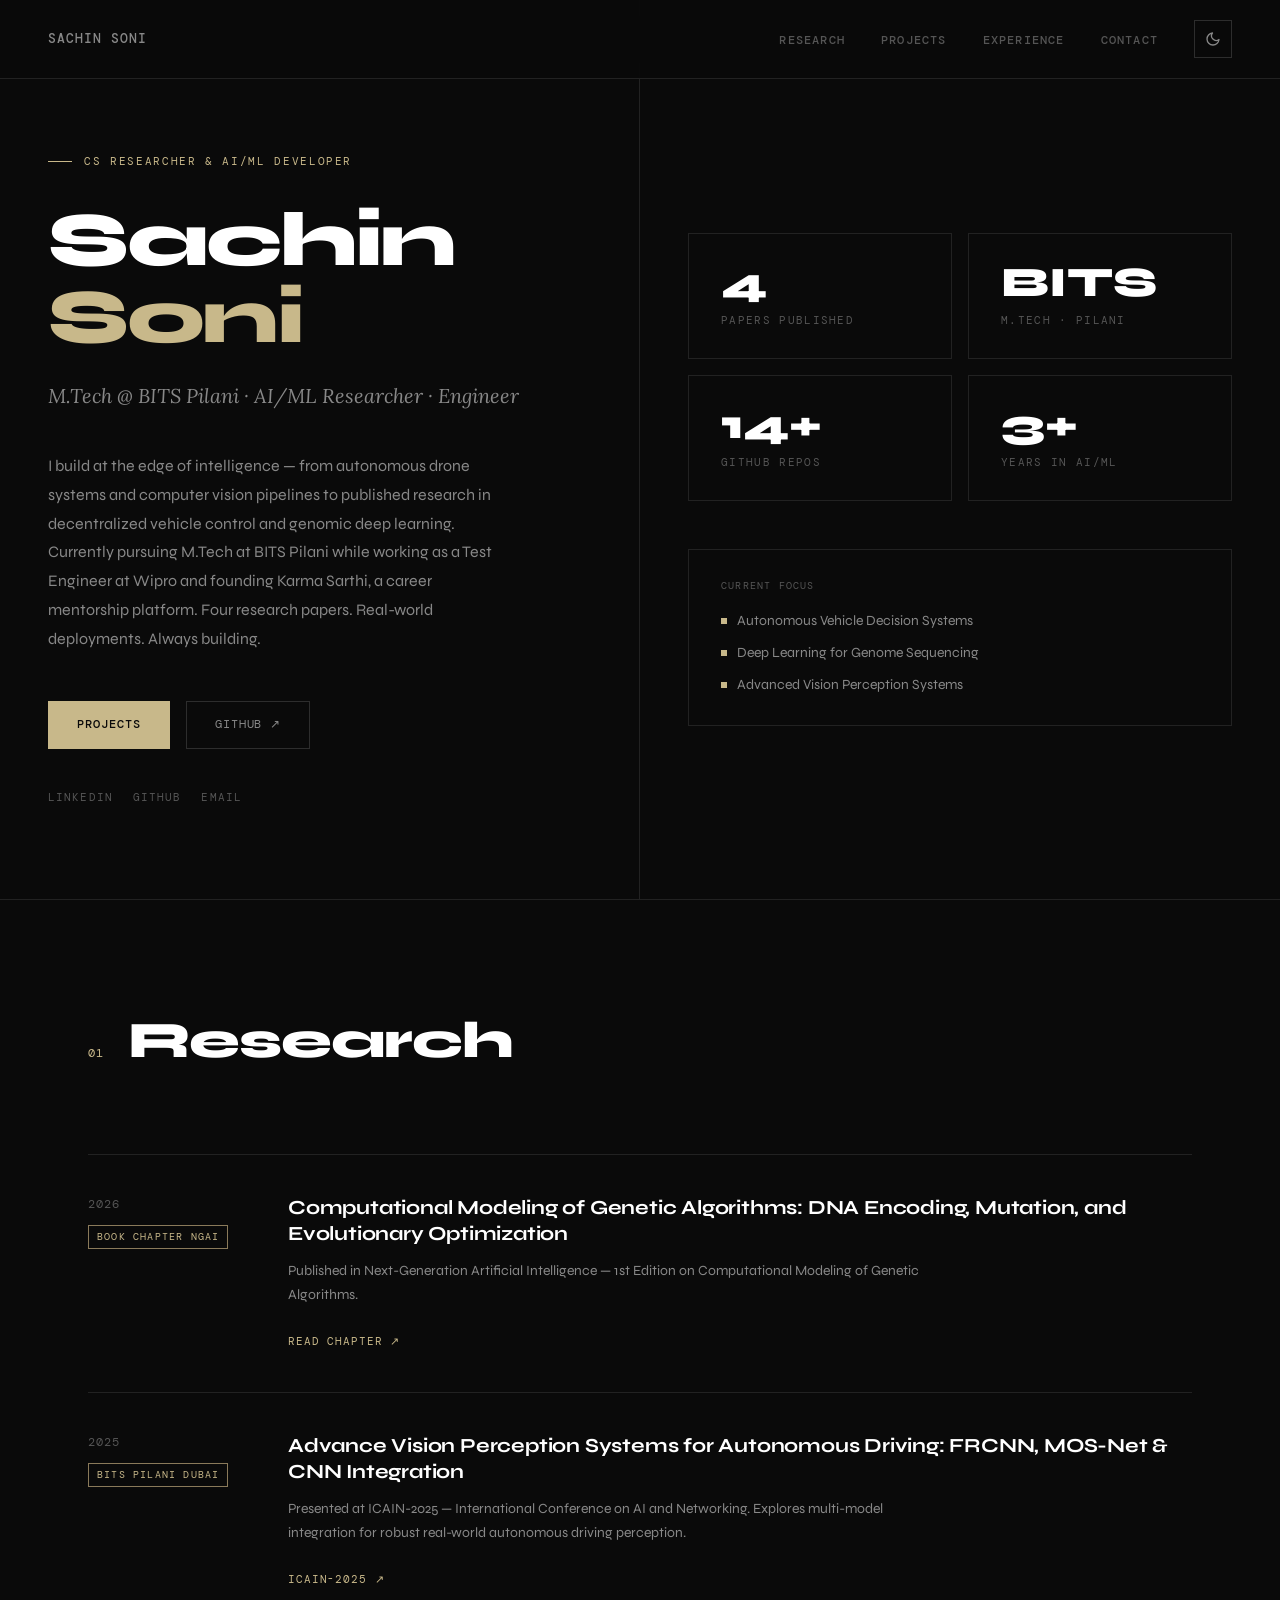
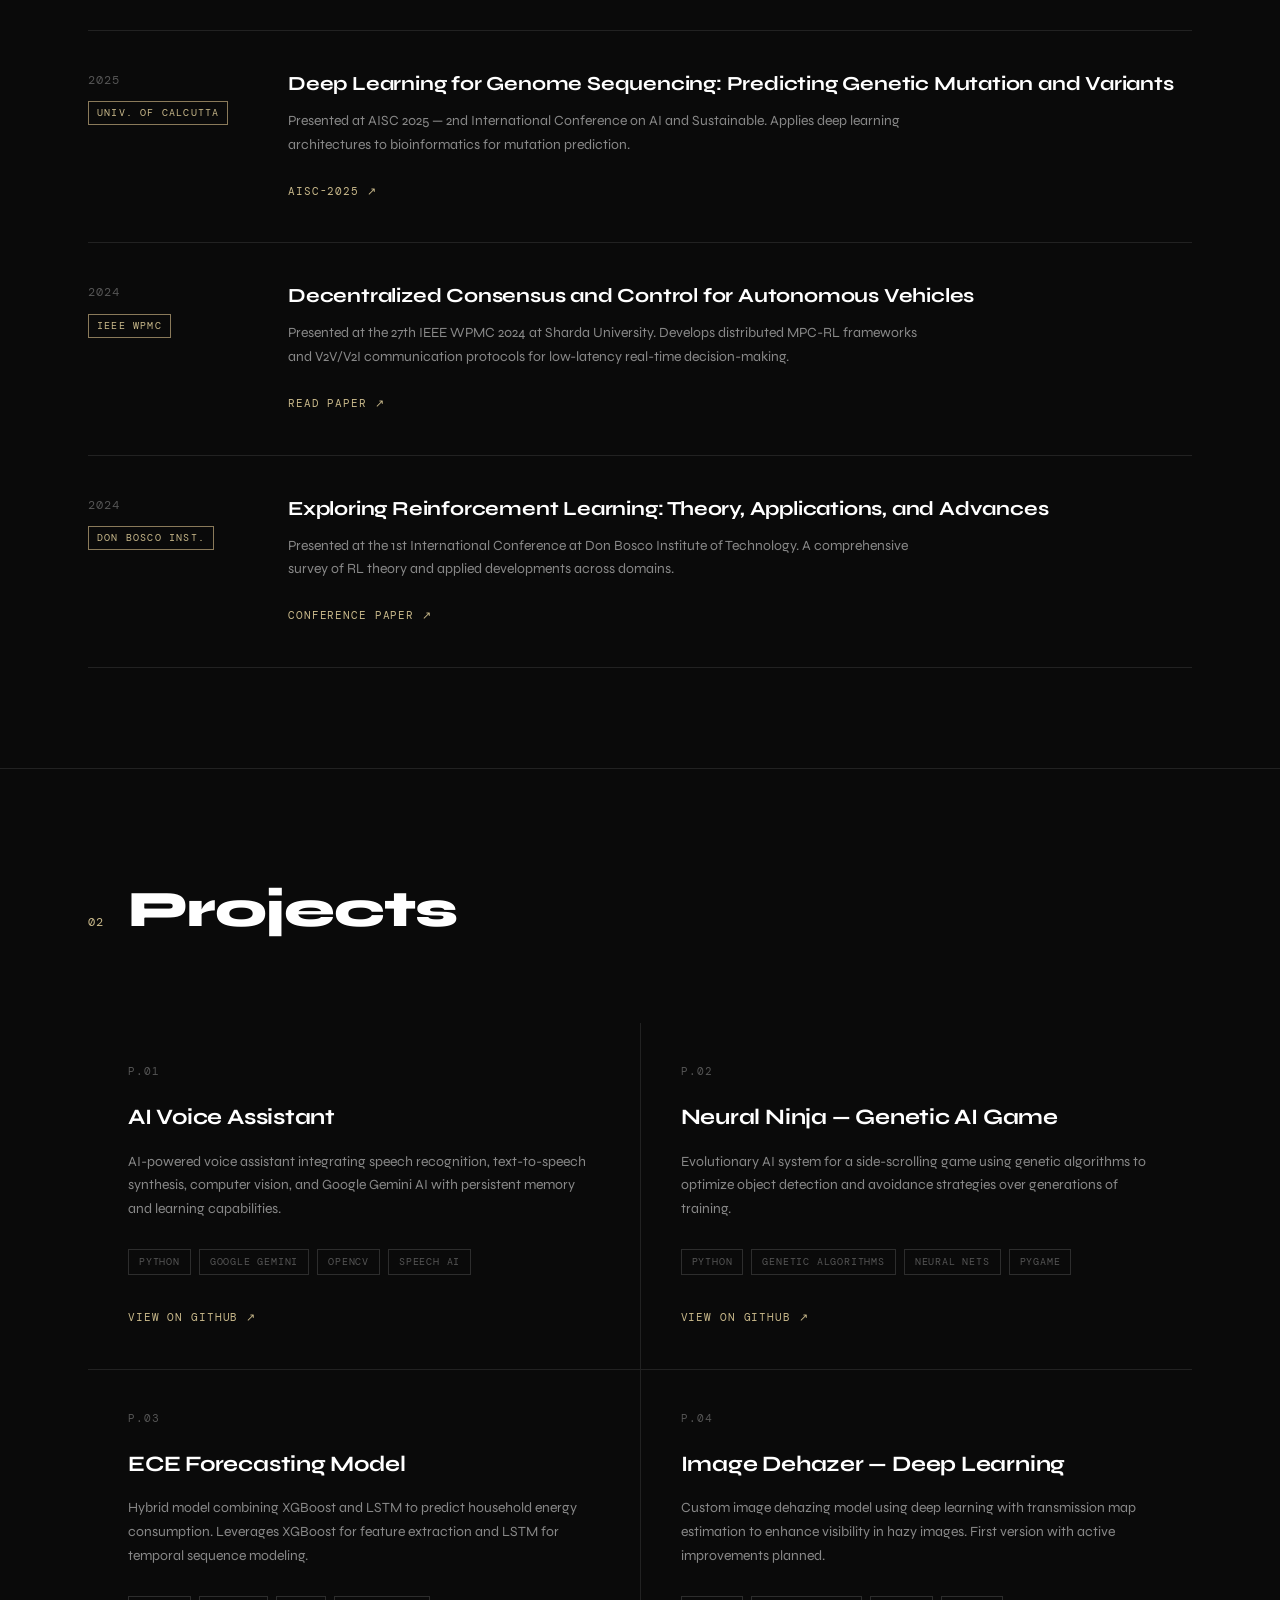
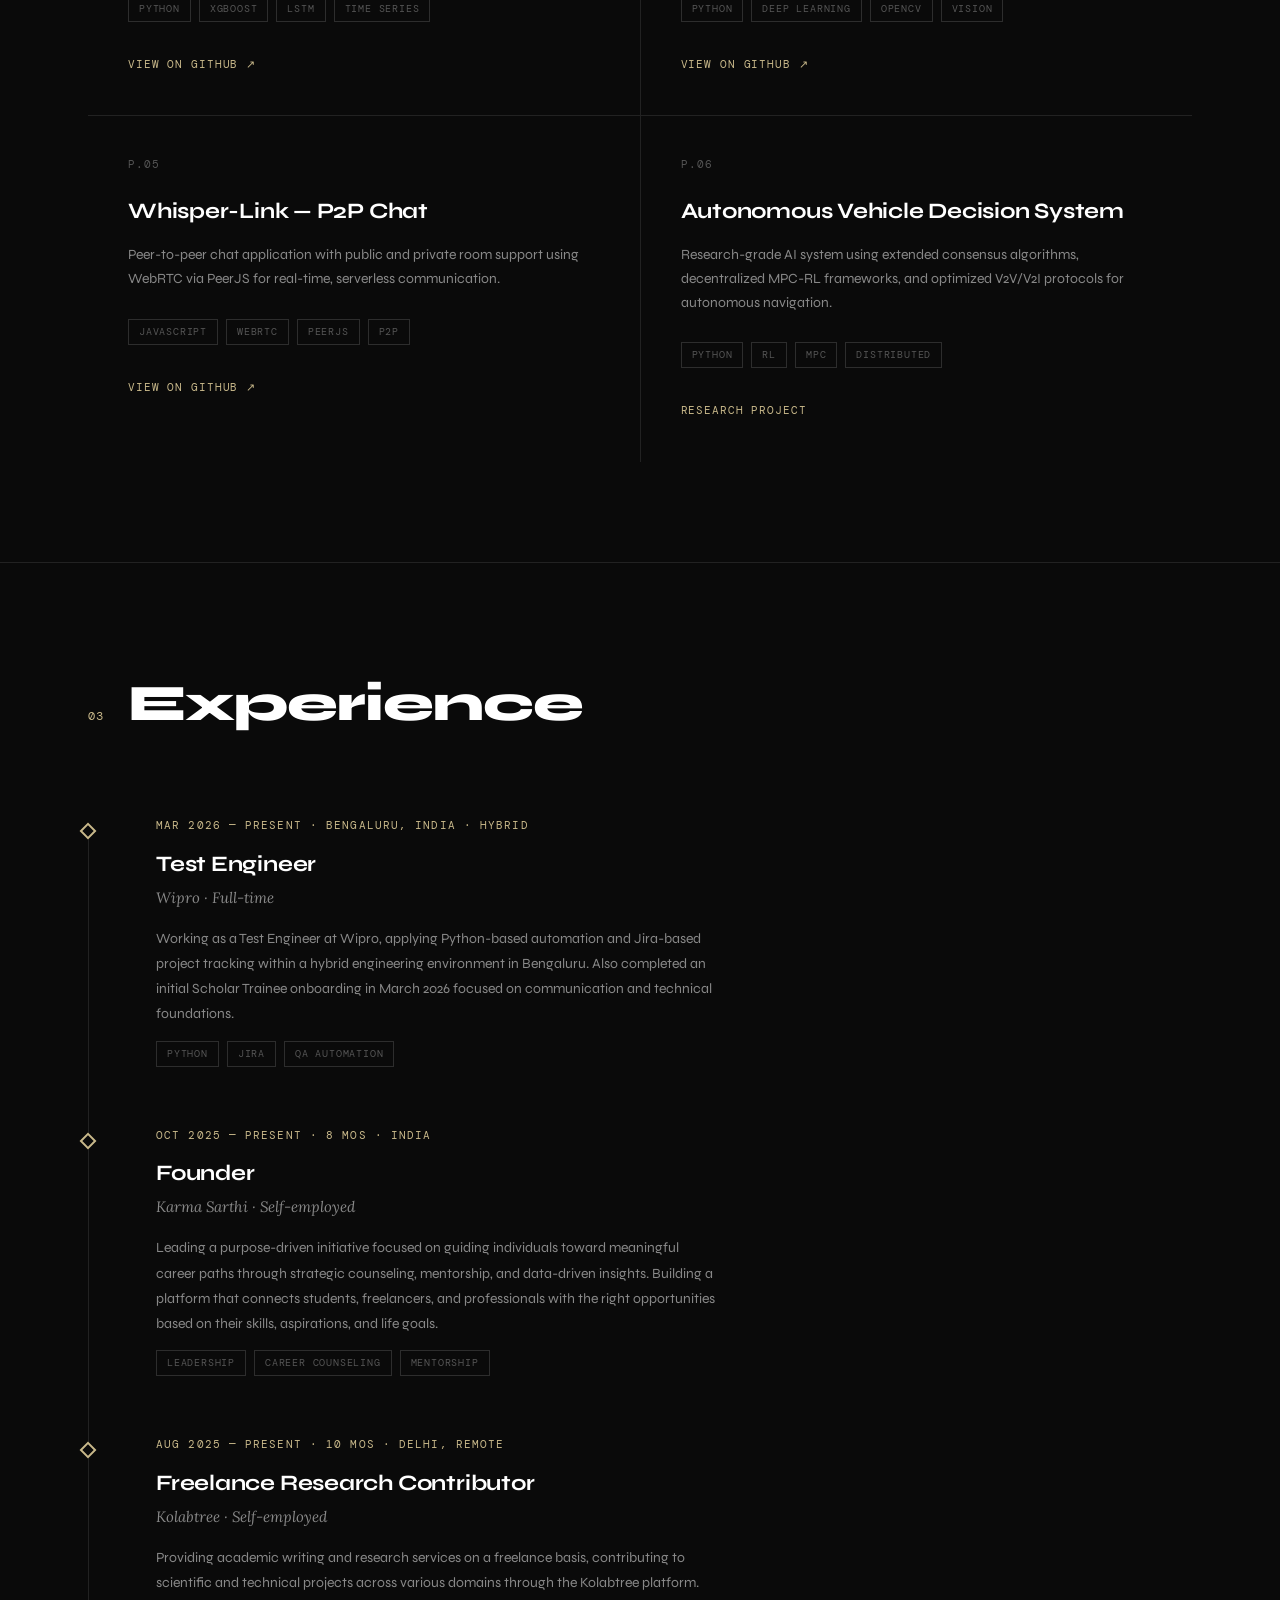
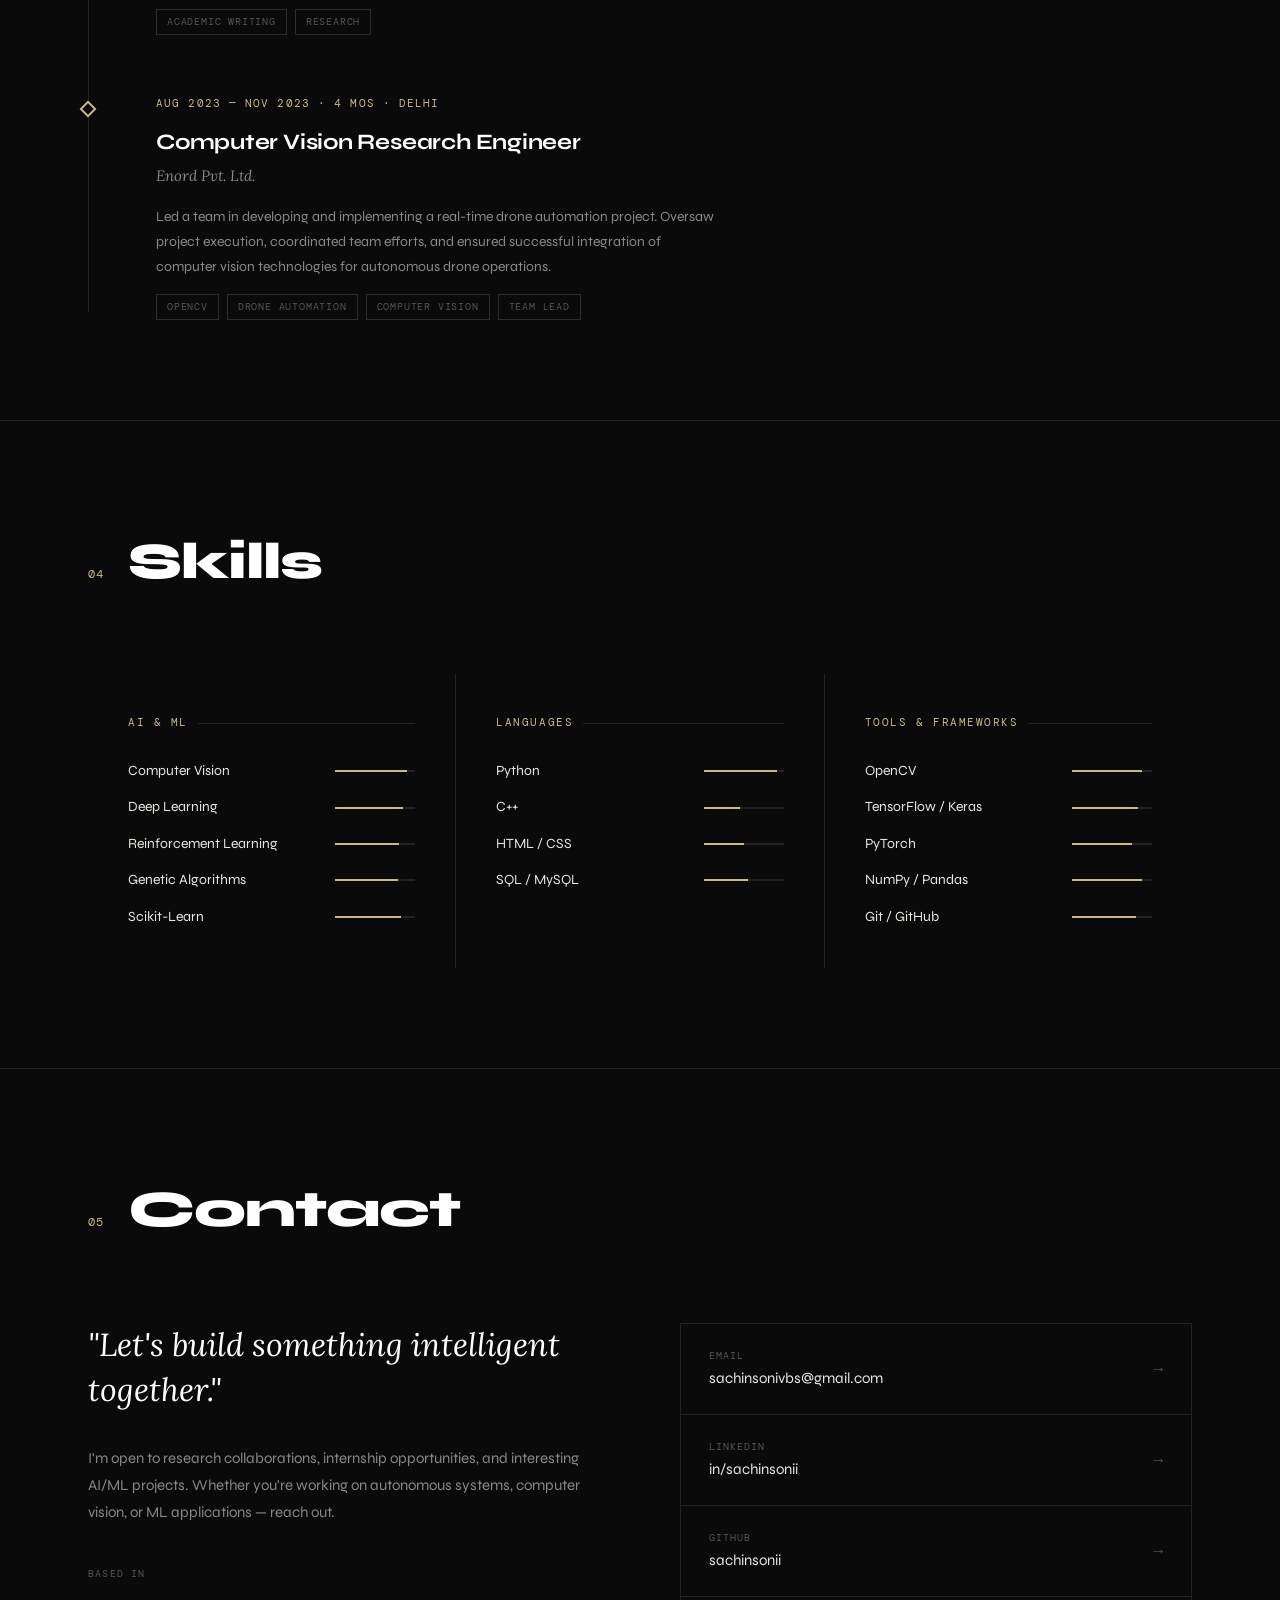
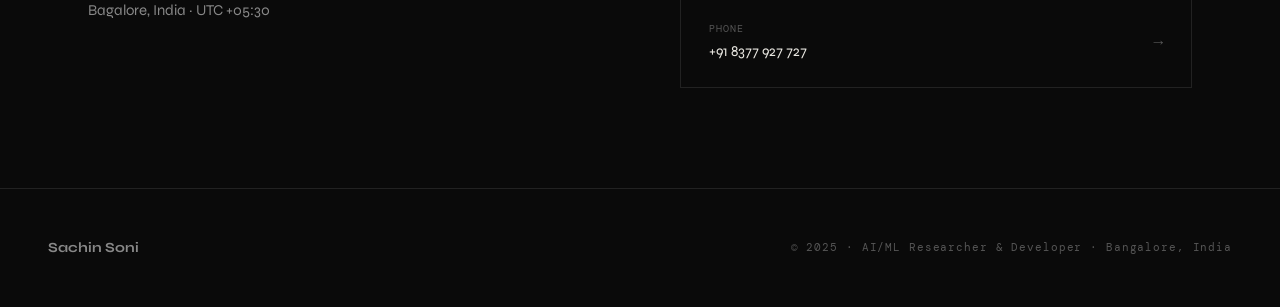
==== commit d59891c0: "Adjust skill proficiency percentages in index.html Updated skill proficiency percentages for C++, HT" ====
--- a/index.html
+++ b/index.html
@@ -319,10 +319,9 @@
         <div class="skill-group-title">Languages</div>
         <div class="skill-list">
           <div class="skill-item"><span class="skill-name">Python</span><div class="skill-bar"><div class="skill-fill" style="width:92%"></div></div></div>
-          <div class="skill-item"><span class="skill-name">C++</span><div class="skill-bar"><div class="skill-fill" style="width:65%"></div></div></div>
-          <div class="skill-item"><span class="skill-name">JavaScript</span><div class="skill-bar"><div class="skill-fill" style="width:70%"></div></div></div>
-          <div class="skill-item"><span class="skill-name">HTML / CSS</span><div class="skill-bar"><div class="skill-fill" style="width:75%"></div></div></div>
-          <div class="skill-item"><span class="skill-name">SQL / MySQL</span><div class="skill-bar"><div class="skill-fill" style="width:68%"></div></div></div>
+          <div class="skill-item"><span class="skill-name">C++</span><div class="skill-bar"><div class="skill-fill" style="width:45%"></div></div></div>
+          <div class="skill-item"><span class="skill-name">HTML / CSS</span><div class="skill-bar"><div class="skill-fill" style="width:50%"></div></div></div>
+          <div class="skill-item"><span class="skill-name">SQL / MySQL</span><div class="skill-bar"><div class="skill-fill" style="width:55%"></div></div></div>
         </div>
       </div>
       <div class="skill-group">
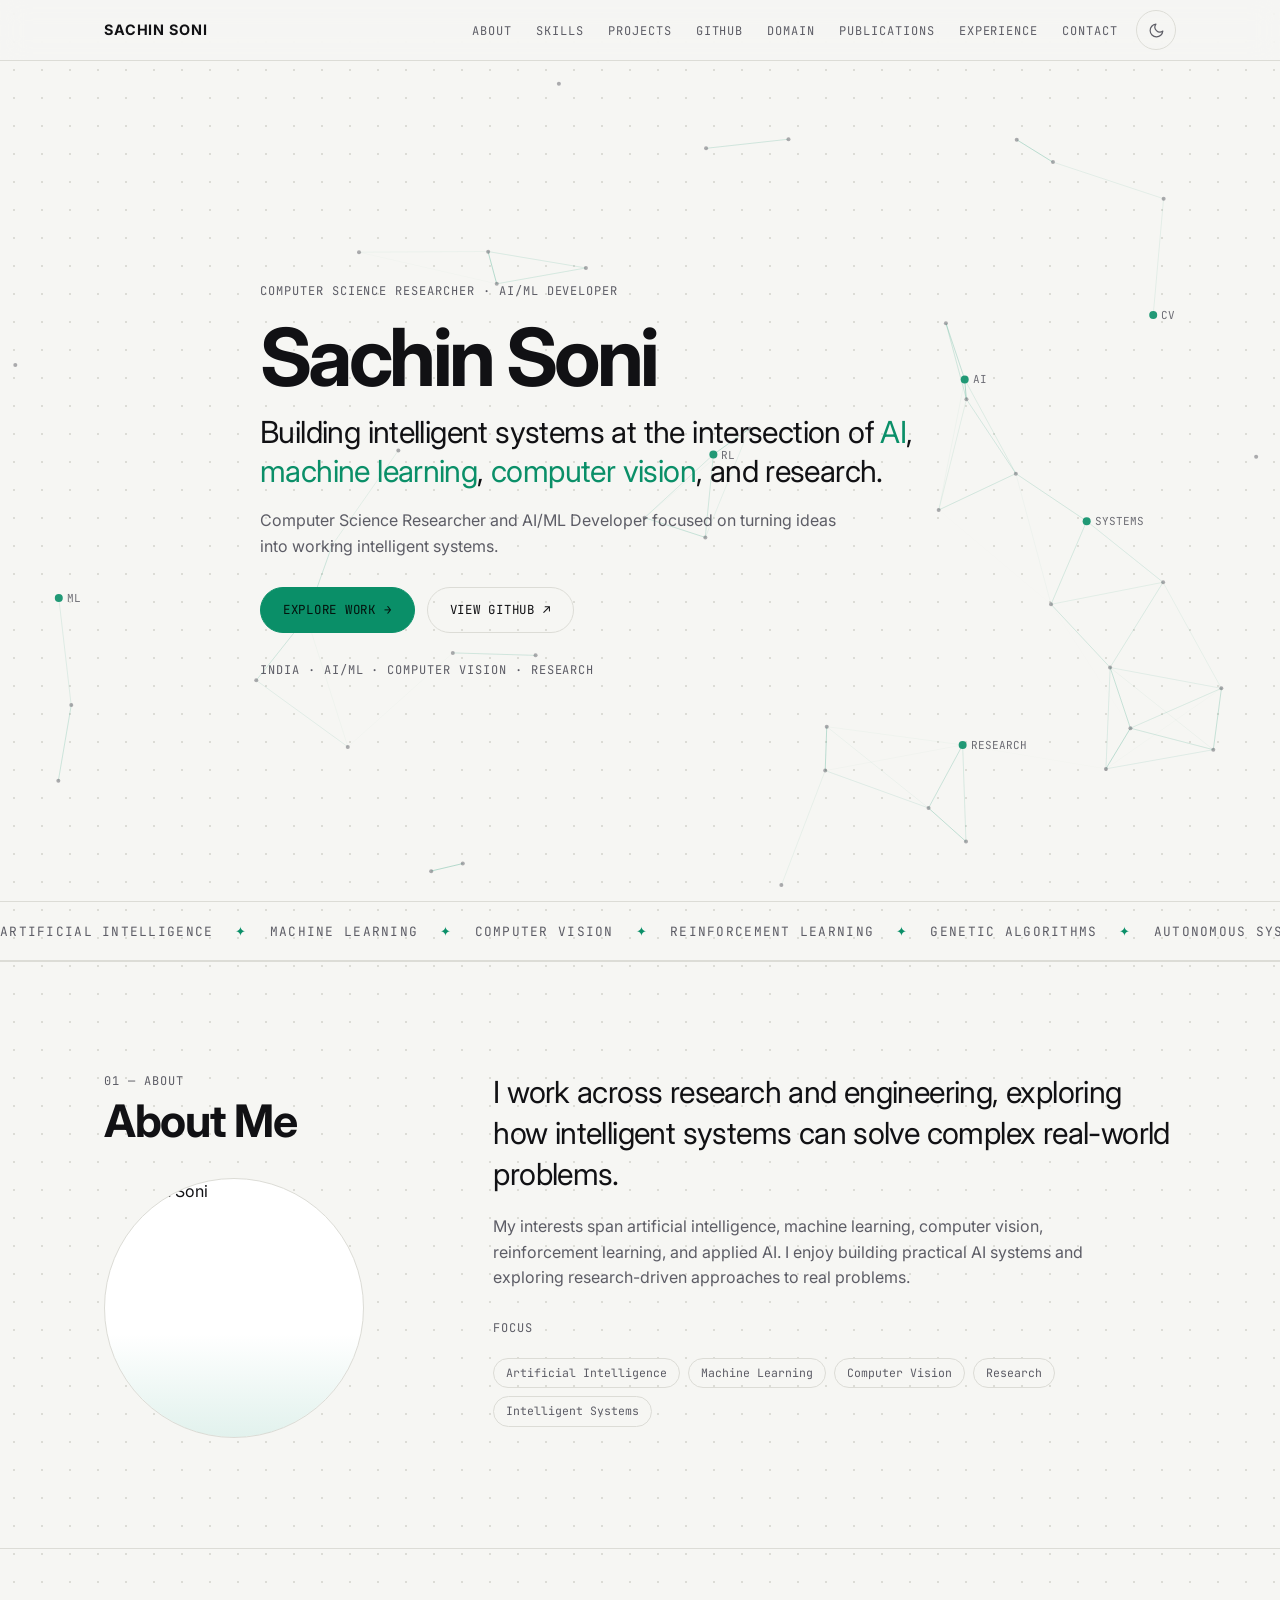
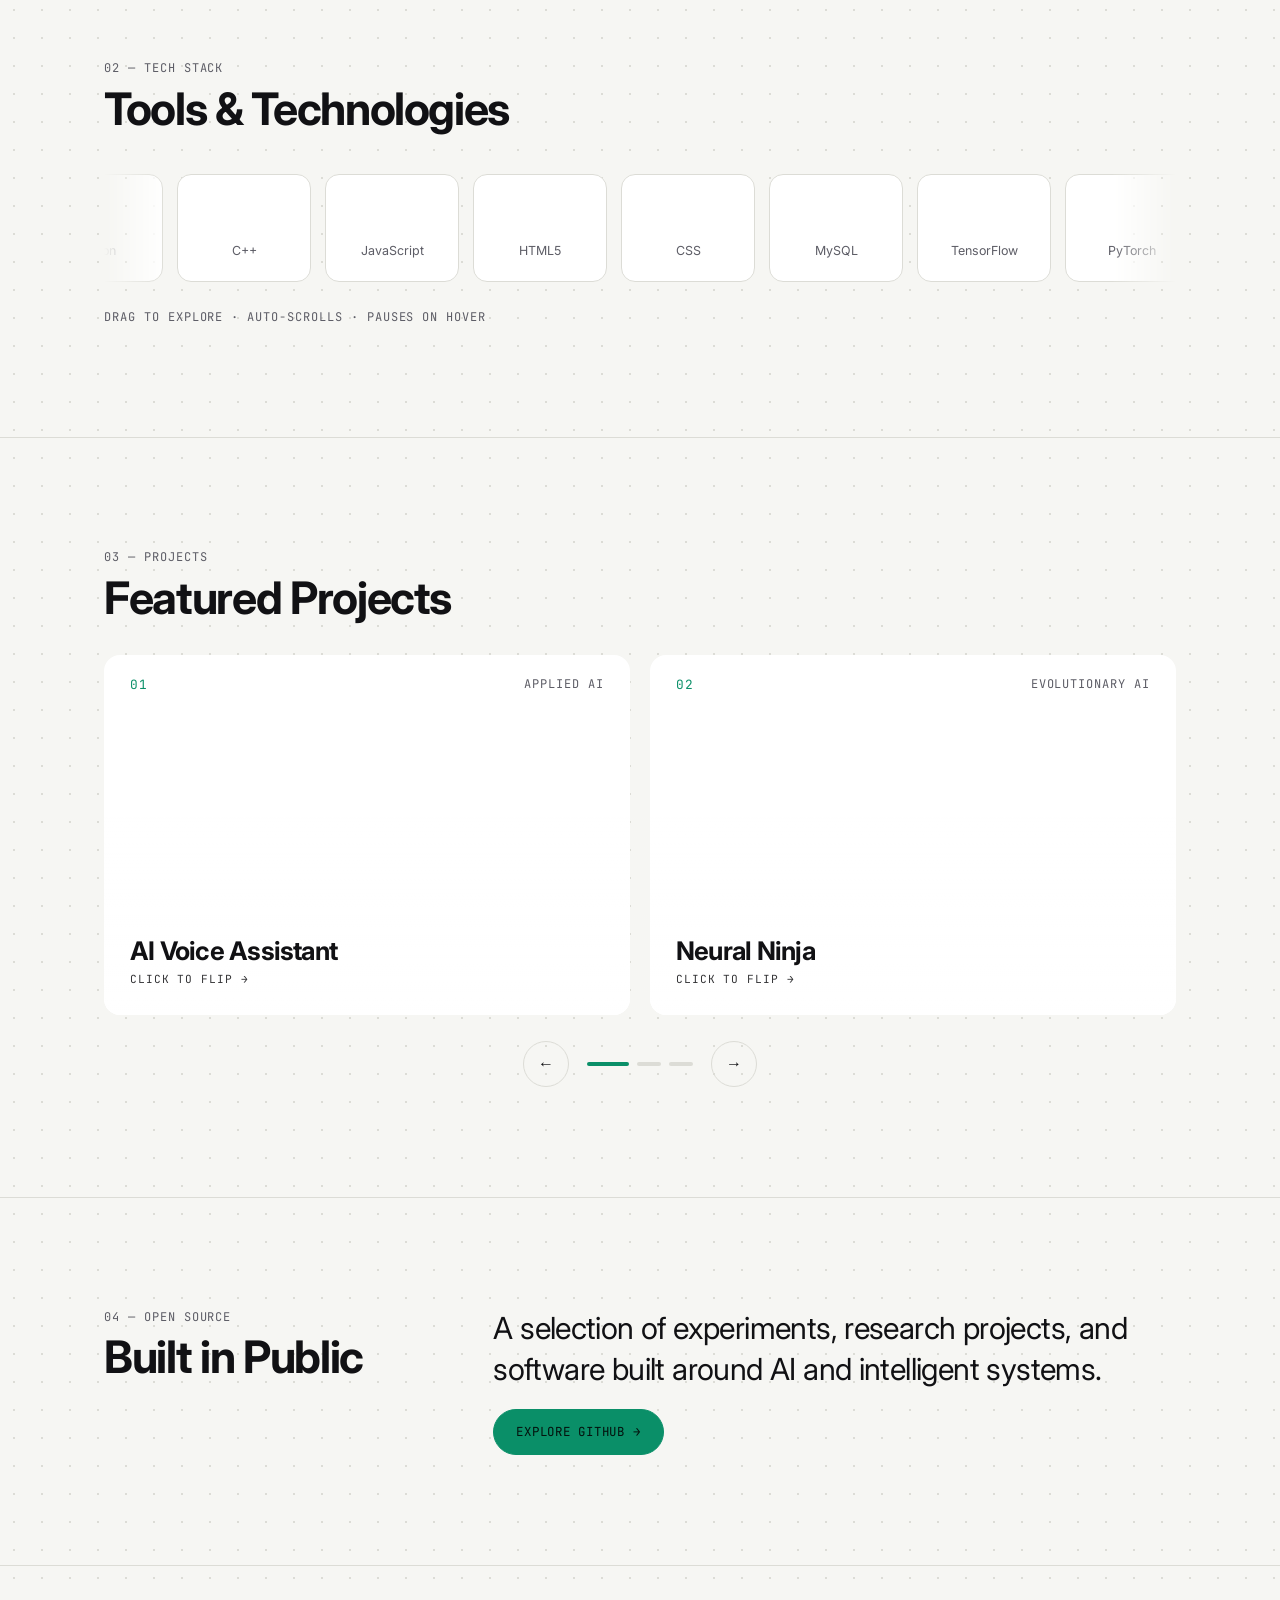
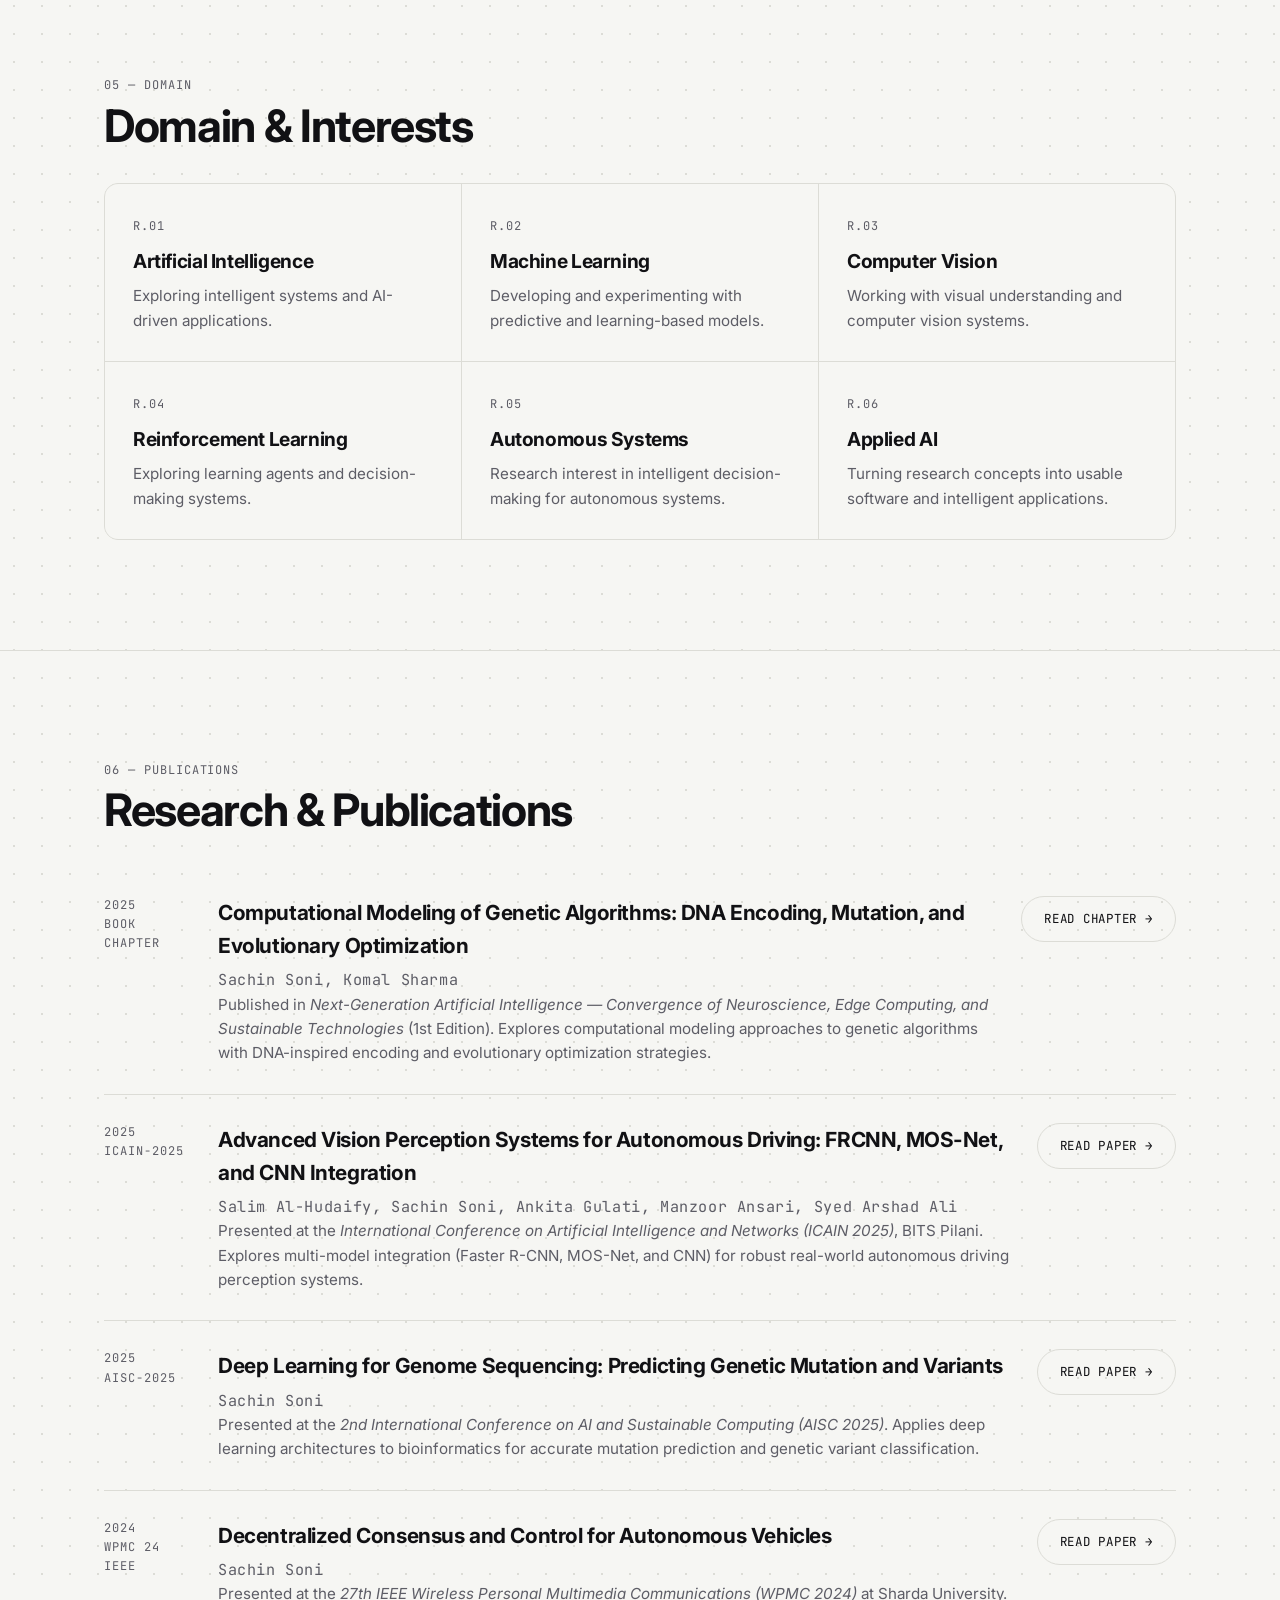
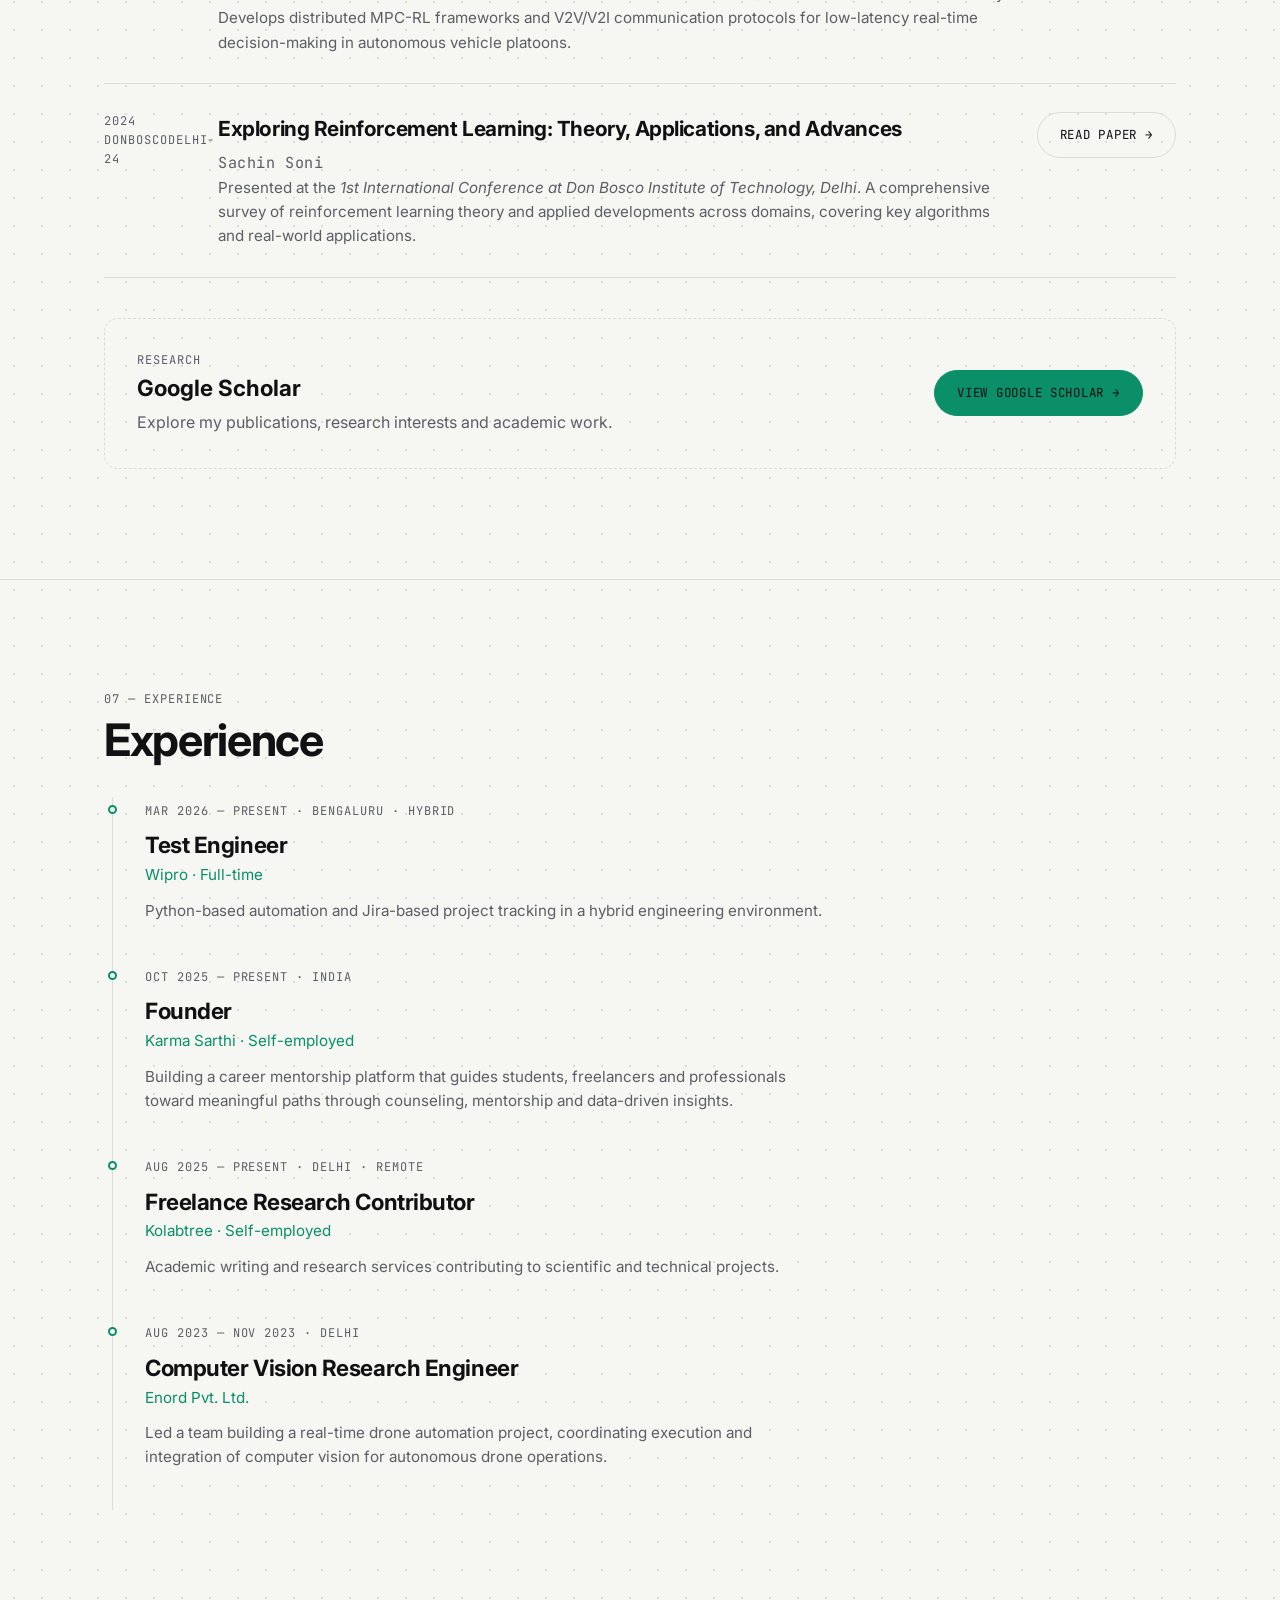
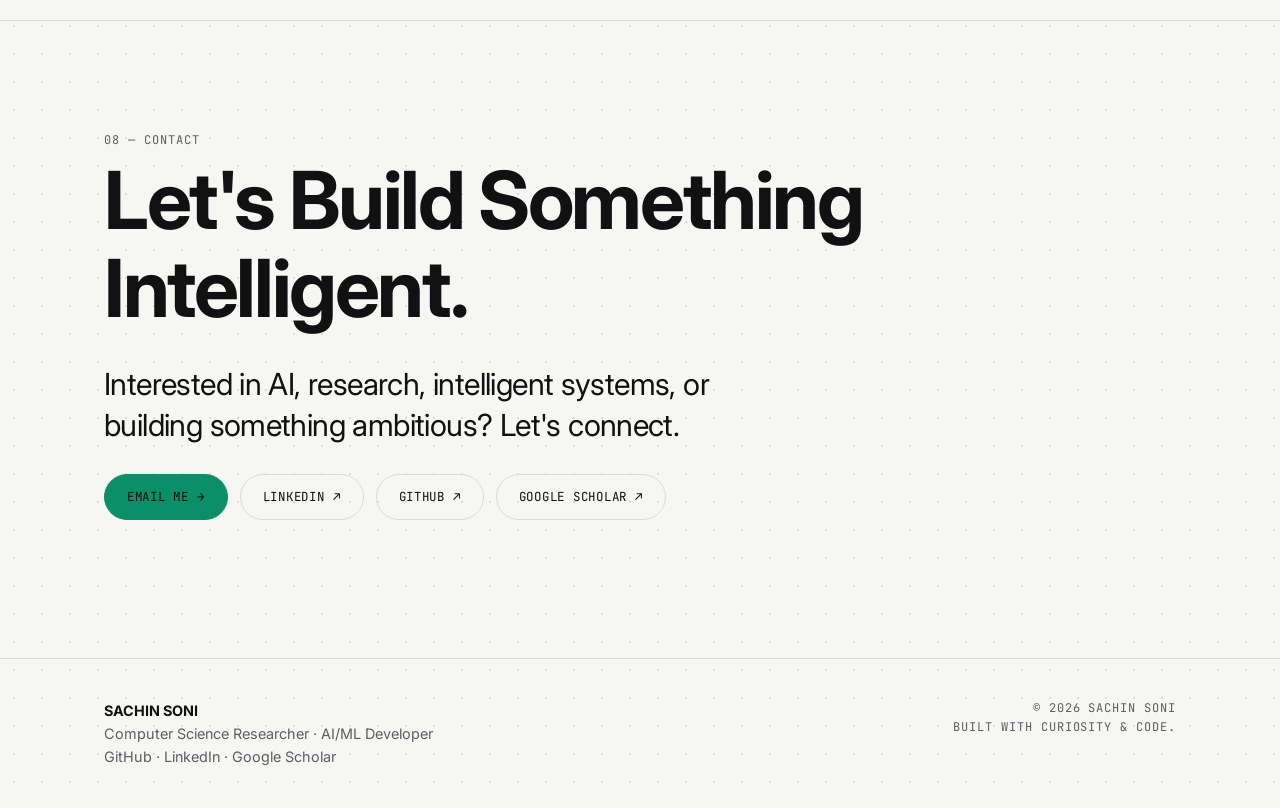
==== commit e80ce92f: "Add files via upload" ====
--- a/index.html
+++ b/index.html
@@ -1,403 +1,367 @@
-<!DOCTYPE html>
-<html lang="en">
-<head>
-<meta charset="UTF-8"/>
-<meta name="viewport" content="width=device-width, initial-scale=1.0"/>
-<title>Sachin Soni — AI/ML Researcher & Developer</title>
-<link rel="icon" href="logo.png" type="image/png">
-<link rel="preconnect" href="https://fonts.googleapis.com"/>
-<link rel="preconnect" href="https://fonts.gstatic.com" crossorigin/>
-<link href="https://fonts.googleapis.com/css2?family=Syne:wght@400;500;600;700;800&family=DM+Mono:wght@300;400;500&family=Lora:ital,wght@0,400;0,500;1,400&display=swap" rel="stylesheet"/>
-<link rel="stylesheet" href="styles.css"/>
-</head>
-<body>
-
-<!-- NAV -->
-<nav>
-  <a href="#" class="nav-logo">Sachin Soni</a>
-
-  <button class="hamburger" id="hamburgerBtn" aria-label="Menu">
-    <svg viewBox="0 0 24 24" stroke="currentColor" stroke-linecap="round" stroke-linejoin="round">
-      <line x1="3" y1="12" x2="21" y2="12"></line>
-      <line x1="3" y1="6" x2="21" y2="6"></line>
-      <line x1="3" y1="18" x2="21" y2="18"></line>
-    </svg>
-  </button>
-
-  <ul class="nav-links" id="navLinks">
-    <li><a href="#research">Research</a></li>
-    <li><a href="#projects">Projects</a></li>
-    <li><a href="#experience">Experience</a></li>
-    <li><a href="#contact">Contact</a></li>
-    <li>
-      <button class="theme-toggle" id="themeToggle" aria-label="Toggle theme">
-        <!-- Moon icon (shown in dark mode) -->
-        <svg class="icon-moon" viewBox="0 0 24 24" fill="none" stroke="currentColor" stroke-width="2" stroke-linecap="round" stroke-linejoin="round" style="color:var(--text-muted)">
-          <path d="M21 12.79A9 9 0 1 1 11.21 3 7 7 0 0 0 21 12.79z"/>
-        </svg>
-        <!-- Sun icon (shown in light mode) -->
-        <svg class="icon-sun" viewBox="0 0 24 24" fill="none" stroke="currentColor" stroke-width="2" stroke-linecap="round" stroke-linejoin="round" style="color:var(--text-muted)">
-          <circle cx="12" cy="12" r="5"/>
-          <line x1="12" y1="1" x2="12" y2="3"/>
-          <line x1="12" y1="21" x2="12" y2="23"/>
-          <line x1="4.22" y1="4.22" x2="5.64" y2="5.64"/>
-          <line x1="18.36" y1="18.36" x2="19.78" y2="19.78"/>
-          <line x1="1" y1="12" x2="3" y2="12"/>
-          <line x1="21" y1="12" x2="23" y2="12"/>
-          <line x1="4.22" y1="19.78" x2="5.64" y2="18.36"/>
-          <line x1="18.36" y1="5.64" x2="19.78" y2="4.22"/>
-        </svg>
-      </button>
-    </li>
-  </ul>
-</nav>
-
-<!-- HERO -->
-<section class="hero">
-  <div class="hero-left">
-    <div class="hero-tag fade-up delay-1">CS Researcher & AI/ML Developer</div>
-    <h1 class="hero-name fade-up delay-2">Sachin<br/><span>Soni</span></h1>
-    <p class="hero-title fade-up delay-3">M.Tech @ BITS Pilani · AI/ML Researcher · Engineer</p>
-    <p class="hero-bio fade-up delay-4">
-      I build at the edge of intelligence — from autonomous drone systems and computer vision pipelines to published research in decentralized vehicle control and genomic deep learning. Currently pursuing M.Tech at BITS Pilani while working as a Test Engineer at Wipro and founding Karma Sarthi, a career mentorship platform. Four research papers. Real-world deployments. Always building.
-    </p>
-    <div class="hero-actions fade-up delay-5">
-      <a href="#projects" class="btn-primary">Projects</a>
-      <a href="https://github.com/sachinsonii" target="_blank" class="btn-ghost">GitHub ↗</a>
-    </div>
-    <div class="hero-socials fade-up delay-5">
-      <a href="https://linkedin.com/in/sachinsonii" target="_blank" class="social-link">LinkedIn</a>
-      <a href="https://github.com/sachinsonii" target="_blank" class="social-link">GitHub</a>
-      <a href="mailto:sachinsonivbs@gmail.com" class="social-link">Email</a>
-    </div>
-  </div>
-
-  <div class="hero-right fade-up delay-3">
-    <div style="display:grid; grid-template-columns:1fr 1fr; gap:16px;">
-      <div class="stat-block">
-        <div class="stat-num">4</div>
-        <div class="stat-label">Papers Published</div>
-      </div>
-      <div class="stat-block">
-        <div class="stat-num">BITS</div>
-        <div class="stat-label">M.Tech · Pilani</div>
-      </div>
-      <div class="stat-block">
-        <div class="stat-num">14+</div>
-        <div class="stat-label">GitHub Repos</div>
-      </div>
-      <div class="stat-block">
-        <div class="stat-num">3+</div>
-        <div class="stat-label">Years in AI/ML</div>
-      </div>
-    </div>
-
-    <div style="padding: 28px 32px; border: 1px solid var(--border); margin-top: 8px;">
-      <div style="font-family: var(--mono); font-size: 10px; color: var(--text-dim); letter-spacing: 0.12em; text-transform: uppercase; margin-bottom: 16px;">Current Focus</div>
-      <div style="display: flex; flex-direction: column; gap: 10px;">
-        <div style="display: flex; align-items: center; gap: 10px; font-size: 14px; color: var(--text-muted);">
-          <span style="width: 6px; height: 6px; background: var(--accent); display: inline-block; flex-shrink: 0;"></span>
-          Autonomous Vehicle Decision Systems
-        </div>
-        <div style="display: flex; align-items: center; gap: 10px; font-size: 14px; color: var(--text-muted);">
-          <span style="width: 6px; height: 6px; background: var(--accent); display: inline-block; flex-shrink: 0;"></span>
-          Deep Learning for Genome Sequencing
-        </div>
-        <div style="display: flex; align-items: center; gap: 10px; font-size: 14px; color: var(--text-muted);">
-          <span style="width: 6px; height: 6px; background: var(--accent); display: inline-block; flex-shrink: 0;"></span>
-          Advanced Vision Perception Systems
-        </div>
-      </div>
-    </div>
-  </div>
-</section>
-
-<!-- RESEARCH -->
-<section id="research">
-  <div class="section-inner">
-    <div class="section-header">
-      <span class="section-number">01</span>
-      <h2 class="section-title">Research</h2>
-    </div>
-    <div class="research-grid">
-      <div class="paper-item">
-        <div class="paper-meta">
-          <div class="paper-year">2026</div>
-          <div class="paper-venue">Book Chapter NGAI</div>
-        </div>
-        <div class="paper-content">
-          <h3 class="paper-title">Computational Modeling of Genetic Algorithms: DNA Encoding, Mutation, and Evolutionary Optimization</h3>
-          <p class="paper-desc">Published in Next-Generation Artificial Intelligence — 1st Edition on Computational Modeling of Genetic Algorithms.</p>
-          <a href="https://www.routledge.com/Next-Generation-Artificial-Intelligence-Convergence-of-Neuroscience-Edge-Computing-and-Sustainable-Technologies/Ansari-Ali-Alam/p/book/9781041165460" target="_blank" class="paper-link">Read Chapter ↗</a>
-        </div>
-      </div>
-      <div class="paper-item">
-        <div class="paper-meta">
-          <div class="paper-year">2025</div>
-          <div class="paper-venue">BITS Pilani Dubai</div>
-        </div>
-        <div class="paper-content">
-          <h3 class="paper-title">Advance Vision Perception Systems for Autonomous Driving: FRCNN, MOS-Net & CNN Integration</h3>
-          <p class="paper-desc">Presented at ICAIN-2025 — International Conference on AI and Networking. Explores multi-model integration for robust real-world autonomous driving perception.</p>
-          <span class="paper-link">ICAIN-2025 ↗</span>
-        </div>
-      </div>
-      <div class="paper-item">
-        <div class="paper-meta">
-          <div class="paper-year">2025</div>
-          <div class="paper-venue">Univ. of Calcutta</div>
-        </div>
-        <div class="paper-content">
-          <h3 class="paper-title">Deep Learning for Genome Sequencing: Predicting Genetic Mutation and Variants</h3>
-          <p class="paper-desc">Presented at AISC 2025 — 2nd International Conference on AI and Sustainable. Applies deep learning architectures to bioinformatics for mutation prediction.</p>
-          <span class="paper-link">AISC-2025 ↗</span>
-        </div>
-      </div>
-      <div class="paper-item">
-        <div class="paper-meta">
-          <div class="paper-year">2024</div>
-          <div class="paper-venue">IEEE WPMC</div>
-        </div>
-        <div class="paper-content">
-          <h3 class="paper-title">Decentralized Consensus and Control for Autonomous Vehicles</h3>
-          <p class="paper-desc">Presented at the 27th IEEE WPMC 2024 at Sharda University. Develops distributed MPC-RL frameworks and V2V/V2I communication protocols for low-latency real-time decision-making.</p>
-          <a href="https://doi.org/10.36227/techrxiv.174888496.68919781/v1" target="_blank" class="paper-link">Read Paper ↗</a>
-        </div>
-      </div>
-      <div class="paper-item">
-        <div class="paper-meta">
-          <div class="paper-year">2024</div>
-          <div class="paper-venue">Don Bosco Inst.</div>
-        </div>
-        <div class="paper-content">
-          <h3 class="paper-title">Exploring Reinforcement Learning: Theory, Applications, and Advances</h3>
-          <p class="paper-desc">Presented at the 1st International Conference at Don Bosco Institute of Technology. A comprehensive survey of RL theory and applied developments across domains.</p>
-          <span class="paper-link">Conference Paper ↗</span>
-        </div>
-      </div>
-    </div>
-  </div>
-</section>
-
-<!-- PROJECTS -->
-<section id="projects">
-  <div class="section-inner">
-    <div class="section-header">
-      <span class="section-number">02</span>
-      <h2 class="section-title">Projects</h2>
-    </div>
-    <div class="projects-grid">
-      <div class="project-card">
-        <div class="project-num">P.01</div>
-        <h3 class="project-title">AI Voice Assistant</h3>
-        <p class="project-desc">AI-powered voice assistant integrating speech recognition, text-to-speech synthesis, computer vision, and Google Gemini AI with persistent memory and learning capabilities.</p>
-        <div class="project-tags">
-          <span class="tag">Python</span><span class="tag">Google Gemini</span><span class="tag">OpenCV</span><span class="tag">Speech AI</span>
-        </div>
-        <a href="https://github.com/sachinsonii/AI_Voice_Assistant" target="_blank" class="project-link">View on GitHub ↗</a>
-      </div>
-      <div class="project-card">
-        <div class="project-num">P.02</div>
-        <h3 class="project-title">Neural Ninja — Genetic AI Game</h3>
-        <p class="project-desc">Evolutionary AI system for a side-scrolling game using genetic algorithms to optimize object detection and avoidance strategies over generations of training.</p>
-        <div class="project-tags">
-          <span class="tag">Python</span><span class="tag">Genetic Algorithms</span><span class="tag">Neural Nets</span><span class="tag">Pygame</span>
-        </div>
-        <a href="https://github.com/sachinsonii/Neural_Ninja" target="_blank" class="project-link">View on GitHub ↗</a>
-      </div>
-      <div class="project-card">
-        <div class="project-num">P.03</div>
-        <h3 class="project-title">ECE Forecasting Model</h3>
-        <p class="project-desc">Hybrid model combining XGBoost and LSTM to predict household energy consumption. Leverages XGBoost for feature extraction and LSTM for temporal sequence modeling.</p>
-        <div class="project-tags">
-          <span class="tag">Python</span><span class="tag">XGBoost</span><span class="tag">LSTM</span><span class="tag">Time Series</span>
-        </div>
-        <a href="https://github.com/sachinsonii/Energy_Consumption_Forecast_Ensemble" target="_blank" class="project-link">View on GitHub ↗</a>
-      </div>
-      <div class="project-card">
-        <div class="project-num">P.04</div>
-        <h3 class="project-title">Image Dehazer — Deep Learning</h3>
-        <p class="project-desc">Custom image dehazing model using deep learning with transmission map estimation to enhance visibility in hazy images. First version with active improvements planned.</p>
-        <div class="project-tags">
-          <span class="tag">Python</span><span class="tag">Deep Learning</span><span class="tag">OpenCV</span><span class="tag">Vision</span>
-        </div>
-        <a href="https://github.com/sachinsonii" target="_blank" class="project-link">View on GitHub ↗</a>
-      </div>
-      <div class="project-card">
-        <div class="project-num">P.05</div>
-        <h3 class="project-title">Whisper-Link — P2P Chat</h3>
-        <p class="project-desc">Peer-to-peer chat application with public and private room support using WebRTC via PeerJS for real-time, serverless communication.</p>
-        <div class="project-tags">
-          <span class="tag">JavaScript</span><span class="tag">WebRTC</span><span class="tag">PeerJS</span><span class="tag">P2P</span>
-        </div>
-        <a href="https://github.com/sachinsonii/Whisper-Link" target="_blank" class="project-link">View on GitHub ↗</a>
-      </div>
-      <div class="project-card">
-        <div class="project-num">P.06</div>
-        <h3 class="project-title">Autonomous Vehicle Decision System</h3>
-        <p class="project-desc">Research-grade AI system using extended consensus algorithms, decentralized MPC-RL frameworks, and optimized V2V/V2I protocols for autonomous navigation.</p>
-        <div class="project-tags">
-          <span class="tag">Python</span><span class="tag">RL</span><span class="tag">MPC</span><span class="tag">Distributed</span>
-        </div>
-        <span class="project-link">Research Project</span>
-      </div>
-    </div>
-  </div>
-</section>
-
-<!-- EXPERIENCE -->
-<section id="experience">
-  <div class="section-inner">
-    <div class="section-header">
-      <span class="section-number">03</span>
-      <h2 class="section-title">Experience</h2>
-    </div>
-    <div class="timeline">
-      <div class="timeline-item">
-        <div class="timeline-dot"></div>
-        <div class="timeline-period">Mar 2026 — Present · Bengaluru, India · Hybrid</div>
-        <div class="timeline-role">Test Engineer</div>
-        <div class="timeline-org">Wipro · Full-time</div>
-        <p class="timeline-desc">Working as a Test Engineer at Wipro, applying Python-based automation and Jira-based project tracking within a hybrid engineering environment in Bengaluru. Also completed an initial Scholar Trainee onboarding in March 2026 focused on communication and technical foundations.</p>
-        <div style="display:flex; gap:8px; margin-top:14px; flex-wrap:wrap;">
-          <span class="tag">Python</span><span class="tag">Jira</span><span class="tag">QA Automation</span>
-        </div>
-      </div>
-      <div class="timeline-item">
-        <div class="timeline-dot"></div>
-        <div class="timeline-period">Oct 2025 — Present · 8 mos · India</div>
-        <div class="timeline-role">Founder</div>
-        <div class="timeline-org">Karma Sarthi · Self-employed</div>
-        <p class="timeline-desc">Leading a purpose-driven initiative focused on guiding individuals toward meaningful career paths through strategic counseling, mentorship, and data-driven insights. Building a platform that connects students, freelancers, and professionals with the right opportunities based on their skills, aspirations, and life goals.</p>
-        <div style="display:flex; gap:8px; margin-top:14px; flex-wrap:wrap;">
-          <span class="tag">Leadership</span><span class="tag">Career Counseling</span><span class="tag">Mentorship</span>
-        </div>
-      </div>
-      <div class="timeline-item">
-        <div class="timeline-dot"></div>
-        <div class="timeline-period">Aug 2025 — Present · 10 mos · Delhi, Remote</div>
-        <div class="timeline-role">Freelance Research Contributor</div>
-        <div class="timeline-org">Kolabtree · Self-employed</div>
-        <p class="timeline-desc">Providing academic writing and research services on a freelance basis, contributing to scientific and technical projects across various domains through the Kolabtree platform.</p>
-        <div style="display:flex; gap:8px; margin-top:14px; flex-wrap:wrap;">
-          <span class="tag">Academic Writing</span><span class="tag">Research</span>
-        </div>
-      </div>
-      <div class="timeline-item">
-        <div class="timeline-dot"></div>
-        <div class="timeline-period">Aug 2023 — Nov 2023 · 4 mos · Delhi</div>
-        <div class="timeline-role">Computer Vision Research Engineer</div>
-        <div class="timeline-org">Enord Pvt. Ltd.</div>
-        <p class="timeline-desc">Led a team in developing and implementing a real-time drone automation project. Oversaw project execution, coordinated team efforts, and ensured successful integration of computer vision technologies for autonomous drone operations.</p>
-        <div style="display:flex; gap:8px; margin-top:14px; flex-wrap:wrap;">
-          <span class="tag">OpenCV</span><span class="tag">Drone Automation</span><span class="tag">Computer Vision</span><span class="tag">Team Lead</span>
-        </div>
-      </div>
-    </div>
-  </div>
-</section>
-
-<!-- SKILLS -->
-<section>
-  <div class="section-inner">
-    <div class="section-header">
-      <span class="section-number">04</span>
-      <h2 class="section-title">Skills</h2>
-    </div>
-    <div class="skills-grid">
-      <div class="skill-group">
-        <div class="skill-group-title">AI & ML</div>
-        <div class="skill-list">
-          <div class="skill-item"><span class="skill-name">Computer Vision</span><div class="skill-bar"><div class="skill-fill" style="width:90%"></div></div></div>
-          <div class="skill-item"><span class="skill-name">Deep Learning</span><div class="skill-bar"><div class="skill-fill" style="width:85%"></div></div></div>
-          <div class="skill-item"><span class="skill-name">Reinforcement Learning</span><div class="skill-bar"><div class="skill-fill" style="width:80%"></div></div></div>
-          <div class="skill-item"><span class="skill-name">Genetic Algorithms</span><div class="skill-bar"><div class="skill-fill" style="width:78%"></div></div></div>
-          <div class="skill-item"><span class="skill-name">Scikit-Learn</span><div class="skill-bar"><div class="skill-fill" style="width:82%"></div></div></div>
-        </div>
-      </div>
-      <div class="skill-group">
-        <div class="skill-group-title">Languages</div>
-        <div class="skill-list">
-          <div class="skill-item"><span class="skill-name">Python</span><div class="skill-bar"><div class="skill-fill" style="width:92%"></div></div></div>
-          <div class="skill-item"><span class="skill-name">C++</span><div class="skill-bar"><div class="skill-fill" style="width:45%"></div></div></div>
-          <div class="skill-item"><span class="skill-name">HTML / CSS</span><div class="skill-bar"><div class="skill-fill" style="width:50%"></div></div></div>
-          <div class="skill-item"><span class="skill-name">SQL / MySQL</span><div class="skill-bar"><div class="skill-fill" style="width:55%"></div></div></div>
-        </div>
-      </div>
-      <div class="skill-group">
-        <div class="skill-group-title">Tools & Frameworks</div>
-        <div class="skill-list">
-          <div class="skill-item"><span class="skill-name">OpenCV</span><div class="skill-bar"><div class="skill-fill" style="width:88%"></div></div></div>
-          <div class="skill-item"><span class="skill-name">TensorFlow / Keras</span><div class="skill-bar"><div class="skill-fill" style="width:82%"></div></div></div>
-          <div class="skill-item"><span class="skill-name">PyTorch</span><div class="skill-bar"><div class="skill-fill" style="width:75%"></div></div></div>
-          <div class="skill-item"><span class="skill-name">NumPy / Pandas</span><div class="skill-bar"><div class="skill-fill" style="width:88%"></div></div></div>
-          <div class="skill-item"><span class="skill-name">Git / GitHub</span><div class="skill-bar"><div class="skill-fill" style="width:80%"></div></div></div>
-        </div>
-      </div>
-    </div>
-  </div>
-</section>
-
-<!-- CONTACT -->
-<section id="contact">
-  <div class="section-inner">
-    <div class="section-header">
-      <span class="section-number">05</span>
-      <h2 class="section-title">Contact</h2>
-    </div>
-    <div class="contact-grid">
-      <div>
-        <p class="contact-intro">"Let's build something intelligent together."</p>
-        <p class="contact-sub">
-          I'm open to research collaborations, internship opportunities, and interesting AI/ML projects.
-          Whether you're working on autonomous systems, computer vision, or ML applications — reach out.
-        </p>
-        <div style="margin-top: 40px;">
-          <div style="font-family: var(--mono); font-size: 10px; color: var(--text-dim); letter-spacing: 0.12em; text-transform: uppercase; margin-bottom: 16px;">Based in</div>
-          <div style="font-size: 15px; color: var(--text-muted);">Bagalore, India · UTC +05:30</div>
-        </div>
-      </div>
-      <div class="contact-links">
-        <a href="mailto:sachinsonivbs@gmail.com" class="contact-link-item">
-          <div class="contact-link-label"><div>
-            <div class="contact-link-type">Email</div>
-            <div class="contact-link-value">sachinsonivbs@gmail.com</div>
-          </div></div>
-          <span class="contact-arrow">→</span>
-        </a>
-        <a href="https://linkedin.com/in/sachinsonii" target="_blank" class="contact-link-item">
-          <div class="contact-link-label"><div>
-            <div class="contact-link-type">LinkedIn</div>
-            <div class="contact-link-value">in/sachinsonii</div>
-          </div></div>
-          <span class="contact-arrow">→</span>
-        </a>
-        <a href="https://github.com/sachinsonii" target="_blank" class="contact-link-item">
-          <div class="contact-link-label"><div>
-            <div class="contact-link-type">GitHub</div>
-            <div class="contact-link-value">sachinsonii</div>
-          </div></div>
-          <span class="contact-arrow">→</span>
-        </a>
-        <a href="tel:+918377927727" class="contact-link-item">
-          <div class="contact-link-label"><div>
-            <div class="contact-link-type">Phone</div>
-            <div class="contact-link-value">+91 8377 927 727</div>
-          </div></div>
-          <span class="contact-arrow">→</span>
-        </a>
-      </div>
-    </div>
-  </div>
-</section>
-
-<!-- FOOTER -->
-<footer>
-  <div class="footer-name">Sachin Soni</div>
-  <div class="footer-copy">© 2025 · AI/ML Researcher & Developer · Bangalore, India</div>
-</footer>
-
-<script src="script.js"></script>
-
-</body>
-</html>
+<!DOCTYPE html>
+<html lang="en">
+<head>
+<meta charset="utf-8">
+<meta name="viewport" content="width=device-width, initial-scale=1, viewport-fit=cover">
+<title>Sachin Soni — Computer Science Researcher | AI/ML Developer</title>
+<meta name="description" content="Sachin Soni is a Computer Science Researcher and AI/ML Developer working across artificial intelligence, machine learning, computer vision, and intelligent systems.">
+<link rel="icon" type="image/png" href="assets/logo.png">
+<link rel="apple-touch-icon" href="assets/logo.png">
+<meta property="og:type" content="website">
+<meta property="og:title" content="Sachin Soni — Computer Science Researcher | AI/ML Developer">
+<meta property="og:description" content="Building intelligent systems at the intersection of AI, machine learning, computer vision, and research.">
+<meta property="og:url" content="https://sachinsonii.github.io/Portfolio/">
+<meta name="twitter:card" content="summary">
+<script type="application/ld+json">{"@context":"https://schema.org","@type":"Person","name":"Sachin Soni","jobTitle":"Computer Science Researcher, AI/ML Developer","email":"mailto:sachinsonivbs@gmail.com","address":{"@type":"PostalAddress","addressCountry":"IN"},"sameAs":["https://github.com/sachinsonii","https://www.linkedin.com/in/sachinsonii/","https://scholar.google.com/citations?user=EtBnew4AAAAJ&hl=en"]}</script>
+<link rel="preconnect" href="https://fonts.googleapis.com">
+<link rel="preconnect" href="https://fonts.gstatic.com" crossorigin>
+<link href="https://fonts.googleapis.com/css2?family=Inter:wght@400;500;600;700&family=JetBrains+Mono:wght@400;500&display=swap" rel="stylesheet">
+<link rel="stylesheet" href="styles.css">
+<script>
+/* Theme init — must run before paint to avoid flash. Keep inline. */
+(function(){
+  try{
+    var stored=localStorage.getItem('theme');
+    var sys=matchMedia('(prefers-color-scheme:light)').matches?'light':'dark';
+    document.documentElement.setAttribute('data-theme',
+      (stored==='light'||stored==='dark')?stored:sys);
+  }catch(e){
+    document.documentElement.setAttribute('data-theme','dark');
+  }
+})();
+</script>
+</head>
+<body>
+<header><div class="wrap"><nav aria-label="Main">
+<a class="logo" href="#top">SACHIN SONI</a>
+<div class="nav-right">
+  <ul id="menu">
+    <li><a href="#about">About</a></li>
+    <li><a href="#skills">Skills</a></li>
+    <li><a href="#projects">Projects</a></li>
+    <li><a href="#github">GitHub</a></li>
+    <li><a href="#research">Domain</a></li>
+    <li><a href="#publications">Publications</a></li>
+    <li><a href="#experience">Experience</a></li>
+    <li><a href="#contact">Contact</a></li>
+  </ul>
+  <button class="theme-toggle" type="button" aria-label="Toggle color theme" aria-pressed="false">
+    <svg class="icon-sun" viewBox="0 0 24 24" aria-hidden="true">
+      <circle cx="12" cy="12" r="4"/>
+      <path d="M12 2v2M12 20v2M4.93 4.93l1.41 1.41M17.66 17.66l1.41 1.41M2 12h2M20 12h2M4.93 19.07l1.41-1.41M17.66 6.34l1.41-1.41"/>
+    </svg>
+    <svg class="icon-moon" viewBox="0 0 24 24" aria-hidden="true">
+      <path d="M21 12.79A9 9 0 1 1 11.21 3 7 7 0 0 0 21 12.79z"/>
+    </svg>
+  </button>
+  <button class="burger" aria-label="Toggle menu" aria-expanded="false" aria-controls="menu">☰</button>
+</div>
+</nav></div><div id="prog"></div></header>
+
+<main id="top">
+<section id="hero"><canvas id="net" aria-hidden="true"></canvas>
+<div class="wrap hero-in">
+<div class="mono">Computer Science Researcher · AI/ML Developer</div>
+<h1>Sachin Soni</h1>
+<p class="lead">Building intelligent systems at the intersection of <em>AI</em>, <em>machine learning</em>, <em>computer vision</em>, and research.</p>
+<p class="sub">Computer Science Researcher and AI/ML Developer focused on turning ideas into working intelligent systems.</p>
+<div class="btns"><a class="btn p" href="#projects">Explore Work <span>→</span></a><a class="btn" href="https://github.com/sachinsonii" target="_blank" rel="noopener noreferrer">View GitHub <span>↗</span></a></div>
+<div class="mono">India · AI/ML · Computer Vision · Research</div>
+</div></section>
+
+<div class="mq" aria-hidden="true"><div><span>Artificial Intelligence</span><i>✦</i><span>Machine Learning</span><i>✦</i><span>Computer Vision</span><i>✦</i><span>Reinforcement Learning</span><i>✦</i><span>Genetic Algorithms</span><i>✦</i><span>Autonomous Systems</span><i>✦</i><span>Applied AI</span><i>✦</i><span>Artificial Intelligence</span><i>✦</i><span>Machine Learning</span><i>✦</i><span>Computer Vision</span><i>✦</i><span>Reinforcement Learning</span><i>✦</i><span>Genetic Algorithms</span><i>✦</i><span>Autonomous Systems</span><i>✦</i><span>Applied AI</span><i>✦</i></div></div>
+
+<!-- 01 — ABOUT -->
+<section id="about"><div class="wrap grid2">
+<div><div class="mono">01 — About</div><h2>About Me</h2><figure class="photo reveal" role="img" aria-label="Photo of Sachin Soni"><img src="assets/image.png" alt="Sachin Soni" loading="lazy"></figure></div>
+<div class="reveal">
+<p class="big">I work across research and engineering, exploring how intelligent systems can solve complex real-world problems.</p>
+<p class="sub">My interests span artificial intelligence, machine learning, computer vision, reinforcement learning, and applied AI. I enjoy building practical AI systems and exploring research-driven approaches to real problems.</p>
+<div class="mono" style="margin-top:28px">Focus</div>
+<div class="tags"><span class="tag">Artificial Intelligence</span><span class="tag">Machine Learning</span><span class="tag">Computer Vision</span><span class="tag">Research</span><span class="tag">Intelligent Systems</span></div>
+</div></div></section>
+
+<!-- 02 — TECH STACK -->
+<section id="skills"><div class="wrap">
+<div class="mono">02 — Tech Stack</div><h2>Tools &amp; Technologies</h2>
+<div class="tslider reveal" id="tslider" role="region" aria-label="Tech stack slider — drag or scroll horizontally">
+  <div class="ttrack" id="ttrack">
+    <ul class="tlist">
+      <li class="titem"><i style="--logo:url(https://cdn.simpleicons.org/python)" aria-hidden="true"></i><span>Python</span></li>
+      <li class="titem"><i style="--logo:url(https://cdn.simpleicons.org/cplusplus)" aria-hidden="true"></i><span>C++</span></li>
+      <li class="titem"><i style="--logo:url(https://cdn.simpleicons.org/javascript)" aria-hidden="true"></i><span>JavaScript</span></li>
+      <li class="titem"><i style="--logo:url(https://cdn.simpleicons.org/html5)" aria-hidden="true"></i><span>HTML5</span></li>
+      <li class="titem"><i style="--logo:url(https://cdn.simpleicons.org/css)" aria-hidden="true"></i><span>CSS</span></li>
+      <li class="titem"><i style="--logo:url(https://cdn.simpleicons.org/mysql)" aria-hidden="true"></i><span>MySQL</span></li>
+      <li class="titem"><i style="--logo:url(https://cdn.simpleicons.org/tensorflow)" aria-hidden="true"></i><span>TensorFlow</span></li>
+      <li class="titem"><i style="--logo:url(https://cdn.simpleicons.org/pytorch)" aria-hidden="true"></i><span>PyTorch</span></li>
+      <li class="titem"><i style="--logo:url(https://cdn.simpleicons.org/keras)" aria-hidden="true"></i><span>Keras</span></li>
+      <li class="titem"><i style="--logo:url(https://cdn.simpleicons.org/scikitlearn)" aria-hidden="true"></i><span>Scikit-Learn</span></li>
+      <li class="titem"><i style="--logo:url(https://cdn.simpleicons.org/opencv)" aria-hidden="true"></i><span>OpenCV</span></li>
+      <li class="titem"><i style="--logo:url(https://cdn.simpleicons.org/numpy)" aria-hidden="true"></i><span>NumPy</span></li>
+      <li class="titem"><i style="--logo:url(https://cdn.simpleicons.org/pandas)" aria-hidden="true"></i><span>Pandas</span></li>
+      <li class="titem"><i style="--logo:url(https://cdn.simpleicons.org/jupyter)" aria-hidden="true"></i><span>Jupyter</span></li>
+      <li class="titem"><i style="--logo:url(https://cdn.simpleicons.org/git)" aria-hidden="true"></i><span>Git</span></li>
+      <li class="titem"><i style="--logo:url(https://cdn.simpleicons.org/github)" aria-hidden="true"></i><span>GitHub</span></li>
+      <li class="titem"><i style="--logo:url(https://cdn.simpleicons.org/linux)" aria-hidden="true"></i><span>Linux</span></li>
+      <li class="titem"><i style="--logo:url(https://cdn.simpleicons.org/googlecolab)" aria-hidden="true"></i><span>Google Colab</span></li>
+      <li class="titem"><i style="--logo:url(https://cdn.simpleicons.org/kaggle)" aria-hidden="true"></i><span>Kaggle</span></li>
+      <li class="titem"><i style="--logo:url(https://cdn.simpleicons.org/googlegemini)" aria-hidden="true"></i><span>Google Gemini</span></li>
+      <li class="titem"><i style="--logo:url(https://cdn.simpleicons.org/jira)" aria-hidden="true"></i><span>Jira</span></li>
+    </ul>
+  </div>
+</div>
+<div class="mono tslider-hint">Drag to explore · auto-scrolls · pauses on hover</div>
+</div></section>
+
+<!-- 03 — PROJECTS -->
+<section id="projects"><div class="wrap">
+<div class="mono">03 — Projects</div><h2>Featured Projects</h2>
+<div class="pslider reveal" id="pslider">
+  <div class="pviewport">
+    <div class="ptrack" id="ptrack">
+
+      <div class="pcard">
+        <div class="flip-inner">
+          <button type="button" class="flip-face flip-front" aria-label="AI Voice Assistant — click to flip and see details">
+            <div class="flip-bg" style="background-image:url('assets/P1.png')"></div>
+            <span class="num">01</span><span class="mono cat">Applied AI</span>
+            <h3>AI Voice Assistant</h3>
+            <span class="mono flip-hint">Click to flip →</span>
+          </button>
+          <div class="flip-face flip-back">
+            <span class="num">01 · Applied AI</span>
+            <h3>AI Voice Assistant</h3>
+            <p>An intelligent voice assistant combining speech recognition, text-to-speech, computer vision and Google Gemini AI, with memory and learning capabilities.</p>
+            <div class="tags"><span class="tag">Python</span><span class="tag">Speech Recognition</span><span class="tag">Computer Vision</span><span class="tag">Google Gemini</span><span class="tag">TTS</span></div>
+            <a class="go" href="https://github.com/sachinsonii/AI_Voice_Assistant" target="_blank" rel="noopener noreferrer">View on GitHub <b>→</b></a>
+            <span class="mono flip-hint">Click anywhere to flip back ←</span>
+          </div>
+        </div>
+      </div>
+
+      <div class="pcard">
+        <div class="flip-inner">
+          <button type="button" class="flip-face flip-front" aria-label="Neural Ninja — click to flip and see details">
+            <div class="flip-bg" style="background-image:url('assets/P2.png')"></div>
+            <span class="num">02</span><span class="mono cat">Evolutionary AI</span>
+            <h3>Neural Ninja</h3>
+            <span class="mono flip-hint">Click to flip →</span>
+          </button>
+          <div class="flip-face flip-back">
+            <span class="num">02 · Evolutionary AI</span>
+            <h3>Neural Ninja</h3>
+            <p>An AI-powered side-scrolling game where a ninja learns to survive using a genetic algorithm that evolves across generations.</p>
+            <div class="tags"><span class="tag">Python</span><span class="tag">Genetic Algorithms</span><span class="tag">Game AI</span><span class="tag">Evolutionary Computing</span></div>
+            <a class="go" href="https://github.com/sachinsonii/Neural_Ninja" target="_blank" rel="noopener noreferrer">View on GitHub <b>→</b></a>
+            <span class="mono flip-hint">Click anywhere to flip back ←</span>
+          </div>
+        </div>
+      </div>
+
+      <div class="pcard">
+        <div class="flip-inner">
+          <button type="button" class="flip-face flip-front" aria-label="Energy Consumption Forecast Ensemble — click to flip and see details">
+            <div class="flip-bg" style="background-image:url('assets/P3.png')"></div>
+            <span class="num">03</span><span class="mono cat">Machine Learning</span>
+            <h3>Energy Consumption Forecast Ensemble</h3>
+            <span class="mono flip-hint">Click to flip →</span>
+          </button>
+          <div class="flip-face flip-back">
+            <span class="num">03 · Machine Learning</span>
+            <h3>Energy Consumption Forecast Ensemble</h3>
+            <p>A hybrid forecasting system using XGBoost and LSTM models to predict household energy consumption from time-series data.</p>
+            <div class="tags"><span class="tag">Python</span><span class="tag">XGBoost</span><span class="tag">LSTM</span><span class="tag">Time Series</span><span class="tag">Jupyter</span></div>
+            <a class="go" href="https://github.com/sachinsonii/Energy_Consumption_Forecast_Ensemble" target="_blank" rel="noopener noreferrer">View on GitHub <b>→</b></a>
+            <span class="mono flip-hint">Click anywhere to flip back ←</span>
+          </div>
+        </div>
+      </div>
+
+      <div class="pcard">
+        <div class="flip-inner">
+          <button type="button" class="flip-face flip-front" aria-label="Whisper-Link — click to flip and see details">
+            <div class="flip-bg" style="background-image:url('assets/P4.png')"></div>
+            <span class="num">04</span><span class="mono cat">Real-time Systems</span>
+            <h3>Whisper-Link</h3>
+            <span class="mono flip-hint">Click to flip →</span>
+          </button>
+          <div class="flip-face flip-back">
+            <span class="num">04 · Real-time Systems</span>
+            <h3>Whisper-Link</h3>
+            <p>A peer-to-peer chat application with public and private rooms, built on WebRTC through PeerJS — direct browser-to-browser communication without a central server.</p>
+            <div class="tags"><span class="tag">JavaScript</span><span class="tag">WebRTC</span><span class="tag">PeerJS</span><span class="tag">P2P</span></div>
+            <a class="go" href="https://github.com/sachinsonii/Whisper-Link" target="_blank" rel="noopener noreferrer">View on GitHub <b>→</b></a>
+            <span class="mono flip-hint">Click anywhere to flip back ←</span>
+          </div>
+        </div>
+      </div>
+
+      <div class="pcard">
+        <div class="flip-inner">
+          <button type="button" class="flip-face flip-front" aria-label="Image Dehazer — click to flip and see details">
+            <div class="flip-bg" style="background-image:url('assets/P5.png')"></div>
+            <span class="num">05</span><span class="mono cat">Deep Learning</span>
+            <h3>Image Dehazer</h3>
+            <span class="mono flip-hint">Click to flip →</span>
+          </button>
+          <div class="flip-face flip-back">
+            <span class="num">05 · Deep Learning</span>
+            <h3>Image Dehazer — Deep Learning</h3>
+            <p>Custom image dehazing model using deep learning with transmission map estimation to enhance visibility in hazy images.</p>
+            <div class="tags"><span class="tag">Python</span><span class="tag">Deep Learning</span><span class="tag">Image Processing</span><span class="tag">Computer Vision</span></div>
+            <a class="go" href="https://github.com/sachinsonii" target="_blank" rel="noopener noreferrer">View on GitHub <b>→</b></a>
+            <span class="mono flip-hint">Click anywhere to flip back ←</span>
+          </div>
+        </div>
+      </div>
+
+      <div class="pcard">
+        <div class="flip-inner">
+          <button type="button" class="flip-face flip-front" aria-label="Autonomous Vehicle Decision System — click to flip and see details">
+            <div class="flip-bg" style="background-image:url('P6.png')"></div>
+            <span class="num">06</span><span class="mono cat">Research</span>
+            <h3>Autonomous Vehicle Decision System</h3>
+            <span class="mono flip-hint">Click to flip →</span>
+          </button>
+          <div class="flip-face flip-back">
+            <span class="num">06 · Research</span>
+            <h3>Autonomous Vehicle Decision System</h3>
+            <p>Research-grade AI system using extended consensus algorithms, decentralized MPC-RL frameworks, and optimized V2V/V2I protocols for autonomous navigation.</p>
+            <div class="tags"><span class="tag">Python</span><span class="tag">Reinforcement Learning</span><span class="tag">Autonomous Systems</span><span class="tag">MPC</span></div>
+            <a class="go" href="https://github.com/sachinsonii" target="_blank" rel="noopener noreferrer">Research Project <b>→</b></a>
+            <span class="mono flip-hint">Click anywhere to flip back ←</span>
+          </div>
+        </div>
+      </div>
+
+    </div>
+  </div>
+  <div class="pnav">
+    <button class="parrow" type="button" data-dir="-1" aria-label="Previous projects">←</button>
+    <div class="pdots" id="pdots" role="group" aria-label="Project slides"></div>
+    <button class="parrow" type="button" data-dir="1" aria-label="Next projects">→</button>
+  </div>
+</div>
+</div></section>
+
+<!-- 04 — GITHUB -->
+<section id="github"><div class="wrap grid2">
+<div><div class="mono">04 — Open Source</div><h2>Built in Public</h2></div>
+<div class="reveal"><p class="big">A selection of experiments, research projects, and software built around AI and intelligent systems.</p>
+<a class="btn p" href="https://github.com/sachinsonii" target="_blank" rel="noopener noreferrer">Explore GitHub <span>→</span></a></div>
+</div></section>
+
+<!-- 05 — RESEARCH -->
+<section id="research"><div class="wrap">
+<div class="mono">05 — Domain</div><h2>Domain &amp; Interests</h2>
+<div class="rg reveal">
+<div><span class="mono">R.01</span><h3>Artificial Intelligence</h3><p>Exploring intelligent systems and AI-driven applications.</p></div>
+<div><span class="mono">R.02</span><h3>Machine Learning</h3><p>Developing and experimenting with predictive and learning-based models.</p></div>
+<div><span class="mono">R.03</span><h3>Computer Vision</h3><p>Working with visual understanding and computer vision systems.</p></div>
+<div><span class="mono">R.04</span><h3>Reinforcement Learning</h3><p>Exploring learning agents and decision-making systems.</p></div>
+<div><span class="mono">R.05</span><h3>Autonomous Systems</h3><p>Research interest in intelligent decision-making for autonomous systems.</p></div>
+<div><span class="mono">R.06</span><h3>Applied AI</h3><p>Turning research concepts into usable software and intelligent applications.</p></div>
+</div>
+</div></section>
+
+<!-- 06 — PUBLICATIONS -->
+<section id="publications"><div class="wrap">
+<div class="mono">06 — Publications</div><h2>Research &amp; Publications</h2>
+
+<div class="reveal">
+
+  <article class="pub">
+    <span class="mono">2025<br>Book Chapter</span>
+    <div>
+      <h3>Computational Modeling of Genetic Algorithms: DNA Encoding, Mutation, and Evolutionary Optimization</h3>
+      <p class="pub-authors">Sachin Soni, Komal Sharma</p>
+      <p>Published in <em>Next-Generation Artificial Intelligence — Convergence of Neuroscience, Edge Computing, and Sustainable Technologies</em> (1st Edition). Explores computational modeling approaches to genetic algorithms with DNA-inspired encoding and evolutionary optimization strategies.</p>
+    </div>
+    <a class="btn" href="https://www.routledge.com/Next-Generation-Artificial-Intelligence-Convergence-of-Neuroscience-Edge-Computing-and-Sustainable-Technologies/Ansari-Ali-Alam/p/book/9781041165460" target="_blank" rel="noopener noreferrer">Read Chapter <span>→</span></a>
+  </article>
+
+  <article class="pub">
+    <span class="mono">2025<br>ICAIN-2025</span>
+    <div>
+      <h3>Advanced Vision Perception Systems for Autonomous Driving: FRCNN, MOS-Net, and CNN Integration</h3>
+      <p class="pub-authors">Salim Al-Hudaify, Sachin Soni, Ankita Gulati, Manzoor Ansari, Syed Arshad Ali</p>
+      <p>Presented at the <em>International Conference on Artificial Intelligence and Networks (ICAIN 2025)</em>, BITS Pilani. Explores multi-model integration (Faster R-CNN, MOS-Net, and CNN) for robust real-world autonomous driving perception systems.</p>
+    </div>
+    <a class="btn" href="https://link.springer.com/conference/icain" target="_blank" rel="noopener noreferrer">Read Paper <span>→</span></a>
+  </article>
+
+  <article class="pub">
+    <span class="mono">2025<br>AISC-2025</span>
+    <div>
+      <h3>Deep Learning for Genome Sequencing: Predicting Genetic Mutation and Variants</h3>
+      <p class="pub-authors">Sachin Soni</p>
+      <p>Presented at the <em>2nd International Conference on AI and Sustainable Computing (AISC 2025)</em>. Applies deep learning architectures to bioinformatics for accurate mutation prediction and genetic variant classification.</p>
+    </div>
+    <a class="btn" href="https://scholar.google.com/citations?user=EtBnew4AAAAJ&amp;hl=en" target="_blank" rel="noopener noreferrer">Read Paper <span>→</span></a>
+  </article>
+
+  <article class="pub">
+    <span class="mono">2024<br>WPMC 24 IEEE</span>
+    <div>
+      <h3>Decentralized Consensus and Control for Autonomous Vehicles</h3>
+      <p class="pub-authors">Sachin Soni</p>
+      <p>Presented at the <em>27th IEEE Wireless Personal Multimedia Communications (WPMC 2024)</em> at Sharda University. Develops distributed MPC-RL frameworks and V2V/V2I communication protocols for low-latency real-time decision-making in autonomous vehicle platoons.</p>
+    </div>
+    <a class="btn" href="https://doi.org/10.36227/techrxiv.174888496.68919781/v1" target="_blank" rel="noopener noreferrer">Read Paper <span>→</span></a>
+  </article>
+
+  <article class="pub">
+    <span class="mono">2024<br>DONBOSCODELHI-24</span>
+    <div>
+      <h3>Exploring Reinforcement Learning: Theory, Applications, and Advances</h3>
+      <p class="pub-authors">Sachin Soni</p>
+      <p>Presented at the <em>1st International Conference at Don Bosco Institute of Technology, Delhi</em>. A comprehensive survey of reinforcement learning theory and applied developments across domains, covering key algorithms and real-world applications.</p>
+    </div>
+    <a class="btn" href="https://scholar.google.com/citations?user=EtBnew4AAAAJ&amp;hl=en" target="_blank" rel="noopener noreferrer">Read Paper <span>→</span></a>
+  </article>
+
+</div>
+
+<div class="scholar reveal">
+  <div>
+    <div class="mono">Research</div>
+    <strong style="font-size:1.4rem">Google Scholar</strong>
+    <p>Explore my publications, research interests and academic work.</p>
+  </div>
+  <a class="btn p" href="https://scholar.google.com/citations?user=EtBnew4AAAAJ&amp;hl=en" target="_blank" rel="noopener noreferrer">View Google Scholar <span>→</span></a>
+</div>
+
+</div></section>
+
+<!-- 07 — EXPERIENCE -->
+<section id="experience"><div class="wrap">
+<div class="mono">07 — Experience</div><h2>Experience</h2>
+<div class="tl reveal">
+<div class="job"><span class="mono">Mar 2026 — Present · Bengaluru · Hybrid</span><h3>Test Engineer</h3><div class="co">Wipro · Full-time</div><p>Python-based automation and Jira-based project tracking in a hybrid engineering environment.</p></div>
+<div class="job"><span class="mono">Oct 2025 — Present · India</span><h3>Founder</h3><div class="co">Karma Sarthi · Self-employed</div><p>Building a career mentorship platform that guides students, freelancers and professionals toward meaningful paths through counseling, mentorship and data-driven insights.</p></div>
+<div class="job"><span class="mono">Aug 2025 — Present · Delhi · Remote</span><h3>Freelance Research Contributor</h3><div class="co">Kolabtree · Self-employed</div><p>Academic writing and research services contributing to scientific and technical projects.</p></div>
+<div class="job"><span class="mono">Aug 2023 — Nov 2023 · Delhi</span><h3>Computer Vision Research Engineer</h3><div class="co">Enord Pvt. Ltd.</div><p>Led a team building a real-time drone automation project, coordinating execution and integration of computer vision for autonomous drone operations.</p></div>
+</div></div></section>
+
+<!-- 08 — CONTACT -->
+<section id="contact"><div class="wrap">
+<div class="mono">08 — Contact</div><h2>Let's Build Something Intelligent.</h2>
+<p class="big reveal" style="max-width:640px">Interested in AI, research, intelligent systems, or building something ambitious? Let's connect.</p>
+<div class="btns reveal">
+<a class="btn p" href="mailto:sachinsonivbs@gmail.com">Email me <span>→</span></a>
+<a class="btn" href="https://www.linkedin.com/in/sachinsonii/" target="_blank" rel="noopener noreferrer">LinkedIn <span>↗</span></a>
+<a class="btn" href="https://github.com/sachinsonii" target="_blank" rel="noopener noreferrer">GitHub <span>↗</span></a>
+<a class="btn" href="https://scholar.google.com/citations?user=EtBnew4AAAAJ&amp;hl=en" target="_blank" rel="noopener noreferrer">Google Scholar <span>↗</span></a>
+</div></div></section>
+</main>
+
+<footer><div class="wrap">
+<div><strong style="color:var(--fg)">SACHIN SONI</strong><br>Computer Science Researcher · AI/ML Developer<br>
+<a href="https://github.com/sachinsonii" target="_blank" rel="noopener noreferrer">GitHub</a> · <a href="https://www.linkedin.com/in/sachinsonii/" target="_blank" rel="noopener noreferrer">LinkedIn</a> · <a href="https://scholar.google.com/citations?user=EtBnew4AAAAJ&amp;hl=en" target="_blank" rel="noopener noreferrer">Google Scholar</a></div>
+<div class="mono" style="text-align:right">© 2026 Sachin Soni<br>Built with curiosity &amp; code.</div>
+</div></footer>
+
+<script src="script.js" defer></script>
+</body>
+</html>
--- a/styles.css
+++ b/styles.css
@@ -1,422 +1,377 @@
-*, *::before, *::after { box-sizing: border-box; margin: 0; padding: 0; }
-
-/* ── DARK MODE (default) ── */
-:root {
-  --bg: #0a0a0a;
-  --surface: #111111;
-  --border: #222222;
-  --border-light: #2d2d2d;
-  --text: #e8e6e0;
-  --text-muted: #888888;
-  --text-dim: #555555;
-  --accent: #c8b88a;
-  --accent-dim: #8a7a5a;
-  --heading: #ffffff;
-  --nav-bg: rgba(10,10,10,0.92);
-  --mono: 'DM Mono', monospace;
-  --sans: 'Syne', sans-serif;
-  --serif: 'Lora', serif;
-  --transition-theme: background 0.35s ease, color 0.35s ease, border-color 0.35s ease;
-}
-
-/* ── LIGHT MODE ── */
-:root.light {
-  --bg: #f5f3ef;
-  --surface: #ede9e2;
-  --border: #d5cfc5;
-  --border-light: #bfb8ac;
-  --text: #1c1a16;
-  --text-muted: #6b6258;
-  --text-dim: #a09488;
-  --accent: #9a7a3a;
-  --accent-dim: #c8a86a;
-  --heading: #0e0d0b;
-  --nav-bg: rgba(245,243,239,0.92);
-}
-
-html { scroll-behavior: smooth; }
-
-body {
-  background: var(--bg);
-  color: var(--text);
-  font-family: var(--sans);
-  font-size: 16px;
-  line-height: 1.6;
-  overflow-x: hidden;
-  transition: var(--transition-theme);
-}
-
-::-webkit-scrollbar { width: 4px; }
-::-webkit-scrollbar-track { background: var(--bg); }
-::-webkit-scrollbar-thumb { background: var(--border-light); }
-
-/* ── THEME TOGGLE ── */
-.theme-toggle {
-  width: 38px; height: 38px;
-  border: 1px solid var(--border-light);
-  background: transparent;
-  cursor: pointer;
-  display: flex; align-items: center; justify-content: center;
-  flex-shrink: 0;
-  transition: border-color 0.2s, background 0.2s;
-  border-radius: 0;
-}
-.theme-toggle:hover { border-color: var(--accent); }
-.theme-toggle svg { width: 16px; height: 16px; transition: transform 0.4s ease; }
-.theme-toggle:hover svg { transform: rotate(20deg); }
-
-.icon-moon { display: block; }
-.icon-sun  { display: none; }
-:root.light .icon-moon { display: none; }
-:root.light .icon-sun  { display: block; }
-
-/* ── NAV ── */
-nav {
-  position: fixed; top: 0; left: 0; right: 0; z-index: 100;
-  display: flex; justify-content: space-between; align-items: center;
-  padding: 20px 48px;
-  border-bottom: 1px solid var(--border);
-  background: var(--nav-bg);
-  backdrop-filter: blur(12px);
-  transition: var(--transition-theme);
-  gap: 1rem;
-  flex-wrap: wrap;
-}
-.nav-logo {
-  font-family: var(--mono); font-size: 13px; color: var(--text-muted);
-  letter-spacing: 0.08em; text-transform: uppercase; text-decoration: none;
-  transition: color 0.2s;
-  font-weight: 500;
-}
-.nav-logo:hover { color: var(--accent); }
-.nav-links { display: flex; gap: 36px; list-style: none; align-items: center; margin:0; padding:0; }
-.nav-links a {
-  font-family: var(--mono); font-size: 12px; color: var(--text-dim);
-  text-decoration: none; letter-spacing: 0.1em; text-transform: uppercase;
-  transition: color 0.2s; font-weight: 500;
-}
-.nav-links a:hover { color: var(--accent); }
-
-/* ---------- MOBILE MENU (hamburger) ---------- */
-    .hamburger {
-      display: none;
-      background: transparent;
-      border: none;
-      cursor: pointer;
-      padding: 8px;
-      z-index: 101;
-      border-radius: 8px;
-      transition: background 0.2s;
-    }
-
-    .hamburger:hover {
-      background-color: var(--border);
-    }
-
-    .hamburger svg {
-      width: 24px;
-      height: 24px;
-      stroke: var(--text-muted);
-      stroke-width: 1.8;
-      fill: none;
-    }
-
-    /* mobile menu overlay */
-    @media (max-width: 768px) {
-      nav {
-        padding: 12px 20px;
-        flex-wrap: nowrap;
-      }
-
-      .hamburger {
-        display: flex;
-        align-items: center;
-        justify-content: center;
-      }
-
-      .nav-links {
-        position: fixed;
-        top: 68px; /* depends on nav height */
-        left: 0;
-        right: 0;
-        background: var(--nav-bg);
-        backdrop-filter: blur(20px);
-        flex-direction: column;
-        gap: 1.5rem;
-        padding: 2rem 1.5rem;
-        border-bottom: 1px solid var(--border);
-        transform: translateY(-120%);
-        opacity: 0;
-        visibility: hidden;
-        transition: transform 0.3s cubic-bezier(0.2, 0.9, 0.4, 1.1), opacity 0.25s ease, visibility 0.2s;
-        z-index: 99;
-        box-shadow: 0 10px 20px -5px rgba(0, 0, 0, 0.1);
-        
-      }
-
-      .nav-links.active {
-        transform: translateY(0);
-        opacity: 1;
-        visibility: visible;
-      }
-
-      .nav-links li {
-        width: 100%;
-        text-align: center;
-      }
-
-      .nav-links a {
-        display: block;
-        font-size: 14px;
-        padding: 8px 0;
-        
-      }
-
-      /* theme toggle inside mobile menu? we keep it also in nav, but on mobile we keep original position */
-      /* to avoid duplication: the last li (theme button) stays in row, but make sure it stays aligned */
-      .nav-links li:last-child {
-        border-top: 1px solid var(--border);
-        padding-top: 1rem;
-        margin-top: 0.5rem;
-      }
-      
-      /* On mobile, the theme toggle button inside .nav-links is still visible, but we also have a static one? 
-         Actually the structure: <ul class="nav-links"> contains 5 li: research, projects, experience, contact, theme-toggle li.
-         Perfectly fine. But we need to make it look cohesive. */
-      .theme-toggle {
-        margin: 0 auto;
-      }
-    }
-
-    /* small devices: below 480px even tighter */
-    @media (max-width: 480px) {
-      nav {
-        padding: 10px 16px;
-      }
-      .nav-logo {
-        font-size: 11px;
-      }
-      .nav-links.active {
-        top: 60px;
-        padding: 1.5rem 1rem;
-      }
-    }
-
-    /* prevent body scroll when mobile menu open */
-    body.menu-open {
-      overflow: hidden;
-    }
-
-/* ── HERO ── */
-.hero {
-  min-height: 100vh; display: grid; grid-template-columns: 1fr 1fr;
-  border-bottom: 1px solid var(--border);
-}
-.hero-left {
-  padding: 140px 48px 80px; display: flex; flex-direction: column;
-  justify-content: center; border-right: 1px solid var(--border);
-}
-.hero-tag {
-  font-family: var(--mono); font-size: 11px; color: var(--accent);
-  letter-spacing: 0.15em; text-transform: uppercase; margin-bottom: 32px;
-  display: flex; align-items: center; gap: 12px;
-}
-.hero-tag::before {
-  content: ''; display: inline-block; width: 24px; height: 1px; background: var(--accent);
-}
-h1.hero-name {
-  font-size: clamp(52px, 6vw, 88px); font-weight: 800; line-height: 1;
-  letter-spacing: -0.03em; color: var(--heading); margin-bottom: 8px;
-}
-h1.hero-name span { color: var(--accent); }
-.hero-title {
-  font-family: var(--serif); font-size: 20px; font-style: italic;
-  color: var(--text-muted); margin-bottom: 40px; margin-top: 16px;
-}
-.hero-bio {
-  font-size: 16px; color: var(--text-muted); line-height: 1.8;
-  max-width: 460px; margin-bottom: 48px;
-}
-.hero-actions { display: flex; gap: 16px; flex-wrap: wrap; }
-
-.btn-primary {
-  display: inline-flex; align-items: center; gap: 8px; padding: 13px 28px;
-  background: var(--accent); color: var(--bg); font-family: var(--mono);
-  font-size: 12px; font-weight: 500; letter-spacing: 0.08em; text-transform: uppercase;
-  text-decoration: none; border: 1px solid var(--accent); transition: all 0.25s; cursor: pointer;
-}
-.btn-primary:hover { background: transparent; color: var(--accent); }
-
-.btn-ghost {
-  display: inline-flex; align-items: center; gap: 8px; padding: 13px 28px;
-  background: transparent; color: var(--text-muted); font-family: var(--mono);
-  font-size: 12px; letter-spacing: 0.08em; text-transform: uppercase;
-  text-decoration: none; border: 1px solid var(--border-light); transition: all 0.25s;
-}
-.btn-ghost:hover { border-color: var(--accent); color: var(--accent); }
-
-.hero-right {
-  display: flex; flex-direction: column; padding: 140px 48px 80px;
-  justify-content: center; gap: 40px;
-}
-.stat-block {
-  border: 1px solid var(--border); padding: 28px 32px;
-  transition: border-color 0.25s; position: relative; overflow: hidden;
-}
-.stat-block::before {
-  content: ''; position: absolute; top: 0; left: 0; width: 3px; height: 100%;
-  background: var(--accent); opacity: 0; transition: opacity 0.25s;
-}
-.stat-block:hover { border-color: var(--border-light); }
-.stat-block:hover::before { opacity: 1; }
-.stat-num { font-size: 42px; font-weight: 800; color: var(--heading); line-height: 1; margin-bottom: 8px; }
-.stat-label { font-family: var(--mono); font-size: 11px; color: var(--text-dim); letter-spacing: 0.12em; text-transform: uppercase; }
-
-.hero-socials { display: flex; gap: 20px; margin-top: 40px; }
-.social-link {
-  font-family: var(--mono); font-size: 11px; color: var(--text-dim);
-  text-decoration: none; letter-spacing: 0.1em; text-transform: uppercase;
-  transition: color 0.2s; display: flex; align-items: center; gap: 6px;
-}
-.social-link:hover { color: var(--accent); }
-
-/* ── SECTIONS ── */
-section { border-bottom: 1px solid var(--border); }
-.section-inner { max-width: 1200px; margin: 0 auto; padding: 100px 48px; }
-.section-header { display: flex; align-items: baseline; gap: 24px; margin-bottom: 72px; }
-.section-title { font-size: clamp(32px, 4vw, 52px); font-weight: 800; letter-spacing: -0.02em; color: var(--heading); }
-.section-number { font-family: var(--mono); font-size: 12px; color: var(--accent); letter-spacing: 0.1em; }
-
-/* ── RESEARCH ── */
-.paper-item {
-  display: grid; grid-template-columns: 200px 1fr;
-  border-top: 1px solid var(--border); padding: 40px 0; transition: all 0.25s;
-}
-.paper-item:last-child { border-bottom: 1px solid var(--border); }
-.paper-meta { padding-right: 40px; }
-.paper-year { font-family: var(--mono); font-size: 12px; color: var(--text-dim); letter-spacing: 0.08em; margin-bottom: 8px; }
-.paper-venue {
-  display: inline-block; font-family: var(--mono); font-size: 10px; color: var(--accent);
-  letter-spacing: 0.12em; text-transform: uppercase; border: 1px solid var(--accent-dim); padding: 3px 8px;
-}
-.paper-title { font-size: 20px; font-weight: 700; color: var(--heading); margin-bottom: 12px; line-height: 1.3; letter-spacing: -0.01em; }
-.paper-desc { font-size: 14px; color: var(--text-muted); line-height: 1.7; max-width: 640px; margin-bottom: 20px; }
-.paper-link {
-  font-family: var(--mono); font-size: 11px; color: var(--accent); text-decoration: none;
-  letter-spacing: 0.08em; text-transform: uppercase; display: inline-flex; align-items: center;
-  gap: 6px; transition: gap 0.2s;
-}
-.paper-link:hover { gap: 10px; }
-
-/* ── PROJECTS ── */
-.projects-grid { display: grid; grid-template-columns: repeat(2, 1fr); gap: 1px; background: var(--border); }
-.project-card {
-  background: var(--bg); padding: 40px; transition: background 0.25s;
-  position: relative; overflow: hidden;
-}
-.project-card::after {
-  content: ''; position: absolute; bottom: 0; left: 0;
-  width: 0; height: 2px; background: var(--accent); transition: width 0.4s ease;
-}
-.project-card:hover { background: var(--surface); }
-.project-card:hover::after { width: 100%; }
-.project-num { font-family: var(--mono); font-size: 11px; color: var(--text-dim); letter-spacing: 0.1em; margin-bottom: 20px; }
-.project-title { font-size: 22px; font-weight: 700; color: var(--heading); margin-bottom: 14px; letter-spacing: -0.01em; }
-.project-desc { font-size: 14px; color: var(--text-muted); line-height: 1.7; margin-bottom: 28px; }
-.project-tags { display: flex; flex-wrap: wrap; gap: 8px; margin-bottom: 28px; }
-.tag {
-  font-family: var(--mono); font-size: 10px; color: var(--text-dim);
-  letter-spacing: 0.08em; text-transform: uppercase; border: 1px solid var(--border-light);
-  padding: 4px 10px; transition: all 0.2s;
-}
-.project-card:hover .tag { border-color: var(--accent-dim); color: var(--accent); }
-.project-link {
-  font-family: var(--mono); font-size: 11px; color: var(--accent); text-decoration: none;
-  letter-spacing: 0.08em; text-transform: uppercase; display: inline-flex; align-items: center;
-  gap: 6px; transition: gap 0.2s;
-}
-.project-link:hover { gap: 10px; }
-
-/* ── TIMELINE ── */
-.timeline { position: relative; padding-left: 32px; }
-.timeline::before {
-  content: ''; position: absolute; left: 0; top: 8px; bottom: 8px;
-  width: 1px; background: var(--border);
-}
-.timeline-item { position: relative; padding-bottom: 60px; padding-left: 36px; }
-.timeline-item:last-child { padding-bottom: 0; }
-.timeline-dot {
-  position: absolute; left: -38px; top: 8px; width: 12px; height: 12px;
-  border: 2px solid var(--accent); background: var(--bg);
-  transform: rotate(45deg); transition: background 0.2s;
-}
-.timeline-item:hover .timeline-dot { background: var(--accent); }
-.timeline-period { font-family: var(--mono); font-size: 11px; color: var(--accent); letter-spacing: 0.1em; text-transform: uppercase; margin-bottom: 12px; }
-.timeline-role { font-size: 22px; font-weight: 700; color: var(--heading); letter-spacing: -0.01em; margin-bottom: 4px; }
-.timeline-org { font-family: var(--serif); font-size: 15px; font-style: italic; color: var(--text-muted); margin-bottom: 16px; }
-.timeline-desc { font-size: 14px; color: var(--text-muted); line-height: 1.8; max-width: 560px; }
-
-/* ── SKILLS ── */
-.skills-grid { display: grid; grid-template-columns: repeat(3, 1fr); gap: 1px; background: var(--border); }
-.skill-group { background: var(--bg); padding: 40px; }
-.skill-group-title {
-  font-family: var(--mono); font-size: 11px; color: var(--accent);
-  letter-spacing: 0.14em; text-transform: uppercase; margin-bottom: 28px;
-  display: flex; align-items: center; gap: 10px;
-}
-.skill-group-title::after { content: ''; flex: 1; height: 1px; background: var(--border); }
-.skill-list { display: flex; flex-direction: column; gap: 14px; }
-.skill-item { display: flex; justify-content: space-between; align-items: center; }
-.skill-name { font-size: 14px; color: var(--text); }
-.skill-bar { width: 80px; height: 2px; background: var(--border); position: relative; }
-.skill-fill { position: absolute; left: 0; top: 0; bottom: 0; background: var(--accent); }
-
-/* ── CONTACT ── */
-.contact-grid { display: grid; grid-template-columns: 1fr 1fr; gap: 80px; align-items: start; }
-.contact-intro { font-family: var(--serif); font-size: 32px; font-style: italic; color: var(--heading); line-height: 1.4; margin-bottom: 32px; }
-.contact-sub { font-size: 15px; color: var(--text-muted); line-height: 1.8; }
-.contact-links { display: flex; flex-direction: column; gap: 0; border: 1px solid var(--border); }
-.contact-link-item {
-  display: flex; align-items: center; justify-content: space-between;
-  padding: 24px 28px; border-bottom: 1px solid var(--border);
-  text-decoration: none; transition: background 0.2s; color: var(--text);
-}
-.contact-link-item:last-child { border-bottom: none; }
-.contact-link-item:hover { background: var(--surface); }
-.contact-link-type { font-family: var(--mono); font-size: 10px; color: var(--text-dim); letter-spacing: 0.1em; text-transform: uppercase; }
-.contact-link-value { font-size: 15px; color: var(--text); margin-top: 2px; }
-.contact-arrow { font-family: var(--mono); font-size: 16px; color: var(--text-dim); transition: all 0.2s; }
-.contact-link-item:hover .contact-arrow { color: var(--accent); transform: translateX(4px); }
-
-/* ── FOOTER ── */
-footer { padding: 48px; display: flex; justify-content: space-between; align-items: center; }
-.footer-copy { font-family: var(--mono); font-size: 11px; color: var(--text-dim); letter-spacing: 0.08em; }
-.footer-name { font-size: 14px; font-weight: 700; color: var(--text-muted); }
-
-/* ── ANIMATIONS ── */
-@keyframes fadeUp {
-  from { opacity: 0; transform: translateY(24px); }
-  to { opacity: 1; transform: translateY(0); }
-}
-.fade-up { animation: fadeUp 0.8s ease forwards; opacity: 0; }
-.delay-1 { animation-delay: 0.1s; }
-.delay-2 { animation-delay: 0.2s; }
-.delay-3 { animation-delay: 0.3s; }
-.delay-4 { animation-delay: 0.4s; }
-.delay-5 { animation-delay: 0.6s; }
-
-/* ── RESPONSIVE ── */
-@media (max-width: 900px) {
-  nav { padding: 16px 24px; }
-  .nav-links { gap: 20px; }
-  .hero { grid-template-columns: 1fr; min-height: auto; }
-  .hero-left { padding: 120px 24px 60px; border-right: none; border-bottom: 1px solid var(--border); }
-  .hero-right { padding: 60px 24px; }
-  .section-inner { padding: 72px 24px; }
-  .projects-grid { grid-template-columns: 1fr; }
-  .skills-grid { grid-template-columns: 1fr; }
-  .contact-grid { grid-template-columns: 1fr; gap: 48px; }
-  .paper-item { grid-template-columns: 1fr; }
-  .paper-meta { padding-right: 0; margin-bottom: 16px; }
-  footer { padding: 32px 24px; flex-direction: column; gap: 12px; text-align: center; }
-}
+:root{
+  color-scheme:dark;
+  --bg:#0a0a0b;--fg:#ededea;--mut:#8b8b92;--line:#24242a;--acc:#7cf0c8;--card:#111114;
+  --sans:'Inter',system-ui,-apple-system,'Segoe UI',sans-serif;
+  --mono:'JetBrains Mono',ui-monospace,Menlo,Consolas,monospace;
+  box-sizing:border-box;
+  padding-top:env(safe-area-inset-top,0px);
+  padding-bottom:env(safe-area-inset-bottom,0px);
+}
+@media (prefers-color-scheme:light){
+  :root:not([data-theme="dark"]){
+    color-scheme:light;
+    --bg:#f6f6f3;--fg:#111114;--mut:#5d5d66;--line:#dcdcd6;--acc:#0a8f68;--card:#fff;
+  }
+}
+:root[data-theme="light"]{
+  color-scheme:light;
+  --bg:#f6f6f3;--fg:#111114;--mut:#5d5d66;--line:#dcdcd6;--acc:#0a8f68;--card:#fff;
+}
+
+html{scroll-behavior:smooth;scroll-padding-top:calc(env(safe-area-inset-top,0px) + 70px)}
+*,*::before,*::after{box-sizing:inherit}
+body{
+  margin:0;background:var(--bg);color:var(--fg);
+  font-family:var(--sans);line-height:1.6;
+  -webkit-font-smoothing:antialiased;overflow-x:hidden;
+  background-image:radial-gradient(var(--line) 1px,transparent 1px);
+  background-size:28px 28px;
+  transition:background-color .35s ease,color .35s ease;
+}
+a{color:inherit;text-decoration:none}
+:focus-visible{outline:2px solid var(--acc);outline-offset:3px;border-radius:4px}
+.mono{font-family:var(--mono);font-size:.75rem;letter-spacing:.08em;text-transform:uppercase;color:var(--mut)}
+.wrap{max-width:1120px;margin:0 auto;padding:0 24px}
+section{padding:110px 0;border-top:1px solid var(--line)}
+h2{font-size:clamp(1.8rem,4vw,2.8rem);letter-spacing:-.03em;margin:.4rem 0 2rem;line-height:1.1}
+
+header{
+  position:sticky;top:env(safe-area-inset-top,0px);z-index:50;
+  backdrop-filter:blur(14px);
+  background:color-mix(in srgb,var(--bg) 80%,transparent);
+  border-bottom:1px solid var(--line);
+}
+nav{display:flex;align-items:center;justify-content:space-between;height:60px}
+.logo{font-weight:700;letter-spacing:.06em;font-size:.9rem}
+nav ul{display:flex;gap:24px;list-style:none;margin:0;padding:0}
+nav ul a{
+  font-family:var(--mono);font-size:.75rem;text-transform:uppercase;
+  letter-spacing:.08em;color:var(--mut);transition:color .2s;
+}
+nav ul a:hover{color:var(--acc)}
+.burger{
+  display:none;background:none;border:1px solid var(--line);color:var(--fg);
+  width:44px;height:44px;border-radius:8px;font-size:1.2rem;cursor:pointer;
+}
+.nav-right{display:flex;align-items:center;gap:18px}
+
+.theme-toggle{
+  width:40px;height:40px;border-radius:50%;border:1px solid var(--line);
+  background:none;color:var(--mut);cursor:pointer;display:grid;place-items:center;
+  padding:0;flex:0 0 auto;
+  transition:color .25s,border-color .25s,transform .15s;
+}
+.theme-toggle:hover{color:var(--acc);border-color:var(--acc)}
+.theme-toggle:active{transform:scale(.92)}
+.theme-toggle svg{
+  width:17px;height:17px;grid-area:1/1;
+  fill:none;stroke:currentColor;stroke-width:1.7;
+  stroke-linecap:round;stroke-linejoin:round;
+  transition:opacity .3s ease,transform .35s cubic-bezier(.4,0,.2,1);
+}
+.theme-toggle .icon-sun{opacity:1;transform:rotate(0) scale(1)}
+.theme-toggle .icon-moon{opacity:0;transform:rotate(90deg) scale(.55)}
+:root[data-theme="light"] .theme-toggle .icon-sun{opacity:0;transform:rotate(-90deg) scale(.55)}
+:root[data-theme="light"] .theme-toggle .icon-moon{opacity:1;transform:rotate(0) scale(1)}
+
+@media(max-width:820px){
+  .burger{display:block}
+  nav ul{
+    display:none;position:absolute;top:60px;left:0;right:0;
+    flex-direction:column;gap:0;background:var(--bg);
+    border-bottom:1px solid var(--line);
+  }
+  nav ul.open{display:flex}
+  nav ul a{display:block;padding:16px 24px}
+  .nav-right{gap:10px}
+}
+
+#hero{
+  border:0;min-height:calc(100svh - 60px);
+  display:flex;align-items:center;position:relative;padding:60px 0;
+}
+#net{position:absolute;inset:0;width:100%;height:100%;z-index:0}
+#hero .wrap{position:relative;z-index:1}
+h1{font-size:clamp(2.4rem,7vw,5rem);letter-spacing:-.045em;line-height:1;margin:1rem 0}
+.lead{
+  font-size:clamp(1.2rem,2.6vw,1.9rem);max-width:760px;
+  letter-spacing:-.02em;line-height:1.3;margin:0 0 1rem;
+}
+.lead em{font-style:normal;color:var(--acc)}
+.sub{color:var(--mut);max-width:600px}
+.btns{display:flex;flex-wrap:wrap;gap:12px;margin:28px 0}
+.btn{
+  display:inline-flex;align-items:center;gap:8px;min-height:46px;
+  padding:0 22px;border:1px solid var(--line);border-radius:999px;
+  font-family:var(--mono);font-size:.78rem;letter-spacing:.06em;
+  text-transform:uppercase;transition:.25s;
+}
+.btn span{transition:transform .25s}
+.btn:hover span{transform:translateX(5px)}
+.btn.p{background:var(--acc);color:#04120d;border-color:var(--acc)}
+.btn:hover{border-color:var(--acc)}
+
+.reveal{opacity:0;transform:translateY(24px);transition:opacity .8s,transform .8s}
+.reveal.in{opacity:1;transform:none}
+.hero-in>*{animation:up .9s both}
+.hero-in>*:nth-child(2){animation-delay:.1s}
+.hero-in>*:nth-child(3){animation-delay:.2s}
+.hero-in>*:nth-child(4){animation-delay:.3s}
+.hero-in>*:nth-child(5){animation-delay:.4s}
+.hero-in>*:nth-child(6){animation-delay:.5s}
+@keyframes up{from{opacity:0;transform:translateY(22px)}}
+
+.grid2{display:grid;grid-template-columns:1fr 2fr;gap:48px}
+@media(max-width:800px){
+  .grid2{grid-template-columns:1fr;gap:24px}
+  section{padding:80px 0}
+}
+.big{font-size:clamp(1.3rem,2.6vw,1.9rem);letter-spacing:-.02em;line-height:1.35;margin:0 0 1.2rem}
+.tags{display:flex;flex-wrap:wrap;gap:8px;margin-top:20px}
+.tag{
+  font-family:var(--mono);font-size:.72rem;padding:5px 12px;
+  border:1px solid var(--line);border-radius:999px;color:var(--mut);
+}
+.rg{
+  display:grid;grid-template-columns:repeat(auto-fit,minmax(300px,1fr));
+  gap:1px;background:var(--line);border:1px solid var(--line);
+  border-radius:14px;overflow:hidden;
+}
+.rg div{background:var(--bg);padding:28px;transition:background .3s}
+.rg div:hover{background:var(--card)}
+.rg h3{margin:.5rem 0;font-size:1.2rem;letter-spacing:-.02em}
+.rg p{margin:0;color:var(--mut);font-size:.95rem}
+
+/* ---------- Tech stack horizontal slider ---------- */
+.tslider{
+  position:relative;overflow-x:auto;overflow-y:hidden;cursor:grab;
+  scroll-behavior:auto;scrollbar-width:none;-ms-overflow-style:none;
+  user-select:none;-webkit-user-select:none;
+  -webkit-mask-image:linear-gradient(90deg,transparent,#000 6%,#000 94%,transparent);
+  mask-image:linear-gradient(90deg,transparent,#000 6%,#000 94%,transparent);
+}
+.tslider::-webkit-scrollbar{display:none}
+.tslider.drag{cursor:grabbing}
+.ttrack{display:flex;width:max-content}
+.tlist{display:flex;gap:14px;list-style:none;margin:0;padding:8px 0;flex:0 0 auto}
+.titem{
+  display:flex;flex-direction:column;align-items:center;justify-content:center;
+  gap:12px;width:134px;padding:22px 10px;
+  border:1px solid var(--line);border-radius:14px;background:var(--card);
+  transition:transform .25s,border-color .25s,background .25s;
+}
+.titem:hover{transform:translateY(-4px);border-color:var(--acc)}
+.titem i{
+  display:block;width:34px;height:34px;background-size:contain;
+  background-repeat:no-repeat;background-position:center;
+  background-image:var(--logo);
+}
+.titem span{font-size:.78rem;color:var(--mut);text-align:center;line-height:1.25}
+.titem:hover span{color:var(--fg)}
+.tslider-hint{margin-top:18px;display:flex;gap:10px;align-items:center}
+
+/* ---------- PROJECTS: click-flip cards ---------- */
+.pslider{position:relative}
+.pviewport{overflow:hidden;padding:10px 0;margin:-10px 0}
+.ptrack{
+  display:flex;gap:20px;
+  transition:transform .65s cubic-bezier(.22,.61,.36,1);
+  will-change:transform;
+}
+.pcard{
+  flex:0 0 calc(50% - 10px);min-width:0;
+  height:360px;perspective:1600px;position:relative;
+}
+@media(max-width:760px){
+  .pcard{flex:0 0 100%;height:auto;perspective:none}
+}
+
+.flip-inner{
+  position:relative;width:100%;height:100%;
+  transform-style:preserve-3d;-webkit-transform-style:preserve-3d;
+  transition:transform .85s cubic-bezier(.2,.7,.25,1);
+}
+.pcard.flipped .flip-inner{transform:rotateY(180deg)}
+
+.flip-face{
+  position:absolute;inset:0;background:var(--card);
+  border:1px solid var(--line);border-radius:16px;overflow:hidden;
+  backface-visibility:hidden;-webkit-backface-visibility:hidden;
+  transition:border-color .3s,box-shadow .3s,background-color .35s ease;
+}
+.pcard.flipped .flip-face{border-color:color-mix(in srgb,var(--acc) 55%,var(--line))}
+
+.flip-front{
+  display:flex;flex-direction:column;justify-content:flex-end;
+  padding:26px;color:var(--fg);cursor:pointer;text-align:left;
+  width:100%;height:100%;font:inherit;background:var(--card);border:0;
+}
+.flip-front .flip-bg{
+  position:absolute;inset:0;background-size:cover;background-position:center;
+  opacity:1;z-index:0;
+}
+.flip-front::after{
+  content:"";position:absolute;inset:0;z-index:1;pointer-events:none;
+  background:linear-gradient(180deg,
+    transparent 0%,
+    transparent 45%,
+    color-mix(in srgb,var(--card) 55%,transparent) 68%,
+    color-mix(in srgb,var(--card) 90%,transparent) 84%,
+    var(--card) 100%);
+}
+.flip-front>*{position:relative;z-index:2}
+.flip-front .num{
+  position:absolute;top:20px;left:26px;z-index:3;
+  font-family:var(--mono);font-size:.8rem;color:var(--acc);letter-spacing:.08em;
+}
+.flip-front .cat{position:absolute;top:20px;right:26px;z-index:3}
+.flip-front h3{font-size:clamp(1.2rem,2vw,1.6rem);letter-spacing:-.03em;line-height:1.15;margin:0 0 6px}
+.flip-hint{
+  display:inline-flex;align-items:center;gap:6px;
+  color:var(--fg);opacity:.85;font-size:.7rem;
+}
+
+.flip-back{
+  transform:rotateY(180deg);display:flex;flex-direction:column;
+  padding:26px;color:var(--fg);
+  background:linear-gradient(180deg,
+    color-mix(in srgb,var(--card) 100%,transparent),
+    color-mix(in srgb,var(--acc) 5%,var(--card)));
+}
+.flip-back .num{
+  font-family:var(--mono);font-size:.72rem;color:var(--acc);
+  letter-spacing:.08em;margin-bottom:8px;text-transform:uppercase;
+}
+.flip-back h3{font-size:clamp(1.05rem,1.7vw,1.4rem);letter-spacing:-.025em;line-height:1.2;margin:0 0 10px}
+.flip-back p{color:var(--mut);margin:0 0 12px;font-size:.88rem;line-height:1.5}
+.flip-back .tags{margin-top:auto;margin-bottom:12px}
+.flip-back .go{
+  display:inline-flex;align-items:center;gap:6px;align-self:flex-start;
+  color:var(--acc);font-family:var(--mono);font-size:.78rem;
+  letter-spacing:.06em;text-transform:uppercase;padding:6px 0;
+}
+.flip-back .go b{display:inline-block;transition:transform .3s}
+.flip-back .go:hover b{transform:translateX(6px)}
+.flip-back .flip-hint{margin-top:8px}
+
+@media(hover:none),(max-width:760px){
+  .flip-inner{transform:none!important;height:auto}
+  .flip-face{
+    position:relative;inset:auto;transform:none!important;
+    backface-visibility:visible;-webkit-backface-visibility:visible;
+  }
+  .flip-front{min-height:200px;border-radius:16px 16px 0 0;padding:22px;cursor:default}
+  .flip-back{transform:none;border-radius:0 0 16px 16px;border-top:0;padding:22px}
+  .flip-hint{display:none}
+  .pcard.flipped .flip-face,.pcard.flipped .flip-inner{transform:none}
+}
+
+.pnav{display:flex;align-items:center;justify-content:center;gap:18px;margin-top:26px}
+.parrow{
+  width:46px;height:46px;border-radius:50%;border:1px solid var(--line);
+  background:none;color:var(--fg);cursor:pointer;font-size:1rem;
+  display:grid;place-items:center;transition:.25s;line-height:1;
+}
+.parrow:hover{border-color:var(--acc);color:var(--acc)}
+.pdots{display:flex;gap:8px;align-items:center}
+.pdot{
+  width:24px;height:4px;border-radius:999px;border:0;background:var(--line);
+  cursor:pointer;padding:0;transition:.3s;
+}
+.pdot:hover{background:var(--mut)}
+.pdot.on{background:var(--acc);width:42px}
+@media(hover:none){.pdot{height:6px}}
+
+.sg{display:grid;grid-template-columns:repeat(auto-fit,minmax(240px,1fr));gap:32px}
+.sg h3{
+  margin:0 0 12px;font-family:var(--mono);font-size:.78rem;
+  letter-spacing:.08em;text-transform:uppercase;color:var(--acc);font-weight:500;
+}
+.sg ul{list-style:none;margin:0;padding:0}
+.sg li{padding:9px 0;border-bottom:1px solid var(--line);font-size:.95rem}
+.pub{
+  display:grid;grid-template-columns:90px 1fr auto;gap:24px;
+  align-items:start;padding:28px 0;border-bottom:1px solid var(--line);
+}
+.pub h3{margin:0 0 6px;font-size:1.3rem;letter-spacing:-.02em}
+.pub p{margin:0;color:var(--mut);font-size:.95rem}
+.pub-authors{
+  font-family:var(--mono);font-size:.78rem;letter-spacing:.04em;
+  color:var(--acc);margin:.3rem 0 .6rem;text-transform:none;
+}
+@media(max-width:700px){.pub{grid-template-columns:1fr;gap:10px}}
+
+.scholar{
+  margin-top:40px;padding:32px;border:1px dashed var(--line);
+  border-radius:14px;display:flex;flex-wrap:wrap;gap:20px;
+  justify-content:space-between;align-items:center;
+}
+.scholar p{margin:.3rem 0 0;color:var(--mut)}
+
+#contact h2{font-size:clamp(2.4rem,7vw,5rem);max-width:900px}
+.photo{
+  margin:28px 0 0;width:100%;max-width:260px;aspect-ratio:1/1;
+  border:1px solid var(--line);border-radius:50%;background:var(--card);
+  display:grid;place-items:center;position:relative;overflow:hidden;
+}
+.photo::after{
+  content:"";position:absolute;inset:0;
+  background:linear-gradient(transparent 60%,color-mix(in srgb,var(--acc) 12%,transparent));
+}
+.photo img{width:100%;height:100%;object-fit:cover;display:block}
+.photo span{font-size:3.5rem;font-weight:700;letter-spacing:-.04em;color:var(--acc)}
+
+.tl{position:relative;margin-left:8px;border-left:1px solid var(--line)}
+.job{position:relative;padding:0 0 40px 32px}
+.job::before{
+  content:"";position:absolute;left:-5px;top:8px;width:9px;height:9px;
+  border-radius:50%;background:var(--bg);border:2px solid var(--acc);
+}
+.job h3{margin:.3rem 0 0;font-size:1.4rem;letter-spacing:-.02em}
+.job .co{color:var(--acc);font-size:.95rem}
+.job p{color:var(--mut);margin:.7rem 0 0;max-width:680px;font-size:.95rem}
+
+#prog{
+  position:absolute;left:0;bottom:-1px;height:2px;width:100%;
+  background:var(--acc);transform:scaleX(0);transform-origin:0 50%;
+}
+#ring{
+  position:fixed;left:0;top:0;
+  width:20px;height:20px;
+  margin:-10px 0 0 -10px;
+  border:1px solid var(--acc);
+  border-radius:9999px;
+  pointer-events:none;z-index:99;opacity:0;
+  transition:width .45s cubic-bezier(.2,.7,.25,1),
+             height .45s cubic-bezier(.2,.7,.25,1),
+             margin .45s cubic-bezier(.2,.7,.25,1),
+             border-radius .45s cubic-bezier(.2,.7,.25,1),
+             background .3s,
+             opacity .3s;
+}
+#ring.big{
+  background:color-mix(in srgb,var(--acc) 10%,transparent);
+}
+.mq{
+  overflow:hidden;border-top:1px solid var(--line);
+  border-bottom:1px solid var(--line);padding:16px 0;white-space:nowrap;
+}
+.mq div{
+  display:inline-block;animation:mq 38s linear infinite;
+  font-family:var(--mono);font-size:.8rem;letter-spacing:.1em;
+  text-transform:uppercase;color:var(--mut);
+}
+.mq i{color:var(--acc);font-style:normal;margin:0 22px}
+@keyframes mq{to{transform:translateX(-50%)}}
+
+footer{border-top:1px solid var(--line);padding:40px 0;color:var(--mut);font-size:.9rem}
+footer .wrap{display:flex;flex-wrap:wrap;justify-content:space-between;gap:20px}
+footer a:hover{color:var(--acc)}
+
+@media(prefers-reduced-motion:reduce){
+  *,*::before,*::after{
+    animation:none!important;transition:none!important;
+    scroll-behavior:auto!important;
+  }
+  .reveal{opacity:1;transform:none}
+}
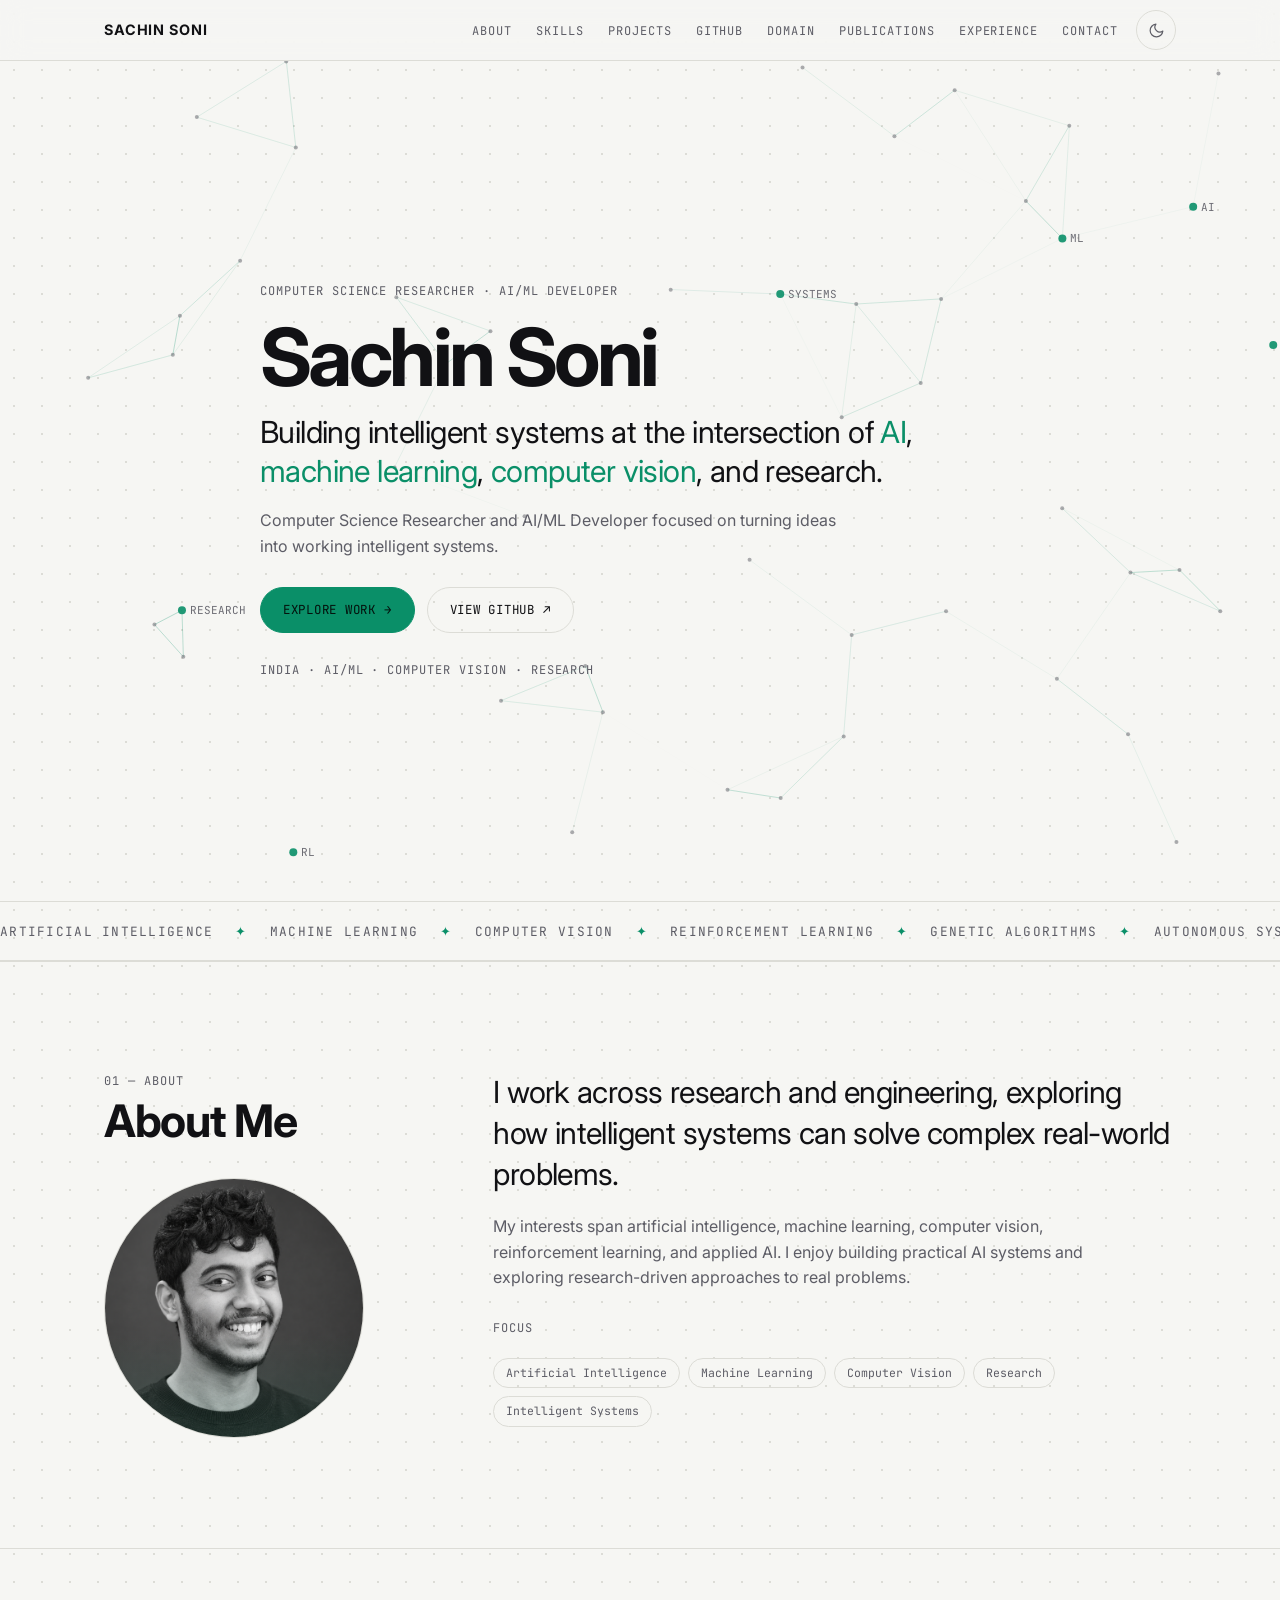
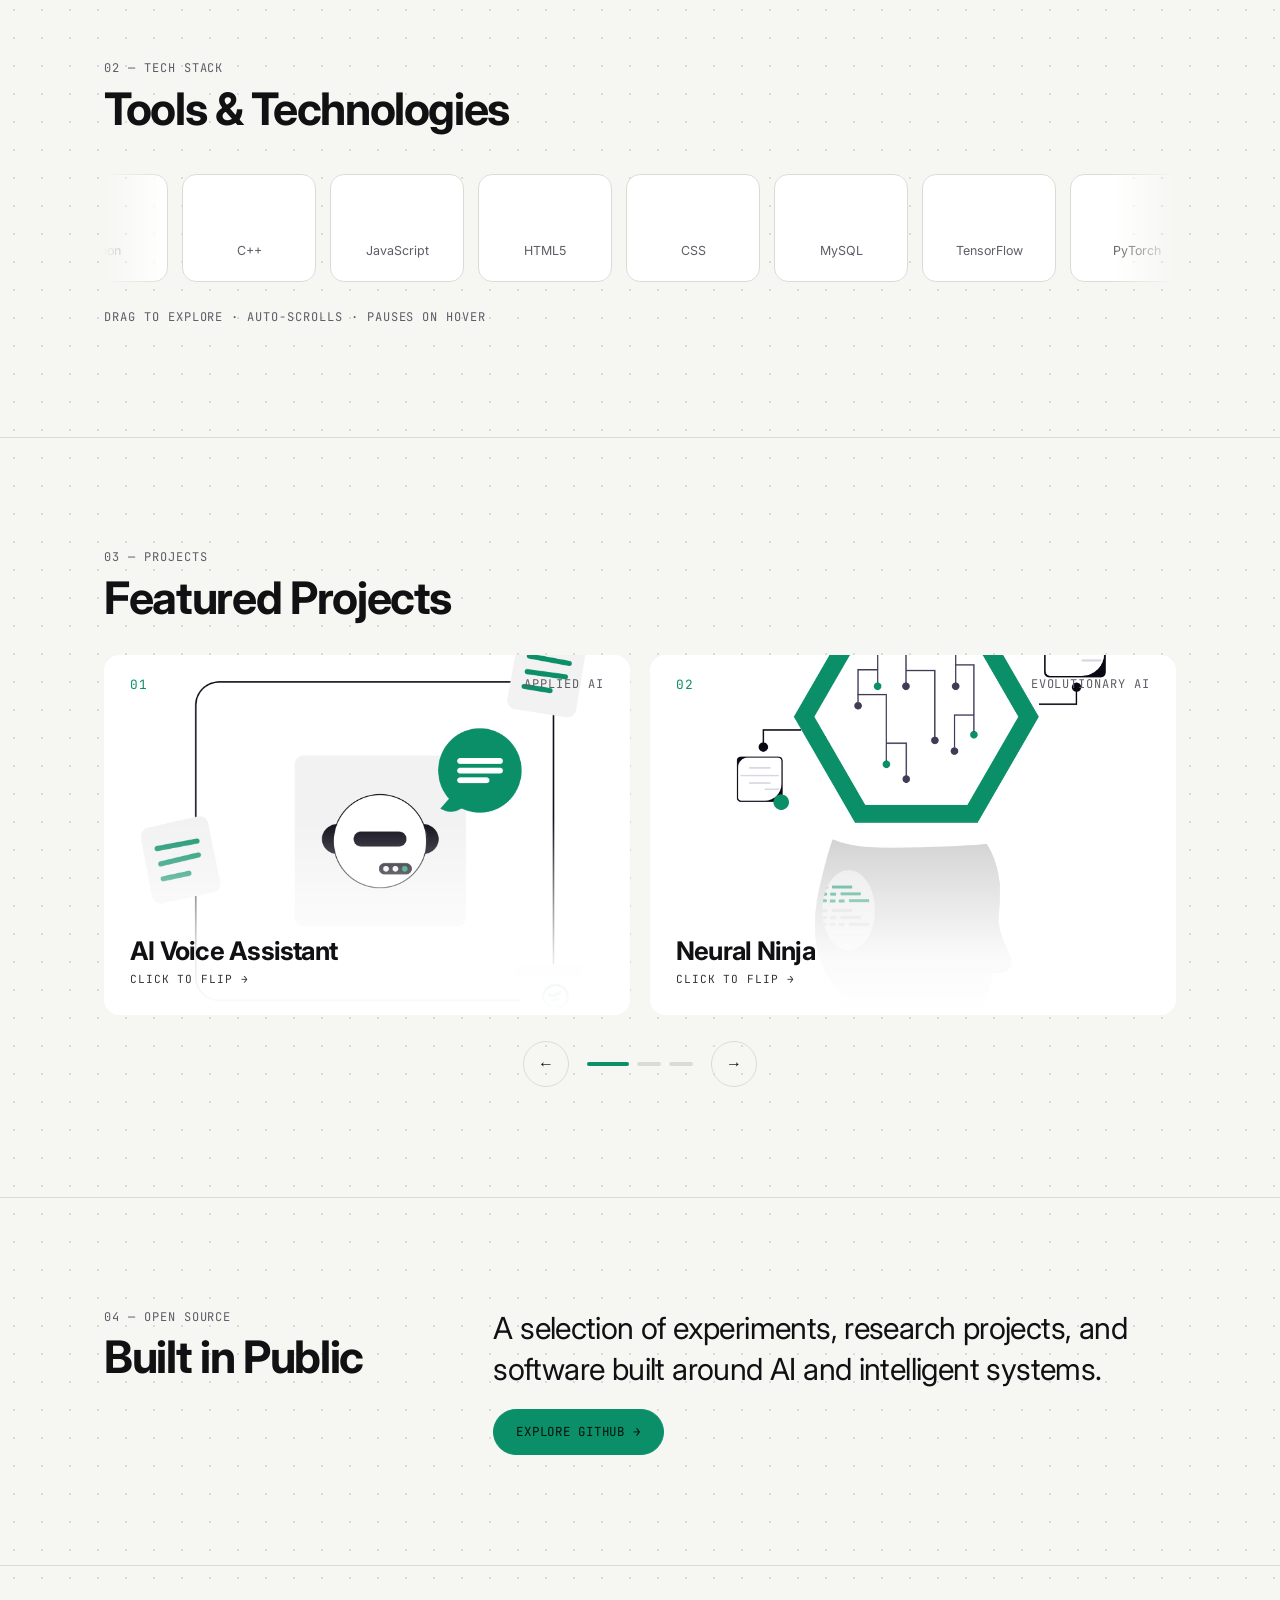
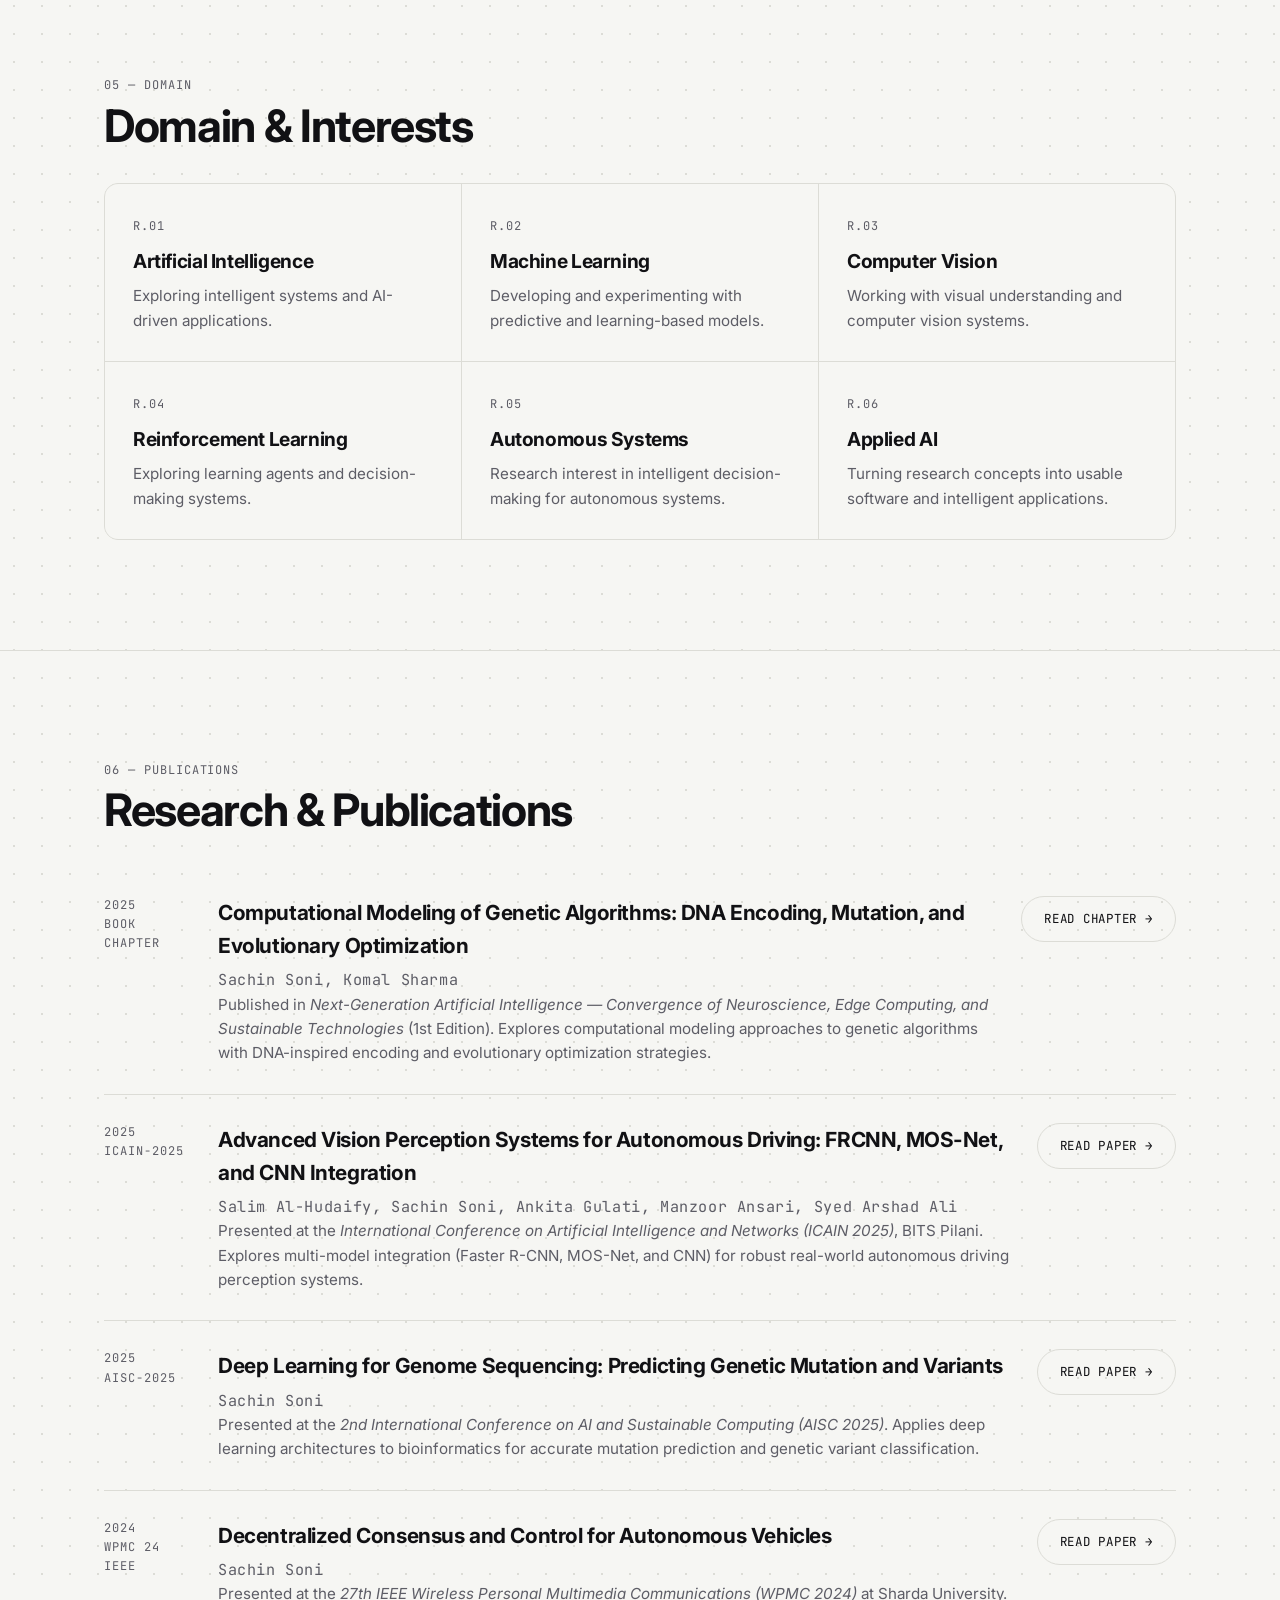
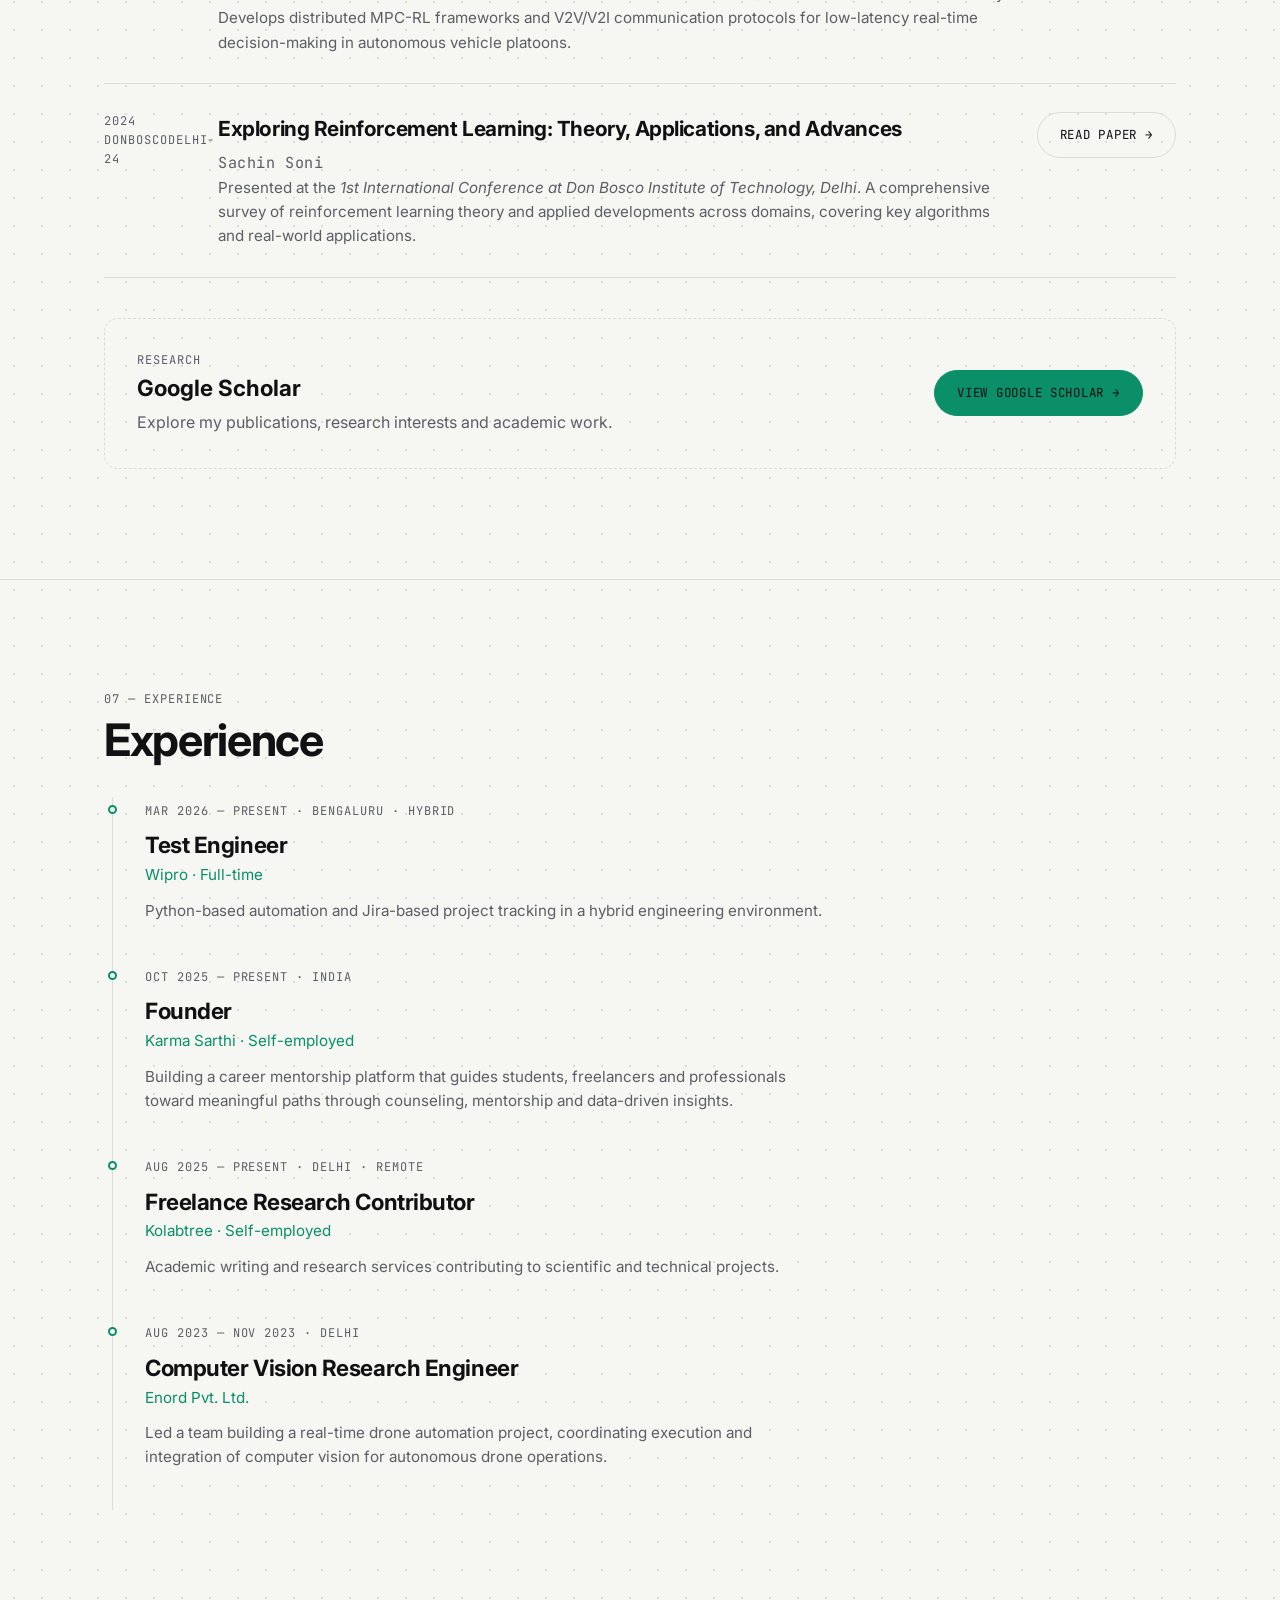
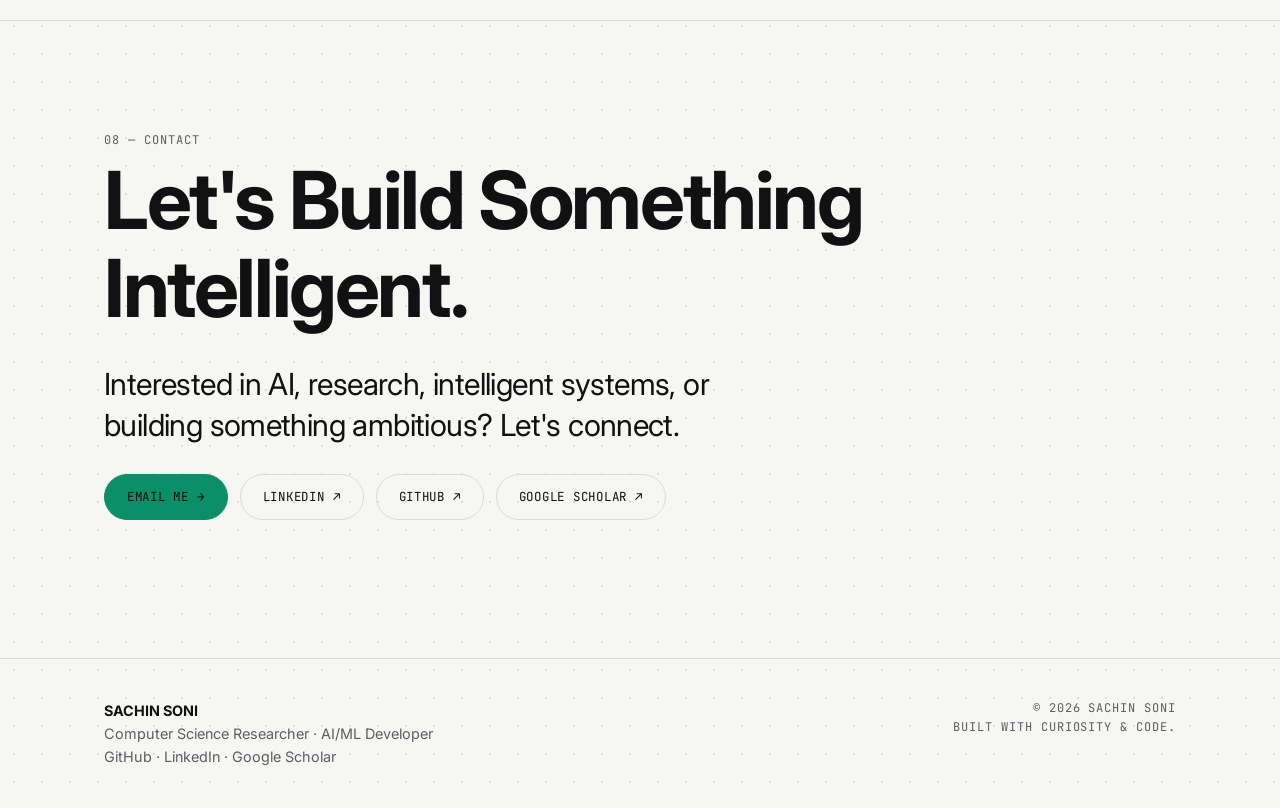
==== commit 08913406: "Change 'Hello World' to 'Goodbye World'" ====
--- a/index.html
+++ b/index.html
@@ -219,7 +219,7 @@
       <div class="pcard">
         <div class="flip-inner">
           <button type="button" class="flip-face flip-front" aria-label="Autonomous Vehicle Decision System — click to flip and see details">
-            <div class="flip-bg" style="background-image:url('P6.png')"></div>
+            <div class="flip-bg" style="background-image:url('assets/P6.png')"></div>
             <span class="num">06</span><span class="mono cat">Research</span>
             <h3>Autonomous Vehicle Decision System</h3>
             <span class="mono flip-hint">Click to flip →</span>
@@ -364,4 +364,4 @@
 
 <script src="script.js" defer></script>
 </body>
-</html>+</html>
